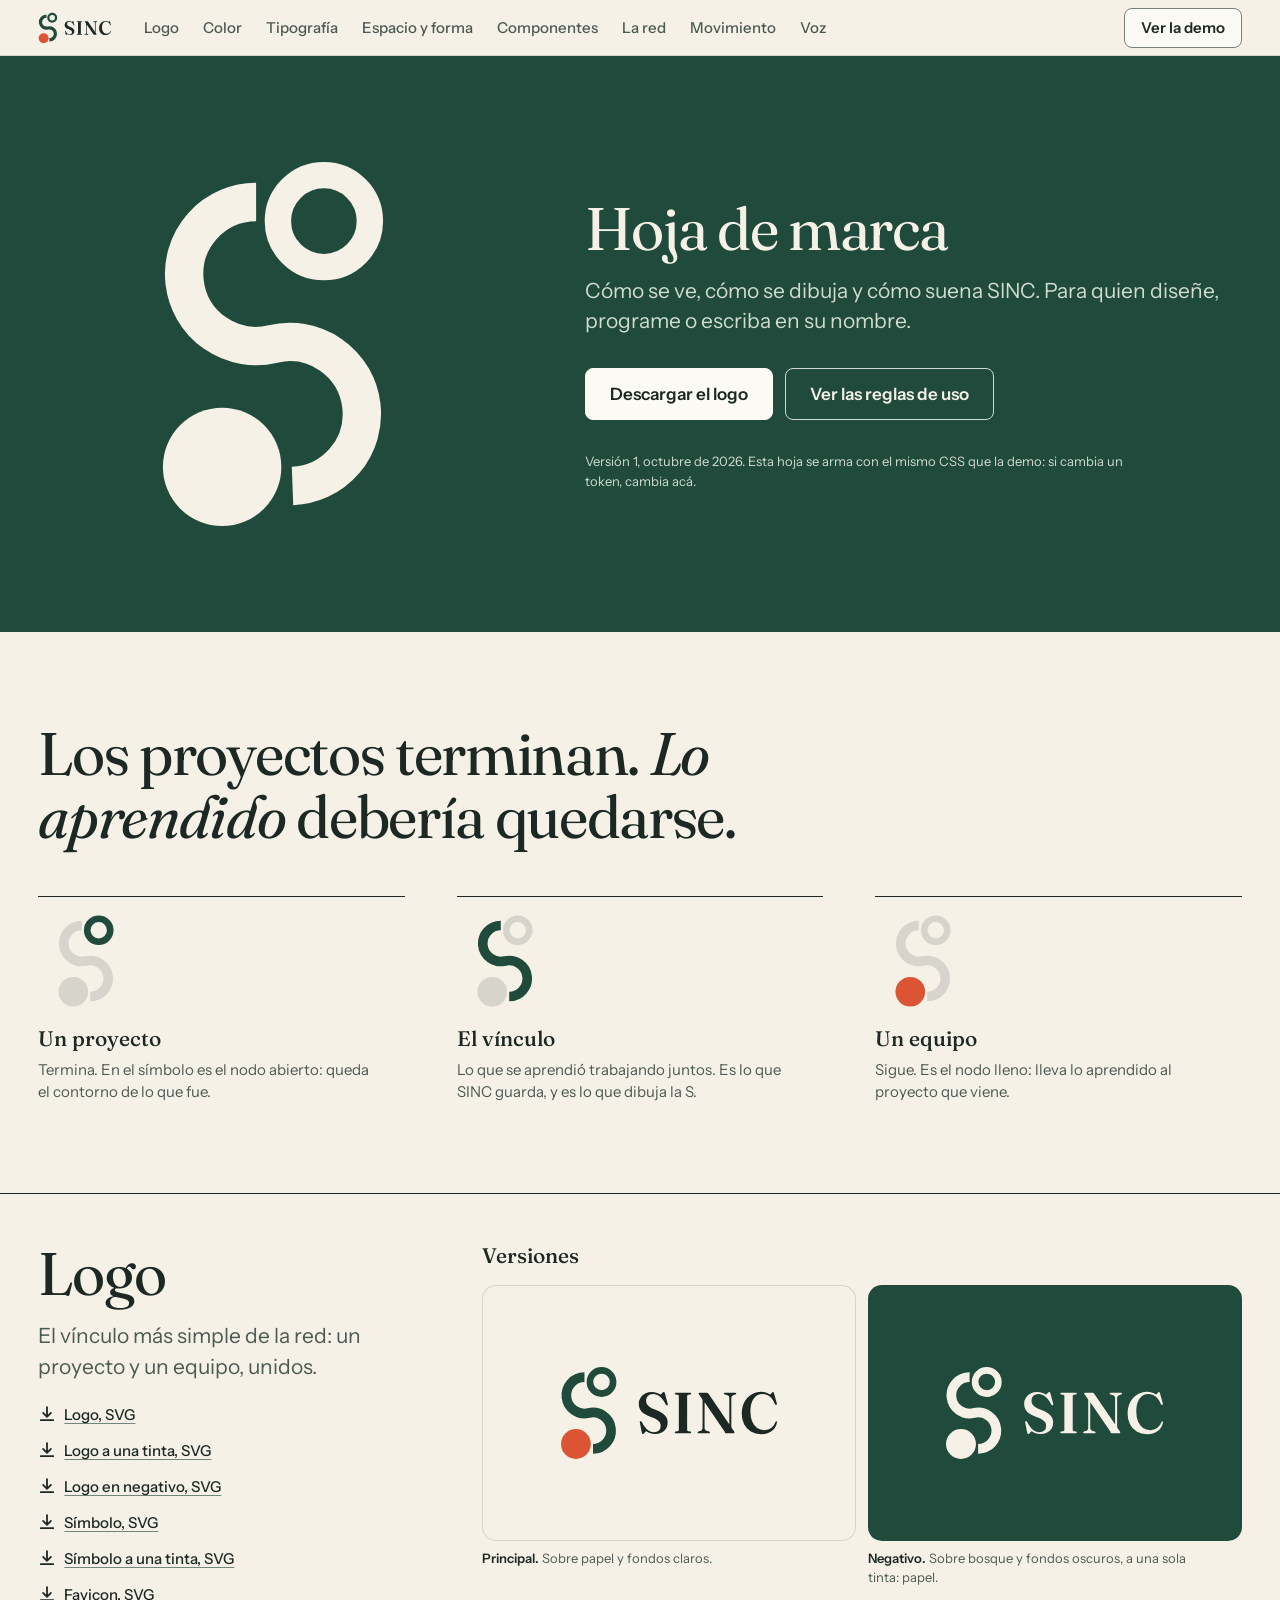
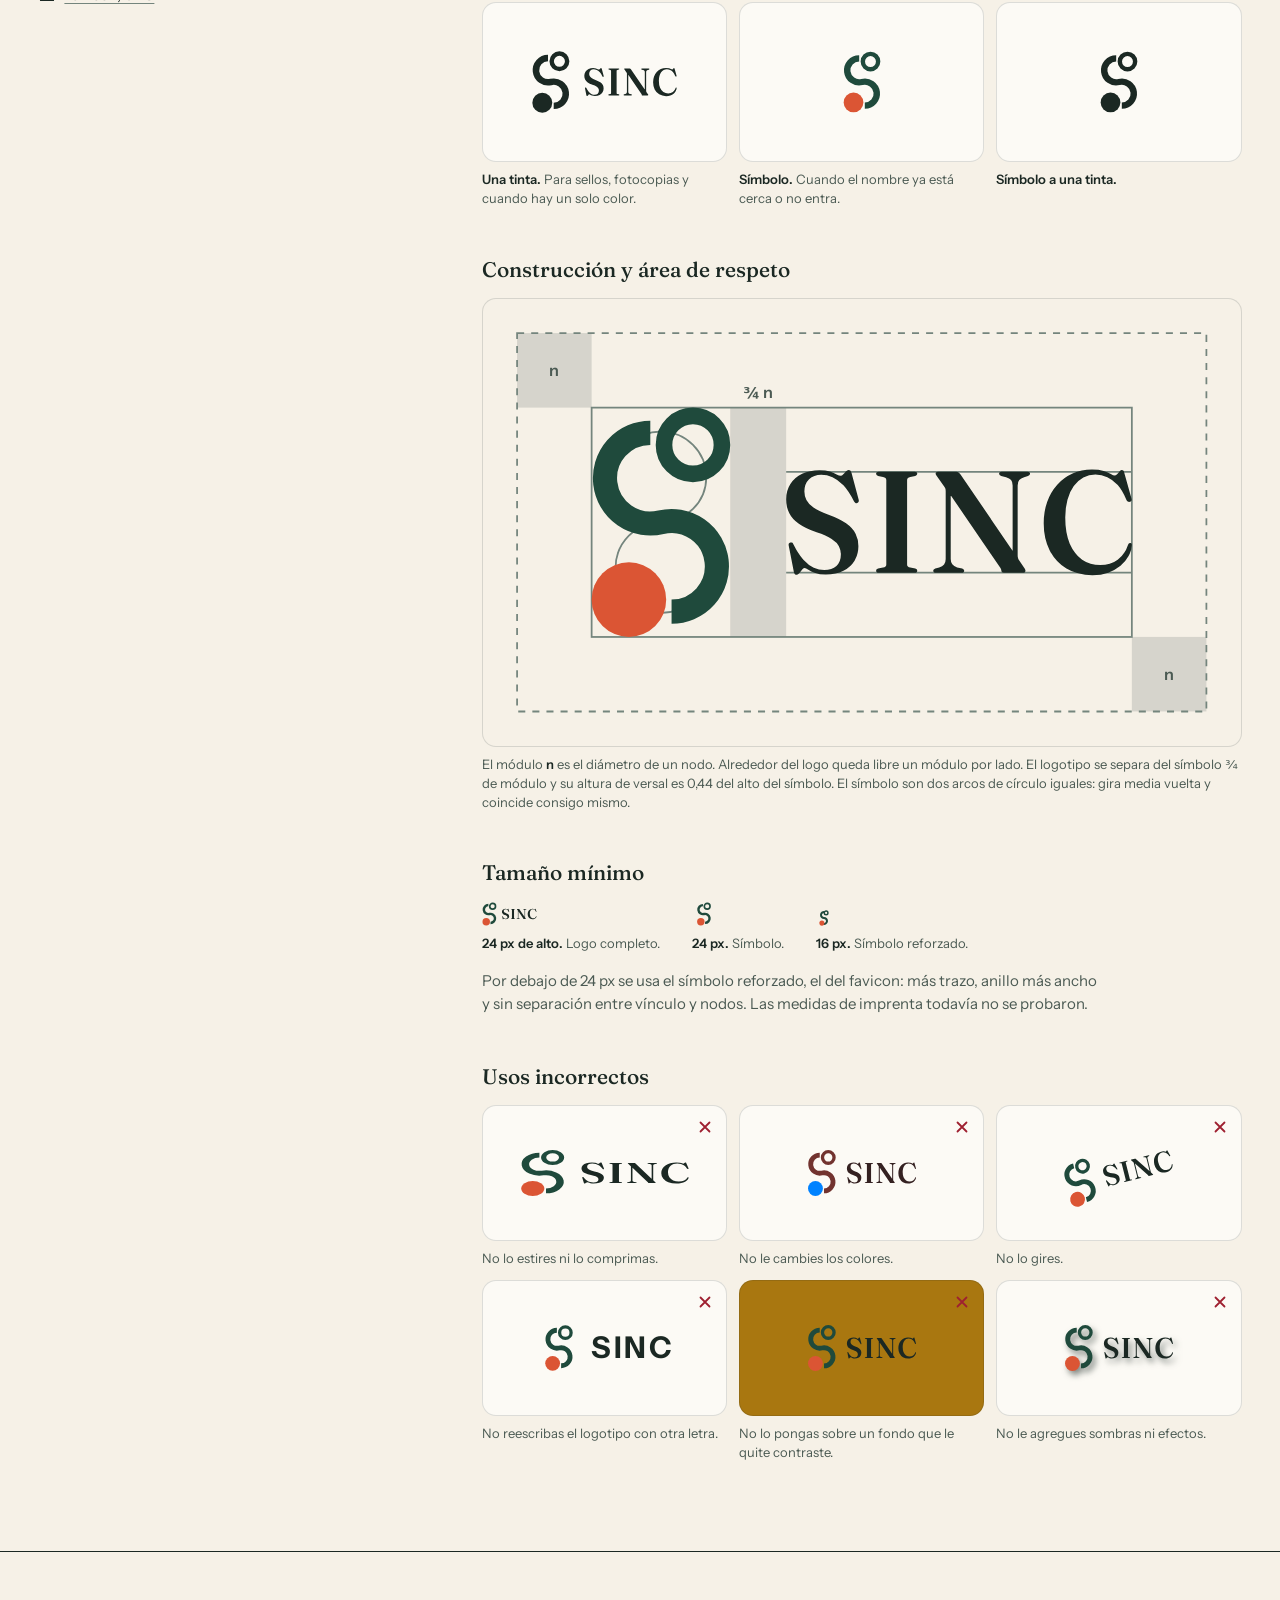
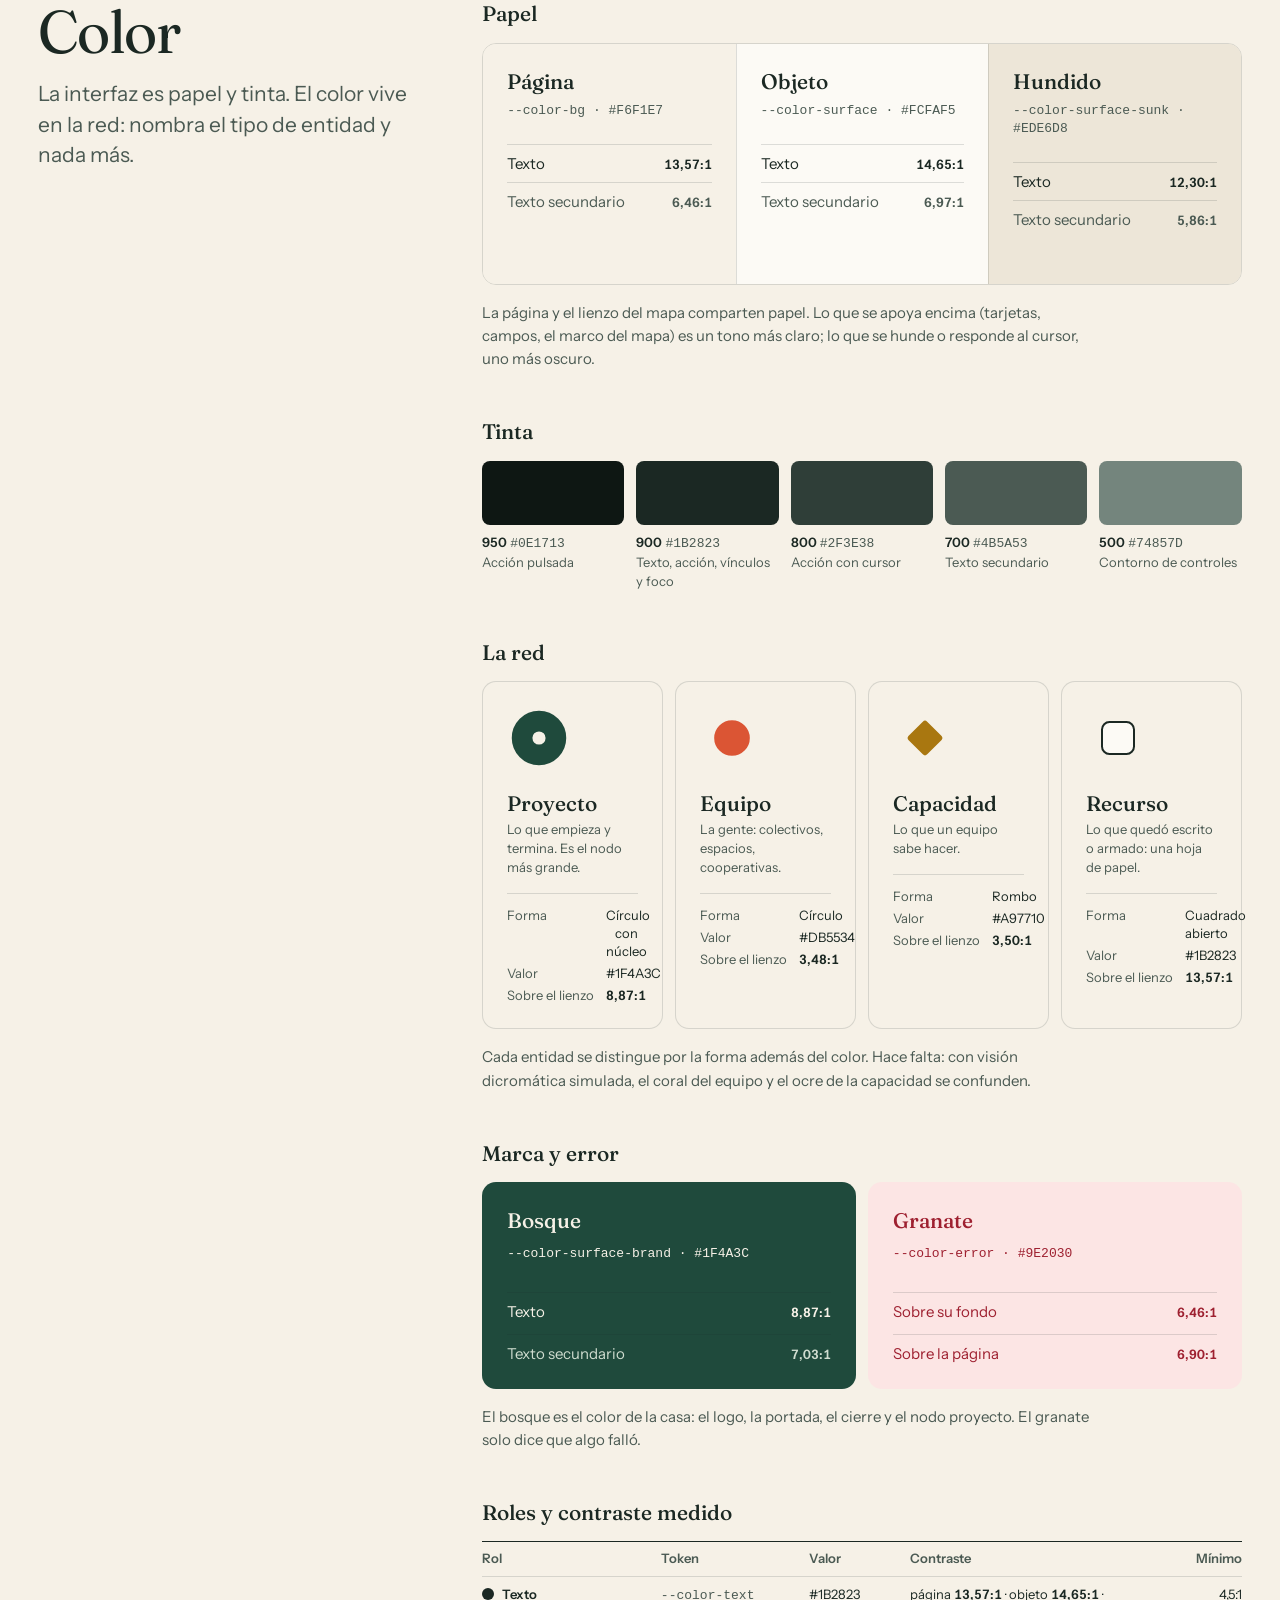
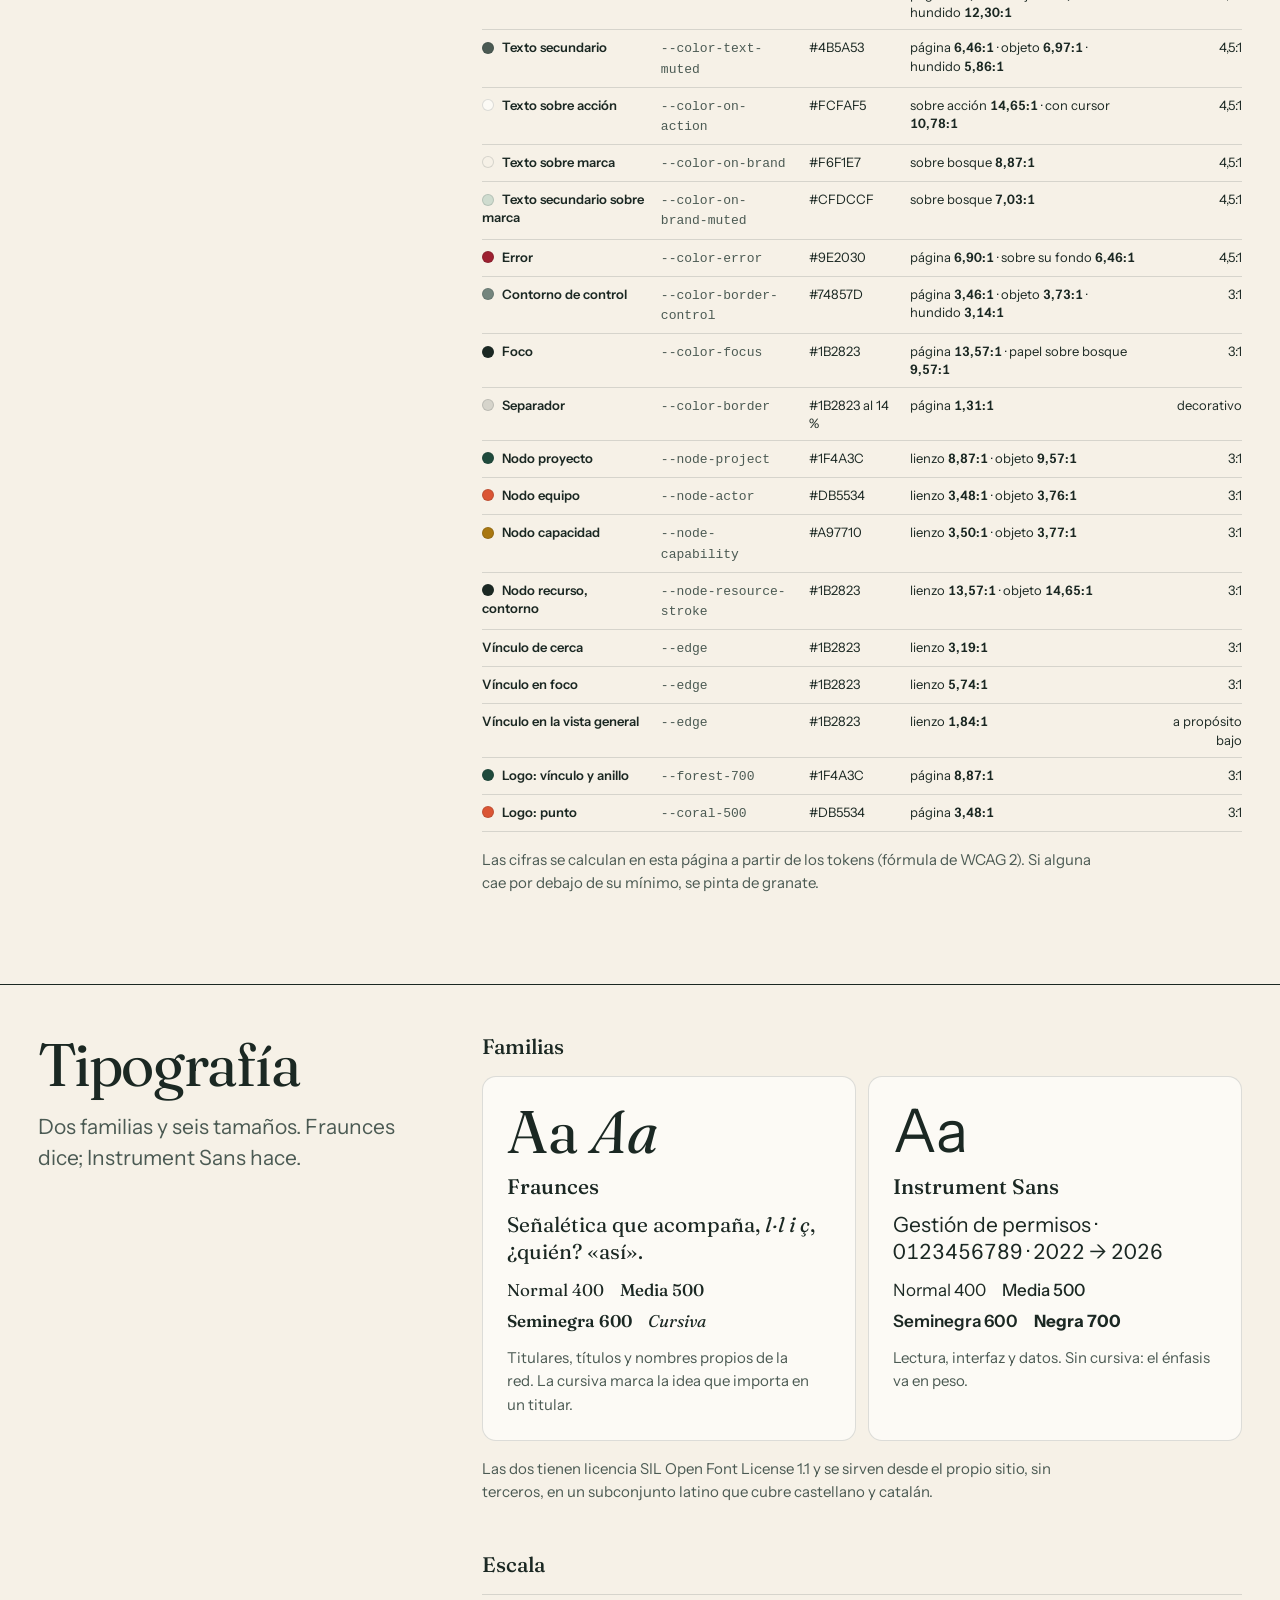
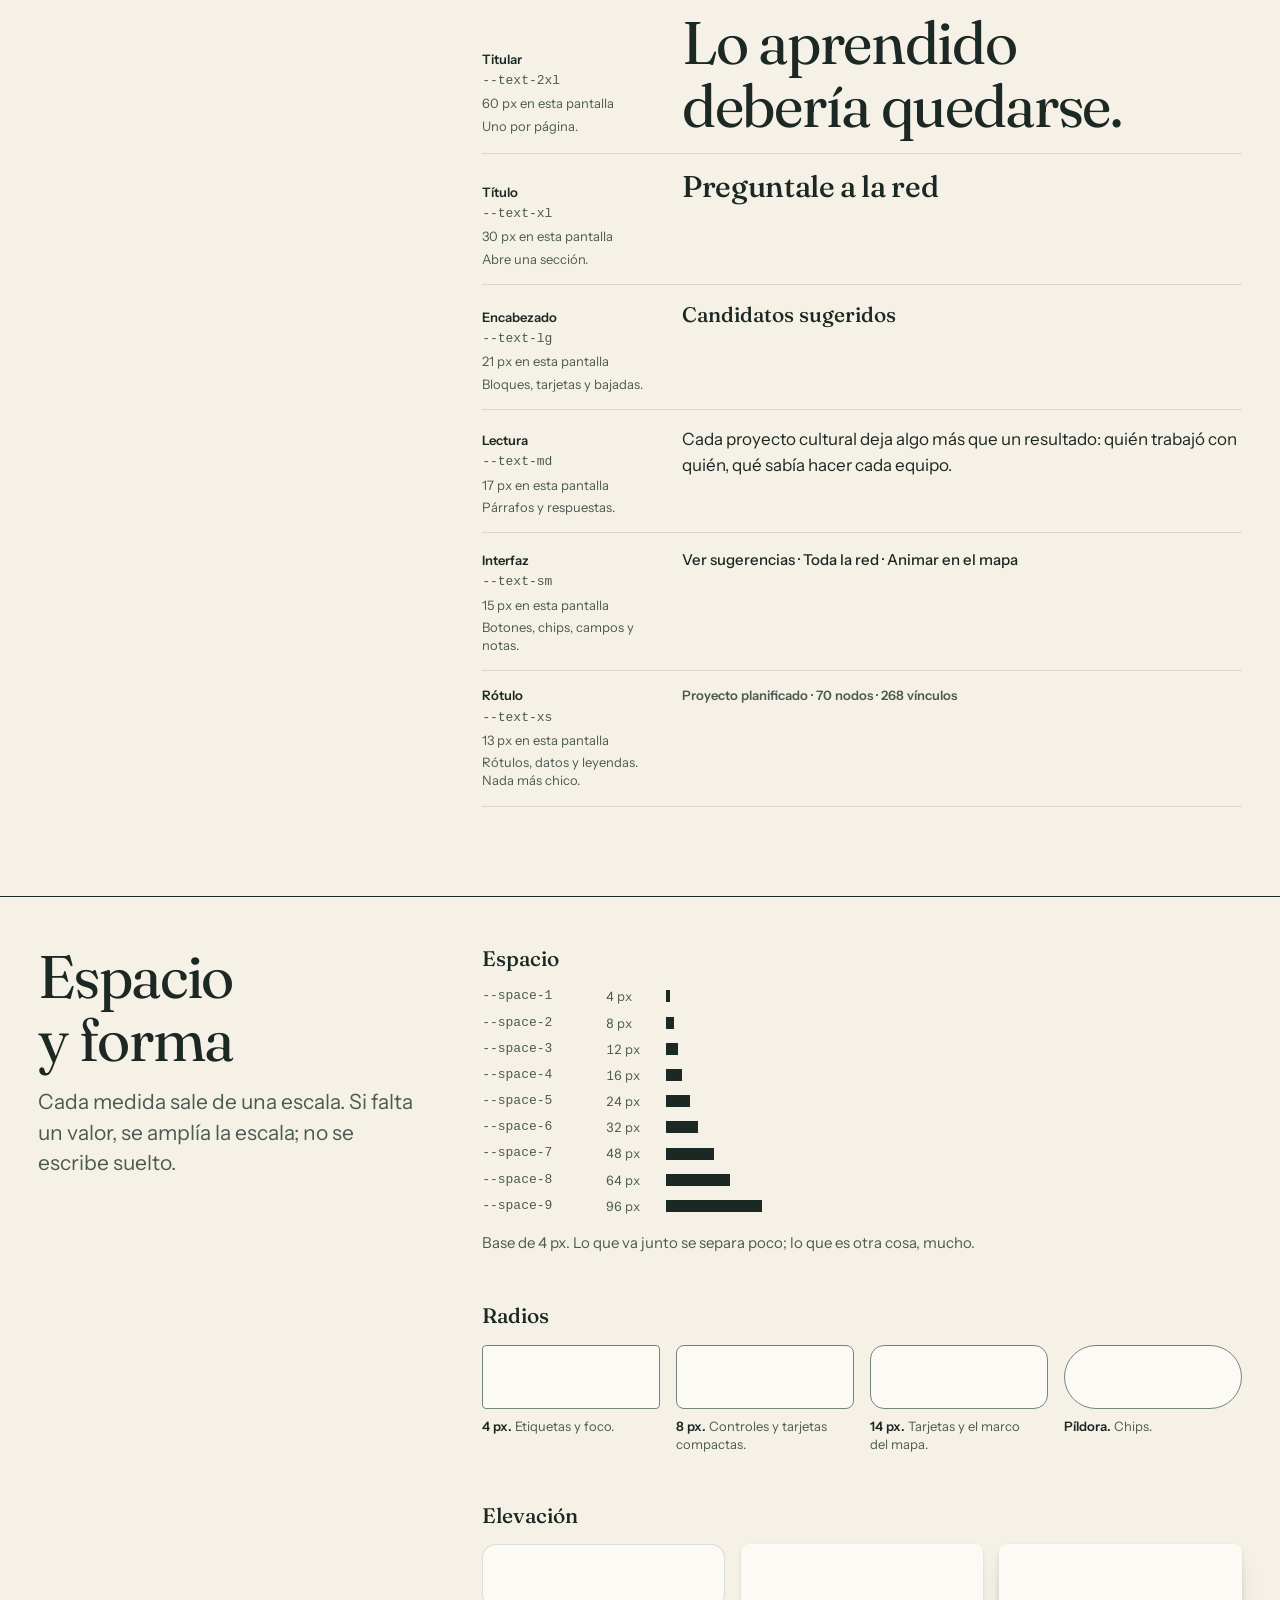
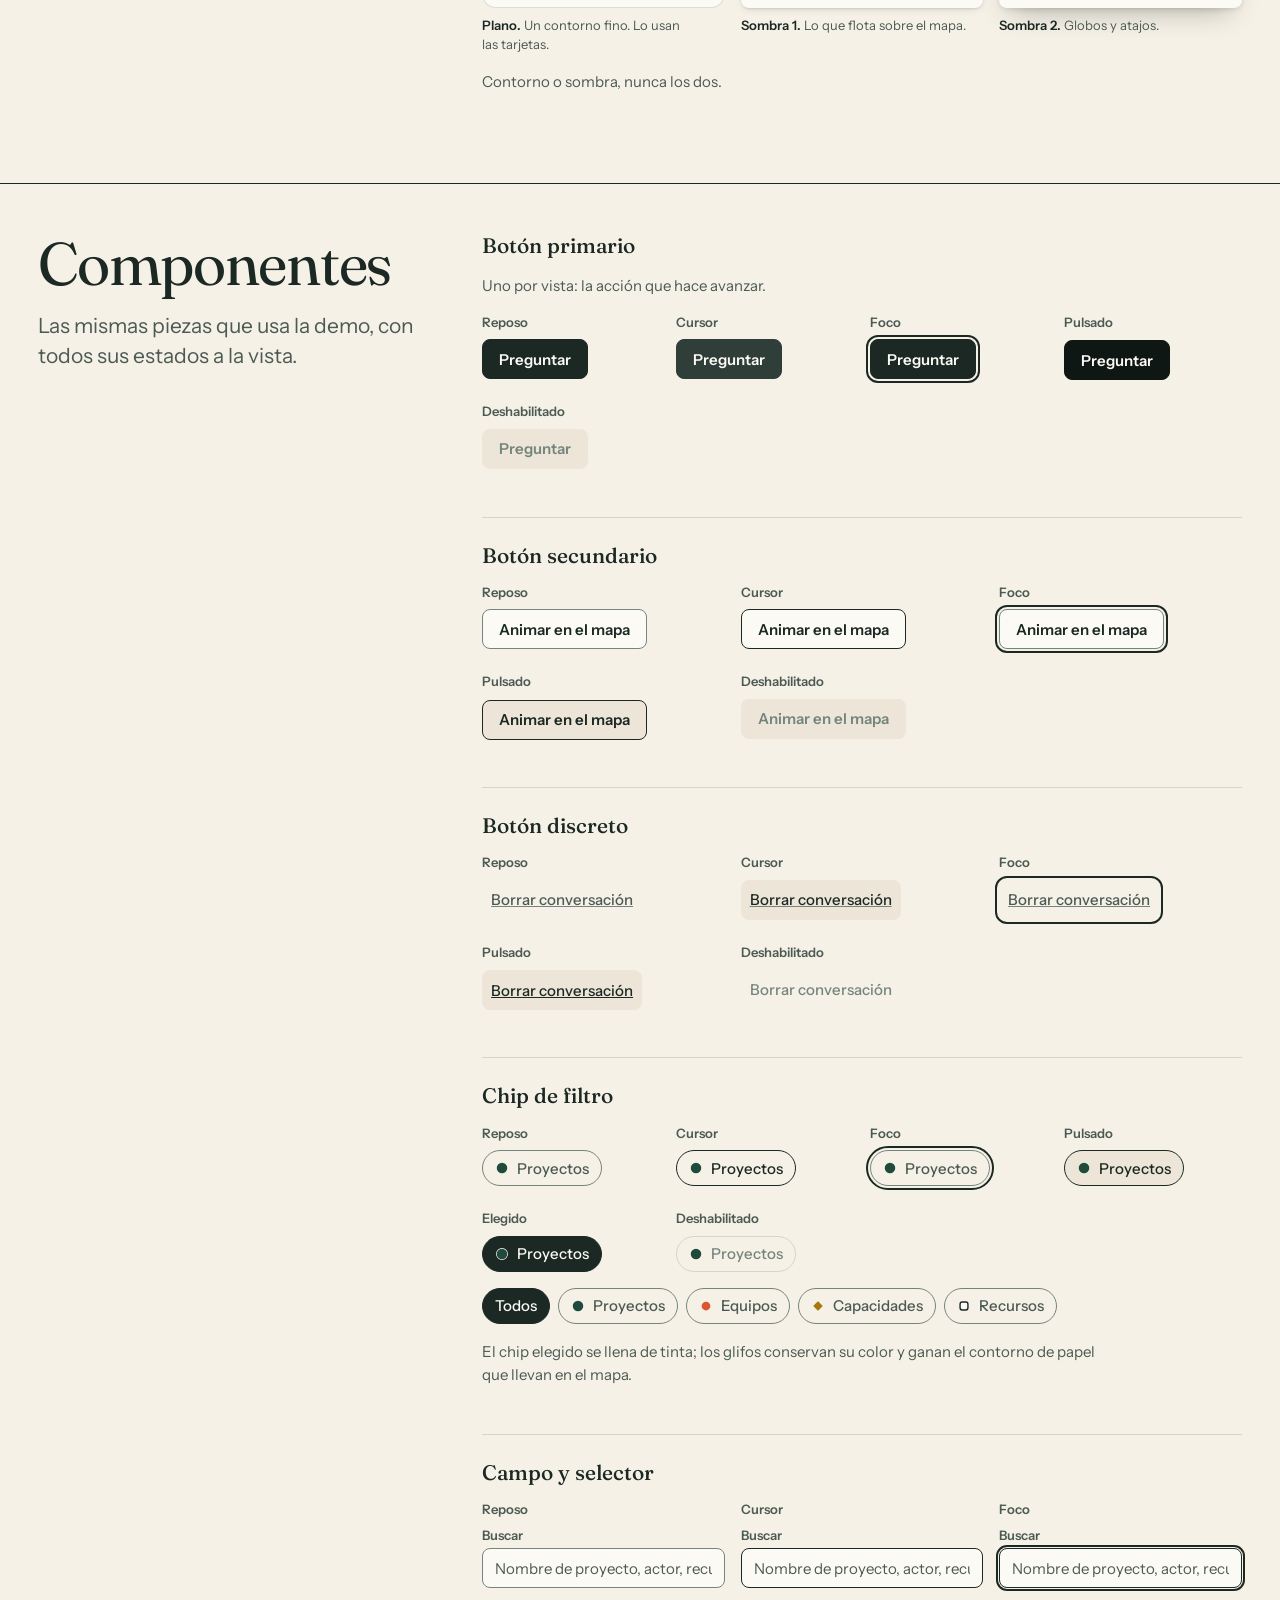
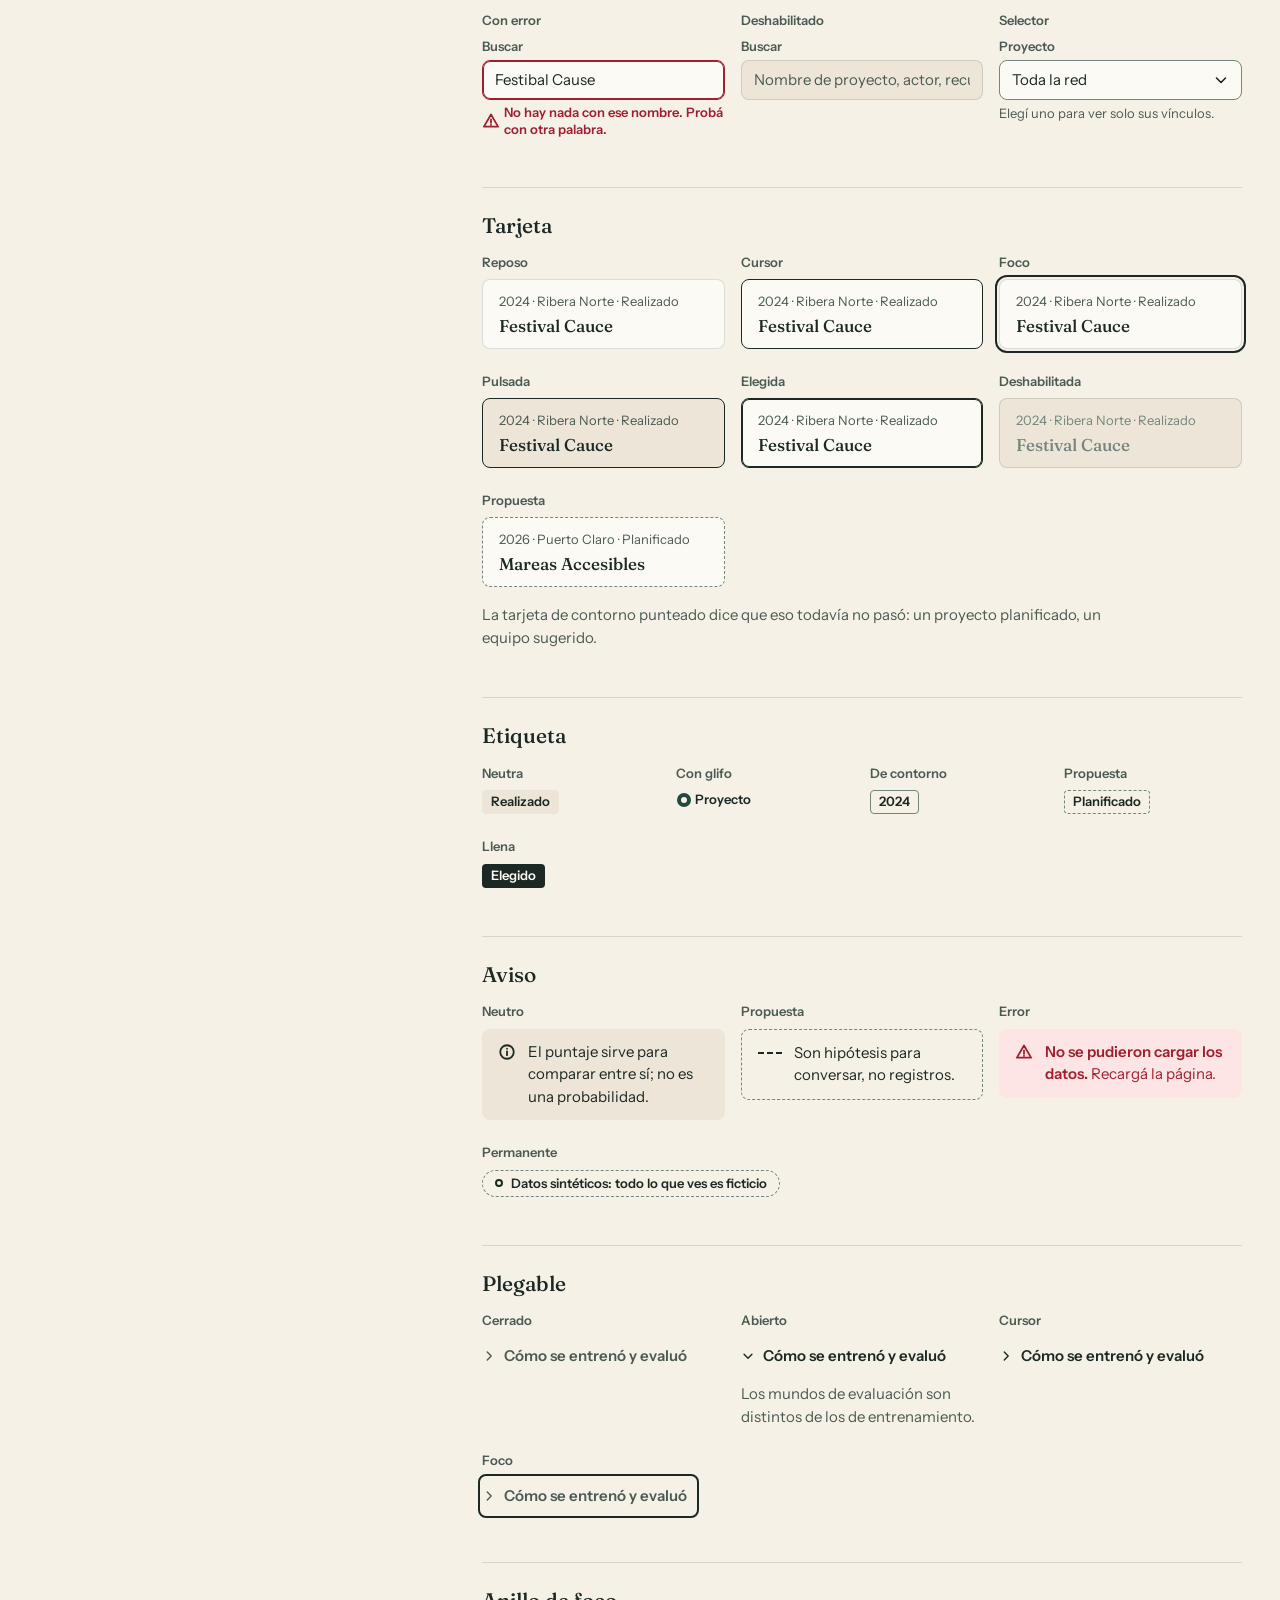
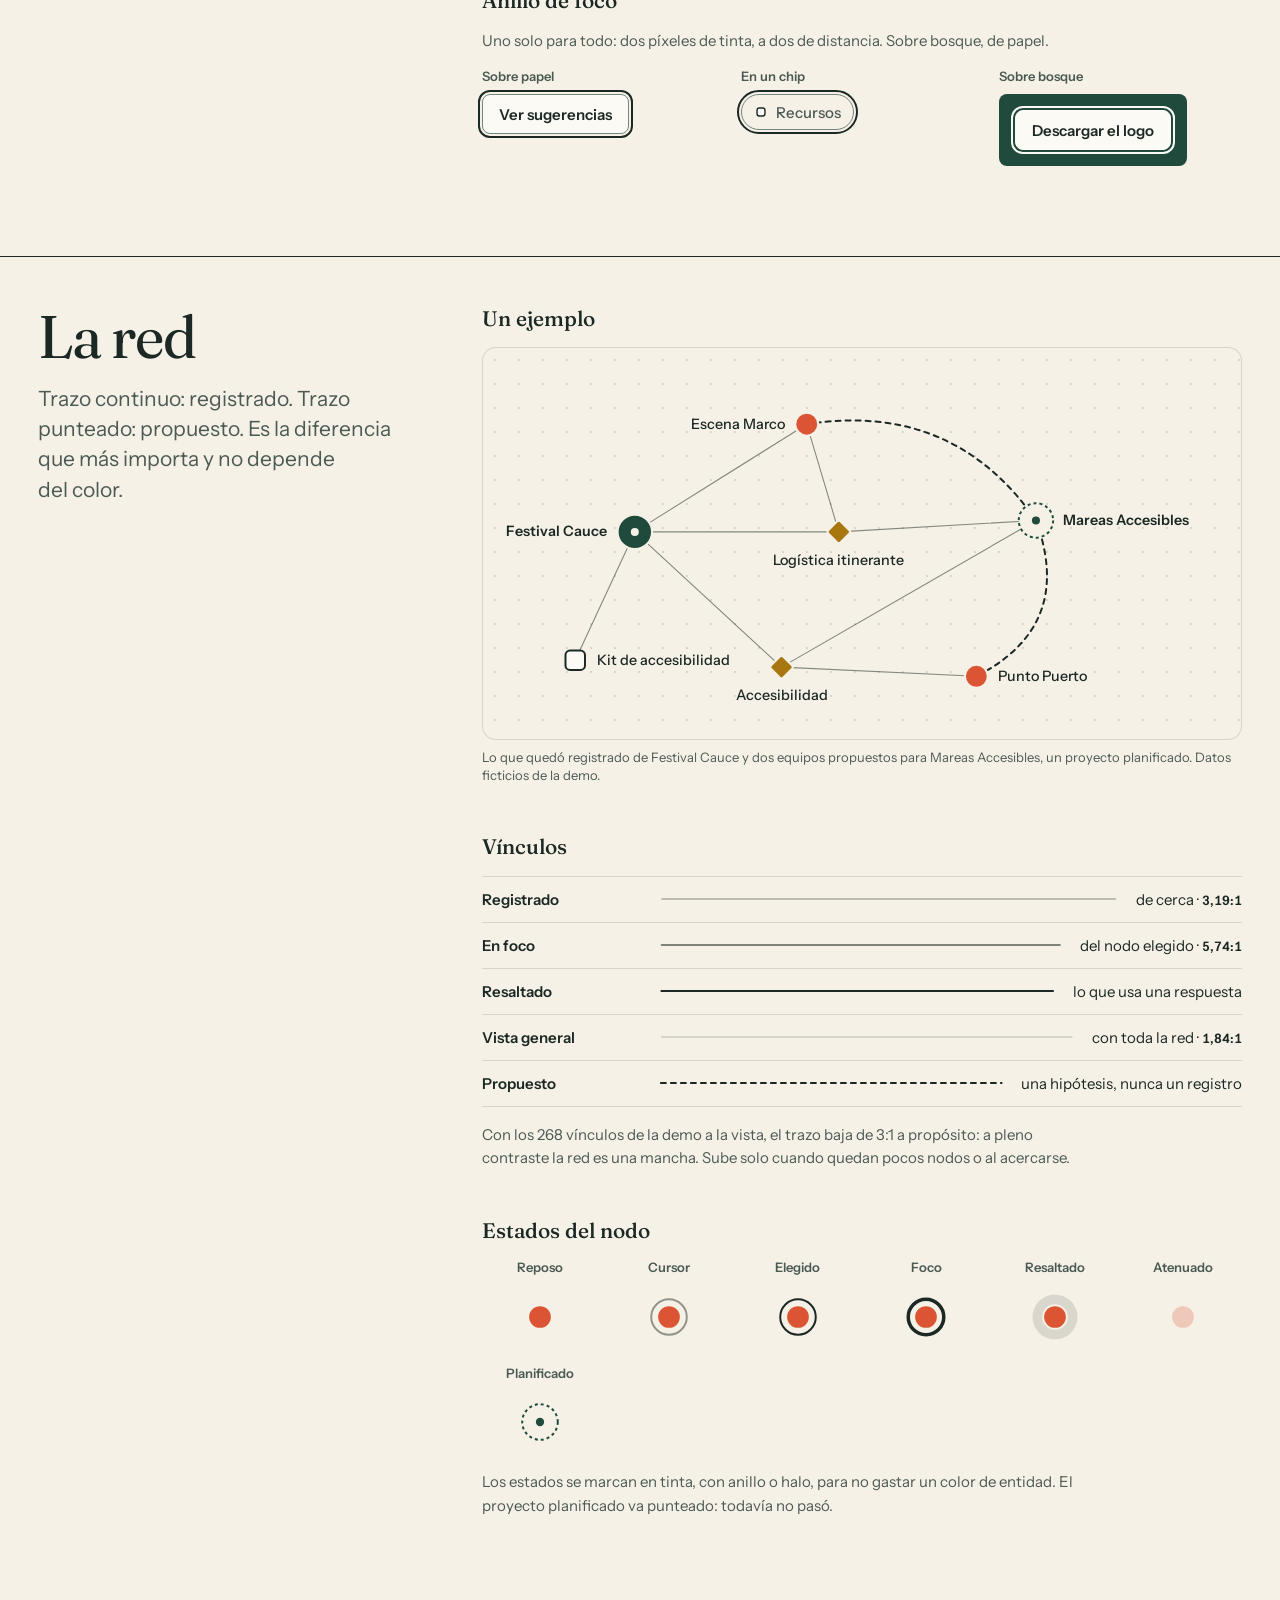
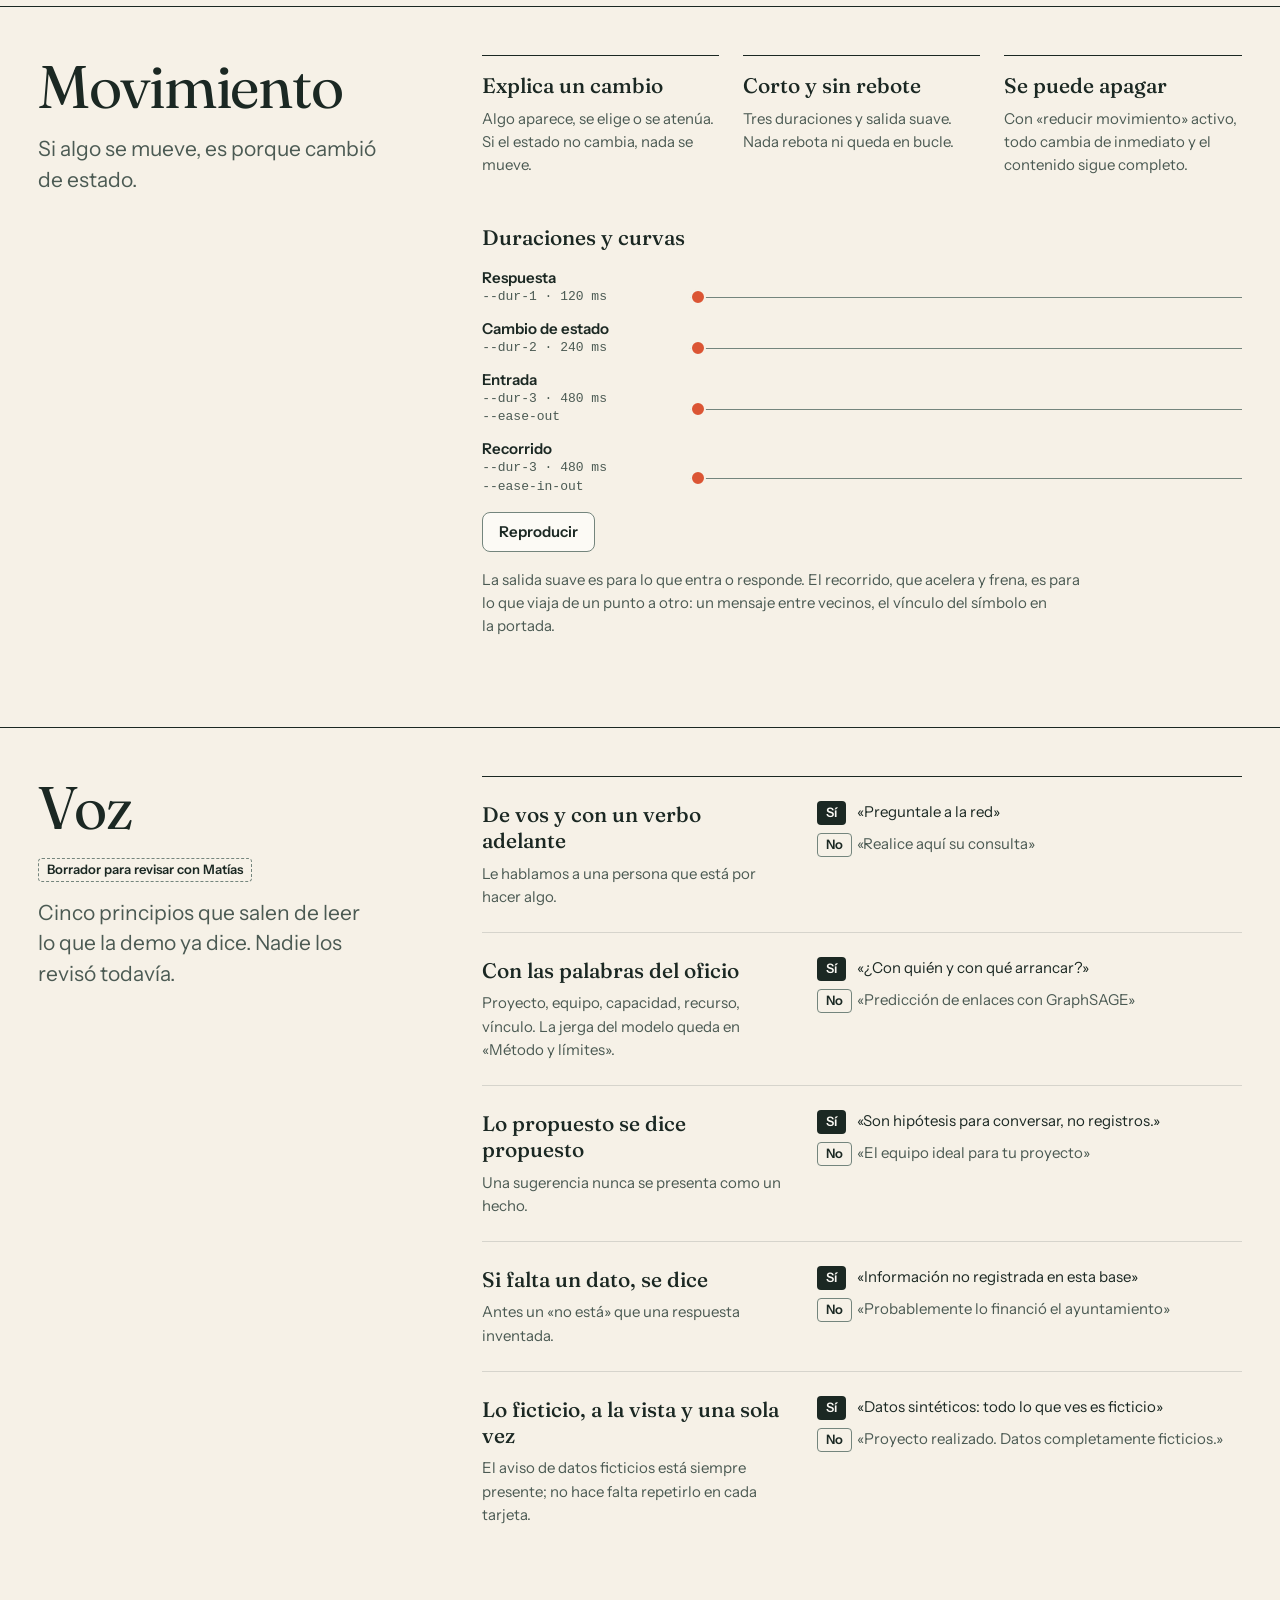
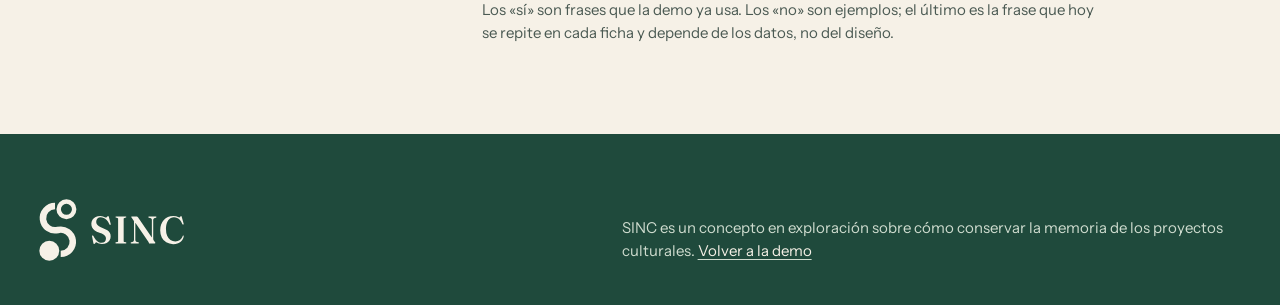
==== marca.html @ 4535f880 "Add SINC brand system, self-hosted fonts and brand sheet Introduce sistema.css (tokens, base, compon" ====
<!doctype html>
<html lang="es-AR">
  <head>
    <meta charset="utf-8" />
    <meta name="viewport" content="width=device-width, initial-scale=1" />
    <meta name="theme-color" content="#f6f1e7" />
    <meta name="robots" content="noindex" />
    <meta name="description" content="Hoja de marca de SINC: logo, color, tipografía, componentes y lenguaje de la red." />
    <title>SINC — Hoja de marca</title>
    <link rel="icon" href="assets/favicon.svg" type="image/svg+xml" />
    <link rel="icon" href="assets/favicon-32.png" sizes="32x32" type="image/png" />
    <link rel="apple-touch-icon" href="assets/apple-touch-icon.png" />
    <link rel="preload" href="assets/fonts/instrument-sans-latin-var.woff2" as="font" type="font/woff2" crossorigin />
    <link rel="preload" href="assets/fonts/fraunces-latin-var.woff2" as="font" type="font/woff2" crossorigin />
    <link rel="stylesheet" href="sistema.css?v=20261006-marca1" />
    <link rel="stylesheet" href="marca.css?v=20261006-marca1" />
  </head>
  <body>
    <a class="skip-link" href="#contenido">Saltar al contenido</a>

    <header class="topbar">
      <a class="brand" href="index.html" aria-label="SINC, ir a la demo">
        <svg class="logo" viewBox="9.24 0.24 109.25 47.53" aria-hidden="true" focusable="false"><path class="logo-link" d="M21.89 6.25A9 9 0 1 0 24 24A9 9 0 1 1 26.11 41.75" fill="none" stroke-width="4.8"/><circle class="logo-ring" cx="30.36" cy="8.64" r="5.75" fill="none" stroke-width="3.3"/><circle class="logo-dot" cx="17.64" cy="39.36" r="7.4"/><path class="logo-word" d="M56.72 34.39Q55.47 34.39 54.62 34.07Q53.77 33.74 53.26 33.42Q52.76 33.09 52.53 33.09Q52.33 33.09 52.13 33.29Q51.94 33.5 51.74 33.77Q51.54 34.03 51.34 34.23Q51.14 34.43 50.94 34.43Q50.74 34.43 50.6 34.3Q50.45 34.17 50.4 33.92L49.36 28.59Q49.32 28.38 49.4 28.24Q49.48 28.09 49.67 28.04Q49.87 27.96 50.02 28.04Q50.18 28.12 50.29 28.35Q51.27 30.32 52.28 31.44Q53.3 32.56 54.34 33.02Q55.37 33.49 56.43 33.49Q57.95 33.49 58.84 32.67Q59.72 31.86 59.72 30.41Q59.72 29.49 59.33 28.74Q58.94 27.99 57.89 27.31Q56.85 26.63 54.9 25.99Q52.7 25.23 51.38 24.29Q50.05 23.36 49.46 22.15Q48.86 20.95 48.86 19.42Q48.86 17.7 49.7 16.4Q50.54 15.1 52.03 14.38Q53.53 13.65 55.47 13.65Q56.73 13.65 57.56 13.93Q58.38 14.21 58.88 14.5Q59.38 14.79 59.68 14.79Q59.94 14.79 60.2 14.49Q60.45 14.2 60.71 13.9Q60.97 13.6 61.26 13.6Q61.46 13.6 61.59 13.73Q61.73 13.86 61.83 14.18L63.26 19.52Q63.32 19.76 63.24 19.94Q63.17 20.11 62.97 20.18Q62.79 20.25 62.62 20.17Q62.46 20.08 62.34 19.88Q61.3 17.83 60.23 16.67Q59.15 15.51 58.06 15.04Q56.96 14.56 55.82 14.56Q54.33 14.56 53.41 15.46Q52.48 16.36 52.48 17.89Q52.48 18.81 52.88 19.59Q53.27 20.37 54.28 21.07Q55.29 21.77 57.15 22.45Q59.42 23.27 60.75 24.21Q62.07 25.14 62.64 26.28Q63.22 27.41 63.2 28.82Q63.2 30.37 62.44 31.63Q61.67 32.9 60.23 33.64Q58.78 34.39 56.72 34.39ZM72.87 32.38Q72.87 32.63 73.03 32.78Q73.19 32.93 73.5 33L74.49 33.19Q74.89 33.3 74.89 33.62Q74.89 33.8 74.77 33.91Q74.65 34.02 74.38 34.02H67.24Q66.96 34.02 66.84 33.91Q66.71 33.8 66.71 33.62Q66.71 33.3 67.11 33.19L68.09 33Q68.42 32.93 68.58 32.78Q68.74 32.63 68.74 32.38V15.62Q68.74 15.37 68.58 15.22Q68.42 15.07 68.09 15L67.11 14.81Q66.71 14.7 66.71 14.38Q66.71 14.2 66.84 14.09Q66.96 13.98 67.24 13.98H74.38Q74.65 13.98 74.77 14.09Q74.89 14.2 74.89 14.38Q74.89 14.7 74.49 14.81L73.5 15Q73.19 15.07 73.03 15.22Q72.87 15.37 72.87 15.62ZM84.21 33.62Q84.21 33.8 84.08 33.91Q83.95 34.02 83.69 34.02H78.58Q78.33 34.02 78.19 33.91Q78.05 33.8 78.05 33.62Q78.05 33.33 78.47 33.17L79.24 32.96Q79.89 32.73 80.21 32.37Q80.53 32.01 80.53 31.3V17.83Q80.53 17.49 80.46 17.29Q80.39 17.09 80.09 16.72L78.83 14.9Q78.67 14.68 78.6 14.56Q78.53 14.43 78.53 14.31Q78.53 14.16 78.65 14.07Q78.77 13.98 78.97 13.98H82.63Q82.9 13.98 83.08 14.1Q83.26 14.21 83.48 14.51L94.28 30.35L93.82 31.43V16.7Q93.82 15.99 93.51 15.62Q93.19 15.26 92.53 15.04L91.55 14.83Q91.13 14.66 91.13 14.38Q91.13 14.2 91.26 14.09Q91.39 13.98 91.66 13.98H96.76Q97.03 13.98 97.16 14.09Q97.28 14.2 97.28 14.38Q97.28 14.67 96.87 14.83L96.1 15.04Q95.45 15.24 95.14 15.61Q94.82 15.97 94.82 16.7V30.55Q94.82 30.87 94.89 31.11Q94.95 31.35 95.1 31.56L96.04 32.93Q96.25 33.23 96.31 33.37Q96.37 33.52 96.37 33.64Q96.37 33.82 96.25 33.92Q96.13 34.02 95.88 34.02H92.05Q91.58 34.02 91.58 33.63Q91.58 33.47 91.52 33.31Q91.46 33.14 91.2 32.8L80.54 17.2L81.53 16.69V31.31Q81.53 32 81.84 32.36Q82.15 32.73 82.8 32.96L83.81 33.17Q84.21 33.33 84.21 33.62ZM117.49 28.49Q117.42 29.64 116.84 30.72Q116.26 31.8 115.24 32.65Q114.21 33.5 112.8 34Q111.39 34.5 109.66 34.5Q106.67 34.5 104.5 33.19Q102.34 31.88 101.16 29.56Q99.99 27.23 99.99 24.2Q99.99 21.87 100.69 19.92Q101.39 17.98 102.68 16.55Q103.97 15.11 105.72 14.33Q107.47 13.54 109.56 13.54Q110.98 13.54 111.89 13.83Q112.81 14.13 113.32 14.43Q113.83 14.73 114.04 14.73Q114.31 14.73 114.56 14.45Q114.8 14.17 115.04 13.9Q115.29 13.63 115.51 13.63Q115.67 13.63 115.79 13.73Q115.9 13.84 115.97 14.1L117.43 19.34Q117.5 19.56 117.41 19.74Q117.32 19.91 117.09 19.95Q116.87 19.99 116.69 19.9Q116.52 19.81 116.42 19.56Q115.64 17.72 114.69 16.62Q113.74 15.53 112.62 15.04Q111.51 14.54 110.25 14.54Q108.95 14.54 107.86 15.13Q106.77 15.72 105.96 16.82Q105.15 17.93 104.71 19.51Q104.27 21.08 104.27 23.07Q104.27 26.15 105.16 28.25Q106.06 30.35 107.62 31.43Q109.19 32.5 111.22 32.5Q113.25 32.5 114.68 31.43Q116.12 30.37 116.74 28.44Q116.84 28.24 116.96 28.16Q117.07 28.08 117.22 28.11Q117.36 28.12 117.42 28.22Q117.49 28.32 117.49 28.49Z"/></svg>
      </a>
      <nav class="topnav" aria-label="Secciones de la hoja de marca">
        <a href="#logo">Logo</a>
        <a href="#color">Color</a>
        <a href="#tipografia">Tipografía</a>
        <a href="#forma">Espacio y forma</a>
        <a href="#componentes">Componentes</a>
        <a href="#red">La red</a>
        <a href="#movimiento">Movimiento</a>
        <a href="#voz">Voz</a>
      </nav>
      <a class="button button-outline" href="index.html">Ver la demo</a>
    </header>

    <main id="contenido">
      <section class="cover on-brand" aria-labelledby="titulo">
        <div class="shell cover-grid">
          <div class="cover-mark"><svg class="logo cover-symbol" viewBox="0 0 48 48" aria-hidden="true" focusable="false"><path class="logo-link" pathLength="1" d="M21.89 6.25A9 9 0 1 0 24 24A9 9 0 1 1 26.11 41.75" fill="none" stroke-width="4.8"/><circle class="logo-ring" cx="30.36" cy="8.64" r="5.75" fill="none" stroke-width="3.3"/><circle class="logo-dot" cx="17.64" cy="39.36" r="7.4"/></svg></div>
          <div class="cover-copy">
            <h1 class="t-display" id="titulo">Hoja de marca</h1>
            <p class="lede">Cómo se ve, cómo se dibuja y cómo suena SINC. Para quien diseñe, programe o escriba en su nombre.</p>
            <div class="cover-actions">
              <a class="button button-primary button-lg" href="assets/logo/sinc-logo.svg" download>Descargar el logo</a>
              <a class="button button-outline button-lg" href="#logo">Ver las reglas de uso</a>
            </div>
            <p class="cover-meta">Versión 1, octubre de 2026. Esta hoja se arma con el mismo CSS que la demo: si cambia un token, cambia acá.</p>
          </div>
        </div>
      </section>

      <section class="idea shell" aria-labelledby="idea">
        <h2 class="t-display" id="idea">Los proyectos terminan. <em>Lo aprendido</em> debería quedarse.</h2>
        <ol class="anatomy">
          <li><svg class="logo" viewBox="0 0 48 48" aria-hidden="true" focusable="false"><path class="logo-link ghost" pathLength="1" d="M21.89 6.25A9 9 0 1 0 24 24A9 9 0 1 1 26.11 41.75" fill="none" stroke-width="4.8"/><circle class="logo-ring" cx="30.36" cy="8.64" r="5.75" fill="none" stroke-width="3.3"/><circle class="logo-dot ghost" cx="17.64" cy="39.36" r="7.4"/></svg><h3 class="t-heading">Un proyecto</h3><p>Termina. En el símbolo es el nodo abierto: queda el contorno de lo que fue.</p></li>
          <li><svg class="logo" viewBox="0 0 48 48" aria-hidden="true" focusable="false"><path class="logo-link" pathLength="1" d="M21.89 6.25A9 9 0 1 0 24 24A9 9 0 1 1 26.11 41.75" fill="none" stroke-width="4.8"/><circle class="logo-ring ghost" cx="30.36" cy="8.64" r="5.75" fill="none" stroke-width="3.3"/><circle class="logo-dot ghost" cx="17.64" cy="39.36" r="7.4"/></svg><h3 class="t-heading">El vínculo</h3><p>Lo que se aprendió trabajando juntos. Es lo que SINC guarda, y es lo que dibuja la S.</p></li>
          <li><svg class="logo" viewBox="0 0 48 48" aria-hidden="true" focusable="false"><path class="logo-link ghost" pathLength="1" d="M21.89 6.25A9 9 0 1 0 24 24A9 9 0 1 1 26.11 41.75" fill="none" stroke-width="4.8"/><circle class="logo-ring ghost" cx="30.36" cy="8.64" r="5.75" fill="none" stroke-width="3.3"/><circle class="logo-dot" cx="17.64" cy="39.36" r="7.4"/></svg><h3 class="t-heading">Un equipo</h3><p>Sigue. Es el nodo lleno: lleva lo aprendido al proyecto que viene.</p></li>
        </ol>
      </section>
      <section class="sheet-section shell" id="logo" aria-labelledby="logo-titulo">
        <header class="sheet-head">
          <h2 class="t-display" id="logo-titulo">Logo</h2>
          <p class="lede">El vínculo más simple de la red: un proyecto y un equipo, unidos.</p>
          <ul class="link-list" aria-label="Archivos del logo">
            <li><a href="assets/logo/sinc-logo.svg" download><span class="icon icon-download" aria-hidden="true"></span>Logo, SVG</a></li>
            <li><a href="assets/logo/sinc-logo-una-tinta.svg" download><span class="icon icon-download" aria-hidden="true"></span>Logo a una tinta, SVG</a></li>
            <li><a href="assets/logo/sinc-logo-negativo.svg" download><span class="icon icon-download" aria-hidden="true"></span>Logo en negativo, SVG</a></li>
            <li><a href="assets/logo/sinc-simbolo.svg" download><span class="icon icon-download" aria-hidden="true"></span>Símbolo, SVG</a></li>
            <li><a href="assets/logo/sinc-simbolo-una-tinta.svg" download><span class="icon icon-download" aria-hidden="true"></span>Símbolo a una tinta, SVG</a></li>
            <li><a href="assets/favicon.svg" download><span class="icon icon-download" aria-hidden="true"></span>Favicon, SVG</a></li>
          </ul>
        </header>
        <div class="sheet-body">
          <div class="piece">
            <h3>Versiones</h3>
            <div class="grid grid--wide">
              <figure class="fig"><div class="tile tile--paper tile--tall" style="--logo-height: var(--space-9)"><img class="logo-file" src="assets/logo/sinc-logo.svg" alt="Logo de SINC: símbolo en bosque y coral, logotipo en tinta" /></div><figcaption><strong>Principal.</strong> Sobre papel y fondos claros.</figcaption></figure>
              <figure class="fig"><div class="tile tile--brand on-brand tile--tall" style="--logo-height: var(--space-9)"><img class="logo-file" src="assets/logo/sinc-logo-negativo.svg" alt="Logo de SINC en negativo, todo en papel" /></div><figcaption><strong>Negativo.</strong> Sobre bosque y fondos oscuros, a una sola tinta: papel.</figcaption></figure>
            </div>
            <div class="grid">
              <figure class="fig"><div class="tile"><img class="logo-file" src="assets/logo/sinc-logo-una-tinta.svg" alt="Logo de SINC a una tinta" /></div><figcaption><strong>Una tinta.</strong> Para sellos, fotocopias y cuando hay un solo color.</figcaption></figure>
              <figure class="fig"><div class="tile"><img class="logo-file" src="assets/logo/sinc-simbolo.svg" alt="Símbolo de SINC" /></div><figcaption><strong>Símbolo.</strong> Cuando el nombre ya está cerca o no entra.</figcaption></figure>
              <figure class="fig"><div class="tile"><img class="logo-file" src="assets/logo/sinc-simbolo-una-tinta.svg" alt="Símbolo de SINC a una tinta" /></div><figcaption><strong>Símbolo a una tinta.</strong></figcaption></figure>
            </div>
          </div>

          <div class="piece">
            <h3>Construcción y área de respeto</h3>
            <figure class="fig"><div class="tile tile--paper"><svg class="construction" viewBox="-6.56 -15.56 140.85 79.13" role="img" aria-label="Construcción del logo: el módulo n es el diámetro de un nodo; el área de respeto mide un módulo por lado" focusable="false"><rect class="module" x="-4.56" y="-13.56" width="14.8" height="14.8"/><rect class="module" x="117.49" y="46.76" width="14.8" height="14.8"/><rect class="module" x="37.76" y="1.24" width="11.10" height="45.53"/><rect class="guide guide--area" x="-4.56" y="-13.56" width="136.85" height="75.13"/><rect class="guide" x="10.24" y="1.24" width="107.25" height="45.53"/><circle class="guide" cx="24" cy="15" r="9"/><circle class="guide" cx="24" cy="33" r="9"/><path class="guide" d="M48.86 13.98H117.49M48.86 34.02H117.49"/><g class="logo"><path class="logo-link" d="M21.89 6.25A9 9 0 1 0 24 24A9 9 0 1 1 26.11 41.75" fill="none" stroke-width="4.8"/><circle class="logo-ring" cx="30.36" cy="8.64" r="5.75" fill="none" stroke-width="3.3"/><circle class="logo-dot" cx="17.64" cy="39.36" r="7.4"/><path class="logo-word" d="M56.72 34.39Q55.47 34.39 54.62 34.07Q53.77 33.74 53.26 33.42Q52.76 33.09 52.53 33.09Q52.33 33.09 52.13 33.29Q51.94 33.5 51.74 33.77Q51.54 34.03 51.34 34.23Q51.14 34.43 50.94 34.43Q50.74 34.43 50.6 34.3Q50.45 34.17 50.4 33.92L49.36 28.59Q49.32 28.38 49.4 28.24Q49.48 28.09 49.67 28.04Q49.87 27.96 50.02 28.04Q50.18 28.12 50.29 28.35Q51.27 30.32 52.28 31.44Q53.3 32.56 54.34 33.02Q55.37 33.49 56.43 33.49Q57.95 33.49 58.84 32.67Q59.72 31.86 59.72 30.41Q59.72 29.49 59.33 28.74Q58.94 27.99 57.89 27.31Q56.85 26.63 54.9 25.99Q52.7 25.23 51.38 24.29Q50.05 23.36 49.46 22.15Q48.86 20.95 48.86 19.42Q48.86 17.7 49.7 16.4Q50.54 15.1 52.03 14.38Q53.53 13.65 55.47 13.65Q56.73 13.65 57.56 13.93Q58.38 14.21 58.88 14.5Q59.38 14.79 59.68 14.79Q59.94 14.79 60.2 14.49Q60.45 14.2 60.71 13.9Q60.97 13.6 61.26 13.6Q61.46 13.6 61.59 13.73Q61.73 13.86 61.83 14.18L63.26 19.52Q63.32 19.76 63.24 19.94Q63.17 20.11 62.97 20.18Q62.79 20.25 62.62 20.17Q62.46 20.08 62.34 19.88Q61.3 17.83 60.23 16.67Q59.15 15.51 58.06 15.04Q56.96 14.56 55.82 14.56Q54.33 14.56 53.41 15.46Q52.48 16.36 52.48 17.89Q52.48 18.81 52.88 19.59Q53.27 20.37 54.28 21.07Q55.29 21.77 57.15 22.45Q59.42 23.27 60.75 24.21Q62.07 25.14 62.64 26.28Q63.22 27.41 63.2 28.82Q63.2 30.37 62.44 31.63Q61.67 32.9 60.23 33.64Q58.78 34.39 56.72 34.39ZM72.87 32.38Q72.87 32.63 73.03 32.78Q73.19 32.93 73.5 33L74.49 33.19Q74.89 33.3 74.89 33.62Q74.89 33.8 74.77 33.91Q74.65 34.02 74.38 34.02H67.24Q66.96 34.02 66.84 33.91Q66.71 33.8 66.71 33.62Q66.71 33.3 67.11 33.19L68.09 33Q68.42 32.93 68.58 32.78Q68.74 32.63 68.74 32.38V15.62Q68.74 15.37 68.58 15.22Q68.42 15.07 68.09 15L67.11 14.81Q66.71 14.7 66.71 14.38Q66.71 14.2 66.84 14.09Q66.96 13.98 67.24 13.98H74.38Q74.65 13.98 74.77 14.09Q74.89 14.2 74.89 14.38Q74.89 14.7 74.49 14.81L73.5 15Q73.19 15.07 73.03 15.22Q72.87 15.37 72.87 15.62ZM84.21 33.62Q84.21 33.8 84.08 33.91Q83.95 34.02 83.69 34.02H78.58Q78.33 34.02 78.19 33.91Q78.05 33.8 78.05 33.62Q78.05 33.33 78.47 33.17L79.24 32.96Q79.89 32.73 80.21 32.37Q80.53 32.01 80.53 31.3V17.83Q80.53 17.49 80.46 17.29Q80.39 17.09 80.09 16.72L78.83 14.9Q78.67 14.68 78.6 14.56Q78.53 14.43 78.53 14.31Q78.53 14.16 78.65 14.07Q78.77 13.98 78.97 13.98H82.63Q82.9 13.98 83.08 14.1Q83.26 14.21 83.48 14.51L94.28 30.35L93.82 31.43V16.7Q93.82 15.99 93.51 15.62Q93.19 15.26 92.53 15.04L91.55 14.83Q91.13 14.66 91.13 14.38Q91.13 14.2 91.26 14.09Q91.39 13.98 91.66 13.98H96.76Q97.03 13.98 97.16 14.09Q97.28 14.2 97.28 14.38Q97.28 14.67 96.87 14.83L96.1 15.04Q95.45 15.24 95.14 15.61Q94.82 15.97 94.82 16.7V30.55Q94.82 30.87 94.89 31.11Q94.95 31.35 95.1 31.56L96.04 32.93Q96.25 33.23 96.31 33.37Q96.37 33.52 96.37 33.64Q96.37 33.82 96.25 33.92Q96.13 34.02 95.88 34.02H92.05Q91.58 34.02 91.58 33.63Q91.58 33.47 91.52 33.31Q91.46 33.14 91.2 32.8L80.54 17.2L81.53 16.69V31.31Q81.53 32 81.84 32.36Q82.15 32.73 82.8 32.96L83.81 33.17Q84.21 33.33 84.21 33.62ZM117.49 28.49Q117.42 29.64 116.84 30.72Q116.26 31.8 115.24 32.65Q114.21 33.5 112.8 34Q111.39 34.5 109.66 34.5Q106.67 34.5 104.5 33.19Q102.34 31.88 101.16 29.56Q99.99 27.23 99.99 24.2Q99.99 21.87 100.69 19.92Q101.39 17.98 102.68 16.55Q103.97 15.11 105.72 14.33Q107.47 13.54 109.56 13.54Q110.98 13.54 111.89 13.83Q112.81 14.13 113.32 14.43Q113.83 14.73 114.04 14.73Q114.31 14.73 114.56 14.45Q114.8 14.17 115.04 13.9Q115.29 13.63 115.51 13.63Q115.67 13.63 115.79 13.73Q115.9 13.84 115.97 14.1L117.43 19.34Q117.5 19.56 117.41 19.74Q117.32 19.91 117.09 19.95Q116.87 19.99 116.69 19.9Q116.52 19.81 116.42 19.56Q115.64 17.72 114.69 16.62Q113.74 15.53 112.62 15.04Q111.51 14.54 110.25 14.54Q108.95 14.54 107.86 15.13Q106.77 15.72 105.96 16.82Q105.15 17.93 104.71 19.51Q104.27 21.08 104.27 23.07Q104.27 26.15 105.16 28.25Q106.06 30.35 107.62 31.43Q109.19 32.5 111.22 32.5Q113.25 32.5 114.68 31.43Q116.12 30.37 116.74 28.44Q116.84 28.24 116.96 28.16Q117.07 28.08 117.22 28.11Q117.36 28.12 117.42 28.22Q117.49 28.32 117.49 28.49Z"/></g><text x="2.84" y="-5.06" text-anchor="middle">n</text><text x="124.89" y="55.26" text-anchor="middle">n</text><text x="43.31" y="-0.76" text-anchor="middle">¾ n</text></svg></div>
              <figcaption>El módulo <strong>n</strong> es el diámetro de un nodo. Alrededor del logo queda libre un módulo por lado. El logotipo se separa del símbolo ¾ de módulo y su altura de versal es 0,44 del alto del símbolo. El símbolo son dos arcos de círculo iguales: gira media vuelta y coincide consigo mismo.</figcaption></figure>
          </div>

          <div class="piece">
            <h3>Tamaño mínimo</h3>
            <div class="minimum">
              <figure class="fig"><img src="assets/logo/sinc-logo.svg" alt="Logo a 24 píxeles de alto" height="24" width="55" /><figcaption><strong>24 px de alto.</strong> Logo completo.</figcaption></figure>
              <figure class="fig"><img src="assets/logo/sinc-simbolo.svg" alt="Símbolo a 24 píxeles" height="24" width="24" /><figcaption><strong>24 px.</strong> Símbolo.</figcaption></figure>
              <figure class="fig"><img src="assets/favicon.svg" alt="Símbolo reforzado a 16 píxeles" height="16" width="16" /><figcaption><strong>16 px.</strong> Símbolo reforzado.</figcaption></figure>
            </div>
            <p class="note">Por debajo de 24 px se usa el símbolo reforzado, el del favicon: más trazo, anillo más ancho y sin separación entre vínculo y nodos. Las medidas de imprenta todavía no se probaron.</p>
          </div>

          <div class="piece misuse">
            <h3>Usos incorrectos</h3>
            <div class="grid grid--thirds">
              <figure class="fig"><div class="tile"><img class="is-stretched" src="assets/logo/sinc-logo.svg" alt="" /></div><figcaption>No lo estires ni lo comprimas.</figcaption></figure>
              <figure class="fig"><div class="tile"><img class="is-recolored" src="assets/logo/sinc-logo.svg" alt="" /></div><figcaption>No le cambies los colores.</figcaption></figure>
              <figure class="fig"><div class="tile"><img class="is-rotated" src="assets/logo/sinc-logo.svg" alt="" /></div><figcaption>No lo gires.</figcaption></figure>
              <figure class="fig"><div class="tile"><span class="retyped"><img src="assets/logo/sinc-simbolo.svg" alt="" />SINC</span></div><figcaption>No reescribas el logotipo con otra letra.</figcaption></figure>
              <figure class="fig"><div class="tile is-lowcontrast"><img src="assets/logo/sinc-logo.svg" alt="" /></div><figcaption>No lo pongas sobre un fondo que le quite contraste.</figcaption></figure>
              <figure class="fig"><div class="tile"><img class="is-effect" src="assets/logo/sinc-logo.svg" alt="" /></div><figcaption>No le agregues sombras ni efectos.</figcaption></figure>
            </div>
          </div>
        </div>
      </section>
      <section class="sheet-section shell" id="color" aria-labelledby="color-titulo">
        <header class="sheet-head">
          <h2 class="t-display" id="color-titulo">Color</h2>
          <p class="lede">La interfaz es papel y tinta. El color vive en la red: nombra el tipo de entidad y nada más.</p>
        </header>
        <div class="sheet-body">
          <div class="piece">
            <h3>Papel</h3>
            <div class="surfaces">
              <div class="surface surface--page"><h4>Página</h4><code class="token">--color-bg · <span data-hex="--paper-100">#F6F1E7</span></code>
                <p class="sample-line">Texto <span class="cr" data-cr="--color-text/--color-bg" data-min="4.5">13,57:1</span></p><p class="sample-line muted">Texto secundario <span class="cr" data-cr="--color-text-muted/--color-bg" data-min="4.5">6,46:1</span></p></div>
              <div class="surface surface--object"><h4>Objeto</h4><code class="token">--color-surface · <span data-hex="--paper-50">#FCFAF5</span></code>
                <p class="sample-line">Texto <span class="cr" data-cr="--color-text/--color-surface" data-min="4.5">14,65:1</span></p><p class="sample-line muted">Texto secundario <span class="cr" data-cr="--color-text-muted/--color-surface" data-min="4.5">6,97:1</span></p></div>
              <div class="surface surface--sunk"><h4>Hundido</h4><code class="token">--color-surface-sunk · <span data-hex="--paper-200">#EDE6D8</span></code>
                <p class="sample-line">Texto <span class="cr" data-cr="--color-text/--color-surface-sunk" data-min="4.5">12,30:1</span></p><p class="sample-line muted">Texto secundario <span class="cr" data-cr="--color-text-muted/--color-surface-sunk" data-min="4.5">5,86:1</span></p></div>
            </div>
            <p class="note">La página y el lienzo del mapa comparten papel. Lo que se apoya encima (tarjetas, campos, el marco del mapa) es un tono más claro; lo que se hunde o responde al cursor, uno más oscuro.</p>
          </div>

          <div class="piece">
            <h3>Tinta</h3>
            <div class="inks">
              <figure class="fig ink"><div class="ink-swatch" style="background: var(--ink-950)"></div><figcaption><strong>950</strong> <code class="token"><span data-hex="--ink-950">#0E1713</span></code><br />Acción pulsada</figcaption></figure>
              <figure class="fig ink"><div class="ink-swatch" style="background: var(--ink-900)"></div><figcaption><strong>900</strong> <code class="token"><span data-hex="--ink-900">#1B2823</span></code><br />Texto, acción, vínculos y foco</figcaption></figure>
              <figure class="fig ink"><div class="ink-swatch" style="background: var(--ink-800)"></div><figcaption><strong>800</strong> <code class="token"><span data-hex="--ink-800">#2F3E38</span></code><br />Acción con cursor</figcaption></figure>
              <figure class="fig ink"><div class="ink-swatch" style="background: var(--ink-700)"></div><figcaption><strong>700</strong> <code class="token"><span data-hex="--ink-700">#4B5A53</span></code><br />Texto secundario</figcaption></figure>
              <figure class="fig ink"><div class="ink-swatch" style="background: var(--ink-500)"></div><figcaption><strong>500</strong> <code class="token"><span data-hex="--ink-500">#74857D</span></code><br />Contorno de controles</figcaption></figure>
            </div>
          </div>

          <div class="piece">
            <h3>La red</h3>
            <div class="entities">
              <article class="entity"><svg class="gv gv--static" viewBox="-17 -17 34 34" aria-hidden="true" focusable="false"><g class="graph-node type-project" transform="translate(0 0)"><g class="node-glyph"><circle class="node-halo" r="24"/><circle class="node-ring" r="20"/><circle class="node-shape" r="15"/><circle class="node-core" r="3.5"/></g></g></svg><h4>Proyecto</h4><p>Lo que empieza y termina. Es el nodo más grande.</p><dl><dt>Forma</dt><dd>Círculo con núcleo</dd><dt>Valor</dt><dd><span data-hex="--node-project">#1F4A3C</span></dd><dt>Sobre el lienzo</dt><dd><span class="cr" data-cr="--node-project/--color-bg" data-min="3">8,87:1</span></dd></dl></article>
              <article class="entity"><svg class="gv gv--static" viewBox="-17 -17 34 34" aria-hidden="true" focusable="false"><g class="graph-node type-actor" transform="translate(0 0)"><g class="node-glyph"><circle class="node-halo" r="19"/><circle class="node-ring" r="15"/><circle class="node-shape" r="10"/></g></g></svg><h4>Equipo</h4><p>La gente: colectivos, espacios, cooperativas.</p><dl><dt>Forma</dt><dd>Círculo</dd><dt>Valor</dt><dd><span data-hex="--node-actor">#DB5534</span></dd><dt>Sobre el lienzo</dt><dd><span class="cr" data-cr="--node-actor/--color-bg" data-min="3">3,48:1</span></dd></dl></article>
              <article class="entity"><svg class="gv gv--static" viewBox="-17 -17 34 34" aria-hidden="true" focusable="false"><g class="graph-node type-capability" transform="translate(0 0)"><g class="node-glyph"><circle class="node-halo" r="19"/><circle class="node-ring" r="15"/><rect class="node-shape" x="-7.5" y="-7.5" width="15" height="15" rx="2" transform="rotate(45)"/></g></g></svg><h4>Capacidad</h4><p>Lo que un equipo sabe hacer.</p><dl><dt>Forma</dt><dd>Rombo</dd><dt>Valor</dt><dd><span data-hex="--node-capability">#A97710</span></dd><dt>Sobre el lienzo</dt><dd><span class="cr" data-cr="--node-capability/--color-bg" data-min="3">3,50:1</span></dd></dl></article>
              <article class="entity"><svg class="gv gv--static" viewBox="-17 -17 34 34" aria-hidden="true" focusable="false"><g class="graph-node type-resource" transform="translate(0 0)"><g class="node-glyph"><circle class="node-halo" r="19"/><circle class="node-ring" r="15"/><rect class="node-shape" x="-8.5" y="-8.5" width="17" height="17" rx="4"/></g></g></svg><h4>Recurso</h4><p>Lo que quedó escrito o armado: una hoja de papel.</p><dl><dt>Forma</dt><dd>Cuadrado abierto</dd><dt>Valor</dt><dd><span data-hex="--node-resource-stroke">#1B2823</span></dd><dt>Sobre el lienzo</dt><dd><span class="cr" data-cr="--node-resource-stroke/--color-bg" data-min="3">13,57:1</span></dd></dl></article>
            </div>
            <p class="note">Cada entidad se distingue por la forma además del color. Hace falta: con visión dicromática simulada, el coral del equipo y el ocre de la capacidad se confunden.</p>
          </div>

          <div class="piece">
            <h3>Marca y error</h3>
            <div class="pair">
              <div class="tile tile--brand on-brand"><h4 class="t-heading">Bosque</h4><code class="token">--color-surface-brand · <span data-hex="--forest-700">#1F4A3C</span></code>
                <p class="sample-line">Texto <span class="cr" data-cr="--color-on-brand/--color-surface-brand" data-min="4.5">8,87:1</span></p><p class="sample-line muted">Texto secundario <span class="cr" data-cr="--color-on-brand-muted/--color-surface-brand" data-min="4.5">7,03:1</span></p></div>
              <div class="tile tile--error"><h4 class="t-heading">Granate</h4><code class="token">--color-error · <span data-hex="--red-700">#9E2030</span></code>
                <p class="sample-line">Sobre su fondo <span class="cr" data-cr="--color-error/--color-error-surface" data-min="4.5">6,46:1</span></p><p class="sample-line">Sobre la página <span class="cr" data-cr="--color-error/--color-bg" data-min="4.5">6,90:1</span></p></div>
            </div>
            <p class="note">El bosque es el color de la casa: el logo, la portada, el cierre y el nodo proyecto. El granate solo dice que algo falló.</p>
          </div>

          <div class="piece">
            <h3>Roles y contraste medido</h3>
            <div class="table-scroll" role="region" aria-label="Roles de color y contraste medido" tabindex="0">
              <table class="roles">
                <thead><tr><th scope="col">Rol</th><th scope="col">Token</th><th scope="col">Valor</th><th scope="col">Contraste</th><th scope="col">Mínimo</th></tr></thead>
                <tbody><tr><th scope="row"><span class="dot" style="background: var(--color-text)"></span>Texto</th><td><code class="token">--color-text</code></td><td><span data-hex="--color-text">#1B2823</span></td><td>página <span class="cr" data-cr="--color-text/--color-bg" data-min="4.5">13,57:1</span> · objeto <span class="cr" data-cr="--color-text/--color-surface" data-min="4.5">14,65:1</span> · hundido <span class="cr" data-cr="--color-text/--color-surface-sunk" data-min="4.5">12,30:1</span></td><td>4,5:1</td></tr><tr><th scope="row"><span class="dot" style="background: var(--color-text-muted)"></span>Texto secundario</th><td><code class="token">--color-text-muted</code></td><td><span data-hex="--color-text-muted">#4B5A53</span></td><td>página <span class="cr" data-cr="--color-text-muted/--color-bg" data-min="4.5">6,46:1</span> · objeto <span class="cr" data-cr="--color-text-muted/--color-surface" data-min="4.5">6,97:1</span> · hundido <span class="cr" data-cr="--color-text-muted/--color-surface-sunk" data-min="4.5">5,86:1</span></td><td>4,5:1</td></tr><tr><th scope="row"><span class="dot" style="background: var(--color-on-action)"></span>Texto sobre acción</th><td><code class="token">--color-on-action</code></td><td><span data-hex="--color-on-action">#FCFAF5</span></td><td>sobre acción <span class="cr" data-cr="--color-on-action/--color-action" data-min="4.5">14,65:1</span> · con cursor <span class="cr" data-cr="--color-on-action/--color-action-hover" data-min="4.5">10,78:1</span></td><td>4,5:1</td></tr><tr><th scope="row"><span class="dot" style="background: var(--color-on-brand)"></span>Texto sobre marca</th><td><code class="token">--color-on-brand</code></td><td><span data-hex="--color-on-brand">#F6F1E7</span></td><td>sobre bosque <span class="cr" data-cr="--color-on-brand/--color-surface-brand" data-min="4.5">8,87:1</span></td><td>4,5:1</td></tr><tr><th scope="row"><span class="dot" style="background: var(--color-on-brand-muted)"></span>Texto secundario sobre marca</th><td><code class="token">--color-on-brand-muted</code></td><td><span data-hex="--color-on-brand-muted">#CFDCCF</span></td><td>sobre bosque <span class="cr" data-cr="--color-on-brand-muted/--color-surface-brand" data-min="4.5">7,03:1</span></td><td>4,5:1</td></tr><tr><th scope="row"><span class="dot" style="background: var(--color-error)"></span>Error</th><td><code class="token">--color-error</code></td><td><span data-hex="--color-error">#9E2030</span></td><td>página <span class="cr" data-cr="--color-error/--color-bg" data-min="4.5">6,90:1</span> · sobre su fondo <span class="cr" data-cr="--color-error/--color-error-surface" data-min="4.5">6,46:1</span></td><td>4,5:1</td></tr><tr><th scope="row"><span class="dot" style="background: var(--color-border-control)"></span>Contorno de control</th><td><code class="token">--color-border-control</code></td><td><span data-hex="--color-border-control">#74857D</span></td><td>página <span class="cr" data-cr="--color-border-control/--color-bg" data-min="3">3,46:1</span> · objeto <span class="cr" data-cr="--color-border-control/--color-surface" data-min="3">3,73:1</span> · hundido <span class="cr" data-cr="--color-border-control/--color-surface-sunk" data-min="3">3,14:1</span></td><td>3:1</td></tr><tr><th scope="row"><span class="dot" style="background: var(--color-focus)"></span>Foco</th><td><code class="token">--color-focus</code></td><td><span data-hex="--color-focus">#1B2823</span></td><td>página <span class="cr" data-cr="--color-focus/--color-bg" data-min="3">13,57:1</span> · papel sobre bosque <span class="cr" data-cr="--paper-50/--color-surface-brand" data-min="3">9,57:1</span></td><td>3:1</td></tr><tr><th scope="row"><span class="dot" style="background: var(--color-border)"></span>Separador</th><td><code class="token">--color-border</code></td><td><span data-hex="--color-border">rgb(27 40 35 / 0.14)</span></td><td>página <span class="cr" data-cr="--color-border/--color-bg">1,31:1</span></td><td>decorativo</td></tr><tr><th scope="row"><span class="dot" style="background: var(--node-project)"></span>Nodo proyecto</th><td><code class="token">--node-project</code></td><td><span data-hex="--node-project">#1F4A3C</span></td><td>lienzo <span class="cr" data-cr="--node-project/--color-bg" data-min="3">8,87:1</span> · objeto <span class="cr" data-cr="--node-project/--color-surface" data-min="3">9,57:1</span></td><td>3:1</td></tr><tr><th scope="row"><span class="dot" style="background: var(--node-actor)"></span>Nodo equipo</th><td><code class="token">--node-actor</code></td><td><span data-hex="--node-actor">#DB5534</span></td><td>lienzo <span class="cr" data-cr="--node-actor/--color-bg" data-min="3">3,48:1</span> · objeto <span class="cr" data-cr="--node-actor/--color-surface" data-min="3">3,76:1</span></td><td>3:1</td></tr><tr><th scope="row"><span class="dot" style="background: var(--node-capability)"></span>Nodo capacidad</th><td><code class="token">--node-capability</code></td><td><span data-hex="--node-capability">#A97710</span></td><td>lienzo <span class="cr" data-cr="--node-capability/--color-bg" data-min="3">3,50:1</span> · objeto <span class="cr" data-cr="--node-capability/--color-surface" data-min="3">3,77:1</span></td><td>3:1</td></tr><tr><th scope="row"><span class="dot" style="background: var(--node-resource-stroke)"></span>Nodo recurso, contorno</th><td><code class="token">--node-resource-stroke</code></td><td><span data-hex="--node-resource-stroke">#1B2823</span></td><td>lienzo <span class="cr" data-cr="--node-resource-stroke/--color-bg" data-min="3">13,57:1</span> · objeto <span class="cr" data-cr="--node-resource-stroke/--color-surface" data-min="3">14,65:1</span></td><td>3:1</td></tr><tr><th scope="row">Vínculo de cerca</th><td><code class="token">--edge</code></td><td><span data-hex="--edge">#1B2823</span></td><td>lienzo <span class="cr" data-cr="--edge*--edge-near/--color-bg" data-min="3">3,19:1</span></td><td>3:1</td></tr><tr><th scope="row">Vínculo en foco</th><td><code class="token">--edge</code></td><td><span data-hex="--edge">#1B2823</span></td><td>lienzo <span class="cr" data-cr="--edge*--edge-focus/--color-bg" data-min="3">5,74:1</span></td><td>3:1</td></tr><tr><th scope="row">Vínculo en la vista general</th><td><code class="token">--edge</code></td><td><span data-hex="--edge">#1B2823</span></td><td>lienzo <span class="cr" data-cr="--edge*--edge-rest/--color-bg">1,84:1</span></td><td>a propósito bajo</td></tr><tr><th scope="row"><span class="dot" style="background: var(--forest-700)"></span>Logo: vínculo y anillo</th><td><code class="token">--forest-700</code></td><td><span data-hex="--forest-700">#1F4A3C</span></td><td>página <span class="cr" data-cr="--forest-700/--color-bg" data-min="3">8,87:1</span></td><td>3:1</td></tr><tr><th scope="row"><span class="dot" style="background: var(--coral-500)"></span>Logo: punto</th><td><code class="token">--coral-500</code></td><td><span data-hex="--coral-500">#DB5534</span></td><td>página <span class="cr" data-cr="--coral-500/--color-bg" data-min="3">3,48:1</span></td><td>3:1</td></tr></tbody>
              </table>
            </div>
            <p class="note">Las cifras se calculan en esta página a partir de los tokens (fórmula de WCAG 2). Si alguna cae por debajo de su mínimo, se pinta de granate.</p>
          </div>
        </div>
      </section>
      <section class="sheet-section shell" id="tipografia" aria-labelledby="tipografia-titulo">
        <header class="sheet-head">
          <h2 class="t-display" id="tipografia-titulo">Tipografía</h2>
          <p class="lede">Dos familias y seis tamaños. Fraunces dice; Instrument Sans hace.</p>
        </header>
        <div class="sheet-body">
          <div class="piece">
            <h3>Familias</h3>
            <div class="specimens">
              <div class="specimen specimen--serif">
                <p class="specimen-aa" aria-hidden="true">Aa <em>Aa</em></p>
                <h4 class="t-heading">Fraunces</h4>
                <p class="specimen-line">Señalética que acompaña, <em>l·l i ç</em>, ¿quién? «así».</p>
                <p class="specimen-weights"><span class="w400">Normal 400</span><span class="w500">Media 500</span><span class="w600">Seminegra 600</span><em class="w400">Cursiva</em></p>
                <p class="note">Titulares, títulos y nombres propios de la red. La cursiva marca la idea que importa en un titular.</p>
              </div>
              <div class="specimen specimen--sans">
                <p class="specimen-aa" aria-hidden="true">Aa</p>
                <h4 class="t-heading">Instrument Sans</h4>
                <p class="specimen-line numeric">Gestión de permisos · 0123456789 · 2022 → 2026</p>
                <p class="specimen-weights"><span class="w400">Normal 400</span><span class="w500">Media 500</span><span class="w600">Seminegra 600</span><span class="w700">Negra 700</span></p>
                <p class="note">Lectura, interfaz y datos. Sin cursiva: el énfasis va en peso.</p>
              </div>
            </div>
            <p class="note">Las dos tienen licencia SIL Open Font License 1.1 y se sirven desde el propio sitio, sin terceros, en un subconjunto latino que cubre castellano y catalán.</p>
          </div>

          <div class="piece">
            <h3>Escala</h3>
            <div class="scale">
              <div class="scale-row"><div class="scale-meta"><strong>Titular</strong><code class="token">--text-2xl</code><span data-px>36 a 60 px</span><span>Uno por página.</span></div><p class="scale-sample t-display">Lo aprendido debería quedarse.</p></div>
              <div class="scale-row"><div class="scale-meta"><strong>Título</strong><code class="token">--text-xl</code><span data-px>24 a 30 px</span><span>Abre una sección.</span></div><p class="scale-sample t-title">Preguntale a la red</p></div>
              <div class="scale-row"><div class="scale-meta"><strong>Encabezado</strong><code class="token">--text-lg</code><span data-px>21 px</span><span>Bloques, tarjetas y bajadas.</span></div><p class="scale-sample t-heading">Candidatos sugeridos</p></div>
              <div class="scale-row"><div class="scale-meta"><strong>Lectura</strong><code class="token">--text-md</code><span data-px>17 px</span><span>Párrafos y respuestas.</span></div><p class="scale-sample t-body">Cada proyecto cultural deja algo más que un resultado: quién trabajó con quién, qué sabía hacer cada equipo.</p></div>
              <div class="scale-row"><div class="scale-meta"><strong>Interfaz</strong><code class="token">--text-sm</code><span data-px>15 px</span><span>Botones, chips, campos y notas.</span></div><p class="scale-sample t-ui">Ver sugerencias · Toda la red · Animar en el mapa</p></div>
              <div class="scale-row"><div class="scale-meta"><strong>Rótulo</strong><code class="token">--text-xs</code><span data-px>13 px</span><span>Rótulos, datos y leyendas. Nada más chico.</span></div><p class="scale-sample t-label">Proyecto planificado · 70 nodos · 268 vínculos</p></div>
            </div>
          </div>
        </div>
      </section>
      <section class="sheet-section shell" id="forma" aria-labelledby="forma-titulo">
        <header class="sheet-head">
          <h2 class="t-display" id="forma-titulo">Espacio y forma</h2>
          <p class="lede">Cada medida sale de una escala. Si falta un valor, se amplía la escala; no se escribe suelto.</p>
        </header>
        <div class="sheet-body">
          <div class="piece">
            <h3>Espacio</h3>
            <div class="spaces"><div class="space-row"><code class="token">--space-1</code><span>4 px</span><span class="space-bar" style="width: var(--space-1)"></span></div><div class="space-row"><code class="token">--space-2</code><span>8 px</span><span class="space-bar" style="width: var(--space-2)"></span></div><div class="space-row"><code class="token">--space-3</code><span>12 px</span><span class="space-bar" style="width: var(--space-3)"></span></div><div class="space-row"><code class="token">--space-4</code><span>16 px</span><span class="space-bar" style="width: var(--space-4)"></span></div><div class="space-row"><code class="token">--space-5</code><span>24 px</span><span class="space-bar" style="width: var(--space-5)"></span></div><div class="space-row"><code class="token">--space-6</code><span>32 px</span><span class="space-bar" style="width: var(--space-6)"></span></div><div class="space-row"><code class="token">--space-7</code><span>48 px</span><span class="space-bar" style="width: var(--space-7)"></span></div><div class="space-row"><code class="token">--space-8</code><span>64 px</span><span class="space-bar" style="width: var(--space-8)"></span></div><div class="space-row"><code class="token">--space-9</code><span>96 px</span><span class="space-bar" style="width: var(--space-9)"></span></div></div>
            <p class="note">Base de 4 px. Lo que va junto se separa poco; lo que es otra cosa, mucho.</p>
          </div>
          <div class="piece">
            <h3>Radios</h3>
            <div class="shapes">
              <figure class="fig"><div class="shape" style="border-radius: var(--radius-1)"></div><figcaption><strong>4 px.</strong> Etiquetas y foco.</figcaption></figure>
              <figure class="fig"><div class="shape" style="border-radius: var(--radius-2)"></div><figcaption><strong>8 px.</strong> Controles y tarjetas compactas.</figcaption></figure>
              <figure class="fig"><div class="shape" style="border-radius: var(--radius-3)"></div><figcaption><strong>14 px.</strong> Tarjetas y el marco del mapa.</figcaption></figure>
              <figure class="fig"><div class="shape" style="border-radius: var(--radius-pill)"></div><figcaption><strong>Píldora.</strong> Chips.</figcaption></figure>
            </div>
          </div>
          <div class="piece">
            <h3>Elevación</h3>
            <div class="shapes">
              <figure class="fig"><div class="shape shape--flat"></div><figcaption><strong>Plano.</strong> Un contorno fino. Lo usan las tarjetas.</figcaption></figure>
              <figure class="fig"><div class="shape shape--shadow" style="box-shadow: var(--shadow-1)"></div><figcaption><strong>Sombra 1.</strong> Lo que flota sobre el mapa.</figcaption></figure>
              <figure class="fig"><div class="shape shape--shadow" style="box-shadow: var(--shadow-2)"></div><figcaption><strong>Sombra 2.</strong> Globos y atajos.</figcaption></figure>
            </div>
            <p class="note">Contorno o sombra, nunca los dos.</p>
          </div>
        </div>
      </section>
      <section class="sheet-section shell" id="componentes" aria-labelledby="componentes-titulo">
        <header class="sheet-head">
          <h2 class="t-display" id="componentes-titulo">Componentes</h2>
          <p class="lede">Las mismas piezas que usa la demo, con todos sus estados a la vista.</p>
        </header>
        <div class="sheet-body">
          <div class="component">
            <h3>Botón primario</h3>
            <p>Uno por vista: la acción que hace avanzar.</p>
            <div class="states" role="group" aria-label="Botón primario"><div class="state"><span class="state-name">Reposo</span><button type="button" class="button button-primary">Preguntar</button></div><div class="state"><span class="state-name">Cursor</span><button type="button" class="button button-primary" data-demo="hover" tabindex="-1">Preguntar</button></div><div class="state"><span class="state-name">Foco</span><button type="button" class="button button-primary" data-demo="focus" tabindex="-1">Preguntar</button></div><div class="state"><span class="state-name">Pulsado</span><button type="button" class="button button-primary" data-demo="pressed" tabindex="-1">Preguntar</button></div><div class="state"><span class="state-name">Deshabilitado</span><button type="button" class="button button-primary" disabled>Preguntar</button></div></div>
          </div>
          <div class="component">
            <h3>Botón secundario</h3>
            <div class="states states--wide" role="group" aria-label="Botón secundario"><div class="state"><span class="state-name">Reposo</span><button type="button" class="button button-outline">Animar en el mapa</button></div><div class="state"><span class="state-name">Cursor</span><button type="button" class="button button-outline" data-demo="hover" tabindex="-1">Animar en el mapa</button></div><div class="state"><span class="state-name">Foco</span><button type="button" class="button button-outline" data-demo="focus" tabindex="-1">Animar en el mapa</button></div><div class="state"><span class="state-name">Pulsado</span><button type="button" class="button button-outline" data-demo="pressed" tabindex="-1">Animar en el mapa</button></div><div class="state"><span class="state-name">Deshabilitado</span><button type="button" class="button button-outline" disabled>Animar en el mapa</button></div></div>
          </div>
          <div class="component">
            <h3>Botón discreto</h3>
            <div class="states states--wide" role="group" aria-label="Botón discreto"><div class="state"><span class="state-name">Reposo</span><button type="button" class="button-quiet">Borrar conversación</button></div><div class="state"><span class="state-name">Cursor</span><button type="button" class="button-quiet" data-demo="hover" tabindex="-1">Borrar conversación</button></div><div class="state"><span class="state-name">Foco</span><button type="button" class="button-quiet" data-demo="focus" tabindex="-1">Borrar conversación</button></div><div class="state"><span class="state-name">Pulsado</span><button type="button" class="button-quiet" data-demo="pressed" tabindex="-1">Borrar conversación</button></div><div class="state"><span class="state-name">Deshabilitado</span><button type="button" class="button-quiet" disabled>Borrar conversación</button></div></div>
          </div>
          <div class="component">
            <h3>Chip de filtro</h3>
            <div class="states" role="group" aria-label="Chip de filtro"><div class="state"><span class="state-name">Reposo</span><button type="button" class="chip"><svg viewBox="0 0 16 16" aria-hidden="true"><circle class="g-project" cx="8" cy="8" r="6" /></svg>Proyectos</button></div><div class="state"><span class="state-name">Cursor</span><button type="button" class="chip" data-demo="hover" tabindex="-1"><svg viewBox="0 0 16 16" aria-hidden="true"><circle class="g-project" cx="8" cy="8" r="6" /></svg>Proyectos</button></div><div class="state"><span class="state-name">Foco</span><button type="button" class="chip" data-demo="focus" tabindex="-1"><svg viewBox="0 0 16 16" aria-hidden="true"><circle class="g-project" cx="8" cy="8" r="6" /></svg>Proyectos</button></div><div class="state"><span class="state-name">Pulsado</span><button type="button" class="chip" data-demo="pressed" tabindex="-1"><svg viewBox="0 0 16 16" aria-hidden="true"><circle class="g-project" cx="8" cy="8" r="6" /></svg>Proyectos</button></div><div class="state"><span class="state-name">Elegido</span><button type="button" class="chip" aria-pressed="true" tabindex="-1"><svg viewBox="0 0 16 16" aria-hidden="true"><circle class="g-project" cx="8" cy="8" r="6" /></svg>Proyectos</button></div><div class="state"><span class="state-name">Deshabilitado</span><button type="button" class="chip" disabled><svg viewBox="0 0 16 16" aria-hidden="true"><circle class="g-project" cx="8" cy="8" r="6" /></svg>Proyectos</button></div></div>
            <div class="cluster" id="demo-chips" role="group" aria-label="Probá el filtro"><button type="button" class="chip" aria-pressed="true">Todos</button><button type="button" class="chip" aria-pressed="false"><svg viewBox="0 0 16 16" aria-hidden="true"><circle class="g-project" cx="8" cy="8" r="6" /></svg>Proyectos</button><button type="button" class="chip" aria-pressed="false"><svg viewBox="0 0 16 16" aria-hidden="true"><circle class="g-actor" cx="8" cy="8" r="5" /></svg>Equipos</button><button type="button" class="chip" aria-pressed="false"><svg viewBox="0 0 16 16" aria-hidden="true"><rect class="g-capability" x="4" y="4" width="8" height="8" rx="1" transform="rotate(45 8 8)" /></svg>Capacidades</button><button type="button" class="chip" aria-pressed="false"><svg viewBox="0 0 16 16" aria-hidden="true"><rect class="g-resource" x="3.5" y="3.5" width="9" height="9" rx="2.5" /></svg>Recursos</button></div>
            <p>El chip elegido se llena de tinta; los glifos conservan su color y ganan el contorno de papel que llevan en el mapa.</p>
          </div>
          <div class="component">
            <h3>Campo y selector</h3>
            <div class="states states--wide" role="group" aria-label="Campo y selector"><div class="state"><span class="state-name">Reposo</span><div class="field"><label for="demo-campo-1">Buscar</label><input id="demo-campo-1" type="text" placeholder="Nombre de proyecto, actor, recurso…" autocomplete="off" /></div></div><div class="state"><span class="state-name">Cursor</span><div class="field"><label for="demo-campo-2">Buscar</label><input id="demo-campo-2" type="text" placeholder="Nombre de proyecto, actor, recurso…" autocomplete="off" data-demo="hover" tabindex="-1" /></div></div><div class="state"><span class="state-name">Foco</span><div class="field"><label for="demo-campo-3">Buscar</label><input id="demo-campo-3" type="text" placeholder="Nombre de proyecto, actor, recurso…" autocomplete="off" data-demo="focus" tabindex="-1" /></div></div><div class="state"><span class="state-name">Con error</span><div class="field"><label for="demo-campo-4">Buscar</label><input id="demo-campo-4" type="text" placeholder="Nombre de proyecto, actor, recurso…" autocomplete="off" aria-invalid="true" value="Festibal Cause" aria-describedby="demo-campo-4-nota" /><p class="field-error" id="demo-campo-4-nota"><span class="icon icon-alert" aria-hidden="true"></span>No hay nada con ese nombre. Probá con otra palabra.</p></div></div><div class="state"><span class="state-name">Deshabilitado</span><div class="field"><label for="demo-campo-5">Buscar</label><input id="demo-campo-5" type="text" placeholder="Nombre de proyecto, actor, recurso…" autocomplete="off" disabled /></div></div><div class="state"><span class="state-name">Selector</span><div class="field"><label for="demo-campo-6">Proyecto</label><select id="demo-campo-6" aria-describedby="demo-campo-6-nota"><option>Toda la red</option><option>Festival Cauce</option><option>Mareas Accesibles</option></select><p class="field-help" id="demo-campo-6-nota">Elegí uno para ver solo sus vínculos.</p></div></div></div>
          </div>
          <div class="component">
            <h3>Tarjeta</h3>
            <div class="states states--wide" role="group" aria-label="Tarjeta"><div class="state"><span class="state-name">Reposo</span><button type="button" class="card card--compact card--action"><span class="card-meta">2024 · Ribera Norte · Realizado</span><strong class="card-title">Festival Cauce</strong></button></div><div class="state"><span class="state-name">Cursor</span><button type="button" class="card card--compact card--action" data-demo="hover" tabindex="-1"><span class="card-meta">2024 · Ribera Norte · Realizado</span><strong class="card-title">Festival Cauce</strong></button></div><div class="state"><span class="state-name">Foco</span><button type="button" class="card card--compact card--action" data-demo="focus" tabindex="-1"><span class="card-meta">2024 · Ribera Norte · Realizado</span><strong class="card-title">Festival Cauce</strong></button></div><div class="state"><span class="state-name">Pulsada</span><button type="button" class="card card--compact card--action" data-demo="pressed" tabindex="-1"><span class="card-meta">2024 · Ribera Norte · Realizado</span><strong class="card-title">Festival Cauce</strong></button></div><div class="state"><span class="state-name">Elegida</span><button type="button" class="card card--compact card--action" aria-pressed="true" tabindex="-1"><span class="card-meta">2024 · Ribera Norte · Realizado</span><strong class="card-title">Festival Cauce</strong></button></div><div class="state"><span class="state-name">Deshabilitada</span><button type="button" class="card card--compact card--action" disabled><span class="card-meta">2024 · Ribera Norte · Realizado</span><strong class="card-title">Festival Cauce</strong></button></div><div class="state"><span class="state-name">Propuesta</span><button type="button" class="card card--compact card--action card--proposed" tabindex="-1"><span class="card-meta">2026 · Puerto Claro · Planificado</span><strong class="card-title">Mareas Accesibles</strong></button></div></div>
            <p>La tarjeta de contorno punteado dice que eso todavía no pasó: un proyecto planificado, un equipo sugerido.</p>
          </div>
          <div class="component">
            <h3>Etiqueta</h3>
            <div class="states" role="group" aria-label="Etiqueta"><div class="state"><span class="state-name">Neutra</span><span class="tag">Realizado</span></div><div class="state"><span class="state-name">Con glifo</span><span class="tag tag--plain has-glyph" data-type="project">Proyecto</span></div><div class="state"><span class="state-name">De contorno</span><span class="tag tag--outline">2024</span></div><div class="state"><span class="state-name">Propuesta</span><span class="tag tag--proposed">Planificado</span></div><div class="state"><span class="state-name">Llena</span><span class="tag tag--solid">Elegido</span></div></div>
          </div>
          <div class="component">
            <h3>Aviso</h3>
            <div class="states states--wide" role="group" aria-label="Aviso"><div class="state"><span class="state-name">Neutro</span><p class="notice"><span class="icon icon-info" aria-hidden="true"></span><span>El puntaje sirve para comparar entre sí; no es una probabilidad.</span></p></div><div class="state"><span class="state-name">Propuesta</span><p class="notice notice--proposed"><span class="swatch swatch-suggested" aria-hidden="true"></span><span>Son hipótesis para conversar, no registros.</span></p></div><div class="state"><span class="state-name">Error</span><p class="notice notice--error" role="note"><span class="icon icon-alert" aria-hidden="true"></span><span><strong>No se pudieron cargar los datos.</strong> Recargá la página.</span></p></div><div class="state"><span class="state-name">Permanente</span><p class="notice notice--inline"><span class="synthetic-dot" aria-hidden="true"></span>Datos sintéticos: todo lo que ves es ficticio</p></div></div>
          </div>
          <div class="component">
            <h3>Plegable</h3>
            <div class="states states--wide" role="group" aria-label="Plegable"><div class="state"><span class="state-name">Cerrado</span><details class="disclosure"><summary>Cómo se entrenó y evaluó</summary><p class="note">Los mundos de evaluación son distintos de los de entrenamiento.</p></details></div><div class="state"><span class="state-name">Abierto</span><details class="disclosure" open><summary>Cómo se entrenó y evaluó</summary><p class="note">Los mundos de evaluación son distintos de los de entrenamiento.</p></details></div><div class="state"><span class="state-name">Cursor</span><details class="disclosure"><summary data-demo="hover" tabindex="-1">Cómo se entrenó y evaluó</summary><p class="note">Los mundos de evaluación son distintos de los de entrenamiento.</p></details></div><div class="state"><span class="state-name">Foco</span><details class="disclosure"><summary data-demo="focus" tabindex="-1">Cómo se entrenó y evaluó</summary><p class="note">Los mundos de evaluación son distintos de los de entrenamiento.</p></details></div></div>
          </div>
          <div class="component">
            <h3>Anillo de foco</h3>
            <p>Uno solo para todo: dos píxeles de tinta, a dos de distancia. Sobre bosque, de papel.</p>
            <div class="states states--wide" role="group" aria-label="Anillo de foco"><div class="state"><span class="state-name">Sobre papel</span><button type="button" class="button button-outline" data-demo="focus" tabindex="-1">Ver sugerencias</button></div><div class="state"><span class="state-name">En un chip</span><button type="button" class="chip" data-demo="focus" tabindex="-1"><svg viewBox="0 0 16 16" aria-hidden="true"><rect class="g-resource" x="3.5" y="3.5" width="9" height="9" rx="2.5" /></svg>Recursos</button></div><div class="state"><span class="state-name">Sobre bosque</span><div class="on-brand focus-demo"><button type="button" class="button button-primary" data-demo="focus" tabindex="-1">Descargar el logo</button></div></div></div>
          </div>
        </div>
      </section>
      <section class="sheet-section shell" id="red" aria-labelledby="red-titulo">
        <header class="sheet-head">
          <h2 class="t-display" id="red-titulo">La red</h2>
          <p class="lede">Trazo continuo: registrado. Trazo punteado: propuesto. Es la diferencia que más importa y no depende del color.</p>
        </header>
        <div class="sheet-body">
          <div class="piece">
            <h3>Un ejemplo</h3>
            <figure class="fig"><div class="tile example"><svg class="gv gv--static" data-lod="near" viewBox="0 0 640 320" role="img" aria-label="Ejemplo: Festival Cauce con sus vínculos registrados y dos equipos propuestos para Mareas Accesibles" focusable="false"><g><line class="graph-edge" x1="272" y1="56" x2="122" y2="150"/><line class="graph-edge" x1="122" y1="150" x2="250" y2="268"/><line class="graph-edge" x1="122" y1="150" x2="300" y2="150"/><line class="graph-edge" x1="122" y1="150" x2="70" y2="262"/><line class="graph-edge" x1="272" y1="56" x2="300" y2="150"/><line class="graph-edge" x1="420" y1="276" x2="250" y2="268"/><line class="graph-edge" x1="472" y1="140" x2="250" y2="268"/><line class="graph-edge" x1="472" y1="140" x2="300" y2="150"/></g><g><path class="graph-suggestion" d="M472 140Q400 36 272 56"/><path class="graph-suggestion" d="M472 140Q506 232 420 276"/></g><g><g class="graph-node type-project show-label" transform="translate(122 150)"><g class="node-glyph"><circle class="node-halo" r="24"/><circle class="node-ring" r="20"/><circle class="node-shape" r="15"/><circle class="node-core" r="3.5"/></g><text class="node-label" text-anchor="end" x="-24" y="-6">Festival Cauce</text></g><g class="graph-node type-resource show-label" transform="translate(70 262)"><g class="node-glyph"><circle class="node-halo" r="19"/><circle class="node-ring" r="15"/><rect class="node-shape" x="-8.5" y="-8.5" width="17" height="17" rx="4"/></g><text class="node-label" text-anchor="start" x="19" y="-6">Kit de accesibilidad</text></g><g class="graph-node type-actor show-label" transform="translate(272 56)"><g class="node-glyph"><circle class="node-halo" r="19"/><circle class="node-ring" r="15"/><circle class="node-shape" r="10"/></g><text class="node-label" text-anchor="end" x="-19" y="-6">Escena Marco</text></g><g class="graph-node type-capability show-label" transform="translate(300 150)"><g class="node-glyph"><circle class="node-halo" r="19"/><circle class="node-ring" r="15"/><rect class="node-shape" x="-7.5" y="-7.5" width="15" height="15" rx="2" transform="rotate(45)"/></g><text class="node-label" text-anchor="middle" x="0" y="19">Logística itinerante</text></g><g class="graph-node type-capability show-label" transform="translate(250 268)"><g class="node-glyph"><circle class="node-halo" r="19"/><circle class="node-ring" r="15"/><rect class="node-shape" x="-7.5" y="-7.5" width="15" height="15" rx="2" transform="rotate(45)"/></g><text class="node-label" text-anchor="middle" x="0" y="19">Accesibilidad</text></g><g class="graph-node type-actor show-label" transform="translate(420 276)"><g class="node-glyph"><circle class="node-halo" r="19"/><circle class="node-ring" r="15"/><circle class="node-shape" r="10"/></g><text class="node-label" text-anchor="start" x="19" y="-6">Punto Puerto</text></g><g class="graph-node type-project is-planned show-label" transform="translate(472 140)"><g class="node-glyph"><circle class="node-halo" r="24"/><circle class="node-ring" r="20"/><circle class="node-shape" r="15"/><circle class="node-core" r="3.5"/></g><text class="node-label" text-anchor="start" x="24" y="-6">Mareas Accesibles</text></g></g></svg></div>
              <figcaption>Lo que quedó registrado de Festival Cauce y dos equipos propuestos para Mareas Accesibles, un proyecto planificado. Datos ficticios de la demo.</figcaption></figure>
          </div>
          <div class="piece">
            <h3>Vínculos</h3>
            <div class="lines">
              <div class="line-row"><strong>Registrado</strong><svg class="gv gv--static" data-lod="near" viewBox="0 0 240 12" preserveAspectRatio="none" aria-hidden="true" focusable="false"><line class="graph-edge " x1="2" y1="6" x2="238" y2="6"/></svg><span>de cerca · <span class="cr" data-cr="--edge*--edge-near/--color-bg" data-min="3">3,19:1</span></span></div>
              <div class="line-row"><strong>En foco</strong><svg class="gv gv--static" viewBox="0 0 240 12" preserveAspectRatio="none" aria-hidden="true" focusable="false"><line class="graph-edge is-focus" x1="2" y1="6" x2="238" y2="6"/></svg><span>del nodo elegido · <span class="cr" data-cr="--edge*--edge-focus/--color-bg" data-min="3">5,74:1</span></span></div>
              <div class="line-row"><strong>Resaltado</strong><svg class="gv gv--static" viewBox="0 0 240 12" preserveAspectRatio="none" aria-hidden="true" focusable="false"><line class="graph-edge is-highlight" x1="2" y1="6" x2="238" y2="6"/></svg><span>lo que usa una respuesta</span></div>
              <div class="line-row"><strong>Vista general</strong><svg class="gv gv--static" viewBox="0 0 240 12" preserveAspectRatio="none" aria-hidden="true" focusable="false"><line class="graph-edge " x1="2" y1="6" x2="238" y2="6"/></svg><span>con toda la red · <span class="cr" data-cr="--edge*--edge-rest/--color-bg">1,84:1</span></span></div>
              <div class="line-row"><strong>Propuesto</strong><svg class="gv gv--static" viewBox="0 0 240 12" preserveAspectRatio="none" aria-hidden="true" focusable="false"><path class="graph-suggestion" d="M2 6H238"/></svg><span>una hipótesis, nunca un registro</span></div>
            </div>
            <p class="note">Con los 268 vínculos de la demo a la vista, el trazo baja de 3:1 a propósito: a pleno contraste la red es una mancha. Sube solo cuando quedan pocos nodos o al acercarse.</p>
          </div>
          <div class="piece">
            <h3>Estados del nodo</h3>
            <div class="node-states" role="group" aria-label="Estados del nodo"><div class="state"><span class="state-name">Reposo</span><svg class="gv gv--static" viewBox="-27 -27 54 54" aria-hidden="true" focusable="false"><g class="graph-node type-actor" transform="translate(0 0)"><g class="node-glyph"><circle class="node-halo" r="19"/><circle class="node-ring" r="15"/><circle class="node-shape" r="10"/></g></g></svg></div><div class="state"><span class="state-name">Cursor</span><svg class="gv gv--static" viewBox="-27 -27 54 54" aria-hidden="true" focusable="false"><g class="graph-node type-actor is-hover" transform="translate(0 0)"><g class="node-glyph"><circle class="node-halo" r="19"/><circle class="node-ring" r="15"/><circle class="node-shape" r="10"/></g></g></svg></div><div class="state"><span class="state-name">Elegido</span><svg class="gv gv--static" viewBox="-27 -27 54 54" aria-hidden="true" focusable="false"><g class="graph-node type-actor is-selected" transform="translate(0 0)"><g class="node-glyph"><circle class="node-halo" r="19"/><circle class="node-ring" r="15"/><circle class="node-shape" r="10"/></g></g></svg></div><div class="state"><span class="state-name">Foco</span><svg class="gv gv--static" viewBox="-27 -27 54 54" aria-hidden="true" focusable="false"><g class="graph-node type-actor" transform="translate(0 0)" data-demo="focus"><g class="node-glyph"><circle class="node-halo" r="19"/><circle class="node-ring" r="15"/><circle class="node-shape" r="10"/></g></g></svg></div><div class="state"><span class="state-name">Resaltado</span><svg class="gv gv--static" viewBox="-27 -27 54 54" aria-hidden="true" focusable="false"><g class="graph-node type-actor is-highlight" transform="translate(0 0)"><g class="node-glyph"><circle class="node-halo" r="19"/><circle class="node-ring" r="15"/><circle class="node-shape" r="10"/></g></g></svg></div><div class="state"><span class="state-name">Atenuado</span><svg class="gv gv--static" viewBox="-27 -27 54 54" aria-hidden="true" focusable="false"><g class="graph-node type-actor is-dim" transform="translate(0 0)"><g class="node-glyph"><circle class="node-halo" r="19"/><circle class="node-ring" r="15"/><circle class="node-shape" r="10"/></g></g></svg></div><div class="state"><span class="state-name">Planificado</span><svg class="gv gv--static" viewBox="-27 -27 54 54" aria-hidden="true" focusable="false"><g class="graph-node type-project is-planned" transform="translate(0 0)"><g class="node-glyph"><circle class="node-halo" r="24"/><circle class="node-ring" r="20"/><circle class="node-shape" r="15"/><circle class="node-core" r="3.5"/></g></g></svg></div></div>
            <p class="note">Los estados se marcan en tinta, con anillo o halo, para no gastar un color de entidad. El proyecto planificado va punteado: todavía no pasó.</p>
          </div>
        </div>
      </section>
      <section class="sheet-section shell" id="movimiento" aria-labelledby="movimiento-titulo">
        <header class="sheet-head">
          <h2 class="t-display" id="movimiento-titulo">Movimiento</h2>
          <p class="lede">Si algo se mueve, es porque cambió de estado.</p>
        </header>
        <div class="sheet-body">
          <ol class="principles">
            <li><h3>Explica un cambio</h3><p>Algo aparece, se elige o se atenúa. Si el estado no cambia, nada se mueve.</p></li>
            <li><h3>Corto y sin rebote</h3><p>Tres duraciones y salida suave. Nada rebota ni queda en bucle.</p></li>
            <li><h3>Se puede apagar</h3><p>Con «reducir movimiento» activo, todo cambia de inmediato y el contenido sigue completo.</p></li>
          </ol>
          <div class="piece">
            <h3>Duraciones y curvas</h3>
            <div class="tracks" id="demo-tracks">
              <div class="track-row"><div><strong>Respuesta</strong><code class="token">--dur-1 · 120 ms</code></div><div class="track track--1"><i></i></div></div>
              <div class="track-row"><div><strong>Cambio de estado</strong><code class="token">--dur-2 · 240 ms</code></div><div class="track track--2"><i></i></div></div>
              <div class="track-row"><div><strong>Entrada</strong><code class="token">--dur-3 · 480 ms</code><code class="token">--ease-out</code></div><div class="track track--3"><i></i></div></div>
              <div class="track-row"><div><strong>Recorrido</strong><code class="token">--dur-3 · 480 ms</code><code class="token">--ease-in-out</code></div><div class="track track--in-out"><i></i></div></div>
            </div>
            <p><button type="button" class="button button-outline" id="demo-tracks-play" aria-controls="demo-tracks">Reproducir</button></p>
            <p class="note">La salida suave es para lo que entra o responde. El recorrido, que acelera y frena, es para lo que viaja de un punto a otro: un mensaje entre vecinos, el vínculo del símbolo en la portada.</p>
          </div>
        </div>
      </section>
      <section class="sheet-section shell" id="voz" aria-labelledby="voz-titulo">
        <header class="sheet-head">
          <h2 class="t-display" id="voz-titulo">Voz</h2>
          <p><span class="tag tag--proposed">Borrador para revisar con Matías</span></p>
          <p class="lede">Cinco principios que salen de leer lo que la demo ya dice. Nadie los revisó todavía.</p>
        </header>
        <div class="sheet-body">
          <ol class="voice">
            <li><div><h3>De vos y con un verbo adelante</h3><p>Le hablamos a una persona que está por hacer algo.</p></div><div class="say"><p><span class="tag tag--solid">Sí</span><q>Preguntale a la red</q></p><p class="is-no"><span class="tag tag--outline">No</span><q>Realice aquí su consulta</q></p></div></li>
            <li><div><h3>Con las palabras del oficio</h3><p>Proyecto, equipo, capacidad, recurso, vínculo. La jerga del modelo queda en «Método y límites».</p></div><div class="say"><p><span class="tag tag--solid">Sí</span><q>¿Con quién y con qué arrancar?</q></p><p class="is-no"><span class="tag tag--outline">No</span><q>Predicción de enlaces con GraphSAGE</q></p></div></li>
            <li><div><h3>Lo propuesto se dice propuesto</h3><p>Una sugerencia nunca se presenta como un hecho.</p></div><div class="say"><p><span class="tag tag--solid">Sí</span><q>Son hipótesis para conversar, no registros.</q></p><p class="is-no"><span class="tag tag--outline">No</span><q>El equipo ideal para tu proyecto</q></p></div></li>
            <li><div><h3>Si falta un dato, se dice</h3><p>Antes un «no está» que una respuesta inventada.</p></div><div class="say"><p><span class="tag tag--solid">Sí</span><q>Información no registrada en esta base</q></p><p class="is-no"><span class="tag tag--outline">No</span><q>Probablemente lo financió el ayuntamiento</q></p></div></li>
            <li><div><h3>Lo ficticio, a la vista y una sola vez</h3><p>El aviso de datos ficticios está siempre presente; no hace falta repetirlo en cada tarjeta.</p></div><div class="say"><p><span class="tag tag--solid">Sí</span><q>Datos sintéticos: todo lo que ves es ficticio</q></p><p class="is-no"><span class="tag tag--outline">No</span><q>Proyecto realizado. Datos completamente ficticios.</q></p></div></li>
          </ol>
          <p class="note">Los «sí» son frases que la demo ya usa. Los «no» son ejemplos; el último es la frase que hoy se repite en cada ficha y depende de los datos, no del diseño.</p>
        </div>
      </section>
    </main>

    <footer class="closing on-brand">
      <div class="shell closing-grid">
        <div>
          <svg class="logo" viewBox="9.24 0.24 109.25 47.53" aria-hidden="true" focusable="false"><path class="logo-link" d="M21.89 6.25A9 9 0 1 0 24 24A9 9 0 1 1 26.11 41.75" fill="none" stroke-width="4.8"/><circle class="logo-ring" cx="30.36" cy="8.64" r="5.75" fill="none" stroke-width="3.3"/><circle class="logo-dot" cx="17.64" cy="39.36" r="7.4"/><path class="logo-word" d="M56.72 34.39Q55.47 34.39 54.62 34.07Q53.77 33.74 53.26 33.42Q52.76 33.09 52.53 33.09Q52.33 33.09 52.13 33.29Q51.94 33.5 51.74 33.77Q51.54 34.03 51.34 34.23Q51.14 34.43 50.94 34.43Q50.74 34.43 50.6 34.3Q50.45 34.17 50.4 33.92L49.36 28.59Q49.32 28.38 49.4 28.24Q49.48 28.09 49.67 28.04Q49.87 27.96 50.02 28.04Q50.18 28.12 50.29 28.35Q51.27 30.32 52.28 31.44Q53.3 32.56 54.34 33.02Q55.37 33.49 56.43 33.49Q57.95 33.49 58.84 32.67Q59.72 31.86 59.72 30.41Q59.72 29.49 59.33 28.74Q58.94 27.99 57.89 27.31Q56.85 26.63 54.9 25.99Q52.7 25.23 51.38 24.29Q50.05 23.36 49.46 22.15Q48.86 20.95 48.86 19.42Q48.86 17.7 49.7 16.4Q50.54 15.1 52.03 14.38Q53.53 13.65 55.47 13.65Q56.73 13.65 57.56 13.93Q58.38 14.21 58.88 14.5Q59.38 14.79 59.68 14.79Q59.94 14.79 60.2 14.49Q60.45 14.2 60.71 13.9Q60.97 13.6 61.26 13.6Q61.46 13.6 61.59 13.73Q61.73 13.86 61.83 14.18L63.26 19.52Q63.32 19.76 63.24 19.94Q63.17 20.11 62.97 20.18Q62.79 20.25 62.62 20.17Q62.46 20.08 62.34 19.88Q61.3 17.83 60.23 16.67Q59.15 15.51 58.06 15.04Q56.96 14.56 55.82 14.56Q54.33 14.56 53.41 15.46Q52.48 16.36 52.48 17.89Q52.48 18.81 52.88 19.59Q53.27 20.37 54.28 21.07Q55.29 21.77 57.15 22.45Q59.42 23.27 60.75 24.21Q62.07 25.14 62.64 26.28Q63.22 27.41 63.2 28.82Q63.2 30.37 62.44 31.63Q61.67 32.9 60.23 33.64Q58.78 34.39 56.72 34.39ZM72.87 32.38Q72.87 32.63 73.03 32.78Q73.19 32.93 73.5 33L74.49 33.19Q74.89 33.3 74.89 33.62Q74.89 33.8 74.77 33.91Q74.65 34.02 74.38 34.02H67.24Q66.96 34.02 66.84 33.91Q66.71 33.8 66.71 33.62Q66.71 33.3 67.11 33.19L68.09 33Q68.42 32.93 68.58 32.78Q68.74 32.63 68.74 32.38V15.62Q68.74 15.37 68.58 15.22Q68.42 15.07 68.09 15L67.11 14.81Q66.71 14.7 66.71 14.38Q66.71 14.2 66.84 14.09Q66.96 13.98 67.24 13.98H74.38Q74.65 13.98 74.77 14.09Q74.89 14.2 74.89 14.38Q74.89 14.7 74.49 14.81L73.5 15Q73.19 15.07 73.03 15.22Q72.87 15.37 72.87 15.62ZM84.21 33.62Q84.21 33.8 84.08 33.91Q83.95 34.02 83.69 34.02H78.58Q78.33 34.02 78.19 33.91Q78.05 33.8 78.05 33.62Q78.05 33.33 78.47 33.17L79.24 32.96Q79.89 32.73 80.21 32.37Q80.53 32.01 80.53 31.3V17.83Q80.53 17.49 80.46 17.29Q80.39 17.09 80.09 16.72L78.83 14.9Q78.67 14.68 78.6 14.56Q78.53 14.43 78.53 14.31Q78.53 14.16 78.65 14.07Q78.77 13.98 78.97 13.98H82.63Q82.9 13.98 83.08 14.1Q83.26 14.21 83.48 14.51L94.28 30.35L93.82 31.43V16.7Q93.82 15.99 93.51 15.62Q93.19 15.26 92.53 15.04L91.55 14.83Q91.13 14.66 91.13 14.38Q91.13 14.2 91.26 14.09Q91.39 13.98 91.66 13.98H96.76Q97.03 13.98 97.16 14.09Q97.28 14.2 97.28 14.38Q97.28 14.67 96.87 14.83L96.1 15.04Q95.45 15.24 95.14 15.61Q94.82 15.97 94.82 16.7V30.55Q94.82 30.87 94.89 31.11Q94.95 31.35 95.1 31.56L96.04 32.93Q96.25 33.23 96.31 33.37Q96.37 33.52 96.37 33.64Q96.37 33.82 96.25 33.92Q96.13 34.02 95.88 34.02H92.05Q91.58 34.02 91.58 33.63Q91.58 33.47 91.52 33.31Q91.46 33.14 91.2 32.8L80.54 17.2L81.53 16.69V31.31Q81.53 32 81.84 32.36Q82.15 32.73 82.8 32.96L83.81 33.17Q84.21 33.33 84.21 33.62ZM117.49 28.49Q117.42 29.64 116.84 30.72Q116.26 31.8 115.24 32.65Q114.21 33.5 112.8 34Q111.39 34.5 109.66 34.5Q106.67 34.5 104.5 33.19Q102.34 31.88 101.16 29.56Q99.99 27.23 99.99 24.2Q99.99 21.87 100.69 19.92Q101.39 17.98 102.68 16.55Q103.97 15.11 105.72 14.33Q107.47 13.54 109.56 13.54Q110.98 13.54 111.89 13.83Q112.81 14.13 113.32 14.43Q113.83 14.73 114.04 14.73Q114.31 14.73 114.56 14.45Q114.8 14.17 115.04 13.9Q115.29 13.63 115.51 13.63Q115.67 13.63 115.79 13.73Q115.9 13.84 115.97 14.1L117.43 19.34Q117.5 19.56 117.41 19.74Q117.32 19.91 117.09 19.95Q116.87 19.99 116.69 19.9Q116.52 19.81 116.42 19.56Q115.64 17.72 114.69 16.62Q113.74 15.53 112.62 15.04Q111.51 14.54 110.25 14.54Q108.95 14.54 107.86 15.13Q106.77 15.72 105.96 16.82Q105.15 17.93 104.71 19.51Q104.27 21.08 104.27 23.07Q104.27 26.15 105.16 28.25Q106.06 30.35 107.62 31.43Q109.19 32.5 111.22 32.5Q113.25 32.5 114.68 31.43Q116.12 30.37 116.74 28.44Q116.84 28.24 116.96 28.16Q117.07 28.08 117.22 28.11Q117.36 28.12 117.42 28.22Q117.49 28.32 117.49 28.49Z"/></svg>
        </div>
        <p>SINC es un concepto en exploración sobre cómo conservar la memoria de los proyectos culturales. <a href="index.html">Volver a la demo</a></p>
      </div>
    </footer>

    <script type="module">
      // La hoja se mide a sí misma: contraste, valores y tamaños salen de los tokens ya aplicados.
      const probe = document.createElement('span');
      probe.hidden = true; document.body.append(probe);
      const rootStyle = getComputedStyle(document.documentElement);
      const color = token => {
        probe.style.color = `var(${token})`;
        const [r, g, b, a = 1] = getComputedStyle(probe).color.match(/[\d.]+/g).map(Number);
        return { r, g, b, a };
      };
      const lin = v => { v /= 255; return v <= 0.04045 ? v / 12.92 : ((v + 0.055) / 1.055) ** 2.4; };
      const lum = c => 0.2126 * lin(c.r) + 0.7152 * lin(c.g) + 0.0722 * lin(c.b);
      const over = (fg, bg) => ({ r: fg.r * fg.a + bg.r * (1 - fg.a), g: fg.g * fg.a + bg.g * (1 - fg.a), b: fg.b * fg.a + bg.b * (1 - fg.a), a: 1 });
      const es = n => n.toFixed(2).replace('.', ',');
      for (const el of document.querySelectorAll('[data-cr]')) {
        const [fgSpec, bgToken] = el.dataset.cr.split('/');
        const [fgToken, alphaToken] = fgSpec.split('*');
        const bg = color(bgToken);
        let fg = color(fgToken);
        if (alphaToken) fg.a *= Number(rootStyle.getPropertyValue(alphaToken));
        if (fg.a < 1) fg = over(fg, bg);
        const [hi, lo] = [lum(fg), lum(bg)].sort((a, b) => b - a);
        const ratio = (hi + 0.05) / (lo + 0.05);
        el.textContent = `${es(ratio)}:1`;
        if (el.dataset.min) el.dataset.pass = String(ratio >= Number(el.dataset.min));
      }
      const hex = c => '#' + [c.r, c.g, c.b].map(v => Math.round(v).toString(16).padStart(2, '0')).join('').toUpperCase();
      for (const el of document.querySelectorAll('[data-hex]')) {
        const c = color(el.dataset.hex);
        el.textContent = c.a < 1 ? `${hex(c)} al ${Math.round(c.a * 100)} %` : hex(c);
      }
      const sizes = () => {
        for (const el of document.querySelectorAll('[data-px]')) {
          const sample = el.closest('.scale-row')?.querySelector('.scale-sample');
          if (sample) el.textContent = `${Math.round(parseFloat(getComputedStyle(sample).fontSize))} px en esta pantalla`;
        }
      };
      sizes(); addEventListener('resize', sizes);

      // Filtro de prueba: un solo chip elegido por vez.
      const chips = document.getElementById('demo-chips');
      chips?.addEventListener('click', event => {
        const chip = event.target.closest('.chip'); if (!chip) return;
        for (const other of chips.querySelectorAll('.chip')) other.setAttribute('aria-pressed', String(other === chip));
      });

      // Duraciones: cada pulsación manda los puntos al otro extremo.
      const tracks = document.getElementById('demo-tracks');
      document.getElementById('demo-tracks-play')?.addEventListener('click', () => tracks.classList.toggle('is-playing'));

      // Barra superior: sombra al desplazar y sección activa.
      if ('IntersectionObserver' in window) {
        const topbar = document.querySelector('.topbar');
        const sentinel = document.createElement('div');
        sentinel.setAttribute('aria-hidden', 'true');
        sentinel.style.cssText = 'position:absolute;top:0;left:0;width:1px;height:1px;pointer-events:none';
        document.body.prepend(sentinel);
        new IntersectionObserver(([entry]) => topbar.classList.toggle('is-scrolled', !entry.isIntersecting)).observe(sentinel);
        const links = new Map();
        for (const link of document.querySelectorAll('.topnav a[href^="#"]')) {
          const section = document.getElementById(link.getAttribute('href').slice(1));
          if (section) links.set(section, link);
        }
        const visible = new Set();
        const observer = new IntersectionObserver(entries => {
          for (const entry of entries) entry.isIntersecting ? visible.add(entry.target) : visible.delete(entry.target);
          let current = null;
          for (const section of links.keys()) if (visible.has(section)) current = section;
          for (const [section, link] of links) section === current ? link.setAttribute('aria-current', 'true') : link.removeAttribute('aria-current');
        }, { rootMargin: '-35% 0px -55% 0px' });
        links.forEach((_, section) => observer.observe(section));
      }
    </script>
  </body>
</html>
---- sistema.css ----
/* ==========================================================================
   SINC · sistema de marca
   Una sola fuente para la demo (index.html) y la hoja de marca (marca.html).

   Tres reglas sostienen todo lo demás:
   1. La interfaz es papel y tinta. El color vive en la red: nombra entidades.
   2. Trazo continuo = registrado. Trazo punteado = propuesto.
   3. Cada medida sale de una escala. Si falta un valor, se amplía la escala.

   Orden: fuentes · primitivos · roles · base · tipografía · logo · iconos y
   glifos · componentes · red (grafo) · movimiento.
   ========================================================================== */

/* ---------- fuentes (SIL Open Font License 1.1, ver assets/fonts) ---------- */
@font-face {
  font-family: 'Fraunces';
  src: url('assets/fonts/fraunces-latin-var.woff2') format('woff2');
  font-weight: 400 600; font-style: normal; font-display: swap;
}
@font-face {
  font-family: 'Fraunces';
  src: url('assets/fonts/fraunces-italic-latin-var.woff2') format('woff2');
  font-weight: 400 600; font-style: italic; font-display: swap;
}
@font-face {
  font-family: 'Instrument Sans';
  src: url('assets/fonts/instrument-sans-latin-var.woff2') format('woff2');
  font-weight: 400 700; font-style: normal; font-display: swap;
}

:root {
  /* ---------- primitivos: los únicos valores de color escritos a mano ---------- */
  --paper-50: #fcfaf5;
  --paper-100: #f6f1e7;
  --paper-200: #ede6d8;
  --ink-950: #0e1713;
  --ink-900: #1b2823;
  --ink-800: #2f3e38;
  --ink-700: #4b5a53;
  --ink-500: #74857d;
  --ink-a14: rgb(27 40 35 / 0.14);
  --forest-700: #1f4a3c;
  --forest-200: #cfdccf;
  --coral-500: #db5534;
  --ochre-600: #a97710;
  --red-700: #9e2030;
  --red-100: #fce5e4;

  /* ---------- roles: superficies ---------- */
  --color-bg: var(--paper-100);              /* página y lienzo del mapa */
  --color-surface: var(--paper-50);          /* tarjetas, campos, objetos sobre la página */
  --color-surface-sunk: var(--paper-200);    /* bloques hundidos, respuesta al cursor */
  --color-surface-brand: var(--forest-700);  /* portada, cierre e imagen para compartir */

  /* ---------- roles: tinta ---------- */
  --color-text: var(--ink-900);
  --color-text-muted: var(--ink-700);
  --color-text-disabled: var(--ink-500);
  --color-on-brand: var(--paper-100);
  --color-on-brand-muted: var(--forest-200);
  --color-rule: var(--ink-900);              /* regla que abre una sección */
  --color-border: var(--ink-a14);            /* separadores y contorno de tarjetas */
  --color-border-control: var(--ink-500);    /* contorno de controles, 3:1 o más */

  /* ---------- roles: acción, foco y error ---------- */
  --color-action: var(--ink-900);
  --color-action-hover: var(--ink-800);
  --color-action-pressed: var(--ink-950);
  --color-on-action: var(--paper-50);
  --color-focus: var(--ink-900);
  --color-error: var(--red-700);
  --color-error-surface: var(--red-100);

  /* ---------- roles: la red. El color nombra el tipo de entidad y nada más ---------- */
  --node-project: var(--forest-700);
  --node-actor: var(--coral-500);
  --node-capability: var(--ochre-600);
  --node-resource: var(--paper-50);
  --node-resource-stroke: var(--ink-900);
  --node-outline: var(--color-bg);           /* separa el nodo de los vínculos que llegan */
  --edge: var(--ink-900);
  --edge-rest: 0.3;                          /* opacidad del vínculo en la vista general */
  --edge-near: 0.52;                         /* con pocos nodos o de cerca: 3:1 */
  --edge-focus: 0.72;
  --edge-width: 1.1px;
  --edge-width-focus: 1.4px;
  --edge-width-highlight: 1.8px;
  --edge-width-proposed: 2px;
  --node-outline-width: 2px;
  --node-ring-width: 2px;
  --node-ring-width-focus: 3.5px;
  --node-dim: 0.26;

  /* ---------- trazo: continuo es registrado, punteado es propuesto ---------- */
  --stroke-recorded: solid;
  --stroke-proposed: dashed;
  --dash-proposed: 5 5;

  /* ---------- tipografía: dos familias, seis tamaños ---------- */
  --font-serif: 'Fraunces', 'Iowan Old Style', 'Palatino Linotype', Georgia, serif;
  --font-sans: 'Instrument Sans', ui-sans-serif, system-ui, -apple-system, 'Segoe UI', Roboto, sans-serif;
  --font-mono: ui-monospace, 'SF Mono', 'Cascadia Mono', Menlo, Consolas, monospace;
  --text-xs: 0.8125rem;                                   /* 13 · rótulos y datos */
  --text-sm: 0.9375rem;                                   /* 15 · interfaz */
  --text-md: 1.0625rem;                                   /* 17 · lectura */
  --text-lg: 1.3125rem;                                   /* 21 · encabezado y bajada */
  --text-xl: clamp(1.5rem, 1.25rem + 1vw, 1.875rem);      /* 24 a 30 · título de sección */
  --text-2xl: clamp(2.25rem, 1.35rem + 3.6vw, 3.75rem);   /* 36 a 60 · titular */
  --type-display: 400 var(--text-2xl) / 1.05 var(--font-serif);
  --type-title: 500 var(--text-xl) / 1.15 var(--font-serif);
  --type-heading: 500 var(--text-lg) / 1.25 var(--font-serif);
  --type-body: 400 var(--text-md) / 1.55 var(--font-sans);
  --type-ui: 500 var(--text-sm) / 1.4 var(--font-sans);
  --type-label: 600 var(--text-xs) / 1.35 var(--font-sans);
  --tracking-display: -0.022em;
  --tracking-title: -0.012em;
  --measure: 62ch;

  /* ---------- espacio: base de 4 px ---------- */
  --space-1: 0.25rem;
  --space-2: 0.5rem;
  --space-3: 0.75rem;
  --space-4: 1rem;
  --space-5: 1.5rem;
  --space-6: 2rem;
  --space-7: 3rem;
  --space-8: 4rem;
  --space-9: 6rem;

  /* ---------- forma ---------- */
  --radius-1: 4px;      /* etiquetas, foco */
  --radius-2: 8px;      /* controles y tarjetas compactas */
  --radius-3: 14px;     /* tarjetas y el marco del mapa */
  --radius-pill: 999px; /* chips y controles redondos */
  --border-thin: 1px;
  --border-thick: 2px;
  --focus-width: 2px;
  --focus-offset: 2px;

  /* ---------- tamaños de control ---------- */
  --size-control: 2.5rem;
  --size-control-lg: 3.25rem;
  --size-control-sm: 2rem;
  --size-chip: 2.25rem;
  --size-icon: 1.125rem;
  --size-glyph: 0.875rem;
  --size-topbar: 3.5rem;
  --shell-max: 97.5rem;
  --shell-pad: clamp(var(--space-4), 3vw, var(--space-7));

  /* ---------- elevación: borde o sombra, nunca los dos ---------- */
  --shadow-1: 0 1px 2px rgb(27 40 35 / 0.1), 0 3px 8px -3px rgb(27 40 35 / 0.18);
  --shadow-2: 0 2px 6px -2px rgb(27 40 35 / 0.2), 0 14px 28px -12px rgb(27 40 35 / 0.34);

  /* ---------- movimiento ---------- */
  --dur-1: 120ms;   /* respuesta: cursor, pulsación */
  --dur-2: 240ms;   /* cambio de estado: abrir, seleccionar, atenuar */
  --dur-3: 480ms;   /* entrada de contenido nuevo */
  --ease-out: cubic-bezier(0.2, 0.7, 0.2, 1);
  --ease-in-out: cubic-bezier(0.6, 0, 0.2, 1);

  /* ---------- capas ---------- */
  --z-map: 5;
  --z-sticky: 30;
  --z-overlay: 40;
  --z-skip: 50;

  /* ---------- iconos: un solo trazo de 1.6 sobre una retícula de 16 ---------- */
  --icon-chevron: url("data:image/svg+xml,%3Csvg xmlns='http://www.w3.org/2000/svg' viewBox='0 0 16 16' fill='none' stroke='%23000' stroke-width='1.6' stroke-linecap='round' stroke-linejoin='round'%3E%3Cpath d='M6 3.5 10.5 8 6 12.5'/%3E%3C/svg%3E");
  --icon-download: url("data:image/svg+xml,%3Csvg xmlns='http://www.w3.org/2000/svg' viewBox='0 0 16 16' fill='none' stroke='%23000' stroke-width='1.6' stroke-linecap='round' stroke-linejoin='round'%3E%3Cpath d='M8 2v8.5M4.5 7 8 10.5 11.5 7M2.5 13.5h11'/%3E%3C/svg%3E");
  --icon-reset: url("data:image/svg+xml,%3Csvg xmlns='http://www.w3.org/2000/svg' viewBox='0 0 16 16' fill='none' stroke='%23000' stroke-width='1.6' stroke-linecap='round' stroke-linejoin='round'%3E%3Cpath d='M3.2 8a4.8 4.8 0 1 0 1.5-3.5M3 2.6v2.6h2.6'/%3E%3C/svg%3E");
  --icon-info: url("data:image/svg+xml,%3Csvg xmlns='http://www.w3.org/2000/svg' viewBox='0 0 16 16' fill='none' stroke='%23000' stroke-width='1.6' stroke-linecap='round' stroke-linejoin='round'%3E%3Ccircle cx='8' cy='8' r='6'/%3E%3Cpath d='M8 7.4v3.4M8 5.1v.1'/%3E%3C/svg%3E");
  --icon-alert: url("data:image/svg+xml,%3Csvg xmlns='http://www.w3.org/2000/svg' viewBox='0 0 16 16' fill='none' stroke='%23000' stroke-width='1.6' stroke-linecap='round' stroke-linejoin='round'%3E%3Cpath d='M8 2.2 14.3 13H1.7zM8 6.6v3M8 11.3v.1'/%3E%3C/svg%3E");
  --icon-arrow: url("data:image/svg+xml,%3Csvg xmlns='http://www.w3.org/2000/svg' viewBox='0 0 16 16' fill='none' stroke='%23000' stroke-width='1.6' stroke-linecap='round' stroke-linejoin='round'%3E%3Cpath d='M2.5 8h11M9.5 4l4 4-4 4'/%3E%3C/svg%3E");
  --icon-close: url("data:image/svg+xml,%3Csvg xmlns='http://www.w3.org/2000/svg' viewBox='0 0 16 16' fill='none' stroke='%23000' stroke-width='1.6' stroke-linecap='round' stroke-linejoin='round'%3E%3Cpath d='M4 4l8 8M12 4l-8 8'/%3E%3C/svg%3E");
  /* El selector nativo no admite máscara: su flecha lleva la tinta escrita en el propio dibujo. */
  --icon-select: url("data:image/svg+xml,%3Csvg xmlns='http://www.w3.org/2000/svg' viewBox='0 0 16 16' fill='none' stroke='%231b2823' stroke-width='1.6' stroke-linecap='round' stroke-linejoin='round'%3E%3Cpath d='M3.5 6 8 10.5 12.5 6'/%3E%3C/svg%3E");

  color-scheme: light;
  accent-color: var(--color-action);
  caret-color: var(--color-action);
  scrollbar-color: var(--ink-500) transparent;
  font-synthesis: none;
}

/* En pantallas táctiles y angostas los controles crecen hasta 44 px. */
@media (pointer: coarse), (max-width: 720px) {
  :root { --size-control: 2.75rem; --size-control-sm: 2.75rem; --size-chip: 2.75rem; }
}

/* ---------- base ---------- */
*, *::before, *::after { box-sizing: border-box; }
html {
  scroll-behavior: smooth; scroll-padding-top: calc(var(--size-topbar) + var(--space-4));
  -webkit-text-size-adjust: 100%; text-size-adjust: 100%;
}
body {
  margin: 0; background: var(--color-bg); color: var(--color-text);
  font: var(--type-body); -webkit-font-smoothing: antialiased; text-rendering: optimizeLegibility;
  overflow-x: clip;
}
h1, h2, h3, h4, p, ul, ol, dl, dd, figure { margin: 0; }
ul, ol { padding: 0; list-style: none; }
button, input, select, textarea { font: inherit; color: inherit; }
button { cursor: pointer; }
a { color: inherit; text-decoration-thickness: var(--border-thin); text-underline-offset: 0.2em; text-decoration-color: var(--color-border-control); }
a:is(:hover, [data-demo='hover']) { text-decoration-color: currentColor; }
svg { overflow: visible; }
[hidden] { display: none !important; }
::selection { background: var(--ink-900); color: var(--paper-50); }

/* Anillo de foco: uno solo para todo el sistema. Tinta sobre papel, papel sobre bosque. */
:focus-visible, [data-demo='focus'] {
  outline: var(--focus-width) solid var(--color-focus); outline-offset: var(--focus-offset); border-radius: var(--radius-1);
}
.on-brand { --color-focus: var(--paper-50); --color-border-control: var(--forest-200); background: var(--color-surface-brand); color: var(--color-on-brand); }
.on-brand .button-primary { --button-bg: var(--paper-50); --button-fg: var(--ink-900); --button-border: var(--paper-50); }
.on-brand .button-primary:is(:hover, [data-demo='hover']) { --button-bg: var(--paper-200); --button-border: var(--paper-200); }
.on-brand .button-outline { --button-bg: transparent; --button-fg: var(--color-on-brand); }
.on-brand .button-outline:is(:hover, [data-demo='hover']) { --button-border: var(--paper-50); }
.on-brand .lede, .on-brand .muted { color: var(--color-on-brand-muted); }
.on-brand ::selection { background: var(--paper-50); color: var(--ink-900); }

.shell { width: 100%; max-width: var(--shell-max); margin-inline: auto; padding-inline: var(--shell-pad); }
.cluster { display: flex; flex-wrap: wrap; align-items: center; gap: var(--space-2); }
.skip-link {
  position: absolute; left: var(--space-3); top: calc(-1 * var(--space-9)); z-index: var(--z-skip);
  padding: var(--space-3) var(--space-4); background: var(--color-action); color: var(--color-on-action);
  border-radius: var(--radius-2); font: var(--type-ui); text-decoration: none;
}
.skip-link:focus { top: var(--space-3); }
.visually-hidden { position: absolute; width: 1px; height: 1px; overflow: hidden; clip-path: inset(50%); white-space: nowrap; }

/* ---------- tipografía: seis voces, una por tamaño ---------- */
.t-display { font: var(--type-display); letter-spacing: var(--tracking-display); text-wrap: balance; }
.t-title { font: var(--type-title); letter-spacing: var(--tracking-title); text-wrap: balance; }
.t-heading { font: var(--type-heading); }
.t-body { font: var(--type-body); }
.t-ui { font: var(--type-ui); }
.t-label, .label, .eyebrow { font: var(--type-label); color: var(--color-text-muted); }
.t-display em, .t-title em { font-style: italic; }
.lede { font: 400 var(--text-lg) / 1.45 var(--font-sans); color: var(--color-text-muted); max-width: var(--measure); text-wrap: pretty; }
.prose { max-width: var(--measure); text-wrap: pretty; }
.muted { color: var(--color-text-muted); }
.numeric { font-variant-numeric: tabular-nums; }
code, .code { font: 500 var(--text-xs) / 1.4 var(--font-mono); }
.placeholder, .empty-state, [data-empty]:empty::before { color: var(--color-text-muted); font: 400 var(--text-sm) / 1.5 var(--font-sans); }
[data-empty]:empty::before { content: attr(data-empty); display: block; }

/* ---------- logo ---------- */
.logo { display: block; height: var(--logo-height, var(--space-6)); width: auto; flex: none; --logo-link: var(--forest-700); --logo-dot: var(--coral-500); --logo-word: var(--ink-900); }
.logo-link, .logo-ring { fill: none; stroke: var(--logo-link); }
.logo-dot { fill: var(--logo-dot); }
.logo-word { fill: var(--logo-word); }
.logo--ink { --logo-link: var(--ink-900); --logo-dot: var(--ink-900); }
.logo--negative, .on-brand .logo { --logo-link: var(--paper-100); --logo-dot: var(--paper-100); --logo-word: var(--paper-100); }

/* ---------- iconos y glifos ---------- */
.icon {
  display: inline-block; flex: none; width: var(--size-icon); height: var(--size-icon); background: currentColor;
  -webkit-mask: var(--icon) center / contain no-repeat; mask: var(--icon) center / contain no-repeat;
}
.icon-chevron { --icon: var(--icon-chevron); }
.icon-download { --icon: var(--icon-download); }
.icon-reset { --icon: var(--icon-reset); }
.icon-info { --icon: var(--icon-info); }
.icon-alert { --icon: var(--icon-alert); }
.icon-arrow { --icon: var(--icon-arrow); }
.icon-close { --icon: var(--icon-close); }

/* Glifos de entidad para texto corrido: las mismas formas y colores que el mapa. */
/* Se usan como <span class="glyph glyph-project"> o desde un atributo: <… class="has-glyph" data-type="project">. */
.glyph, .has-glyph[data-type]::before { content: ''; display: inline-block; flex: none; width: var(--size-glyph); height: var(--size-glyph); }
.glyph-project, .has-glyph[data-type='project']::before { border: 0.34em solid var(--node-project); border-radius: 50%; background: var(--node-outline); }
.glyph-actor, .has-glyph[data-type='actor']::before { border-radius: 50%; background: var(--node-actor); scale: 0.8; }
.glyph-capability, .has-glyph[data-type='capability']::before { border-radius: 13%; background: var(--node-capability); rotate: 45deg; scale: 0.72; }
.glyph-resource, .has-glyph[data-type='resource']::before { border: var(--border-thick) solid var(--node-resource-stroke); border-radius: 24%; background: var(--node-resource); scale: 0.88; }
/* Los mismos glifos dibujados en SVG (chips, motivo de la portada). */
.g-project, .m-project { fill: var(--node-project); }
.g-actor, .m-actor { fill: var(--node-actor); }
.g-capability, .m-capability { fill: var(--node-capability); }
.g-resource, .m-resource { fill: var(--node-resource); stroke: var(--node-resource-stroke); stroke-width: 1.6; }

/* Muestras de trazo para leyendas. */
.swatch { display: inline-block; flex: none; width: var(--space-5); height: 0; border-top: var(--border-thick) var(--stroke-recorded) var(--edge); vertical-align: middle; }
.swatch-suggested { border-top-style: var(--stroke-proposed); }
.message-dot { display: inline-block; flex: none; width: var(--space-2); height: var(--space-2); border-radius: 50%; background: var(--edge); }

/* ==========================================================================
   Componentes
   Estados: reposo, cursor (:hover), foco (:focus-visible), pulsado (:active)
   y deshabilitado (:disabled). El atributo data-demo="hover|focus|pressed"
   los fija para mostrarlos en la hoja de marca; la página no lo usa.
   ========================================================================== */

/* ---------- botón: primario, secundario y discreto ---------- */
.button, .button-quiet {
  --button-bg: transparent; --button-fg: var(--color-text); --button-border: transparent;
  display: inline-flex; align-items: center; justify-content: center; gap: var(--space-2);
  min-height: var(--size-control); padding: 0 var(--space-4);
  background: var(--button-bg); color: var(--button-fg);
  border: var(--border-thin) solid var(--button-border); border-radius: var(--radius-2);
  font: var(--type-ui); font-weight: 600; text-decoration: none; white-space: nowrap; cursor: pointer;
  transition: background-color var(--dur-1) var(--ease-out), border-color var(--dur-1) var(--ease-out), color var(--dur-1) var(--ease-out), translate var(--dur-1) var(--ease-out);
}
.button-primary { --button-bg: var(--color-action); --button-fg: var(--color-on-action); --button-border: var(--color-action); }
.button-primary:is(:hover, [data-demo='hover']) { --button-bg: var(--color-action-hover); --button-border: var(--color-action-hover); }
.button-primary:is(:active, [data-demo='pressed']) { --button-bg: var(--color-action-pressed); --button-border: var(--color-action-pressed); }
.button-outline { --button-bg: var(--color-surface); --button-border: var(--color-border-control); }
.button-outline:is(:hover, [data-demo='hover']) { --button-border: var(--color-text); }
.button-outline:is(:active, [data-demo='pressed']) { --button-bg: var(--color-surface-sunk); --button-border: var(--color-text); }
.button-quiet { padding-inline: var(--space-2); --button-fg: var(--color-text-muted); font-weight: 500; text-decoration: underline; text-decoration-color: var(--color-border-control); }
.button-quiet:is(:hover, [data-demo='hover']) { --button-bg: var(--color-surface-sunk); --button-fg: var(--color-text); }
.button-quiet:is(:active, [data-demo='pressed']) { --button-bg: var(--color-surface-sunk); --button-fg: var(--color-text); text-decoration-color: currentColor; }
:is(.button, .button-quiet):is(:active, [data-demo='pressed']) { translate: 0 1px; }
.button-lg { min-height: var(--size-control-lg); padding-inline: var(--space-5); font-size: var(--text-md); }
:is(.button, .button-quiet):is(:disabled, [aria-disabled='true']) {
  --button-bg: var(--color-surface-sunk); --button-fg: var(--color-text-disabled); --button-border: transparent;
  cursor: not-allowed; translate: none; text-decoration: none;
}
.button-quiet:is(:disabled, [aria-disabled='true']) { --button-bg: transparent; }
.button:is(.is-loading, [aria-busy='true']) { cursor: progress; }

/* Botón de icono: controles del mapa y acciones sin texto. */
.icon-button {
  display: inline-grid; place-items: center; min-width: var(--size-chip); height: var(--size-chip); padding: 0 var(--space-2);
  background: transparent; color: var(--color-text); border: 0; border-radius: var(--radius-2);
  font: var(--type-ui); cursor: pointer; transition: background-color var(--dur-1) var(--ease-out);
}
.icon-button svg { width: var(--size-icon); height: var(--size-icon); fill: none; stroke: currentColor; stroke-width: 1.6; stroke-linecap: round; stroke-linejoin: round; }
.icon-button:is(:hover, [data-demo='hover']) { background: var(--color-surface-sunk); }
.icon-button:is(:active, [data-demo='pressed']) { background: var(--color-border); }
.icon-button:disabled { color: var(--color-text-disabled); background: transparent; cursor: not-allowed; }

/* ---------- chip de filtro ---------- */
.chip {
  display: inline-flex; align-items: center; gap: var(--space-2);
  min-height: var(--size-chip); padding: var(--space-1) var(--space-3);
  background: transparent; color: var(--color-text-muted);
  border: var(--border-thin) solid var(--color-border-control); border-radius: var(--radius-pill);
  font: var(--type-ui); text-align: left; cursor: pointer;
  transition: background-color var(--dur-1) var(--ease-out), border-color var(--dur-1) var(--ease-out), color var(--dur-1) var(--ease-out);
}
.chip svg { width: var(--size-glyph); height: var(--size-glyph); flex: none; }
.chip:is(:hover, [data-demo='hover']) { border-color: var(--color-text); color: var(--color-text); }
.chip:is(:active, [data-demo='pressed']) { background: var(--color-surface-sunk); border-color: var(--color-text); color: var(--color-text); }
.chip[aria-pressed='true'] { background: var(--color-action); border-color: var(--color-action); color: var(--color-on-action); }
.chip[aria-pressed='true']:is(:hover, [data-demo='hover']) { background: var(--color-action-hover); border-color: var(--color-action-hover); }
/* Sobre el chip elegido los glifos conservan su color y ganan el contorno de papel que llevan en el mapa. */
.chip[aria-pressed='true'] :is(.g-project, .g-actor, .g-capability) { stroke: var(--paper-50); stroke-width: 1.6; paint-order: stroke; }
.chip[aria-pressed='true'] .g-resource { stroke: var(--paper-50); fill: transparent; }
.chip:is(:disabled, [aria-disabled='true']) { background: transparent; border-color: var(--color-border); color: var(--color-text-disabled); cursor: not-allowed; }
/* Chip chico: enlaces a la evidencia dentro de una tarjeta o una respuesta. */
.chip--small { min-height: var(--size-control-sm); color: var(--color-text); font-size: var(--text-xs); font-weight: 600; text-decoration: none; }
/* Pregunta de ejemplo: un chip que puede ocupar dos líneas. */
.chip--prompt { padding-block: var(--space-2); border-radius: var(--radius-3); color: var(--color-text); line-height: 1.3; }

/* ---------- campo y selector ---------- */
.field { display: grid; gap: var(--space-1); min-width: 0; align-content: start; }
.field > label, .field-label { font: var(--type-label); color: var(--color-text-muted); }
.input, input[type='search'], input[type='text'], select, textarea {
  width: 100%; min-height: var(--size-control); padding: var(--space-2) var(--space-3);
  background: var(--color-surface); color: var(--color-text);
  border: var(--border-thin) solid var(--color-border-control); border-radius: var(--radius-2);
  font: 400 var(--text-sm) / 1.4 var(--font-sans);
  transition: border-color var(--dur-1) var(--ease-out), background-color var(--dur-1) var(--ease-out);
}
select {
  appearance: none; padding-right: var(--space-6); text-overflow: ellipsis; cursor: pointer;
  background-image: var(--icon-select); background-repeat: no-repeat; background-position: right var(--space-3) center; background-size: var(--space-4);
}
textarea { resize: vertical; min-height: calc(var(--size-control) * 1.6); line-height: 1.45; }
input::placeholder, textarea::placeholder { color: var(--color-text-muted); opacity: 1; }
input[type='search']::-webkit-search-cancel-button { cursor: pointer; }
:is(.input, input, select, textarea):is(:hover, [data-demo='hover']) { border-color: var(--color-text); }
:is(.input, input, select, textarea):is(:focus-visible, [data-demo='focus']) { border-color: var(--color-text); outline-offset: 1px; border-radius: var(--radius-2); }
:is(.input, input, select, textarea)[aria-invalid='true'] { border-color: var(--color-error); box-shadow: inset 0 0 0 var(--border-thin) var(--color-error); }
:is(.input, input, select, textarea):disabled { background-color: var(--color-surface-sunk); border-color: var(--color-border); color: var(--color-text-disabled); cursor: not-allowed; }
.field-help { font: 400 var(--text-xs) / 1.45 var(--font-sans); color: var(--color-text-muted); text-wrap: pretty; }
.field-error { display: flex; gap: var(--space-1); align-items: center; font: var(--type-label); color: var(--color-error); }
/* En pantallas táctiles el texto de los campos sube a 17 px: iOS no hace zoom al enfocar. */
@media (pointer: coarse), (max-width: 720px) {
  .input, input[type='search'], input[type='text'], select, textarea { font-size: var(--text-md); }
}

/* ---------- tarjeta ---------- */
.card {
  display: grid; gap: var(--space-2); align-content: start; min-width: 0;
  padding: var(--space-5); background: var(--color-surface); color: var(--color-text);
  border: var(--border-thin) var(--stroke-recorded) var(--color-border); border-radius: var(--radius-3);
}
.card--compact { gap: var(--space-1); padding: var(--space-3) var(--space-4); border-radius: var(--radius-2); }
.card--proposed { border-style: var(--stroke-proposed); border-color: var(--color-border-control); }
.card-title { font: var(--type-heading); }
.card--compact .card-title { font-size: var(--text-md); }
.card-meta { font: 400 var(--text-xs) / 1.4 var(--font-sans); color: var(--color-text-muted); }
/* Tarjeta que es un botón o un enlace. */
.card--action {
  width: 100%; text-align: left; text-decoration: none; cursor: pointer;
  transition: border-color var(--dur-1) var(--ease-out), background-color var(--dur-1) var(--ease-out);
}
.card--action:is(:hover, [data-demo='hover']) { border-color: var(--color-text); }
.card--action:is(:active, [data-demo='pressed']) { background: var(--color-surface-sunk); border-color: var(--color-text); }
.card--action:is([aria-pressed='true'], [aria-current='true'], .is-active) { border-style: solid; border-color: var(--color-text); box-shadow: inset 0 0 0 var(--border-thin) var(--color-text); }
.card--action:is(:disabled, [aria-disabled='true']) { background: var(--color-surface-sunk); border-color: var(--color-border); color: var(--color-text-disabled); cursor: not-allowed; }
.card--action:is(:disabled, [aria-disabled='true']) .card-meta { color: inherit; }

/* ---------- etiqueta ---------- */
.tag {
  display: inline-flex; align-items: center; gap: var(--space-1); min-height: var(--space-5); padding: 0 var(--space-2);
  background: var(--color-surface-sunk); color: var(--color-text); border: var(--border-thin) solid transparent; border-radius: var(--radius-1);
  font: var(--type-label); white-space: nowrap;
}
.tag--outline { background: transparent; border-color: var(--color-border-control); }
.tag--proposed { background: transparent; border-style: var(--stroke-proposed); border-color: var(--color-border-control); }
.tag--solid { background: var(--color-action); color: var(--color-on-action); }
.tag--plain { min-height: 0; padding: 0; background: none; }

/* ---------- aviso ---------- */
.notice {
  display: grid; grid-template-columns: auto minmax(0, 1fr); gap: var(--space-1) var(--space-3); align-items: start;
  padding: var(--space-3) var(--space-4); background: var(--color-surface-sunk); color: var(--color-text);
  border-radius: var(--radius-2); font: 400 var(--text-sm) / 1.5 var(--font-sans);
}
.notice > .icon { margin-top: 0.15em; }
.notice > .swatch { margin-top: 0.7em; }
.notice > :not(.icon):not(.swatch) { grid-column: 2; }
.notice strong { font-weight: 600; }
.notice--proposed { background: transparent; border: var(--border-thin) var(--stroke-proposed) var(--color-border-control); }
.notice--error { background: var(--color-error-surface); color: var(--color-error); }
/* Aviso permanente y compacto: el de datos ficticios. */
.notice--inline {
  display: inline-flex; align-items: center; gap: var(--space-2); padding: var(--space-1) var(--space-3);
  background: transparent; border: var(--border-thin) var(--stroke-proposed) var(--color-border-control); border-radius: var(--radius-pill);
  font: var(--type-label); white-space: nowrap;
}

/* ---------- línea de estado ---------- */
.status { min-height: 1.4em; font: 400 var(--text-xs) / 1.4 var(--font-sans); color: var(--color-text-muted); }
.status:empty { min-height: 0; }
.status.is-error, .count.is-error, [role='alert'] { color: var(--color-error); font-weight: 600; }

/* ---------- plegable ---------- */
.disclosure > summary {
  display: inline-flex; align-items: center; gap: var(--space-2); min-height: var(--size-chip); padding: 0 var(--space-2) 0 0;
  font: var(--type-ui); font-weight: 600; color: var(--color-text-muted); cursor: pointer; list-style: none; border-radius: var(--radius-1);
  transition: color var(--dur-1) var(--ease-out);
}
.disclosure > summary::-webkit-details-marker { display: none; }
.disclosure > summary::before {
  content: ''; flex: none; width: var(--size-glyph); height: var(--size-glyph); background: currentColor;
  -webkit-mask: var(--icon-chevron) center / contain no-repeat; mask: var(--icon-chevron) center / contain no-repeat;
  transition: rotate var(--dur-2) var(--ease-out);
}
.disclosure[open] > summary::before { rotate: 90deg; }
.disclosure > summary:is(:hover, [data-demo='hover']), .disclosure[open] > summary { color: var(--color-text); }
.disclosure > summary:is(:active, [data-demo='pressed']) { color: var(--color-action-pressed); }
.disclosure[aria-disabled='true'] > summary { color: var(--color-text-disabled); cursor: not-allowed; pointer-events: none; }
.disclosure > :not(summary) { margin-top: var(--space-2); }
/* Donde el navegador lo permite, el contenido se despliega en vez de aparecer de golpe. */
@supports (interpolate-size: allow-keywords) {
  .disclosure { interpolate-size: allow-keywords; }
  .disclosure::details-content { block-size: 0; overflow: clip; transition: block-size var(--dur-2) var(--ease-out), content-visibility var(--dur-2) allow-discrete; }
  .disclosure[open]::details-content { block-size: auto; }
}

/* ---------- barra superior ---------- */
.topbar {
  position: sticky; top: 0; z-index: var(--z-sticky);
  display: flex; align-items: center; gap: clamp(var(--space-3), 3vw, var(--space-6));
  min-height: var(--size-topbar); padding-inline: var(--shell-pad);
  background: var(--color-bg); border-bottom: var(--border-thin) solid var(--color-border);
  transition: box-shadow var(--dur-2) var(--ease-out), border-color var(--dur-2) var(--ease-out);
}
.topbar.is-scrolled { border-bottom-color: transparent; box-shadow: var(--shadow-1); }
.brand { display: inline-flex; align-items: center; min-height: var(--size-control); text-decoration: none; --logo-height: var(--space-6); }
.topbar > .button { flex: none; }
.topnav { display: flex; gap: clamp(var(--space-3), 2vw, var(--space-5)); min-width: 0; margin-right: auto; overflow-x: auto; scrollbar-width: none; }
.topnav::-webkit-scrollbar { display: none; }
.topnav a {
  display: inline-flex; align-items: center; min-height: var(--size-control);
  font: var(--type-ui); color: var(--color-text-muted); text-decoration: none; white-space: nowrap;
  box-shadow: inset 0 calc(-1 * var(--border-thick)) 0 transparent;
  transition: color var(--dur-1) var(--ease-out), box-shadow var(--dur-1) var(--ease-out);
}
.topnav a:is(:hover, [data-demo='hover']), .topnav a[aria-current='true'] { color: var(--color-text); box-shadow: inset 0 calc(-1 * var(--border-thick)) 0 var(--color-rule); }
.topnav a:focus-visible { outline-offset: calc(-1 * var(--focus-width)); }
.synthetic-dot { flex: none; width: var(--space-2); height: var(--space-2); border: var(--border-thick) solid currentColor; border-radius: 50%; }
@media (max-width: 720px) {
  .topbar { flex-wrap: wrap; gap: 0 var(--space-3); padding-block: var(--space-1) 0; }
  .brand { --logo-height: calc(var(--space-5) + var(--space-1)); }
  .topnav { order: 3; flex-basis: 100%; margin: 0; justify-content: space-between; gap: var(--space-4); }
}

/* ---------- regla de sección: una línea de tinta abre cada bloque ---------- */
.rule { border: 0; border-top: var(--border-thin) solid var(--color-rule); margin: 0; }
.section-rule { padding-top: var(--space-5); border-top: var(--border-thin) solid var(--color-rule); }

/* ---------- cifra con rótulo ---------- */
.stat { display: grid; gap: var(--space-1); align-content: start; }
.stat-value { font: var(--type-title); font-variant-numeric: tabular-nums; }
.stat-label { display: inline-flex; align-items: center; gap: var(--space-2); font: 400 var(--text-sm) / 1.35 var(--font-sans); color: var(--color-text-muted); }

/* ---------- globo del mapa ---------- */
.graph-tooltip {
  position: absolute; z-index: var(--z-map); display: grid; gap: 1px; max-width: 15rem; padding: var(--space-2) var(--space-3);
  background: var(--ink-900); color: var(--paper-50); border-radius: var(--radius-2); box-shadow: var(--shadow-2);
  font: 400 var(--text-xs) / 1.35 var(--font-sans); pointer-events: none;
}
.graph-tooltip strong { font-weight: 600; font-size: var(--text-sm); }
.graph-tooltip span { color: var(--forest-200); }

/* ==========================================================================
   La red
   Cuatro entidades, cuatro formas y cuatro colores. Los vínculos van en tinta.
   Lo registrado se dibuja en trazo continuo; lo propuesto, punteado.
   ========================================================================== */
.gv { touch-action: pan-y; cursor: grab; user-select: none; -webkit-user-select: none; --ls: 12.5; --ns: 1; --hs: 1; }
.gv.is-dragging { cursor: grabbing; }

.graph-edge {
  stroke: var(--edge); stroke-opacity: var(--edge-rest); stroke-width: var(--edge-width); vector-effect: non-scaling-stroke; stroke-linecap: round;
  transition: stroke-opacity var(--dur-2) var(--ease-out), opacity var(--dur-2) var(--ease-out);
}
.gv[data-lod='near'] .graph-edge { stroke-opacity: var(--edge-near); }
.gv .graph-edge.is-dim { stroke-opacity: 0.07; }
.gv .graph-edge.is-focus { stroke-opacity: var(--edge-focus); stroke-width: var(--edge-width-focus); }
.gv .graph-edge.is-highlight { stroke-opacity: 1; stroke-width: var(--edge-width-highlight); }
/* Si lo resaltado son decenas de vínculos, ya no es un resalte: baja a contexto y deja ver lo propuesto. */
.gv-edges:has(> .graph-edge:nth-child(60 of .is-highlight)) .graph-edge.is-highlight { stroke-opacity: var(--edge-near); stroke-width: var(--edge-width); }
.graph-edge.is-hidden { opacity: 0; }
.graph-suggestion { fill: none; stroke: var(--edge); stroke-width: var(--edge-width-proposed); stroke-dasharray: var(--dash-proposed); stroke-linecap: round; vector-effect: non-scaling-stroke; }
.graph-message { fill: var(--edge); transform-box: fill-box; transform-origin: center; transform: scale(var(--ns)); }

.graph-node { cursor: pointer; outline: none; transition: opacity var(--dur-2) var(--ease-out), visibility 0s; }
.graph-node.is-hidden { opacity: 0; visibility: hidden; pointer-events: none; transition: opacity var(--dur-2) var(--ease-out), visibility 0s var(--dur-2); }
.graph-node.is-dim { opacity: var(--node-dim); }
.node-hit { fill: transparent; transform: scale(var(--hs)); }
.node-glyph { transform: scale(var(--ns)); }
.node-shape { stroke: var(--node-outline); stroke-width: var(--node-outline-width); vector-effect: non-scaling-stroke; }
.type-project .node-shape { fill: var(--node-project); }
.type-actor .node-shape { fill: var(--node-actor); }
.type-capability .node-shape { fill: var(--node-capability); }
.type-resource .node-shape { fill: var(--node-resource); stroke: var(--node-resource-stroke); }
.node-core { fill: var(--node-outline); }
/* Proyecto planificado: todavía no pasó, así que va punteado. La página lo emite desde la fase 2. */
.graph-node.is-planned .node-shape { fill: var(--node-outline); stroke: var(--node-project); stroke-dasharray: 3 3; }
.graph-node.is-planned .node-core { fill: var(--node-project); }

/* Estados del nodo: todos en tinta, para no gastar un color de entidad. */
.node-ring { fill: none; stroke: var(--color-focus); stroke-width: var(--node-ring-width); vector-effect: non-scaling-stroke; opacity: 0; transition: opacity var(--dur-1) var(--ease-out); }
.node-halo { fill: var(--edge); opacity: 0; transform-box: fill-box; transform-origin: center; transition: opacity var(--dur-2) var(--ease-out); }
.is-hover:not(.is-selected) .node-ring { opacity: 0.45; }
.is-selected .node-ring { opacity: 1; }
.is-highlight .node-halo { opacity: 0.13; }
.graph-node:is(:focus-visible, [data-demo='focus']) .node-ring { opacity: 1; stroke-width: var(--node-ring-width-focus); }
.in-layer1 .node-ring { opacity: 0.45; }
.in-layer2 .node-ring { opacity: 1; stroke-width: var(--node-ring-width-focus); }
.is-receiving .node-halo { animation: gv-receive var(--dur-3) var(--ease-out); }
@keyframes gv-receive { from { opacity: 0.4; transform: scale(0.5); } to { opacity: 0; transform: scale(1.9); } }

.node-label {
  font: 500 calc(var(--ls) * 1px) / 1 var(--font-sans); fill: var(--color-text);
  paint-order: stroke; stroke: var(--node-outline); stroke-width: calc(var(--ls) * 0.3px); stroke-linejoin: round;
  dominant-baseline: hanging; opacity: 0; pointer-events: none; transition: opacity var(--dur-1) var(--ease-out);
}
.type-project .node-label { font-weight: 600; }
.show-label .node-label { opacity: 1; }
.gv.has-focus .is-dim:not(.is-hover):not(:focus-visible) .node-label { opacity: 0; }
.edge-label, .comparison-label {
  font: 500 calc(var(--ls) * 0.88px) / 1 var(--font-sans); fill: var(--color-text-muted); dominant-baseline: middle;
  paint-order: stroke; stroke: var(--node-outline); stroke-width: calc(var(--ls) * 0.34px); stroke-linejoin: round; pointer-events: none;
}
.comparison-label { fill: var(--color-text); dominant-baseline: auto; }
.graph-empty { font-family: var(--font-sans); fill: var(--color-text-muted); }

.gv.is-pulsing .graph-node:not(.in-pulse) { opacity: 0.14; }
.gv.is-pulsing .graph-node.in-pulse { opacity: 1; }
.gv.is-pulsing .graph-edge:not(.in-pulse) { stroke-opacity: 0.05; }
.gv.is-pulsing .graph-edge.in-pulse { stroke-opacity: var(--edge-near); stroke-width: var(--edge-width); }
.gv.is-pulsing .edge-label { opacity: 0; }

/* ==========================================================================
   Movimiento
   Tres duraciones y dos curvas. Con «reducir movimiento» todo es inmediato.
   ========================================================================== */
@keyframes rise { from { opacity: 0; transform: translateY(var(--space-2)); } }
@media (prefers-reduced-motion: reduce) {
  html { scroll-behavior: auto; }
  *, *::before, *::after {
    animation-duration: 0.001ms !important; animation-delay: 0s !important; animation-iteration-count: 1 !important;
    transition-duration: 0.001ms !important; transition-delay: 0s !important; scroll-behavior: auto !important;
  }
}
@media (forced-colors: active) {
  .chip[aria-pressed='true'], .card--action[aria-pressed='true'] { outline: 2px solid Highlight; }
  .node-ring { stroke: Highlight; }
  .icon { background: CanvasText; }
}
---- marca.css ----
/* ==========================================================================
   SINC · hoja de marca
   Solo la composición de la hoja. Todo lo que se muestra (color, tipografía,
   componentes, nodos) viene de sistema.css, el mismo archivo que usa la demo.
   ========================================================================== */

/* ---------- portada ---------- */
.cover { padding-block: clamp(var(--space-7), 8vw, var(--space-9)); }
.cover-grid { display: grid; grid-template-columns: minmax(0, 5fr) minmax(0, 7fr); gap: clamp(var(--space-6), 6vw, var(--space-9)); align-items: center; }
.cover-mark { display: grid; justify-items: center; --logo-height: clamp(12rem, 30vw, 24rem); }
.cover .lede { margin-top: var(--space-4); }
.cover-actions { display: flex; flex-wrap: wrap; gap: var(--space-3); margin-top: var(--space-6); }
.cover-meta { margin-top: var(--space-6); max-width: var(--measure); font: 400 var(--text-xs) / 1.5 var(--font-sans); color: var(--color-on-brand-muted); }
/* El único gesto autoral de la hoja: el símbolo se arma como se arma un vínculo. */
.cover-symbol :is(.logo-ring, .logo-dot) { transform-box: fill-box; transform-origin: center; }
.cover-symbol .logo-ring { animation: mark-node var(--dur-2) var(--ease-out) backwards; }
.cover-symbol .logo-link { stroke-dasharray: 1; animation: mark-link var(--dur-3) var(--ease-in-out) var(--dur-2) backwards; }
.cover-symbol .logo-dot { animation: mark-node var(--dur-2) var(--ease-out) calc(var(--dur-2) + var(--dur-3)) backwards; }
@keyframes mark-node { from { opacity: 0; scale: 0.4; } }
@keyframes mark-link { from { stroke-dashoffset: 1; } }

/* ---------- la idea ---------- */
.idea { display: grid; gap: var(--space-7); padding-block: clamp(var(--space-7), 7vw, var(--space-9)); }
.idea h2 { max-width: 22ch; }
.anatomy { display: grid; grid-template-columns: repeat(3, minmax(0, 1fr)); gap: var(--space-5) clamp(var(--space-5), 4vw, var(--space-8)); }
.anatomy li { display: grid; gap: var(--space-2); align-content: start; padding-top: var(--space-4); border-top: var(--border-thin) solid var(--color-rule); }
.anatomy svg { width: var(--space-9); height: var(--space-9); margin-bottom: var(--space-2); }
.anatomy p { max-width: 34ch; font: 400 var(--text-sm) / 1.5 var(--font-sans); color: var(--color-text-muted); }
.anatomy .ghost { --logo-link: var(--color-border); --logo-dot: var(--color-border); }
.anatomy .ghost.logo-link, .anatomy .ghost.logo-ring { stroke: var(--color-border); }
.anatomy .ghost.logo-dot { fill: var(--color-border); }

/* ---------- secciones: nombre y regla a la izquierda, piezas a la derecha ---------- */
.sheet-section {
  display: grid; grid-template-columns: minmax(0, 4fr) minmax(0, 8fr); gap: var(--space-6) clamp(var(--space-6), 5vw, var(--space-9));
  padding-block: var(--space-7) clamp(var(--space-7), 7vw, var(--space-9)); border-top: var(--border-thin) solid var(--color-rule);
}
.sheet-head { align-self: start; display: grid; gap: var(--space-4); }
.sheet-head .lede { font-size: var(--text-lg); }
.sheet-body { display: grid; gap: var(--space-7); min-width: 0; }
.sheet-body > * { min-width: 0; }
.piece { display: grid; gap: var(--space-4); }
.piece > h3 { font: var(--type-heading); }
.piece > p, .note { max-width: var(--measure); font: 400 var(--text-sm) / 1.55 var(--font-sans); color: var(--color-text-muted); text-wrap: pretty; }
.note strong, .piece > p strong { font-weight: 600; color: var(--color-text); }
.link-list { display: grid; gap: var(--space-1); font: var(--type-ui); }
.link-list a { display: inline-flex; align-items: center; gap: var(--space-2); min-height: var(--size-control-sm); }

.grid { display: grid; gap: var(--space-3); grid-template-columns: repeat(auto-fit, minmax(min(100%, var(--grid-min, 13rem)), 1fr)); }
.grid--wide { --grid-min: 18rem; }
.grid--narrow { --grid-min: 9.5rem; }
.grid--thirds { grid-template-columns: repeat(3, minmax(0, 1fr)); }
.fig { display: grid; gap: var(--space-2); margin: 0; min-width: 0; align-content: start; }
.fig figcaption { font: 400 var(--text-xs) / 1.45 var(--font-sans); color: var(--color-text-muted); text-wrap: pretty; }
.fig figcaption strong { font-weight: 600; color: var(--color-text); }
.tile {
  position: relative; display: grid; place-items: center; gap: var(--space-3); min-height: 10rem; padding: var(--space-5);
  background: var(--color-surface); border: var(--border-thin) solid var(--color-border); border-radius: var(--radius-3); overflow: hidden;
}
.tile--paper { background: var(--color-bg); }
.tile--brand { background: var(--color-surface-brand); border-color: transparent; }
.tile--tall { min-height: 16rem; }
.tile img, .tile > svg { max-width: 100%; height: auto; }
.tile .logo, .tile img.logo-file { height: var(--logo-height, var(--space-8)); width: auto; }

/* ---------- logo ---------- */
.construction { width: 100%; height: auto; }
.construction .guide { fill: none; stroke: var(--color-border-control); stroke-width: 0.35; }
.construction .guide--area { stroke-dasharray: 1.4 1.4; }
.construction .module { fill: var(--color-border); stroke: none; }
.construction text { font: 600 3.2px / 1 var(--font-sans); fill: var(--color-text-muted); }
.minimum { display: flex; flex-wrap: wrap; align-items: flex-end; gap: var(--space-5) var(--space-6); }
.minimum .fig { justify-items: start; }
.minimum img { display: block; }
.misuse .tile { min-height: 8.5rem; }
.misuse .tile::after {
  content: ''; position: absolute; top: var(--space-3); right: var(--space-3); width: var(--size-icon); height: var(--size-icon); background: var(--color-error);
  -webkit-mask: var(--icon-close) center / contain no-repeat; mask: var(--icon-close) center / contain no-repeat;
}
.misuse img { height: var(--space-7); width: auto; }
.misuse .is-stretched { transform: scaleX(1.55); }
.misuse .is-rotated { rotate: -14deg; }
.misuse .is-recolored { filter: hue-rotate(205deg) saturate(1.6); }
.misuse .is-effect { filter: drop-shadow(3px 4px 3px rgb(27 40 35 / 0.55)); }
.misuse .is-lowcontrast { background: var(--node-capability); }
.misuse .retyped { display: inline-flex; align-items: center; gap: var(--space-2); font: 700 var(--text-xl) / 1 var(--font-sans); letter-spacing: 0.08em; }
.misuse .retyped img { height: var(--space-7); }

/* ---------- color ---------- */
.surfaces { display: grid; grid-template-columns: repeat(3, minmax(0, 1fr)); border: var(--border-thin) solid var(--color-border); border-radius: var(--radius-3); overflow: hidden; }
.surface { display: grid; gap: var(--space-2); align-content: start; min-height: 15rem; padding: var(--space-5); }
.surface + .surface { border-left: var(--border-thin) solid var(--color-border); }
.surface--page { background: var(--color-bg); }
.surface--object { background: var(--color-surface); }
.surface--sunk { background: var(--color-surface-sunk); }
.surface h4, .entity h4 { font: var(--type-heading); }
.sample-line { display: flex; flex-wrap: wrap; align-items: baseline; justify-content: space-between; gap: var(--space-1) var(--space-3); padding-top: var(--space-2); border-top: var(--border-thin) solid var(--color-border); font: 400 var(--text-sm) / 1.4 var(--font-sans); }
.sample-line:first-of-type { margin-top: var(--space-4); }
.token { font: 500 var(--text-xs) / 1.4 var(--font-mono); color: var(--color-text-muted); overflow-wrap: anywhere; }
.on-brand .token, .tile--error .token { color: inherit; }
.cr { font: 600 var(--text-xs) / 1.4 var(--font-sans); font-variant-numeric: tabular-nums; white-space: nowrap; }
.cr[data-pass='false'] { color: var(--color-error); }
.inks { display: grid; grid-template-columns: repeat(5, minmax(0, 1fr)); gap: var(--space-3); }
.ink-swatch { height: var(--space-8); border-radius: var(--radius-2); }
.entities { display: grid; grid-template-columns: repeat(4, minmax(0, 1fr)); gap: var(--space-3); }
.entity { display: grid; gap: var(--space-1); align-content: start; padding: var(--space-5); background: var(--color-bg); border: var(--border-thin) solid var(--color-border); border-radius: var(--radius-3); }
.entity > svg { width: var(--space-8); height: var(--space-8); margin-bottom: var(--space-4); }
.entity p { font: 400 var(--text-xs) / 1.45 var(--font-sans); color: var(--color-text-muted); }
.entity dl, .spec { display: grid; grid-template-columns: auto minmax(0, 1fr); gap: var(--space-1) var(--space-3); margin-top: var(--space-3); padding-top: var(--space-3); border-top: var(--border-thin) solid var(--color-border); font: 400 var(--text-xs) / 1.4 var(--font-sans); }
.entity dt, .spec dt { color: var(--color-text-muted); }
.entity dd, .spec dd { text-align: right; }
.pair { display: grid; grid-template-columns: repeat(2, minmax(0, 1fr)); gap: var(--space-3); }
.pair .tile { place-items: start; align-content: end; min-height: 12rem; }
.pair .tile--error { background: var(--color-error-surface); color: var(--color-error); border-color: transparent; }
.pair .tile > * { width: 100%; }

.table-scroll { overflow-x: auto; border-top: var(--border-thin) solid var(--color-rule); }
.roles { width: 100%; min-width: 40rem; border-collapse: collapse; font: 400 var(--text-xs) / 1.4 var(--font-sans); }
.roles th, .roles td { padding: var(--space-2) var(--space-4) var(--space-2) 0; text-align: left; vertical-align: baseline; border-bottom: var(--border-thin) solid var(--color-border); }
.roles thead th { font: var(--type-label); color: var(--color-text-muted); }
.roles tbody th { font-weight: 600; }
.roles td:last-child, .roles th:last-child { padding-right: 0; text-align: right; }
.roles .dot { display: inline-block; width: var(--space-3); height: var(--space-3); margin-right: var(--space-2); border-radius: 50%; border: var(--border-thin) solid var(--color-border); vertical-align: -0.1em; }

/* ---------- tipografía ---------- */
.specimens { display: grid; grid-template-columns: repeat(2, minmax(0, 1fr)); gap: var(--space-3); }
.specimen { display: grid; gap: var(--space-3); align-content: start; padding: var(--space-5); background: var(--color-surface); border: var(--border-thin) solid var(--color-border); border-radius: var(--radius-3); }
.specimen-aa { font-size: var(--text-2xl); line-height: 1; }
.specimen--serif .specimen-aa, .specimen--serif .specimen-line { font-family: var(--font-serif); }
.specimen--sans .specimen-aa, .specimen--sans .specimen-line { font-family: var(--font-sans); }
.specimen-line { font-size: var(--text-lg); line-height: 1.3; overflow-wrap: anywhere; }
.specimen-weights { display: flex; flex-wrap: wrap; gap: var(--space-1) var(--space-4); font-size: var(--text-md); }
.specimen--serif .specimen-weights { font-family: var(--font-serif); }
.w400 { font-weight: 400; } .w500 { font-weight: 500; } .w600 { font-weight: 600; } .w700 { font-weight: 700; }
.scale { display: grid; border-bottom: var(--border-thin) solid var(--color-border); }
.scale-row { display: grid; grid-template-columns: minmax(0, 11rem) minmax(0, 1fr); gap: var(--space-2) var(--space-5); align-items: baseline; padding-block: var(--space-4); border-top: var(--border-thin) solid var(--color-border); }
.scale-meta { display: grid; gap: var(--space-1); font: 400 var(--text-xs) / 1.4 var(--font-sans); color: var(--color-text-muted); }
.scale-meta strong { font: var(--type-label); color: var(--color-text); }
.scale-sample { min-width: 0; overflow-wrap: anywhere; }

/* ---------- espacio y forma ---------- */
.spaces { display: grid; gap: var(--space-2); }
.space-row { display: grid; grid-template-columns: minmax(0, 7rem) var(--space-7) minmax(0, 1fr); align-items: center; gap: var(--space-3); font: 400 var(--text-xs) / 1.4 var(--font-sans); color: var(--color-text-muted); font-variant-numeric: tabular-nums; }
.space-bar { height: var(--space-3); background: var(--color-text); }
.shapes { display: grid; grid-template-columns: repeat(auto-fit, minmax(7rem, 1fr)); gap: var(--space-4); }
.shape { height: var(--space-8); background: var(--color-surface); border: var(--border-thin) solid var(--color-border-control); }
.shape--flat { border: var(--border-thin) solid var(--color-border); border-radius: var(--radius-3); }
.shape--shadow { border: 0; border-radius: var(--radius-2); }

/* ---------- componentes ---------- */
.states { display: grid; grid-template-columns: repeat(auto-fit, minmax(min(100%, var(--state-min, 9rem)), 1fr)); gap: var(--space-5) var(--space-4); align-items: start; }
.states--wide { --state-min: 13rem; }
.state { display: grid; gap: var(--space-2); justify-items: start; align-content: start; min-width: 0; }
.state > :not(.state-name) { max-width: 100%; }
.state-name { font: var(--type-label); color: var(--color-text-muted); }
.state .field, .state .card, .state .notice:not(.notice--inline), .state .disclosure { width: 100%; }
.component { display: grid; gap: var(--space-4); padding-top: var(--space-5); border-top: var(--border-thin) solid var(--color-border); }
.component:first-of-type { padding-top: 0; border-top: 0; }
.component > h3 { font: var(--type-heading); }
.component > p { max-width: var(--measure); font: 400 var(--text-sm) / 1.55 var(--font-sans); color: var(--color-text-muted); }
.on-brand.focus-demo { display: grid; place-items: center; min-height: var(--space-8); padding: var(--space-4); border-radius: var(--radius-2); }

/* ---------- la red ---------- */
.gv--static { cursor: default; touch-action: auto; }
.gv--static .graph-node { cursor: default; }
.lines { display: grid; gap: 0; }
.line-row { display: grid; grid-template-columns: minmax(0, 10rem) minmax(0, 1fr) auto; gap: var(--space-4); align-items: center; padding-block: var(--space-3); border-top: var(--border-thin) solid var(--color-border); font: 400 var(--text-sm) / 1.4 var(--font-sans); }
.line-row:last-child { border-bottom: var(--border-thin) solid var(--color-border); }
.line-row svg { width: 100%; height: var(--space-3); }
.line-row strong { font-weight: 600; }
.node-states { display: grid; grid-template-columns: repeat(auto-fit, minmax(6.5rem, 1fr)); gap: var(--space-4) var(--space-3); }
.node-states .state { justify-items: center; text-align: center; }
.node-states svg { width: var(--space-8); height: var(--space-8); }
.example { background: var(--color-bg); background-image: radial-gradient(circle, var(--color-border) 1px, transparent 1.3px); background-size: var(--space-5) var(--space-5); padding: var(--space-3); }
.example svg { width: 100%; height: auto; }

/* ---------- movimiento ---------- */
.tracks { display: grid; gap: var(--space-3); }
.track-row { display: grid; grid-template-columns: minmax(0, 12rem) minmax(0, 1fr); gap: var(--space-4); align-items: center; font: 400 var(--text-sm) / 1.4 var(--font-sans); }
.track-row strong { font-weight: 600; }
.track-row .token { display: block; }
.track { position: relative; height: var(--space-5); border-bottom: var(--border-thin) solid var(--color-border-control); }
.track i { position: absolute; left: 0; bottom: calc(-1 * var(--space-2)); width: var(--space-4); height: var(--space-4); border-radius: 50%; background: var(--node-actor); border: var(--border-thick) solid var(--node-outline); transition: left var(--track-dur) var(--track-ease, var(--ease-out)); }
.tracks.is-playing .track i { left: calc(100% - var(--space-4)); }
.track--1 { --track-dur: var(--dur-1); } .track--2 { --track-dur: var(--dur-2); } .track--3 { --track-dur: var(--dur-3); }
.track--in-out { --track-dur: var(--dur-3); --track-ease: var(--ease-in-out); }
.principles { display: grid; grid-template-columns: repeat(auto-fit, minmax(min(100%, 14rem), 1fr)); gap: var(--space-5); counter-reset: principle; }
.principles li { display: grid; gap: var(--space-2); align-content: start; padding-top: var(--space-4); border-top: var(--border-thin) solid var(--color-rule); }
.principles h3 { font: var(--type-heading); }
.principles p { font: 400 var(--text-sm) / 1.55 var(--font-sans); color: var(--color-text-muted); }

/* ---------- voz ---------- */
.voice { display: grid; gap: 0; }
.voice > li { display: grid; grid-template-columns: minmax(0, 5fr) minmax(0, 7fr); gap: var(--space-3) var(--space-6); padding-block: var(--space-5); border-top: var(--border-thin) solid var(--color-border); }
.voice > li:first-child { border-top-color: var(--color-rule); }
.voice h3 { font: var(--type-heading); }
.voice h3 + p { margin-top: var(--space-2); font: 400 var(--text-sm) / 1.55 var(--font-sans); color: var(--color-text-muted); }
.say { display: grid; gap: var(--space-2); align-content: start; font: 400 var(--text-sm) / 1.5 var(--font-sans); }
.say p { display: grid; grid-template-columns: var(--space-6) minmax(0, 1fr); gap: var(--space-2); align-items: baseline; }
.say .tag { justify-self: start; }
.say q { quotes: '«' '»'; }
.say .is-no q { color: var(--color-text-muted); }

/* ---------- cierre ---------- */
.closing { padding-block: var(--space-8); }
.closing-grid { display: flex; flex-wrap: wrap; align-items: flex-end; justify-content: space-between; gap: var(--space-6); }
.closing .logo { --logo-height: var(--space-8); }
.closing p { max-width: var(--measure); font: 400 var(--text-sm) / 1.55 var(--font-sans); color: var(--color-on-brand-muted); }
.closing a { color: var(--color-on-brand); }

/* ---------- adaptación ---------- */
@media (min-width: 1080px) {
  .sheet-head { position: sticky; top: calc(var(--size-topbar) + var(--space-5)); }
}
@media (max-width: 1079px) {
  /* Ocho secciones no entran junto al logo: la navegación baja a su propio renglón. */
  .topbar { flex-wrap: wrap; gap: 0 var(--space-3); padding-block: var(--space-1) 0; }
  .topbar > .button { margin-left: auto; }
  .topnav { order: 3; flex-basis: 100%; margin: 0; gap: var(--space-4); }
  .sheet-section { grid-template-columns: minmax(0, 1fr); }
  .entities { grid-template-columns: repeat(2, minmax(0, 1fr)); }
}
@media (max-width: 720px) {
  .cover-grid { grid-template-columns: minmax(0, 1fr); }
  .cover-mark { --logo-height: 9rem; justify-items: start; }
  .anatomy { grid-template-columns: minmax(0, 1fr); }
  .anatomy svg { width: var(--space-8); height: var(--space-8); }
  .surfaces { grid-template-columns: minmax(0, 1fr); }
  .surface { min-height: 0; }
  .surface + .surface { border-left: 0; border-top: var(--border-thin) solid var(--color-border); }
  .inks { grid-template-columns: repeat(2, minmax(0, 1fr)); }
  .specimens, .pair { grid-template-columns: minmax(0, 1fr); }
  .scale-row { grid-template-columns: minmax(0, 1fr); }
  .voice > li { grid-template-columns: minmax(0, 1fr); }
  .line-row { grid-template-columns: minmax(0, 1fr) auto; }
  .line-row svg { grid-column: 1 / -1; grid-row: 2; }
  .track-row { grid-template-columns: minmax(0, 1fr); gap: var(--space-2); }
  .grid--thirds { grid-template-columns: repeat(2, minmax(0, 1fr)); }
}
@media (max-width: 420px) {
  .entities { grid-template-columns: minmax(0, 1fr); }
  .space-row { grid-template-columns: minmax(0, 6rem) minmax(0, 1fr); }
  .space-row span:nth-child(2) { display: none; }
}
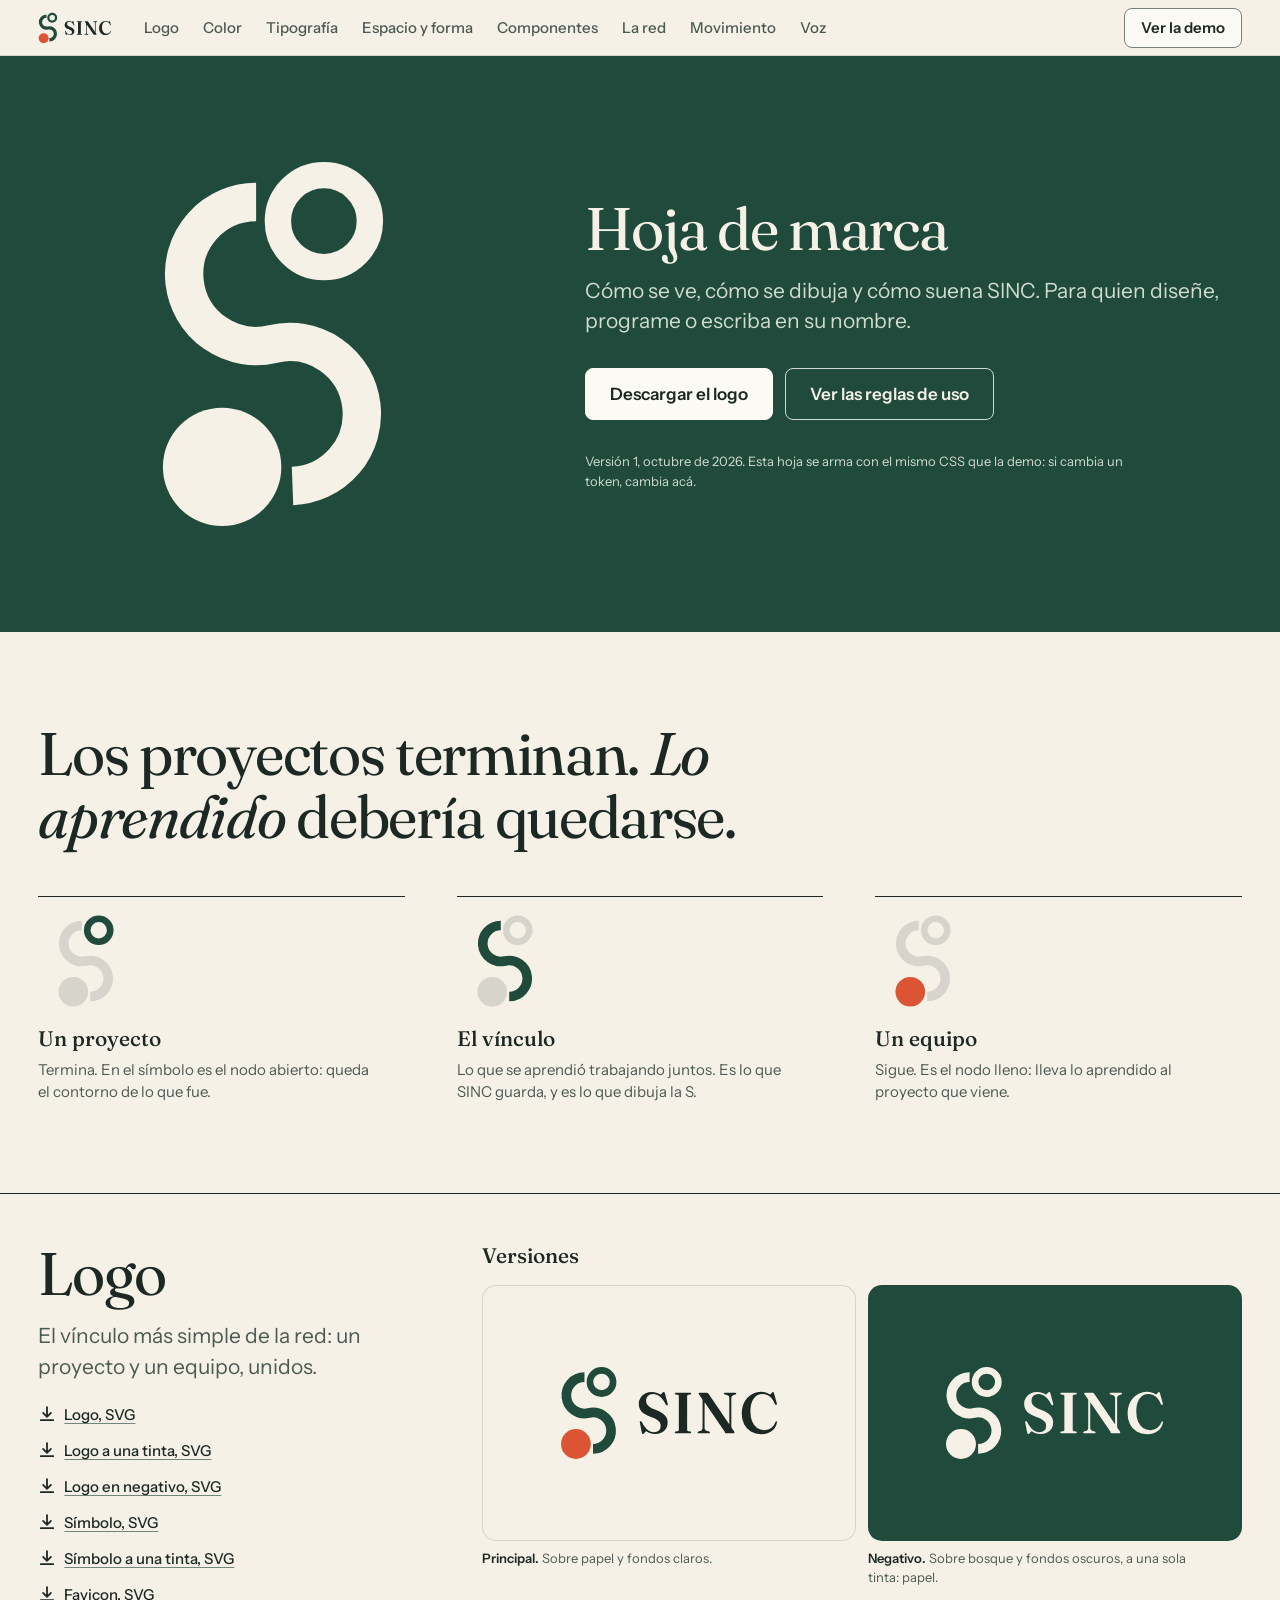
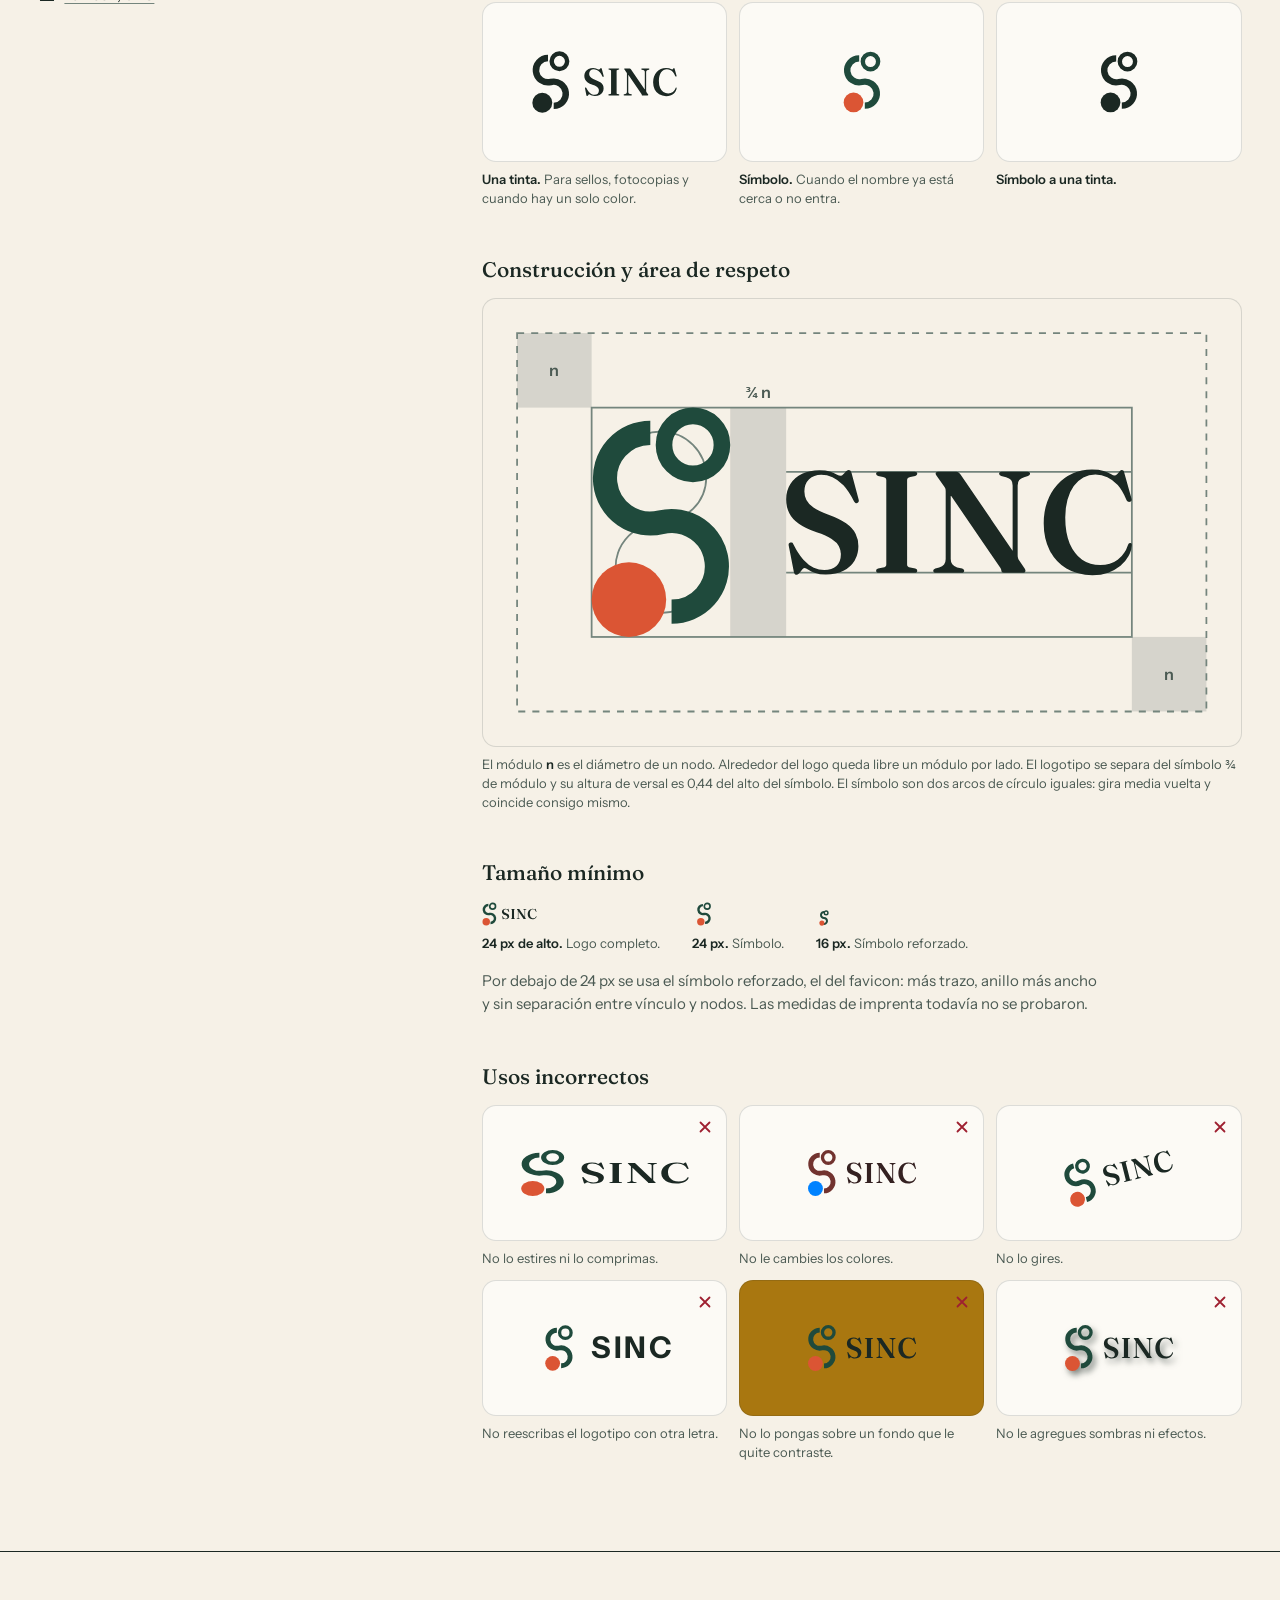
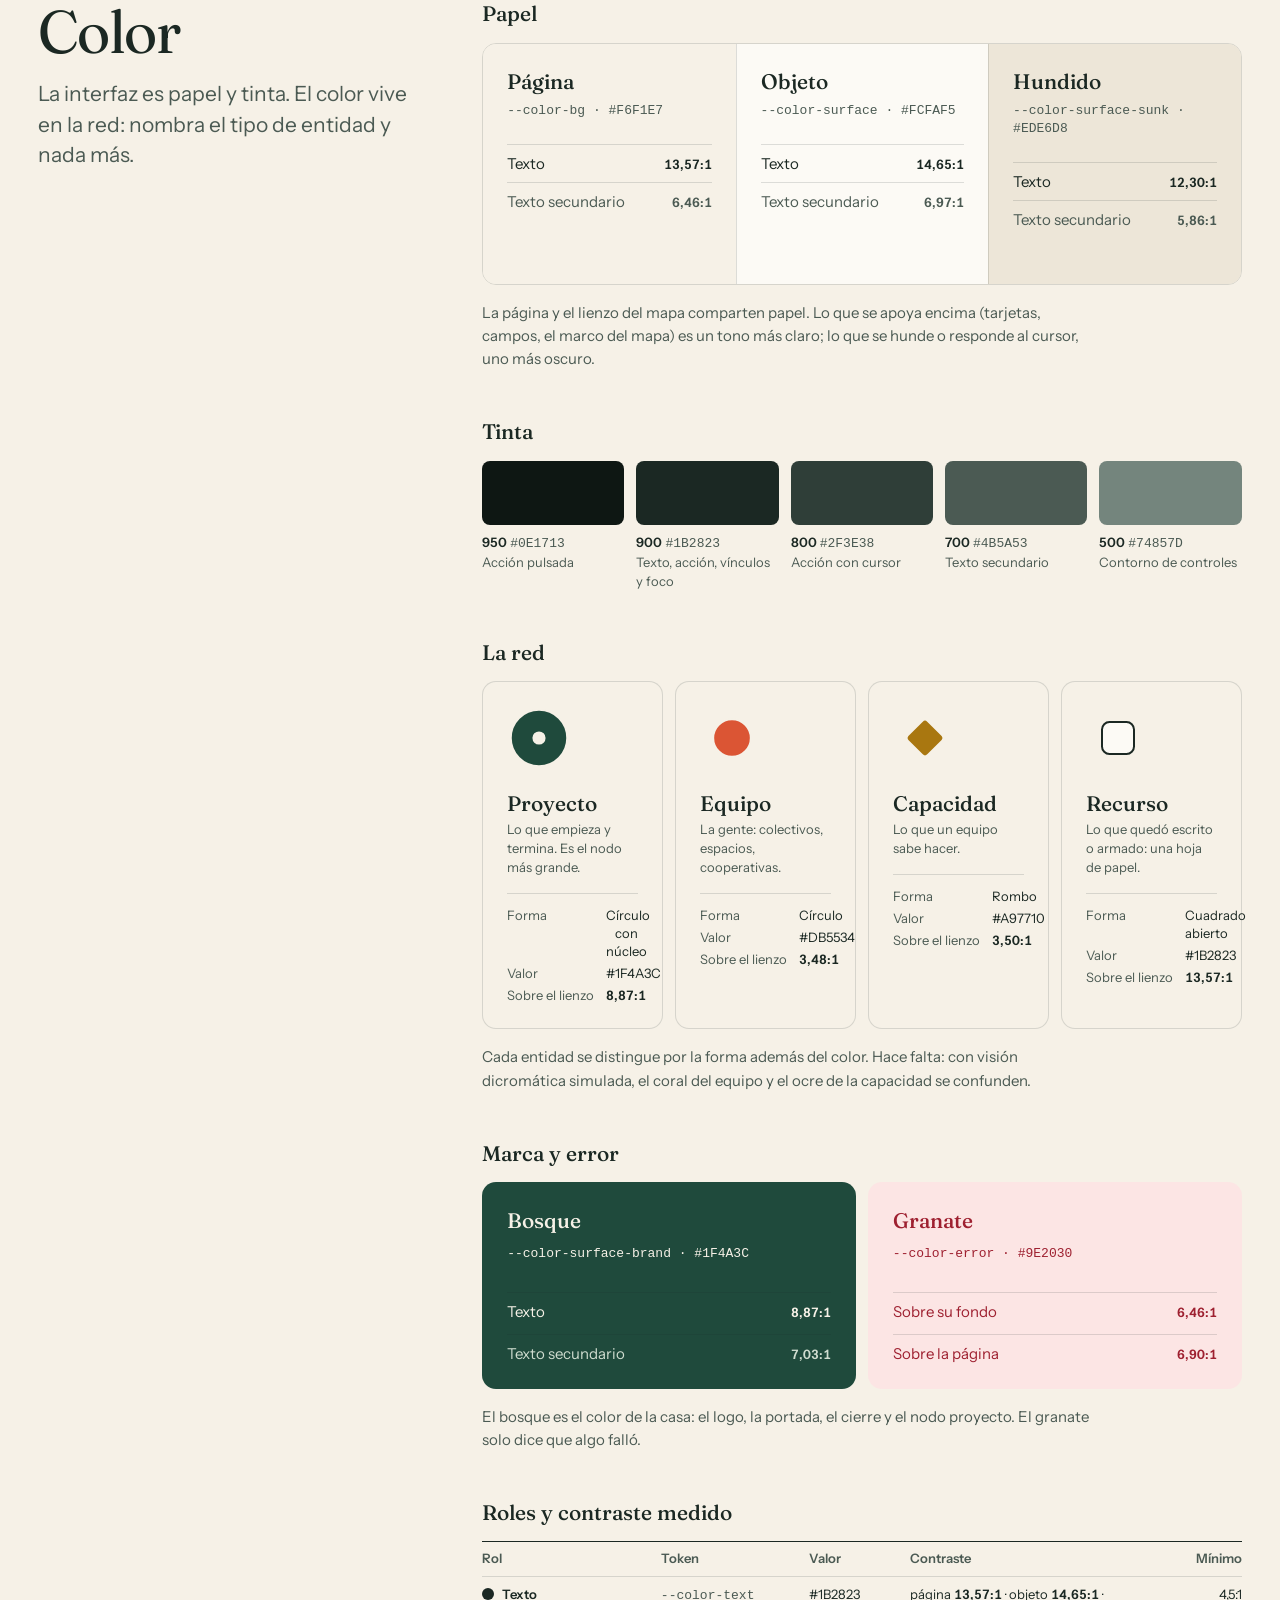
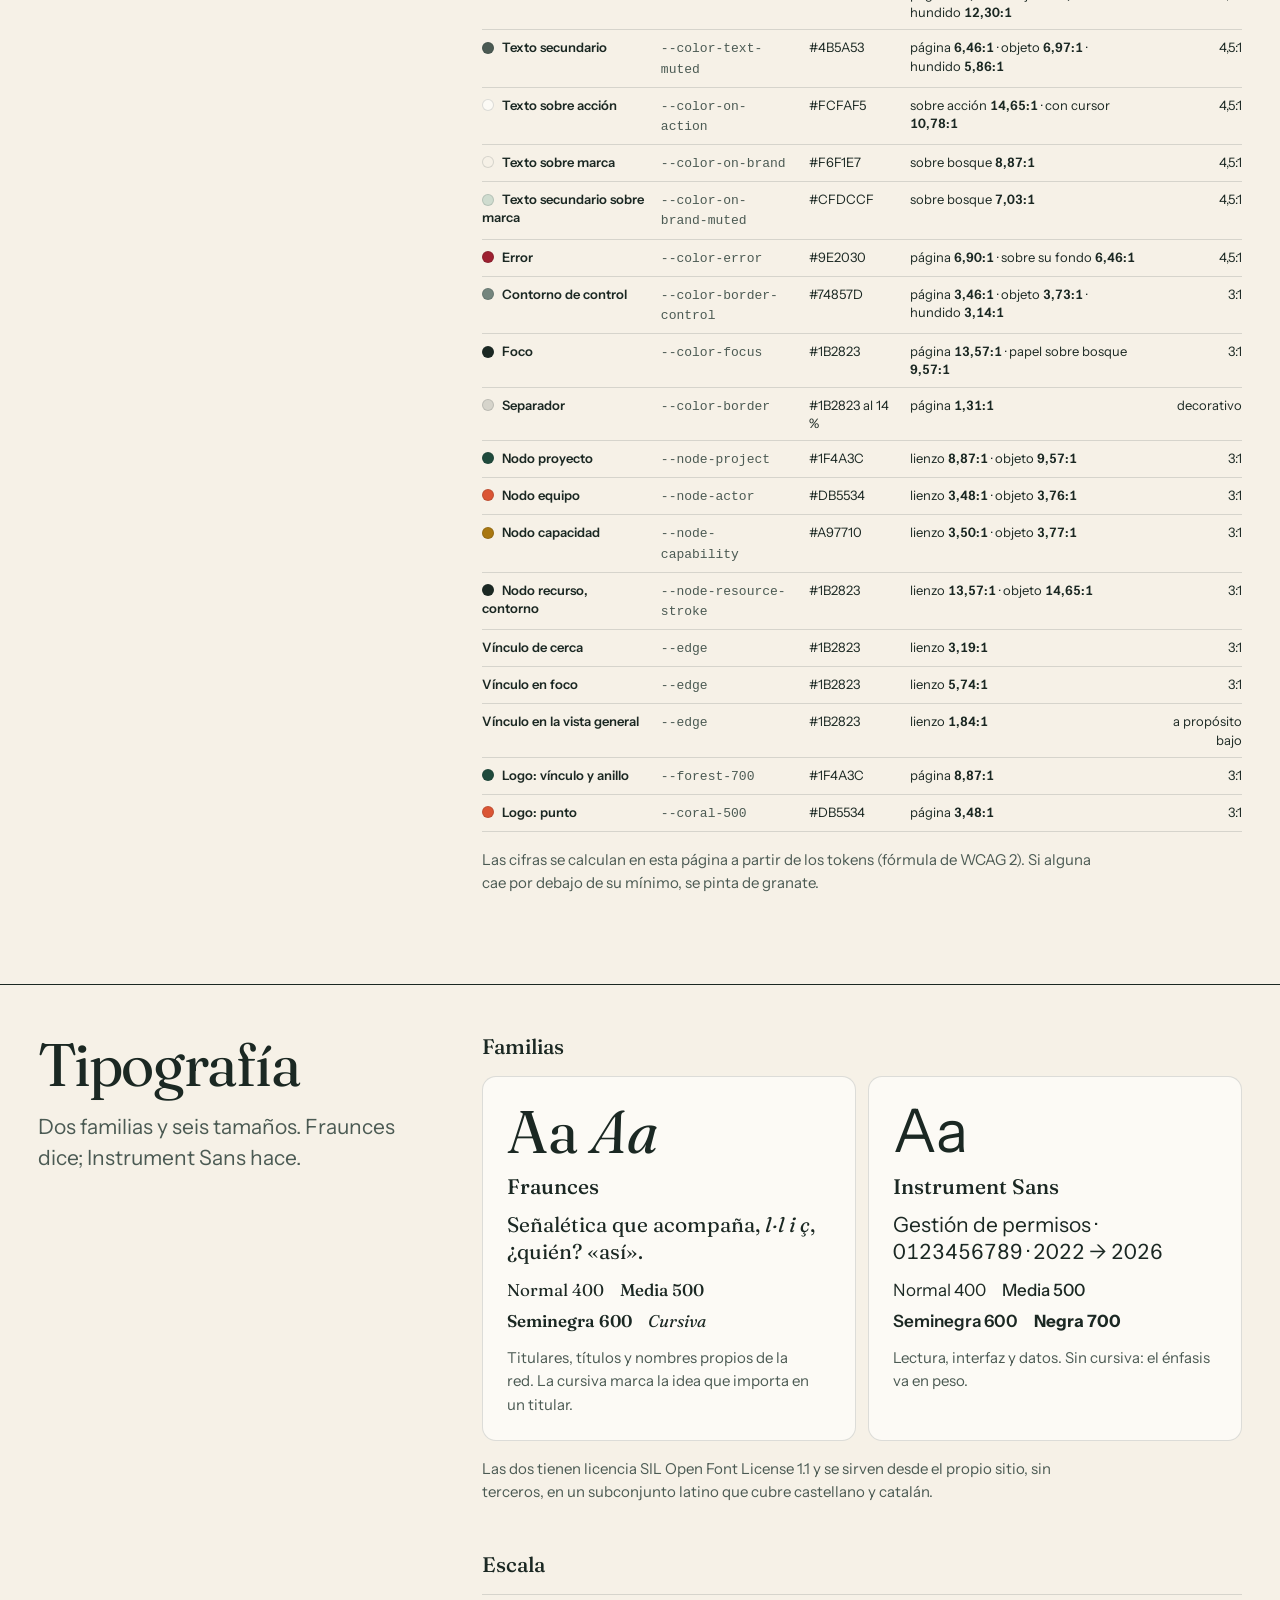
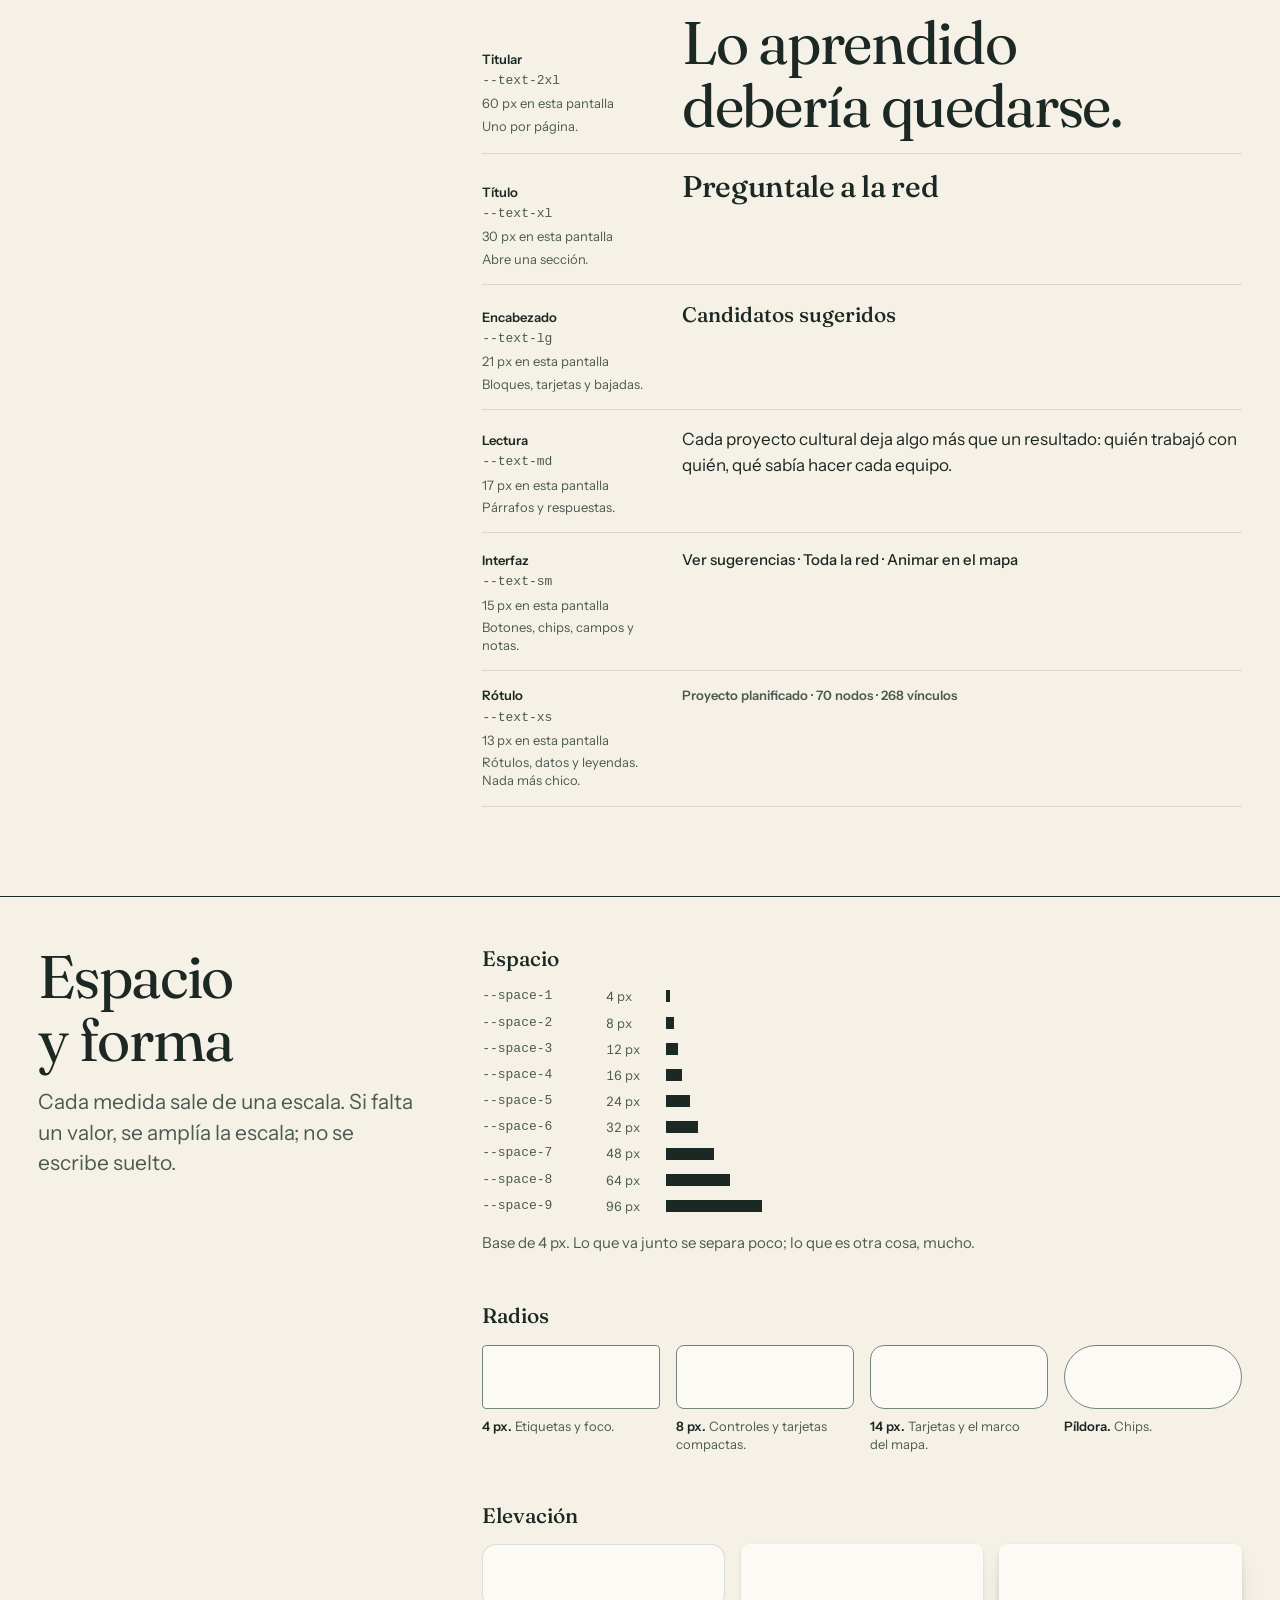
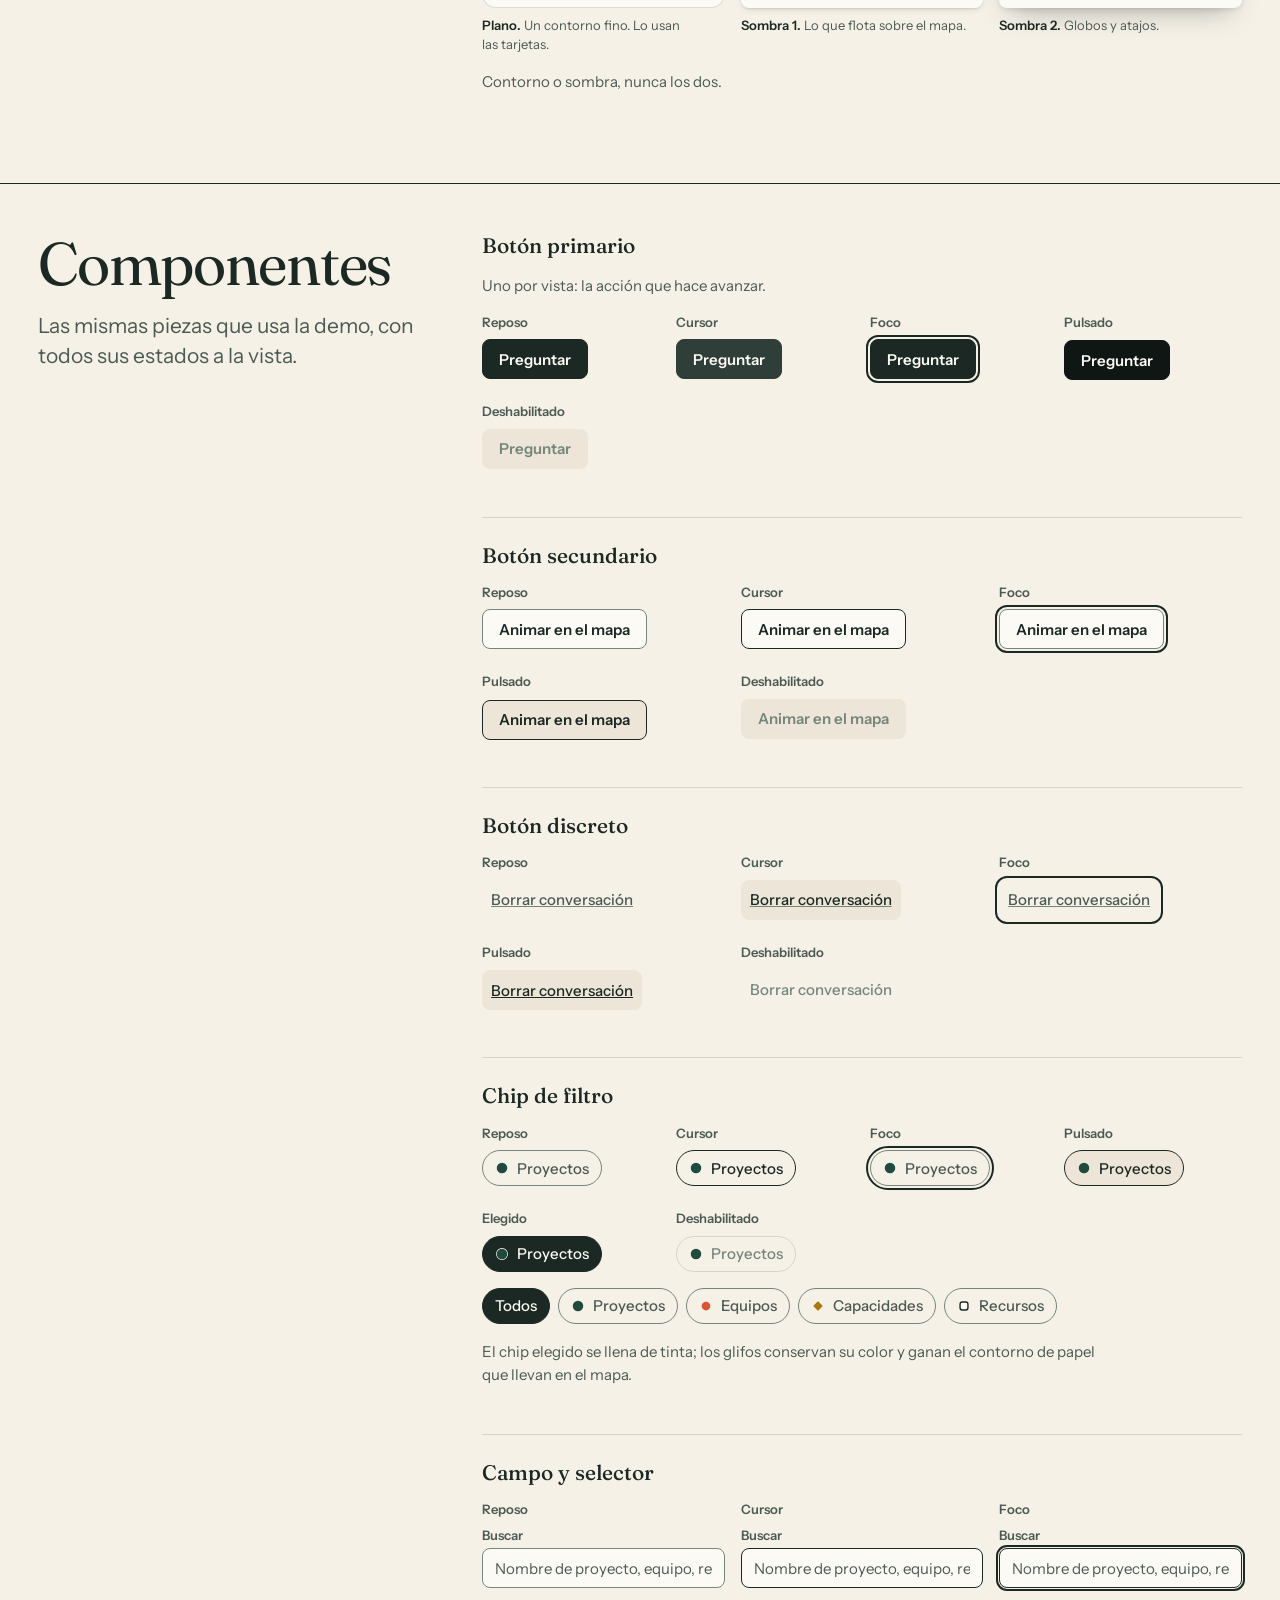
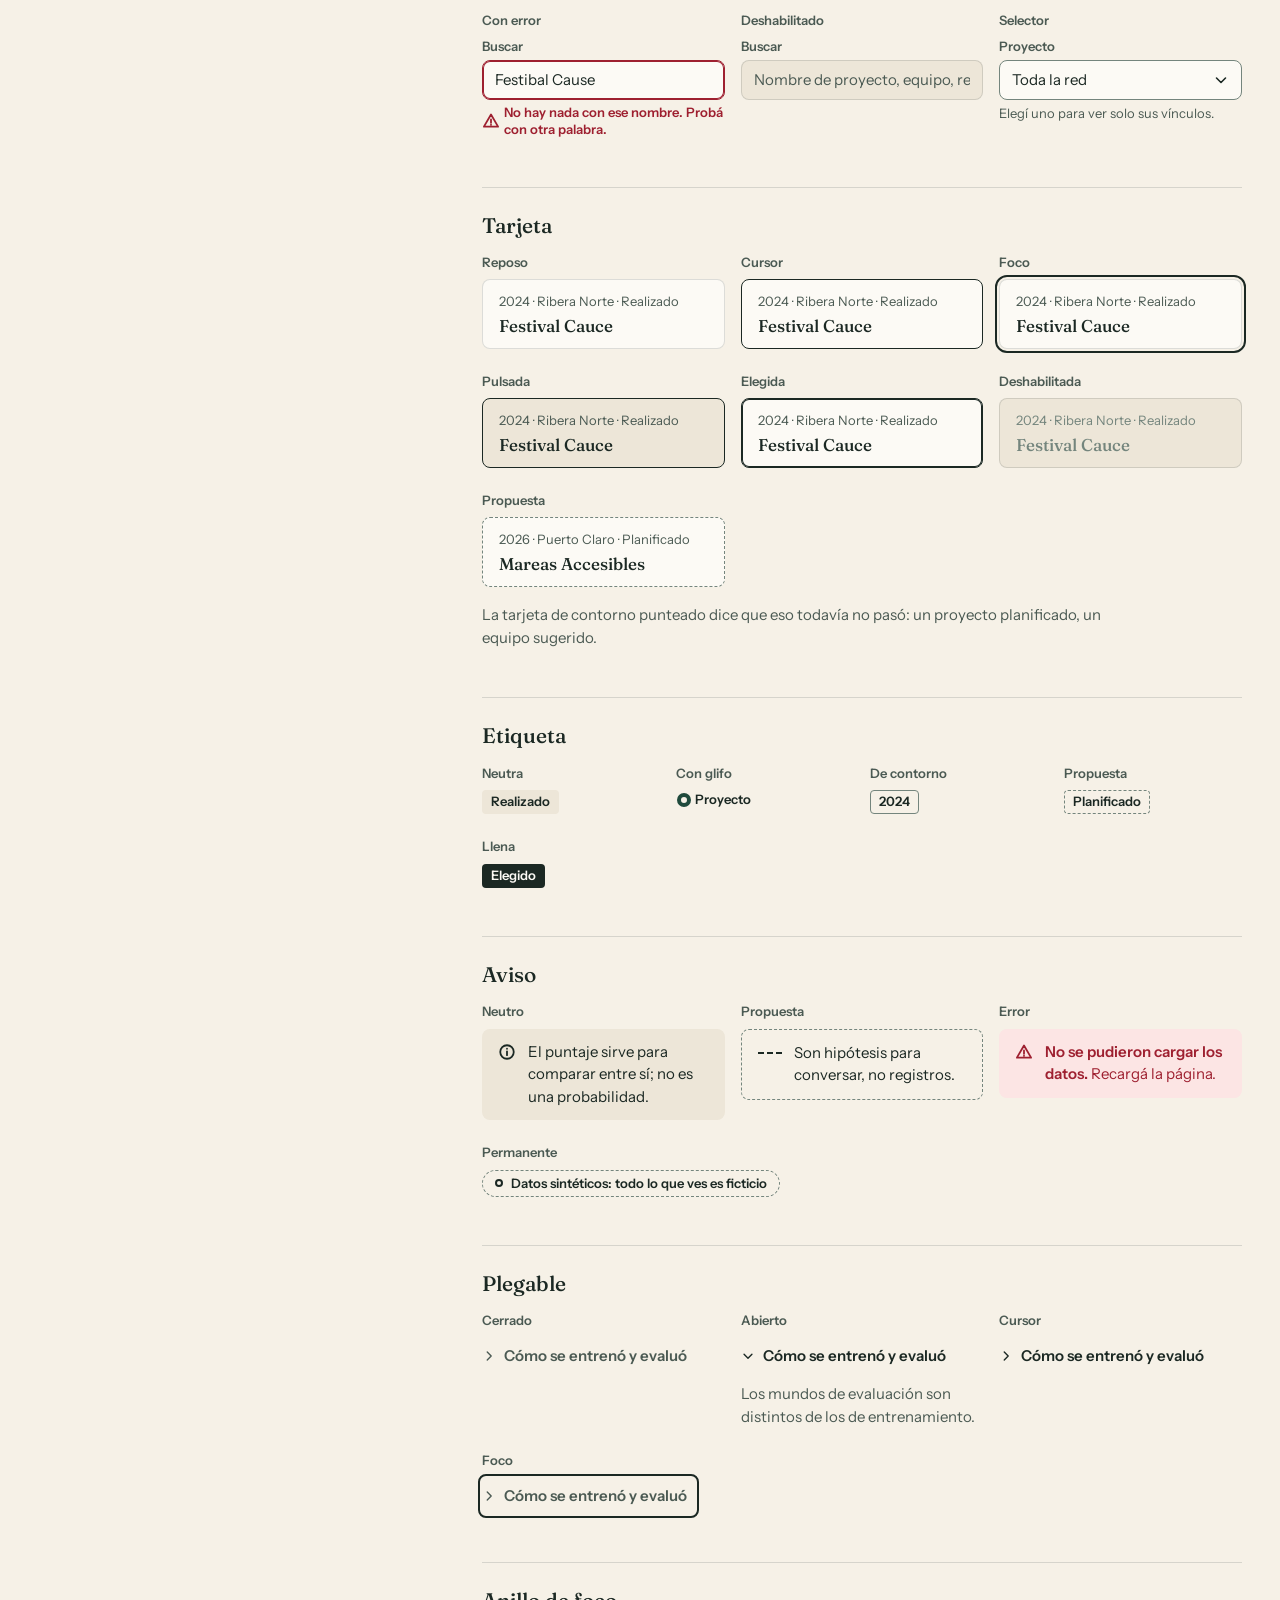
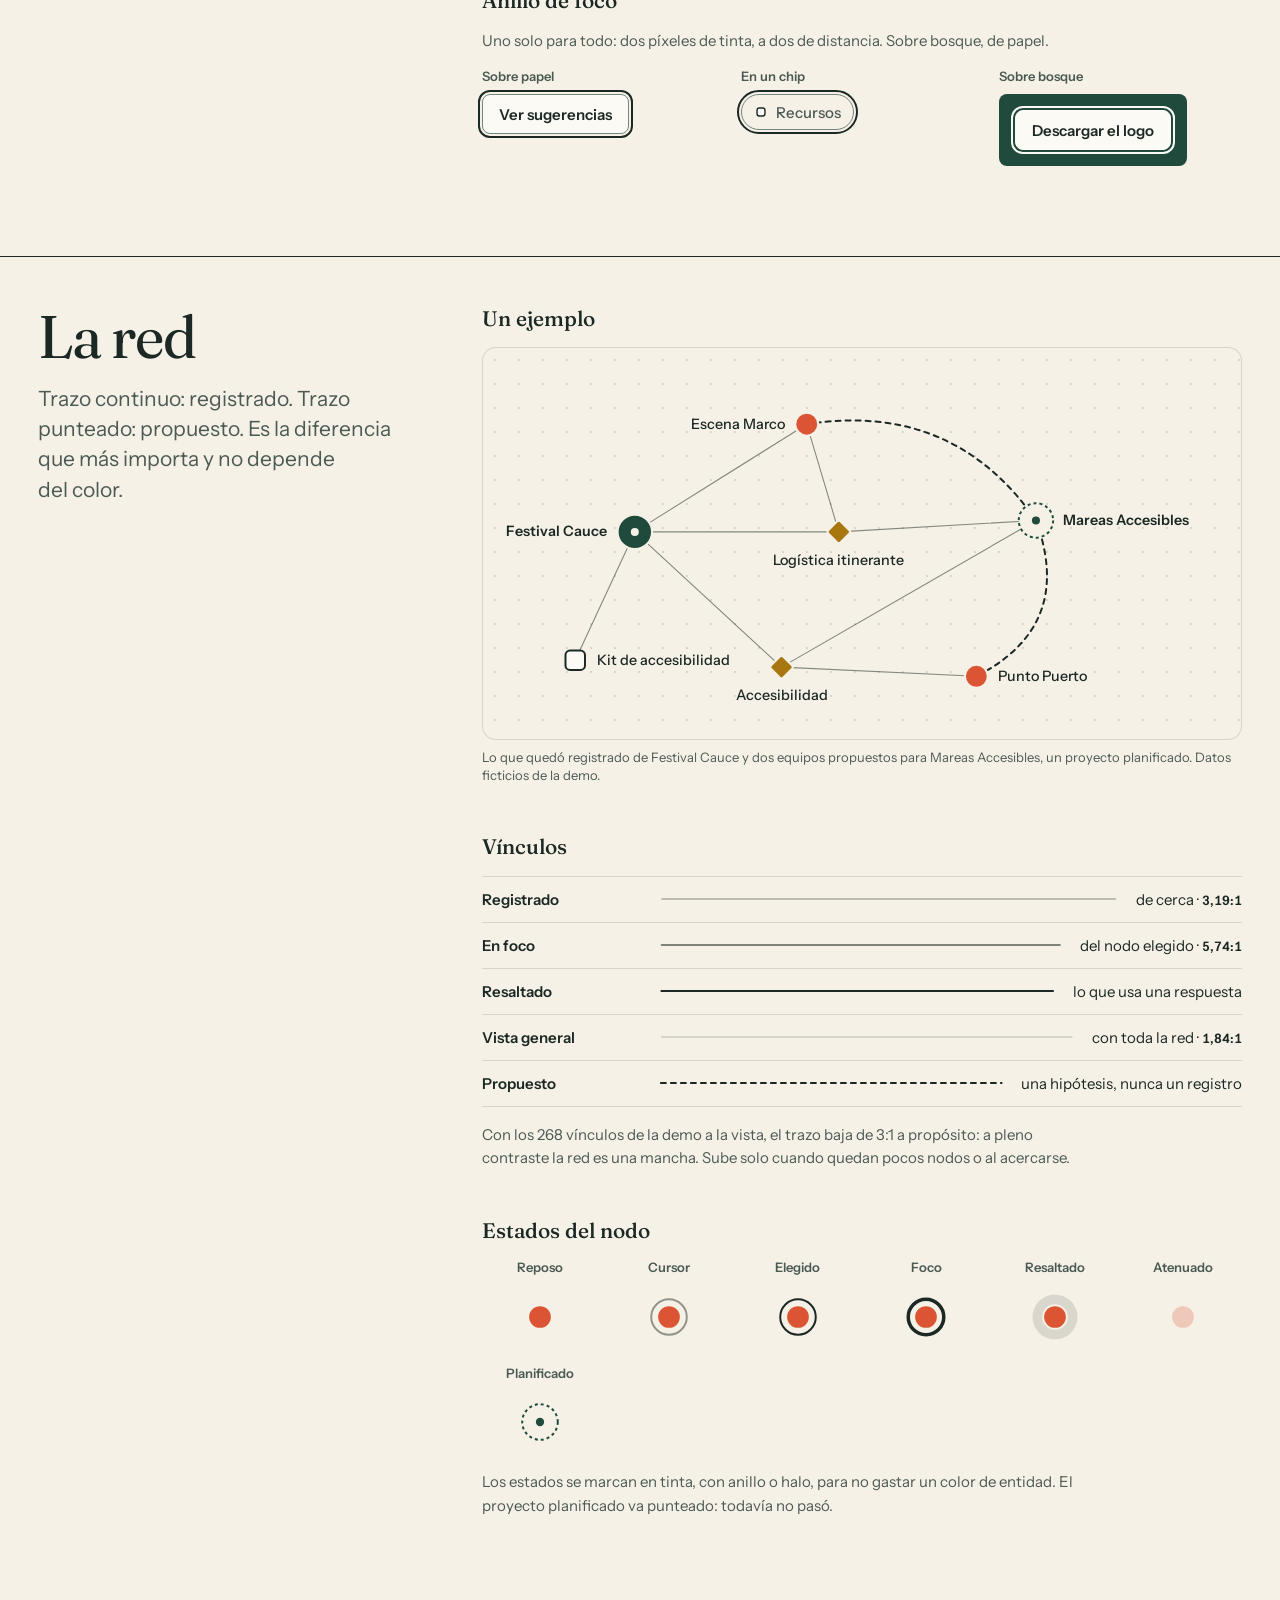
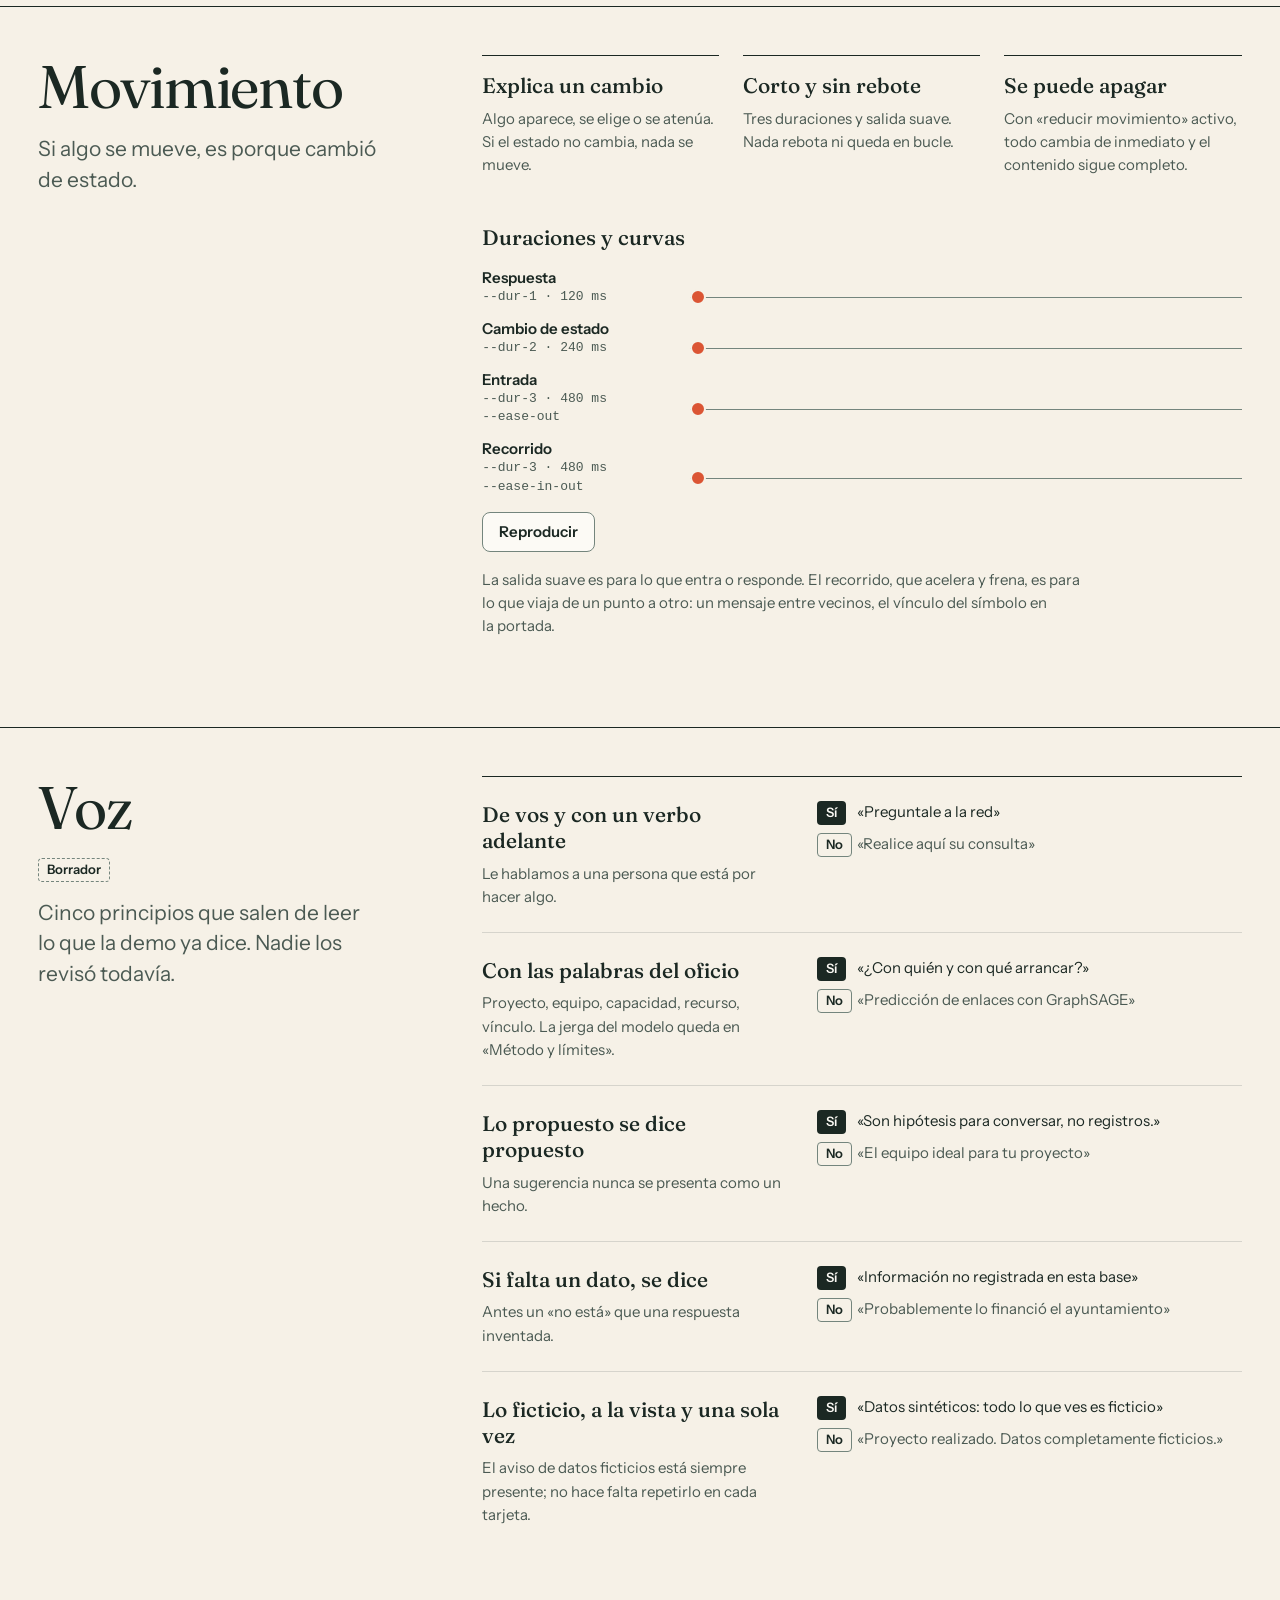
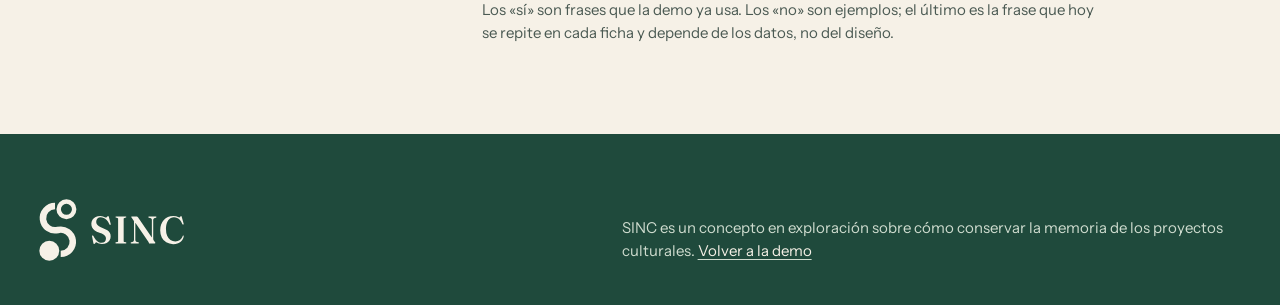
==== commit 3ab66fa5: "Restructure the demo as a guided case with a docked map The page now opens with a single call to act" ====
--- a/marca.html
+++ b/marca.html
@@ -12,7 +12,7 @@
     <link rel="apple-touch-icon" href="assets/apple-touch-icon.png" />
     <link rel="preload" href="assets/fonts/instrument-sans-latin-var.woff2" as="font" type="font/woff2" crossorigin />
     <link rel="preload" href="assets/fonts/fraunces-latin-var.woff2" as="font" type="font/woff2" crossorigin />
-    <link rel="stylesheet" href="sistema.css?v=20261006-marca1" />
+    <link rel="stylesheet" href="sistema.css?v=20261007-caso1" />
     <link rel="stylesheet" href="marca.css?v=20261006-marca1" />
   </head>
   <body>
@@ -277,7 +277,7 @@
           </div>
           <div class="component">
             <h3>Campo y selector</h3>
-            <div class="states states--wide" role="group" aria-label="Campo y selector"><div class="state"><span class="state-name">Reposo</span><div class="field"><label for="demo-campo-1">Buscar</label><input id="demo-campo-1" type="text" placeholder="Nombre de proyecto, actor, recurso…" autocomplete="off" /></div></div><div class="state"><span class="state-name">Cursor</span><div class="field"><label for="demo-campo-2">Buscar</label><input id="demo-campo-2" type="text" placeholder="Nombre de proyecto, actor, recurso…" autocomplete="off" data-demo="hover" tabindex="-1" /></div></div><div class="state"><span class="state-name">Foco</span><div class="field"><label for="demo-campo-3">Buscar</label><input id="demo-campo-3" type="text" placeholder="Nombre de proyecto, actor, recurso…" autocomplete="off" data-demo="focus" tabindex="-1" /></div></div><div class="state"><span class="state-name">Con error</span><div class="field"><label for="demo-campo-4">Buscar</label><input id="demo-campo-4" type="text" placeholder="Nombre de proyecto, actor, recurso…" autocomplete="off" aria-invalid="true" value="Festibal Cause" aria-describedby="demo-campo-4-nota" /><p class="field-error" id="demo-campo-4-nota"><span class="icon icon-alert" aria-hidden="true"></span>No hay nada con ese nombre. Probá con otra palabra.</p></div></div><div class="state"><span class="state-name">Deshabilitado</span><div class="field"><label for="demo-campo-5">Buscar</label><input id="demo-campo-5" type="text" placeholder="Nombre de proyecto, actor, recurso…" autocomplete="off" disabled /></div></div><div class="state"><span class="state-name">Selector</span><div class="field"><label for="demo-campo-6">Proyecto</label><select id="demo-campo-6" aria-describedby="demo-campo-6-nota"><option>Toda la red</option><option>Festival Cauce</option><option>Mareas Accesibles</option></select><p class="field-help" id="demo-campo-6-nota">Elegí uno para ver solo sus vínculos.</p></div></div></div>
+            <div class="states states--wide" role="group" aria-label="Campo y selector"><div class="state"><span class="state-name">Reposo</span><div class="field"><label for="demo-campo-1">Buscar</label><input id="demo-campo-1" type="text" placeholder="Nombre de proyecto, equipo, recurso…" autocomplete="off" /></div></div><div class="state"><span class="state-name">Cursor</span><div class="field"><label for="demo-campo-2">Buscar</label><input id="demo-campo-2" type="text" placeholder="Nombre de proyecto, equipo, recurso…" autocomplete="off" data-demo="hover" tabindex="-1" /></div></div><div class="state"><span class="state-name">Foco</span><div class="field"><label for="demo-campo-3">Buscar</label><input id="demo-campo-3" type="text" placeholder="Nombre de proyecto, equipo, recurso…" autocomplete="off" data-demo="focus" tabindex="-1" /></div></div><div class="state"><span class="state-name">Con error</span><div class="field"><label for="demo-campo-4">Buscar</label><input id="demo-campo-4" type="text" placeholder="Nombre de proyecto, equipo, recurso…" autocomplete="off" aria-invalid="true" value="Festibal Cause" aria-describedby="demo-campo-4-nota" /><p class="field-error" id="demo-campo-4-nota"><span class="icon icon-alert" aria-hidden="true"></span>No hay nada con ese nombre. Probá con otra palabra.</p></div></div><div class="state"><span class="state-name">Deshabilitado</span><div class="field"><label for="demo-campo-5">Buscar</label><input id="demo-campo-5" type="text" placeholder="Nombre de proyecto, equipo, recurso…" autocomplete="off" disabled /></div></div><div class="state"><span class="state-name">Selector</span><div class="field"><label for="demo-campo-6">Proyecto</label><select id="demo-campo-6" aria-describedby="demo-campo-6-nota"><option>Toda la red</option><option>Festival Cauce</option><option>Mareas Accesibles</option></select><p class="field-help" id="demo-campo-6-nota">Elegí uno para ver solo sus vínculos.</p></div></div></div>
           </div>
           <div class="component">
             <h3>Tarjeta</h3>
@@ -359,7 +359,7 @@
       <section class="sheet-section shell" id="voz" aria-labelledby="voz-titulo">
         <header class="sheet-head">
           <h2 class="t-display" id="voz-titulo">Voz</h2>
-          <p><span class="tag tag--proposed">Borrador para revisar con Matías</span></p>
+          <p><span class="tag tag--proposed">Borrador</span></p>
           <p class="lede">Cinco principios que salen de leer lo que la demo ya dice. Nadie los revisó todavía.</p>
         </header>
         <div class="sheet-body">
--- a/sistema.css
+++ b/sistema.css
@@ -26,6 +26,40 @@
   font-family: 'Instrument Sans';
   src: url('assets/fonts/instrument-sans-latin-var.woff2') format('woff2');
   font-weight: 400 700; font-style: normal; font-display: swap;
+}
+/* Fuentes de reserva con las métricas ajustadas a las del sistema: mientras cargan las tipografías
+   el texto ocupa casi el mismo lugar y la página no salta. Los valores salen de medir cada familia contra
+   su reserva (Times New Roman y Arial, o sus equivalentes libres) en los tamaños que usa el sistema.
+   Fraunces se angosta en tamaños grandes, por eso el titular tiene su propia reserva. */
+@font-face {
+  font-family: 'Fraunces Fallback'; font-style: normal;
+  src: local('Times New Roman'), local('TimesNewRomanPSMT'), local('Liberation Serif'), local('Tinos');
+  size-adjust: 117%; ascent-override: 83.6%; descent-override: 21.8%; line-gap-override: 0%;
+}
+@font-face {
+  font-family: 'Fraunces Fallback'; font-style: italic;
+  src: local('Times New Roman Italic'), local('TimesNewRomanPS-ItalicMT'), local('Liberation Serif Italic'), local('Tinos Italic');
+  size-adjust: 110.5%; ascent-override: 88.5%; descent-override: 23.1%; line-gap-override: 0%;
+}
+@font-face {
+  font-family: 'Fraunces Display Fallback'; font-style: normal;
+  src: local('Times New Roman'), local('TimesNewRomanPSMT'), local('Liberation Serif'), local('Tinos');
+  size-adjust: 112%; ascent-override: 87.3%; descent-override: 22.8%; line-gap-override: 0%;
+}
+@font-face {
+  font-family: 'Fraunces Display Fallback'; font-style: italic;
+  src: local('Times New Roman Italic'), local('TimesNewRomanPS-ItalicMT'), local('Liberation Serif Italic'), local('Tinos Italic');
+  size-adjust: 104.5%; ascent-override: 93.6%; descent-override: 24.4%; line-gap-override: 0%;
+}
+@font-face {
+  font-family: 'Instrument Sans Fallback'; font-weight: 400;
+  src: local('Arial'), local('ArialMT'), local('Liberation Sans'), local('Arimo');
+  size-adjust: 101%; ascent-override: 96%; descent-override: 24.8%; line-gap-override: 0%;
+}
+@font-face {
+  font-family: 'Instrument Sans Fallback'; font-weight: 700;
+  src: local('Arial Bold'), local('Arial-BoldMT'), local('Liberation Sans Bold'), local('Arimo Bold');
+  size-adjust: 97.3%; ascent-override: 99.7%; descent-override: 25.7%; line-gap-override: 0%;
 }
 
 :root {
@@ -97,8 +131,9 @@
   --dash-proposed: 5 5;
 
   /* ---------- tipografía: dos familias, seis tamaños ---------- */
-  --font-serif: 'Fraunces', 'Iowan Old Style', 'Palatino Linotype', Georgia, serif;
-  --font-sans: 'Instrument Sans', ui-sans-serif, system-ui, -apple-system, 'Segoe UI', Roboto, sans-serif;
+  --font-serif: 'Fraunces', 'Fraunces Fallback', 'Iowan Old Style', 'Palatino Linotype', Georgia, serif;
+  --font-display: 'Fraunces', 'Fraunces Display Fallback', 'Iowan Old Style', 'Palatino Linotype', Georgia, serif;  /* solo el titular */
+  --font-sans: 'Instrument Sans', 'Instrument Sans Fallback', ui-sans-serif, system-ui, -apple-system, 'Segoe UI', Roboto, sans-serif;
   --font-mono: ui-monospace, 'SF Mono', 'Cascadia Mono', Menlo, Consolas, monospace;
   --text-xs: 0.8125rem;                                   /* 13 · rótulos y datos */
   --text-sm: 0.9375rem;                                   /* 15 · interfaz */
@@ -106,7 +141,7 @@
   --text-lg: 1.3125rem;                                   /* 21 · encabezado y bajada */
   --text-xl: clamp(1.5rem, 1.25rem + 1vw, 1.875rem);      /* 24 a 30 · título de sección */
   --text-2xl: clamp(2.25rem, 1.35rem + 3.6vw, 3.75rem);   /* 36 a 60 · titular */
-  --type-display: 400 var(--text-2xl) / 1.05 var(--font-serif);
+  --type-display: 400 var(--text-2xl) / 1.05 var(--font-display);
   --type-title: 500 var(--text-xl) / 1.15 var(--font-serif);
   --type-heading: 500 var(--text-lg) / 1.25 var(--font-serif);
   --type-body: 400 var(--text-md) / 1.55 var(--font-sans);
@@ -145,6 +180,7 @@
   --size-icon: 1.125rem;
   --size-glyph: 0.875rem;
   --size-topbar: 3.5rem;
+  --size-topbar-narrow: 3rem;                              /* barra de una fila en pantallas angostas */
   --shell-max: 97.5rem;
   --shell-pad: clamp(var(--space-4), 3vw, var(--space-7));
 
@@ -161,6 +197,7 @@
 
   /* ---------- capas ---------- */
   --z-map: 5;
+  --z-dock: 20;                                            /* el mapa acoplado: sobre el contenido, bajo la barra */
   --z-sticky: 30;
   --z-overlay: 40;
   --z-skip: 50;
@@ -199,7 +236,7 @@
   font: var(--type-body); -webkit-font-smoothing: antialiased; text-rendering: optimizeLegibility;
   overflow-x: clip;
 }
-h1, h2, h3, h4, p, ul, ol, dl, dd, figure { margin: 0; }
+h1, h2, h3, h4, h5, h6, p, ul, ol, dl, dd, figure { margin: 0; }
 ul, ol { padding: 0; list-style: none; }
 button, input, select, textarea { font: inherit; color: inherit; }
 button { cursor: pointer; }
@@ -267,6 +304,7 @@
 .icon-alert { --icon: var(--icon-alert); }
 .icon-arrow { --icon: var(--icon-arrow); }
 .icon-close { --icon: var(--icon-close); }
+.icon--down { rotate: 90deg; }
 
 /* Glifos de entidad para texto corrido: las mismas formas y colores que el mapa. */
 /* Se usan como <span class="glyph glyph-project"> o desde un atributo: <… class="has-glyph" data-type="project">. */
@@ -275,6 +313,8 @@
 .glyph-actor, .has-glyph[data-type='actor']::before { border-radius: 50%; background: var(--node-actor); scale: 0.8; }
 .glyph-capability, .has-glyph[data-type='capability']::before { border-radius: 13%; background: var(--node-capability); rotate: 45deg; scale: 0.72; }
 .glyph-resource, .has-glyph[data-type='resource']::before { border: var(--border-thick) solid var(--node-resource-stroke); border-radius: 24%; background: var(--node-resource); scale: 0.88; }
+/* Proyecto planificado: el mismo anillo, punteado. */
+.glyph-planned { border: var(--border-thick) var(--stroke-proposed) var(--node-project); border-radius: 50%; background: var(--node-outline); }
 /* Los mismos glifos dibujados en SVG (chips, motivo de la portada). */
 .g-project, .m-project { fill: var(--node-project); }
 .g-actor, .m-actor { fill: var(--node-actor); }
@@ -321,6 +361,14 @@
 .button-quiet:is(:disabled, [aria-disabled='true']) { --button-bg: transparent; }
 .button:is(.is-loading, [aria-busy='true']) { cursor: progress; }
 
+/* Enlace de texto que lleva a otra parte de la página. */
+.text-link {
+  display: inline-flex; align-items: center; gap: var(--space-2); min-height: var(--size-control-sm);
+  font: var(--type-ui); font-weight: 600; color: var(--color-text);
+}
+.text-link .icon { width: var(--size-glyph); height: var(--size-glyph); transition: translate var(--dur-1) var(--ease-out); }
+.text-link:is(:hover, [data-demo='hover']) .icon { translate: var(--space-1) 0; }
+
 /* Botón de icono: controles del mapa y acciones sin texto. */
 .icon-button {
   display: inline-grid; place-items: center; min-width: var(--size-chip); height: var(--size-chip); padding: 0 var(--space-2);
@@ -457,11 +505,25 @@
 .disclosure > summary:is(:active, [data-demo='pressed']) { color: var(--color-action-pressed); }
 .disclosure[aria-disabled='true'] > summary { color: var(--color-text-disabled); cursor: not-allowed; pointer-events: none; }
 .disclosure > :not(summary) { margin-top: var(--space-2); }
+/* Plegable de sección: guarda un bloque entero (el laboratorio del modelo) bajo un título. */
+.disclosure--section { border-block: var(--border-thin) solid var(--color-rule); }
+.disclosure--section > summary {
+  display: grid; grid-template-columns: minmax(0, 1fr) auto; align-items: center; column-gap: var(--space-4);
+  width: 100%; min-height: var(--size-control-lg); padding: var(--space-4) 0; color: var(--color-text);
+}
+.disclosure--section > summary::before { grid-column: 2; grid-row: 1 / span 2; width: var(--size-icon); height: var(--size-icon); rotate: 90deg; }
+.disclosure--section[open] > summary::before { rotate: -90deg; }
+.disclosure--section > summary > * { grid-column: 1; }
+.disclosure--section > summary > :first-child { font: var(--type-title); letter-spacing: var(--tracking-title); }
+.disclosure--section > summary > :nth-child(2) { margin-top: var(--space-1); font: 400 var(--text-sm) / 1.4 var(--font-sans); color: var(--color-text-muted); }
+.disclosure--section > :not(summary) { margin-top: var(--space-2); padding-bottom: var(--space-6); }
 /* Donde el navegador lo permite, el contenido se despliega en vez de aparecer de golpe. */
 @supports (interpolate-size: allow-keywords) {
   .disclosure { interpolate-size: allow-keywords; }
   .disclosure::details-content { block-size: 0; overflow: clip; transition: block-size var(--dur-2) var(--ease-out), content-visibility var(--dur-2) allow-discrete; }
   .disclosure[open]::details-content { block-size: auto; }
+  /* Cuando un enlace abre el plegable para llegar a algo de adentro, no hay transición. */
+  .disclosure.is-instant::details-content { transition: none; }
 }
 
 /* ---------- barra superior ---------- */
@@ -490,6 +552,17 @@
   .topbar { flex-wrap: wrap; gap: 0 var(--space-3); padding-block: var(--space-1) 0; }
   .brand { --logo-height: calc(var(--space-5) + var(--space-1)); }
   .topnav { order: 3; flex-basis: 100%; margin: 0; justify-content: space-between; gap: var(--space-4); }
+}
+/* Barra partida: en pantallas angostas queda fija una sola fila (marca y aviso) y la navegación
+   va debajo, en un segundo <nav class="topnav topnav--below">, sin fijar. Deja más alto para el contenido. */
+.note-short, .topnav--below { display: none; }
+@media (max-width: 720px) {
+  .topbar--split { flex-wrap: nowrap; min-height: var(--size-topbar-narrow); gap: var(--space-3); padding-block: 0; }
+  .topbar--split .topnav { display: none; }
+  .topbar--split .notice--inline { margin-left: auto; }
+  .topbar--split .note-long { display: none; }
+  .topbar--split .note-short { display: inline; }
+  .topnav--below { display: flex; padding-inline: var(--shell-pad); border-bottom: var(--border-thin) solid var(--color-border); }
 }
 
 /* ---------- regla de sección: una línea de tinta abre cada bloque ---------- */
@@ -543,7 +616,7 @@
 .type-capability .node-shape { fill: var(--node-capability); }
 .type-resource .node-shape { fill: var(--node-resource); stroke: var(--node-resource-stroke); }
 .node-core { fill: var(--node-outline); }
-/* Proyecto planificado: todavía no pasó, así que va punteado. La página lo emite desde la fase 2. */
+/* Proyecto planificado: todavía no pasó, así que va punteado. graph-view.js lo marca con is-planned. */
 .graph-node.is-planned .node-shape { fill: var(--node-outline); stroke: var(--node-project); stroke-dasharray: 3 3; }
 .graph-node.is-planned .node-core { fill: var(--node-project); }
 
@@ -553,6 +626,8 @@
 .is-hover:not(.is-selected) .node-ring { opacity: 0.45; }
 .is-selected .node-ring { opacity: 1; }
 .is-highlight .node-halo { opacity: 0.13; }
+/* Si todo lo que se ve está resaltado, el halo ya no distingue nada: se apaga. */
+.gv-nodes:not(:has(> .graph-node:not(.is-hidden):not(.is-highlight))) .node-halo { opacity: 0; }
 .graph-node:is(:focus-visible, [data-demo='focus']) .node-ring { opacity: 1; stroke-width: var(--node-ring-width-focus); }
 .in-layer1 .node-ring { opacity: 0.45; }
 .in-layer2 .node-ring { opacity: 1; stroke-width: var(--node-ring-width-focus); }
@@ -564,6 +639,7 @@
   paint-order: stroke; stroke: var(--node-outline); stroke-width: calc(var(--ls) * 0.3px); stroke-linejoin: round;
   dominant-baseline: hanging; opacity: 0; pointer-events: none; transition: opacity var(--dur-1) var(--ease-out);
 }
+.node-label tspan { dominant-baseline: hanging; }
 .type-project .node-label { font-weight: 600; }
 .show-label .node-label { opacity: 1; }
 .gv.has-focus .is-dim:not(.is-hover):not(:focus-visible) .node-label { opacity: 0; }
@@ -572,7 +648,8 @@
   paint-order: stroke; stroke: var(--node-outline); stroke-width: calc(var(--ls) * 0.34px); stroke-linejoin: round; pointer-events: none;
 }
 .comparison-label { fill: var(--color-text); dominant-baseline: auto; }
-.graph-empty { font-family: var(--font-sans); fill: var(--color-text-muted); }
+.graph-empty { display: none; font-family: var(--font-sans); fill: var(--color-text-muted); }
+.gv.is-empty .graph-empty { display: block; }
 
 .gv.is-pulsing .graph-node:not(.in-pulse) { opacity: 0.14; }
 .gv.is-pulsing .graph-node.in-pulse { opacity: 1; }
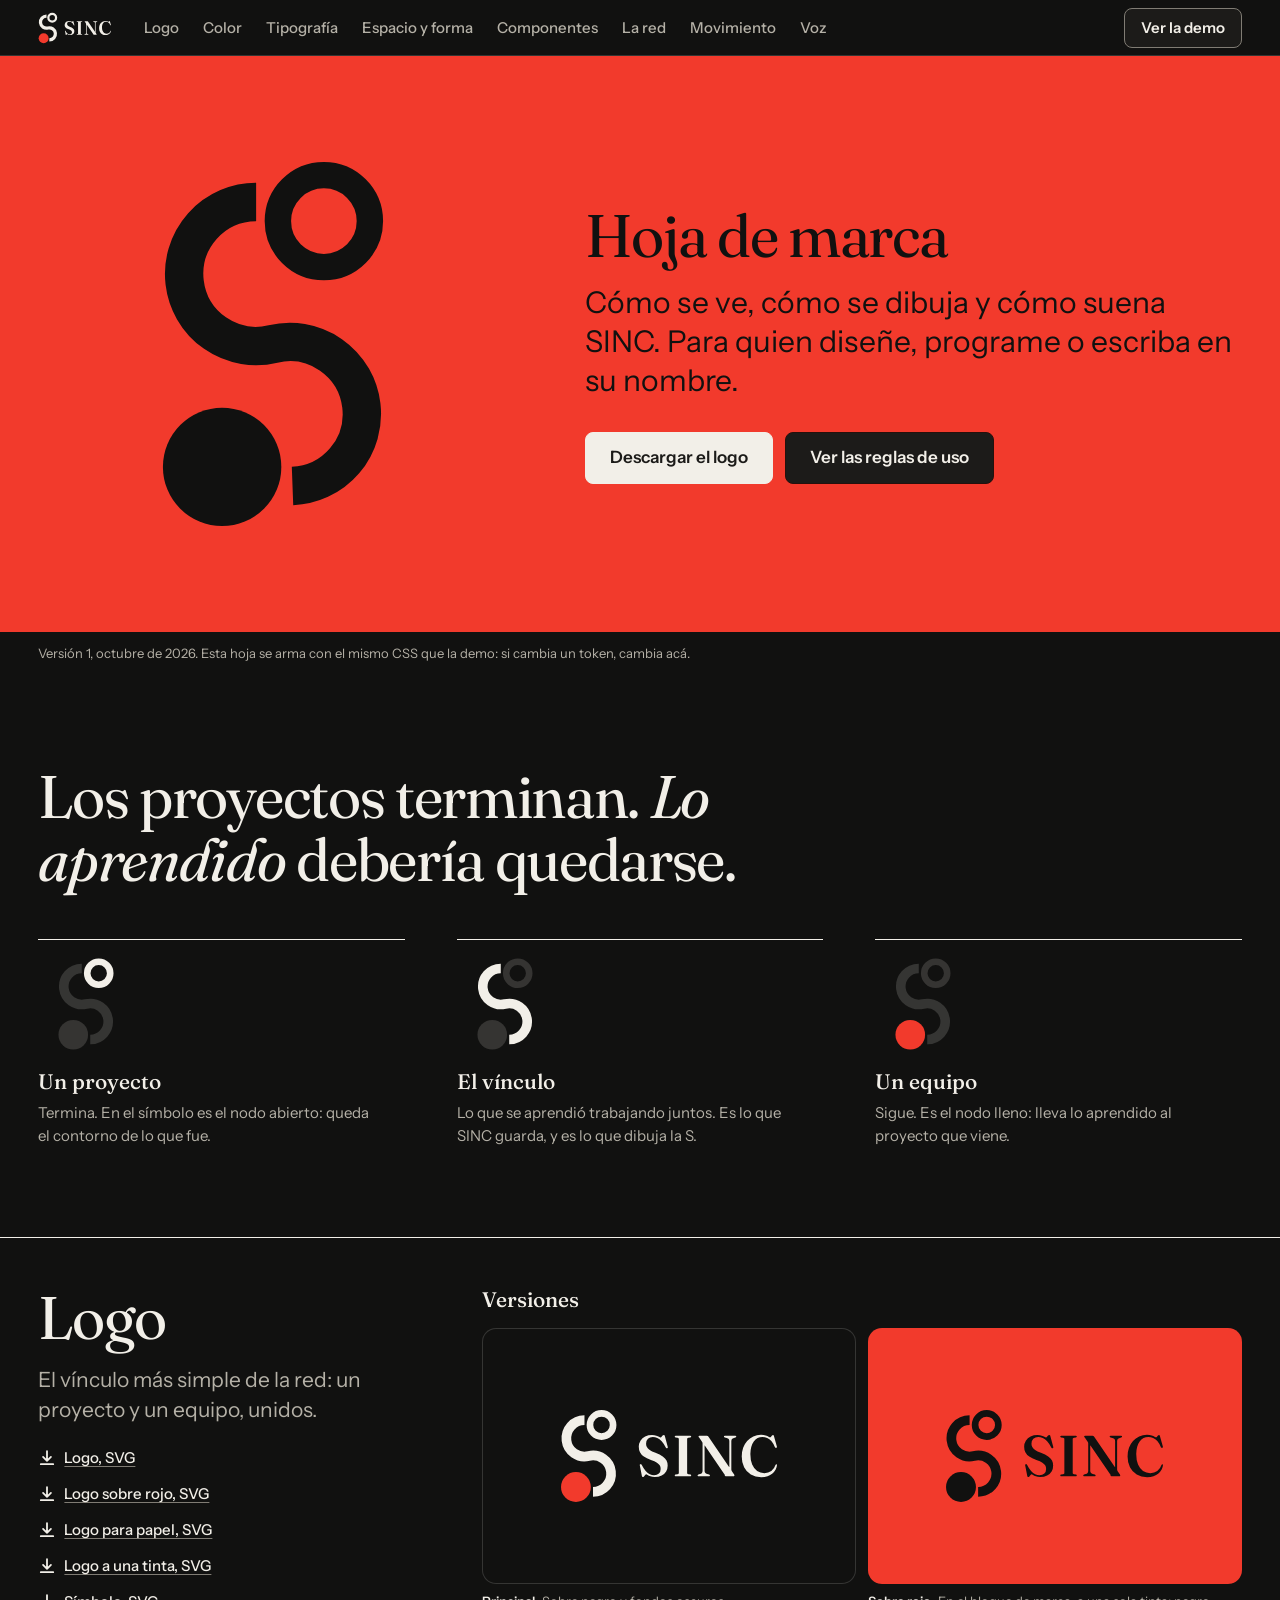
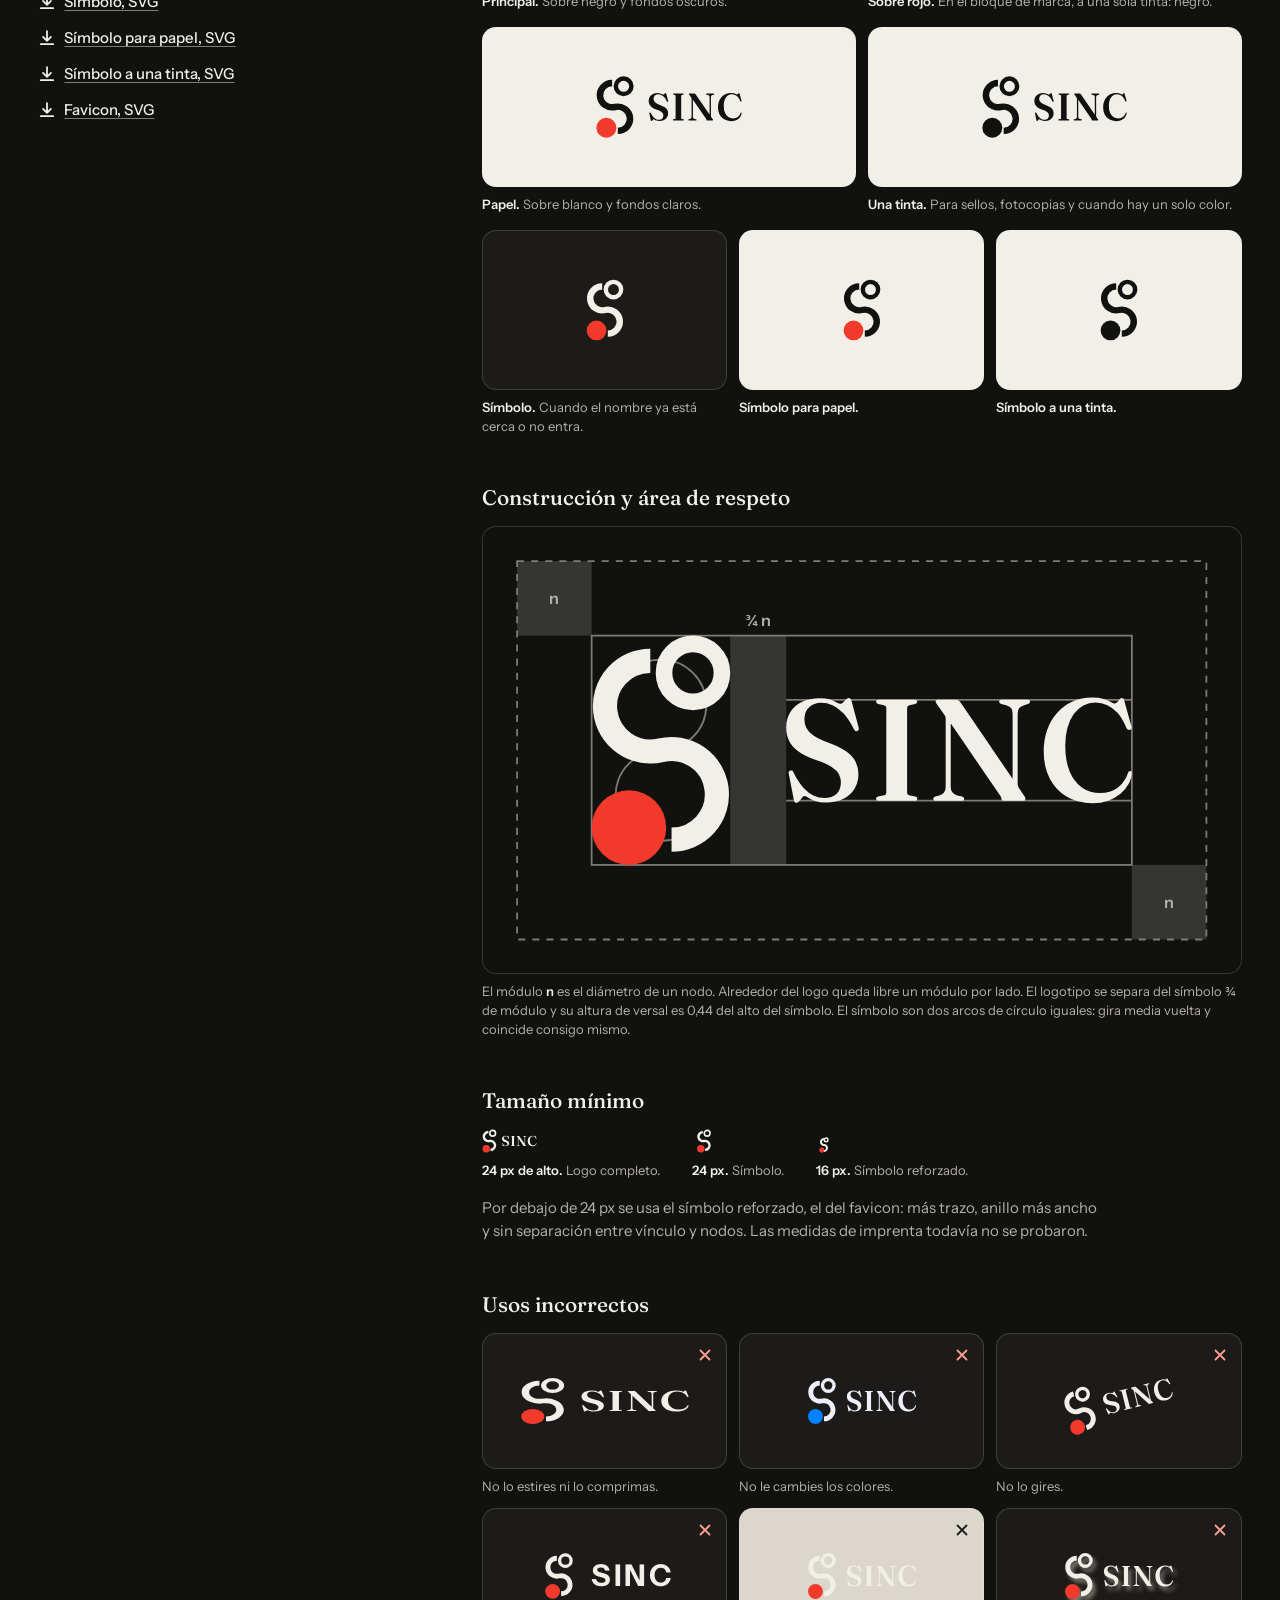
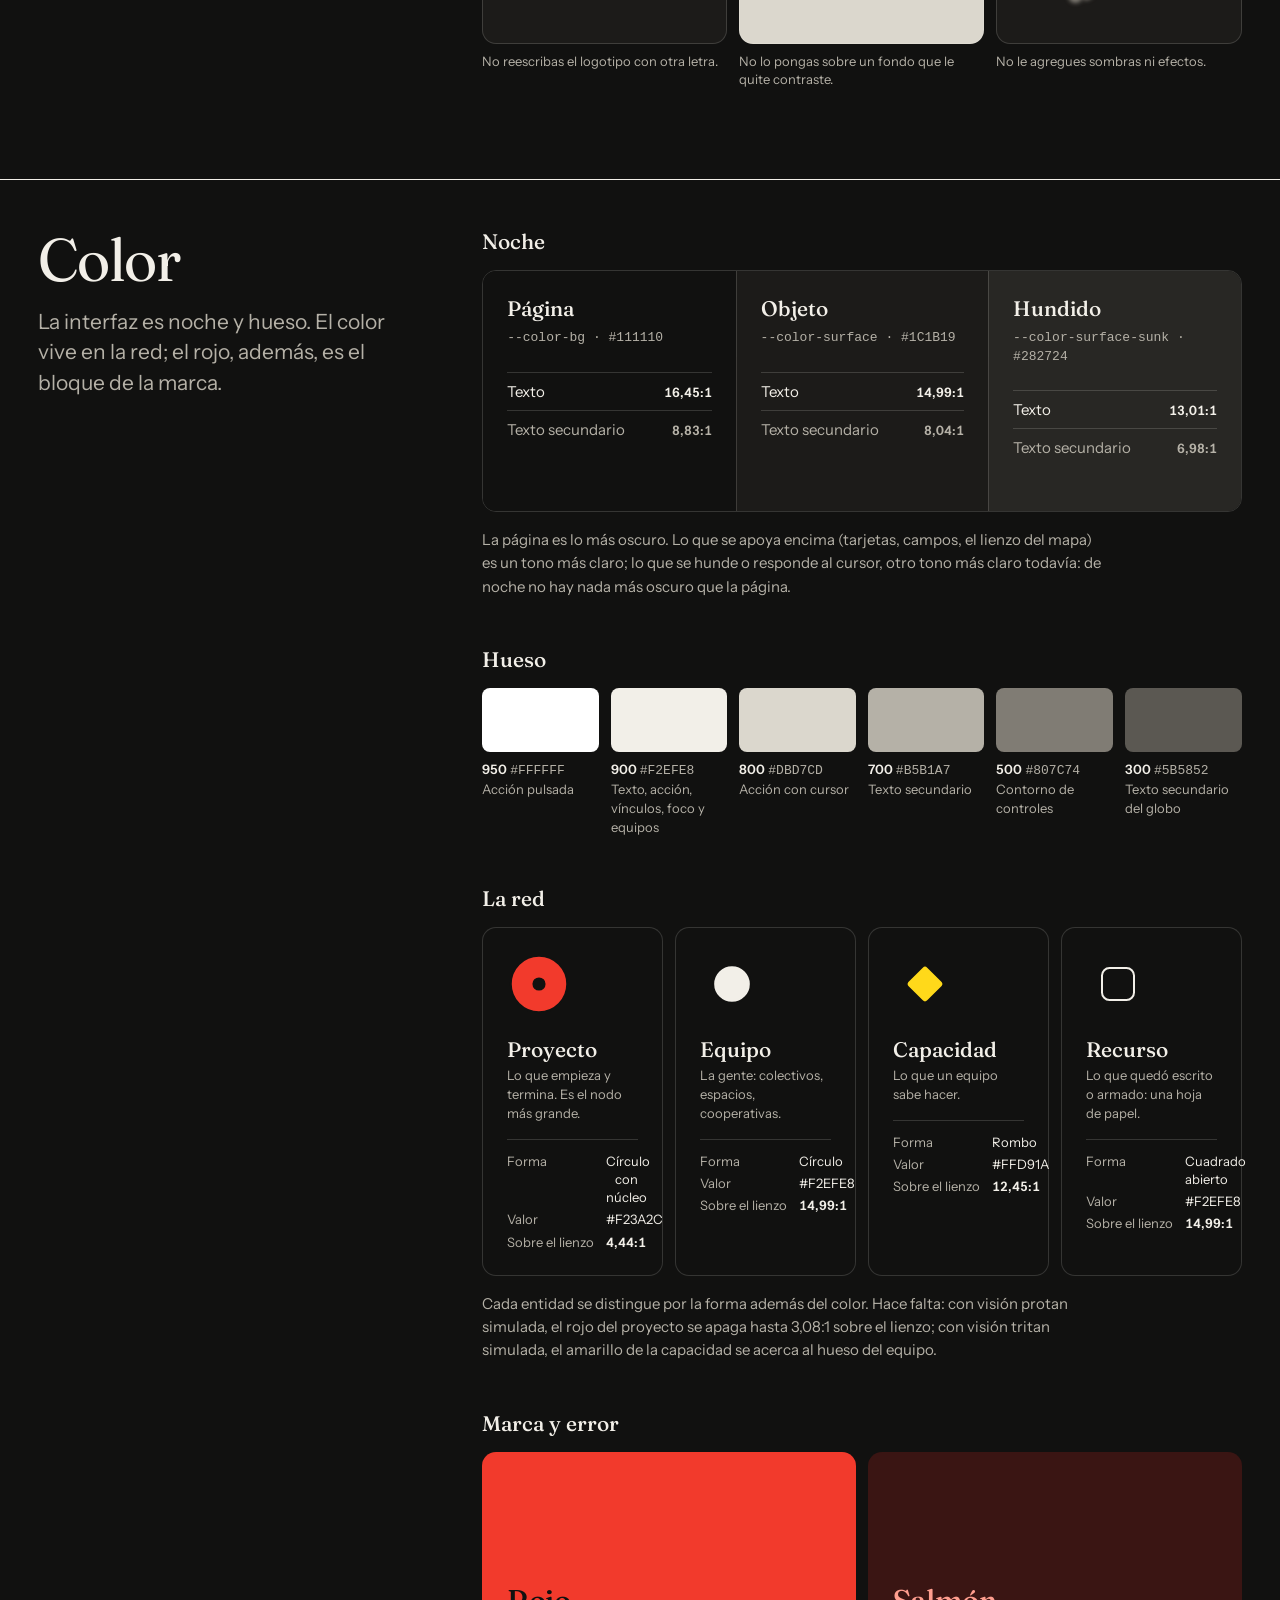
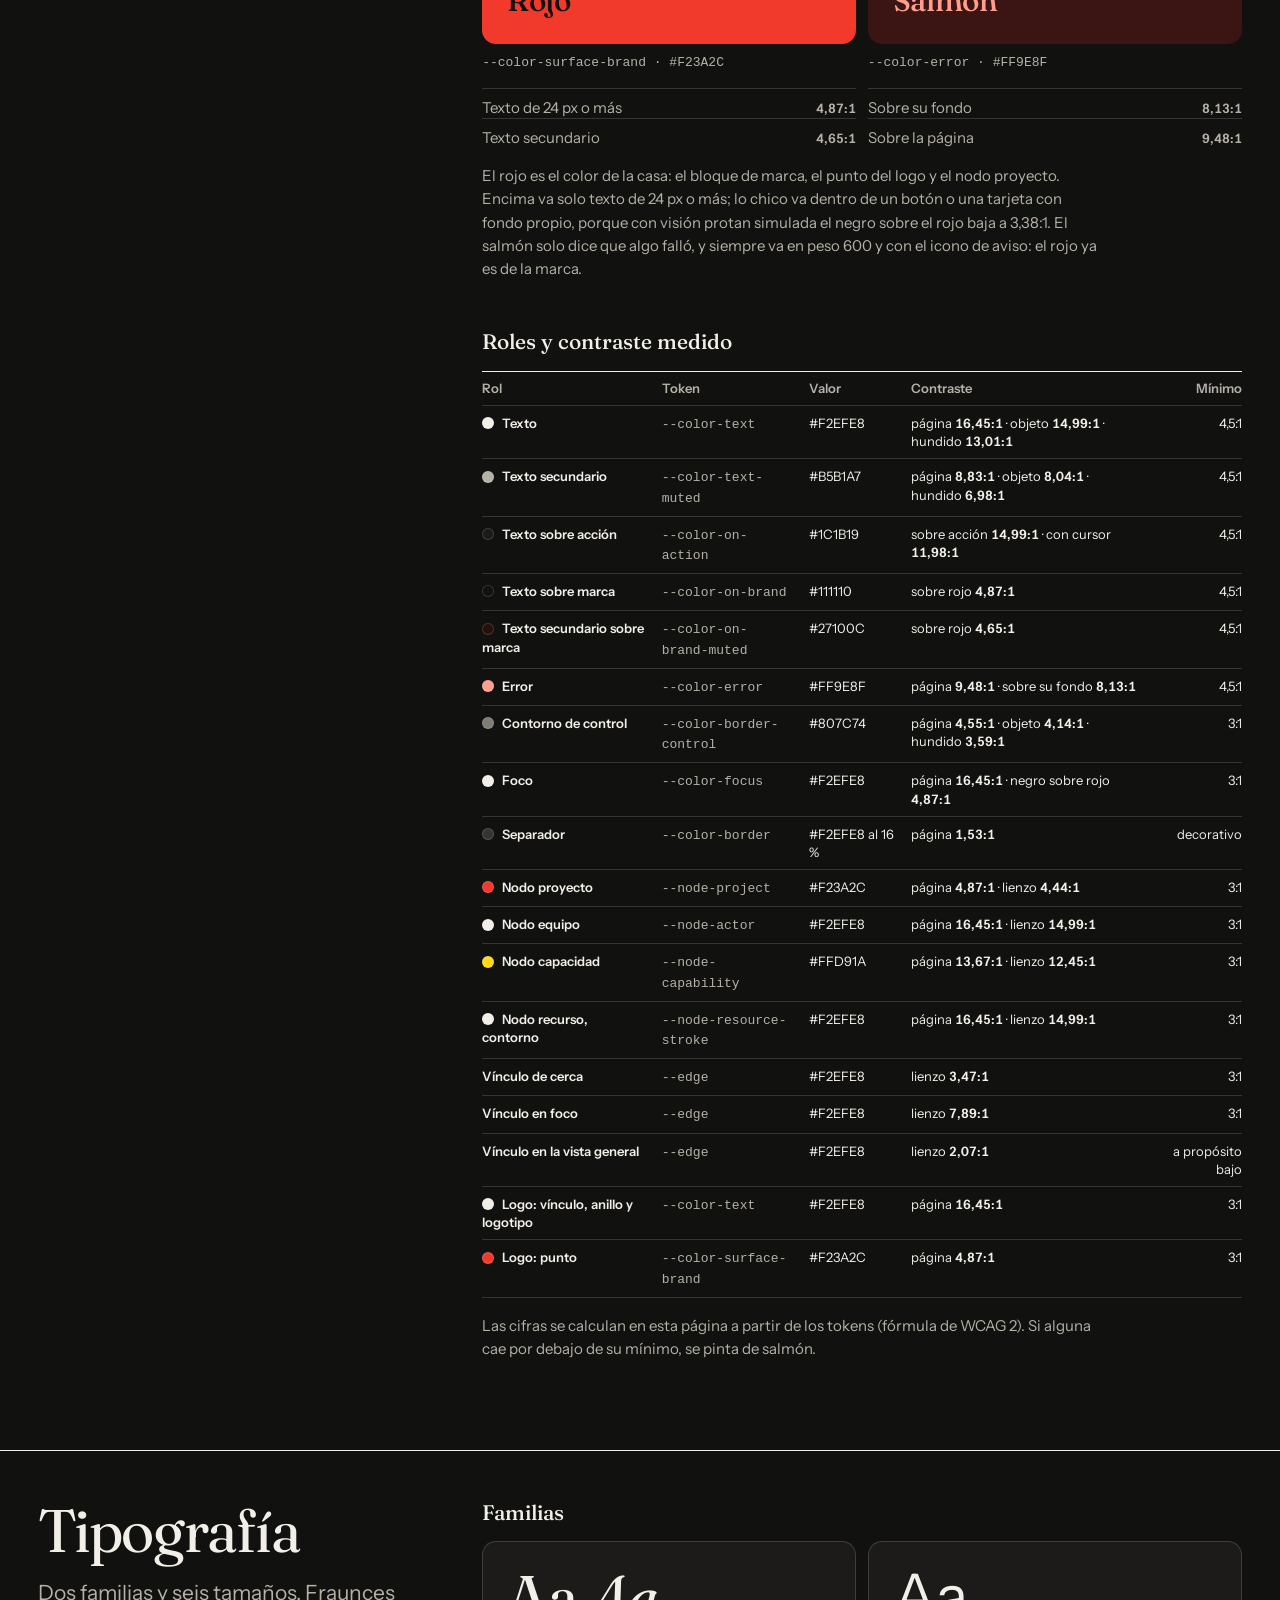
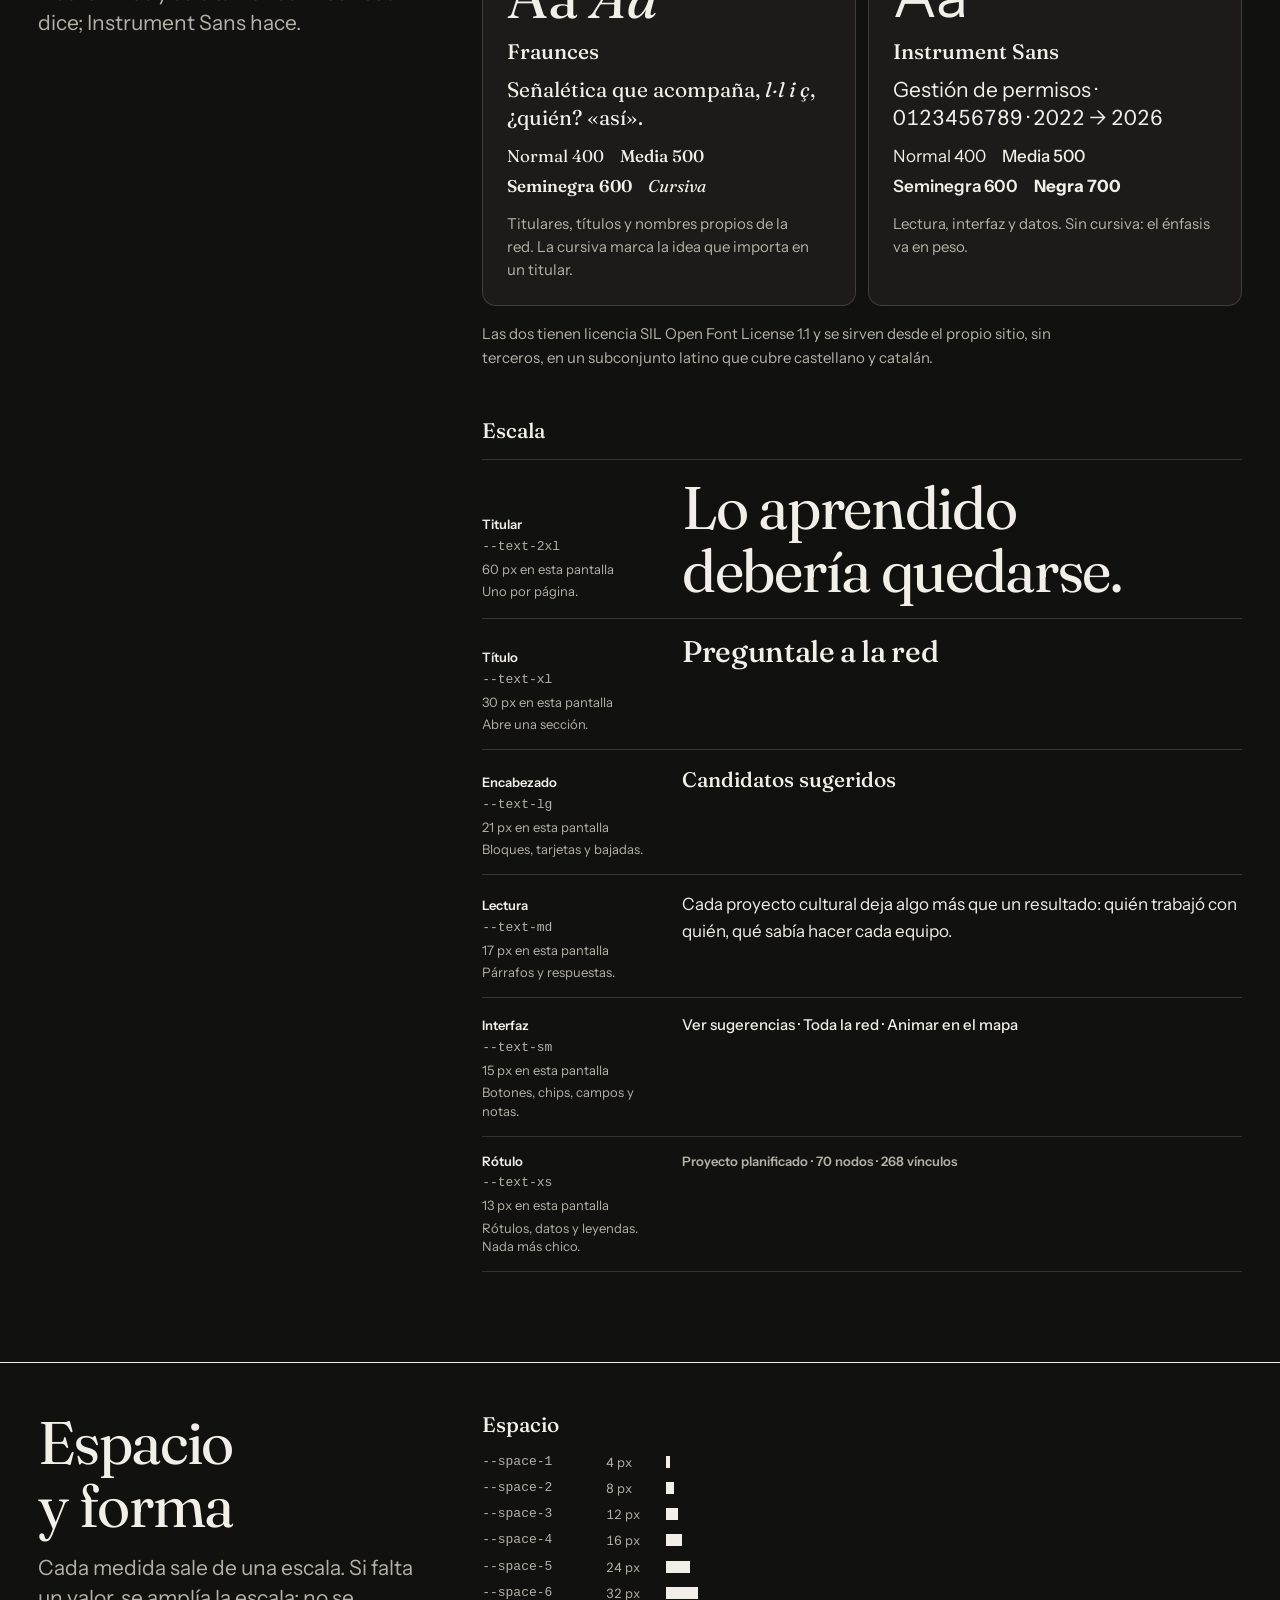
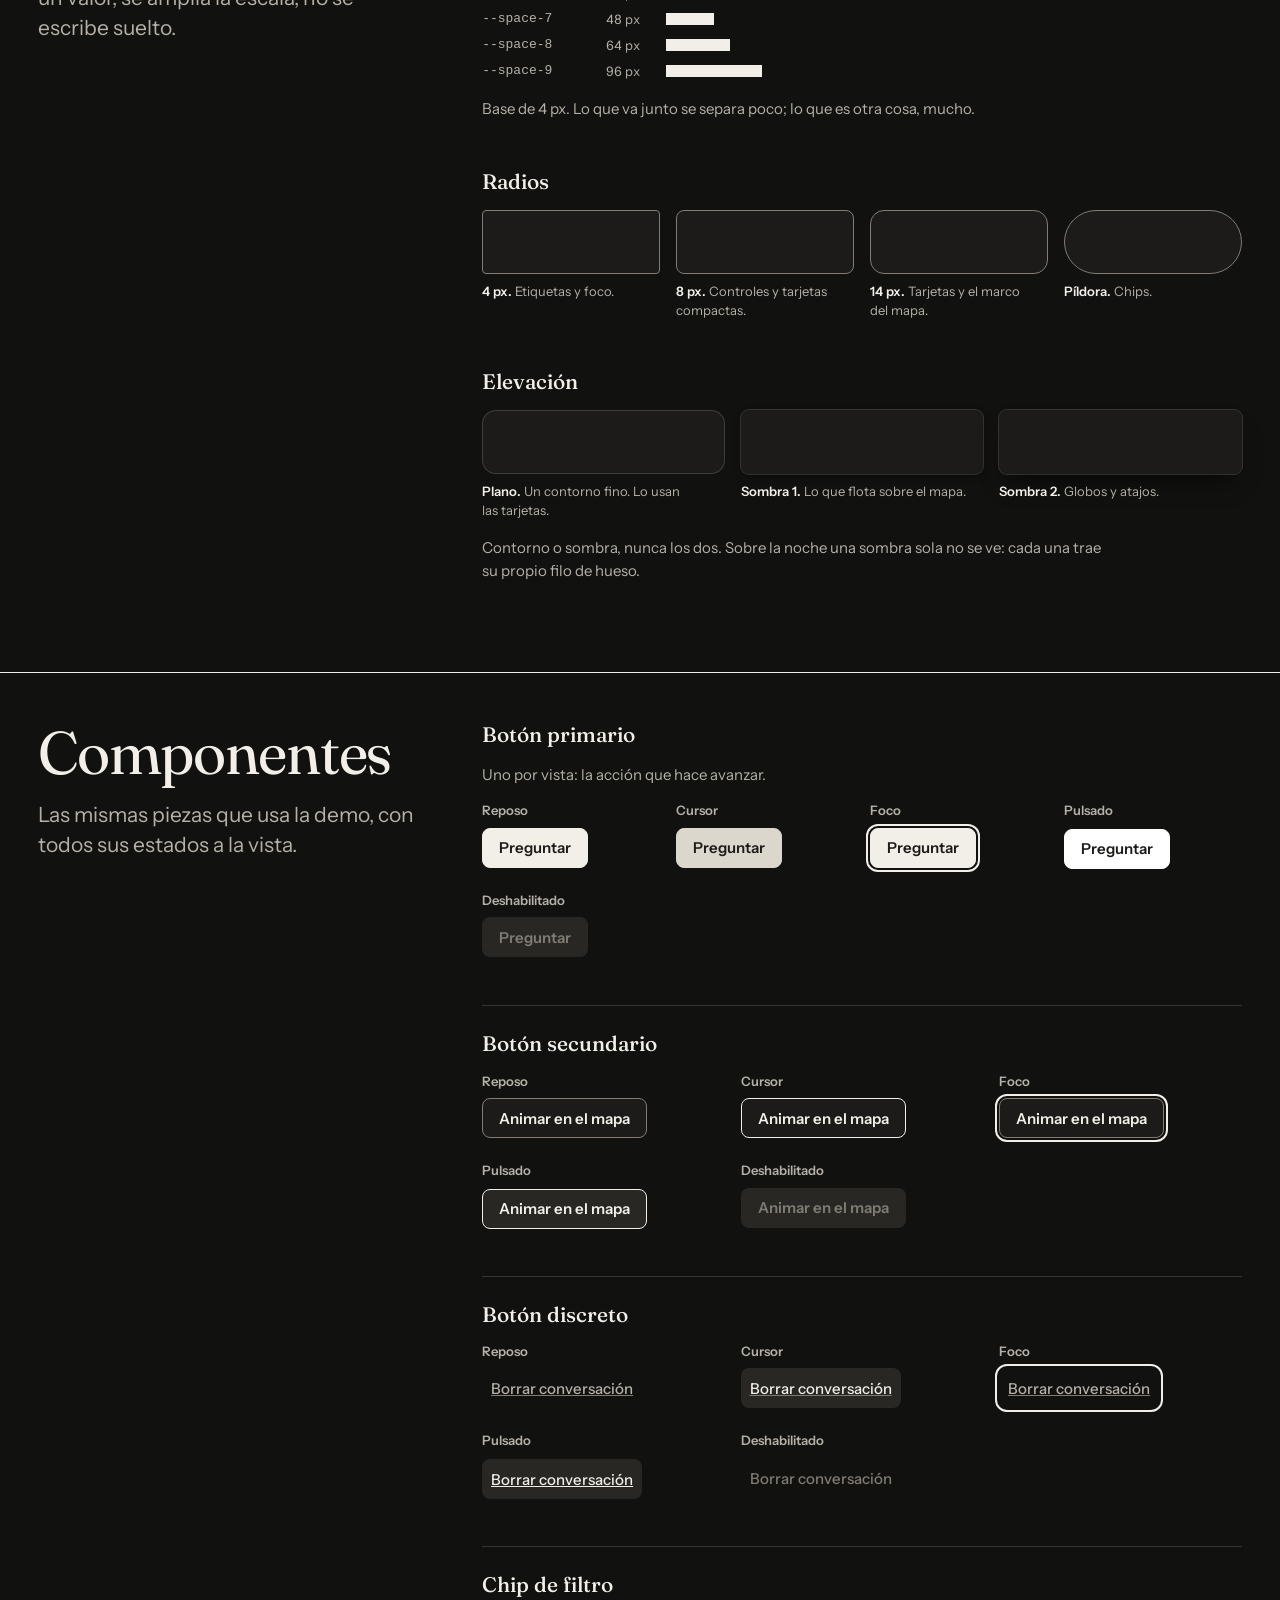
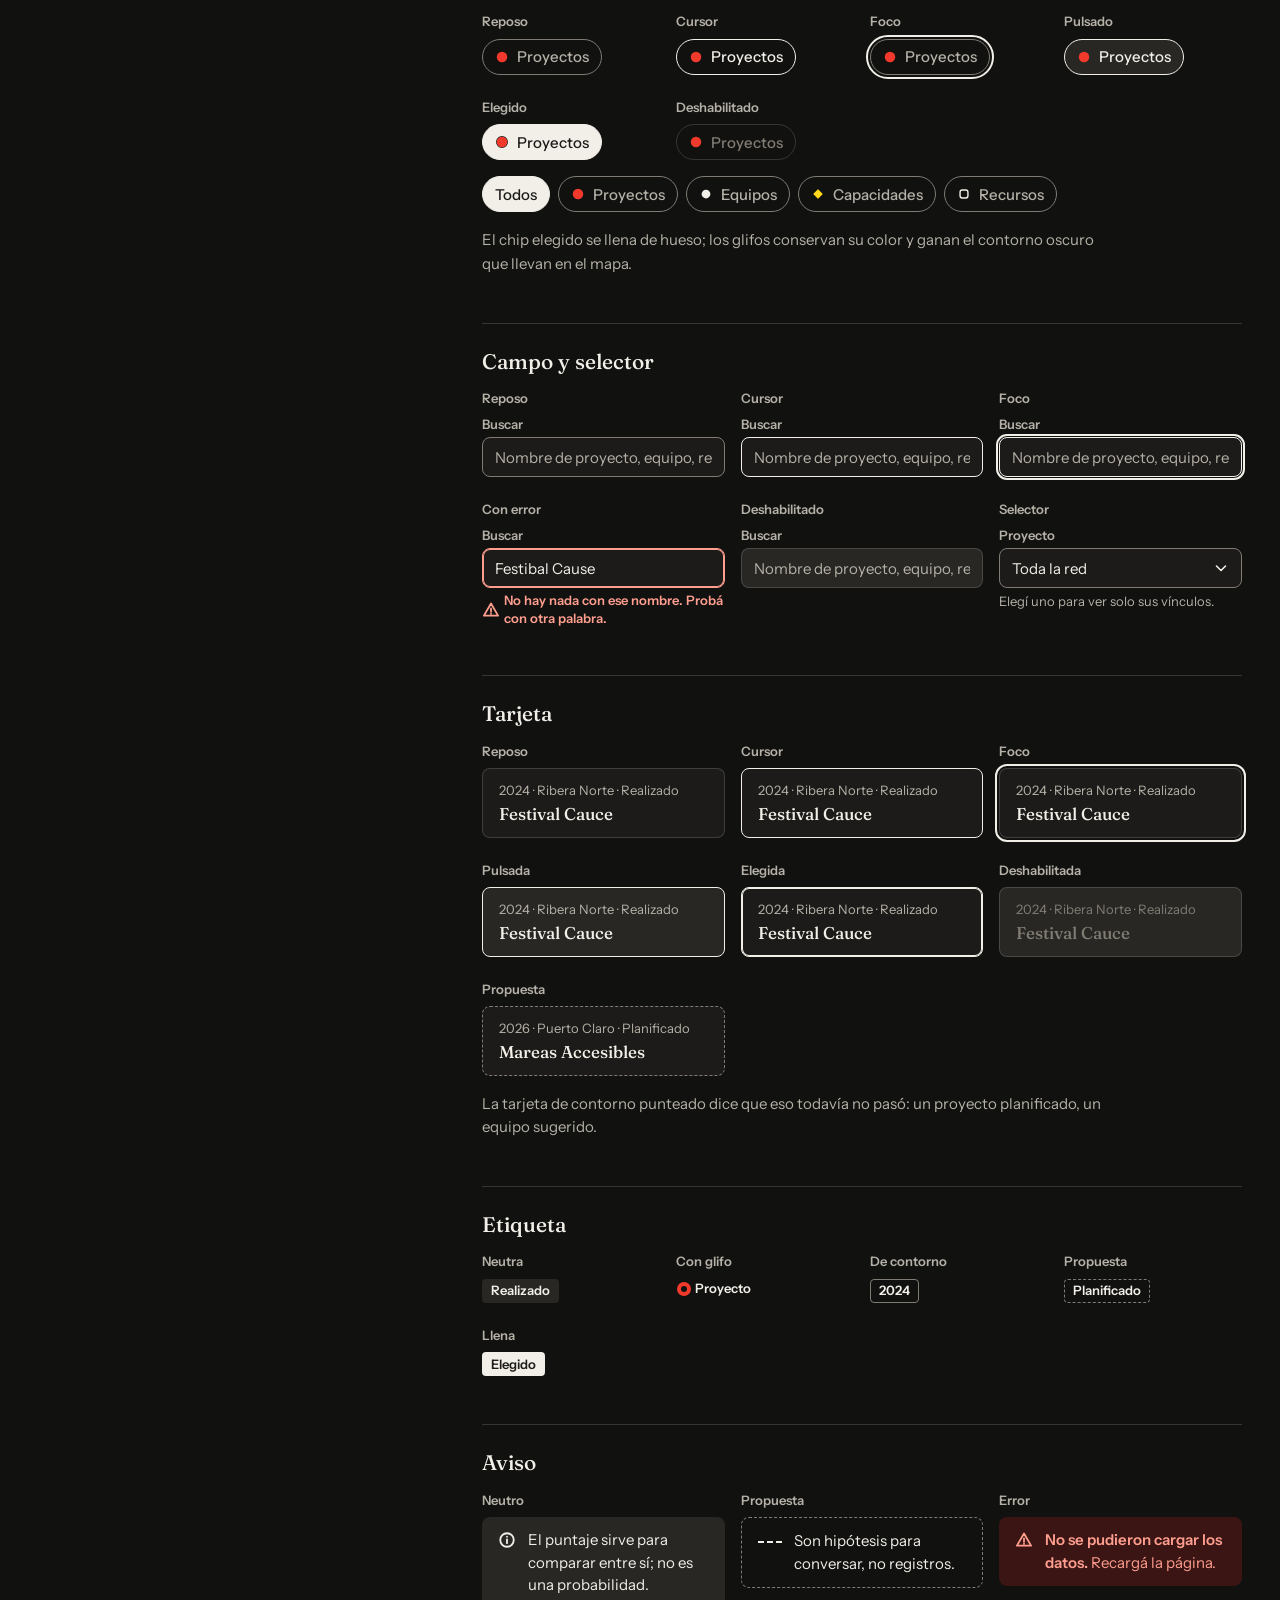
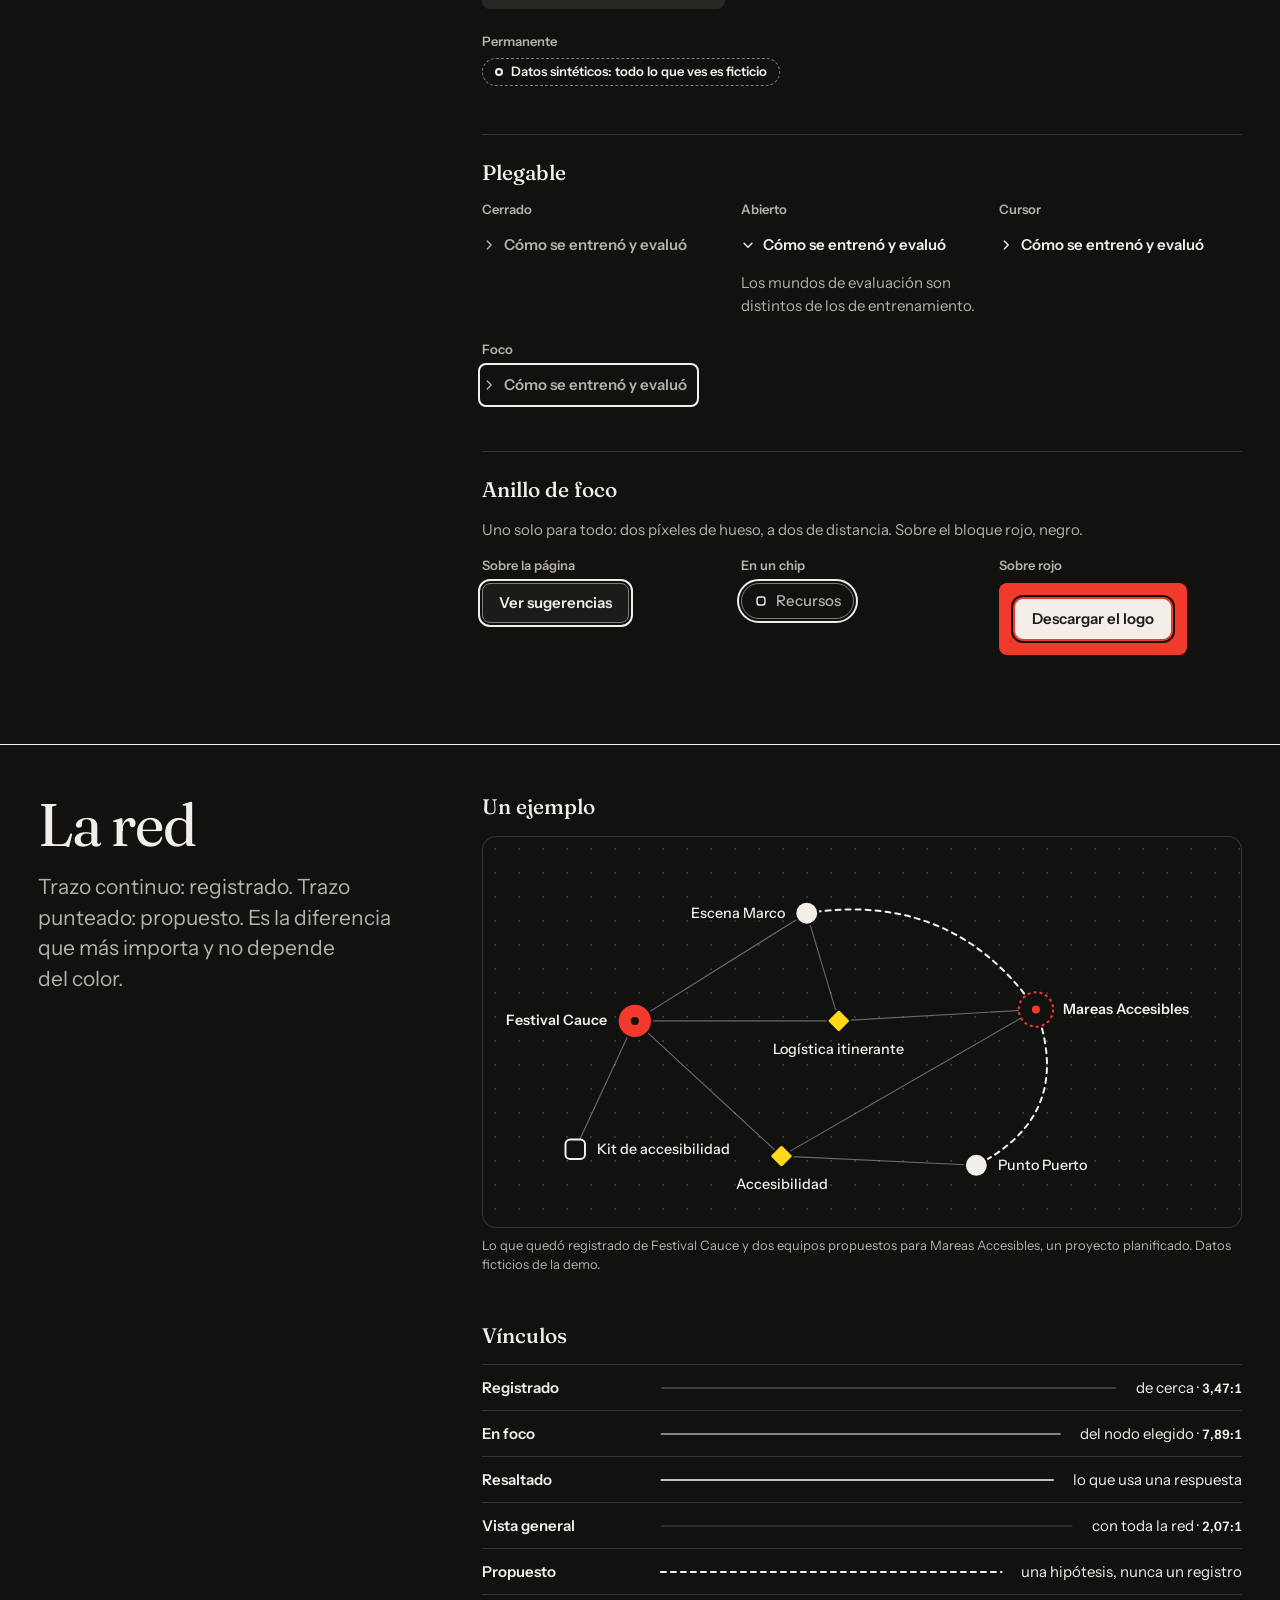
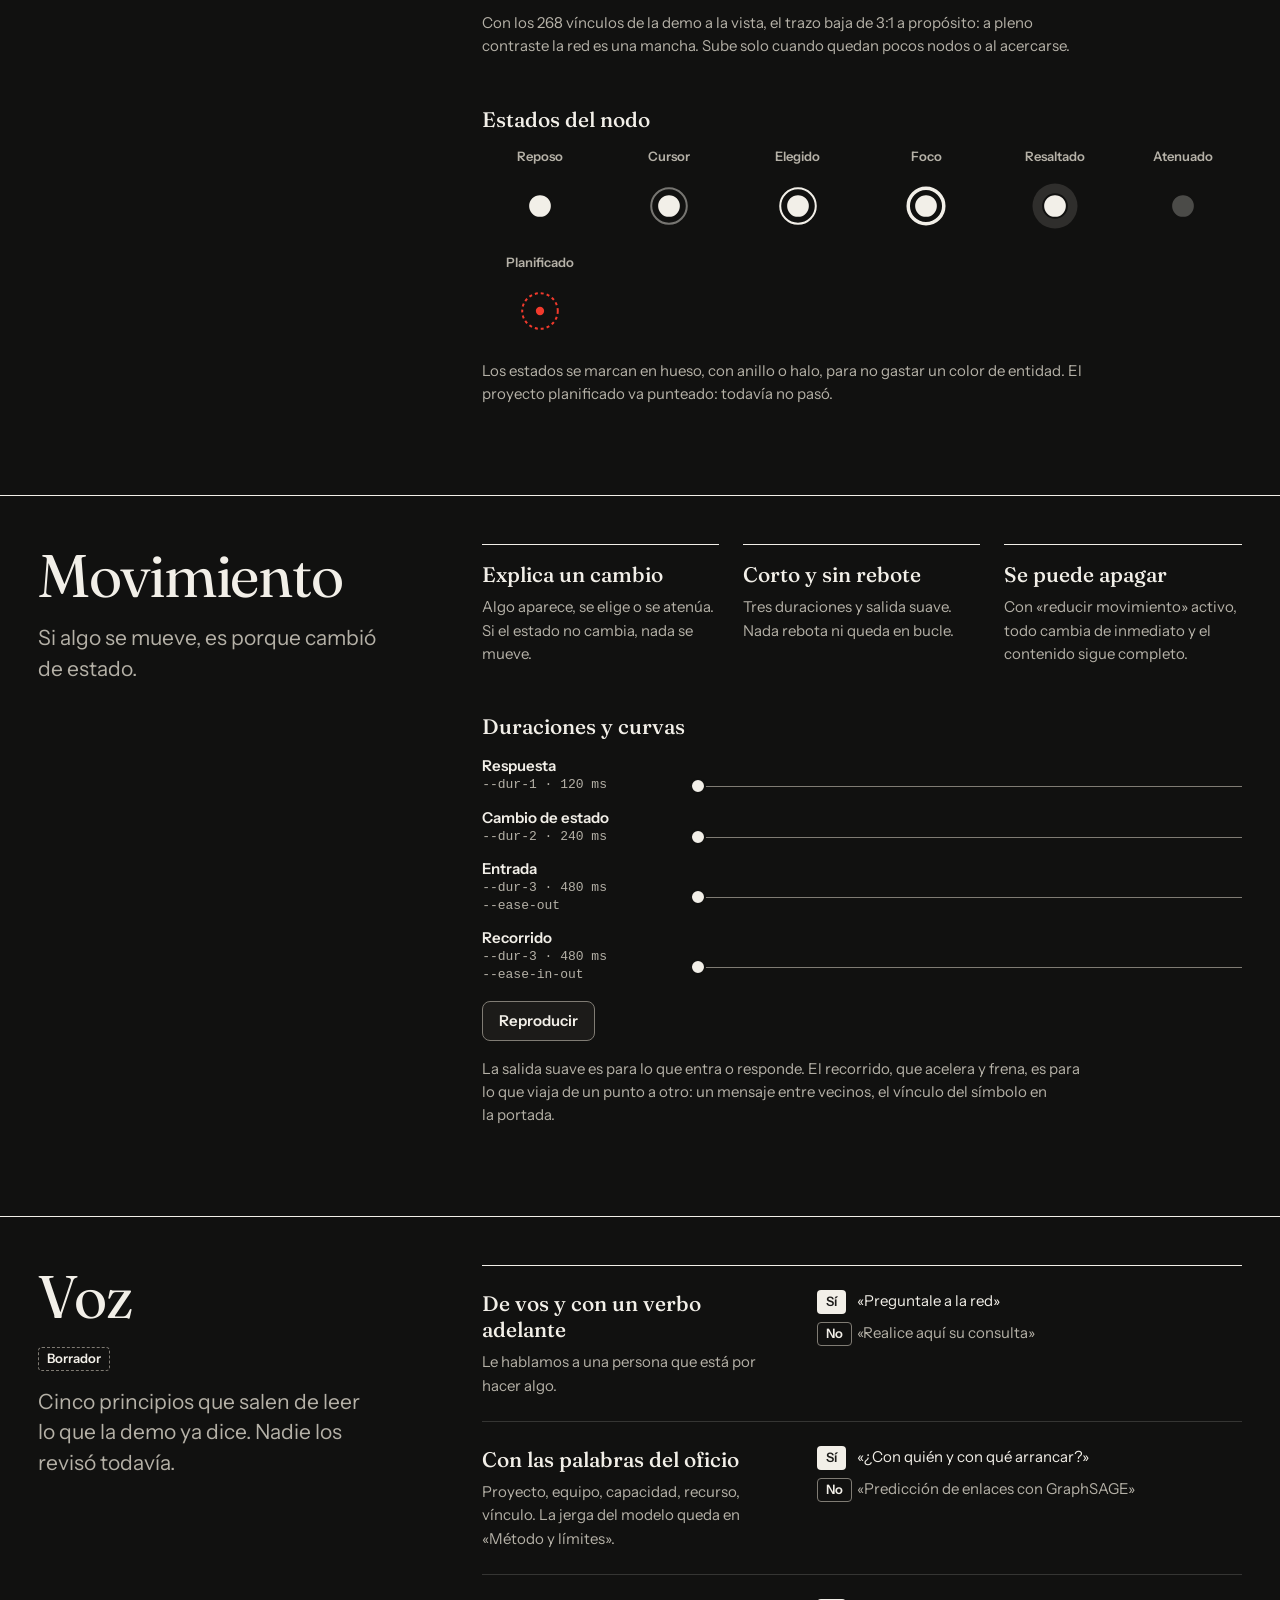
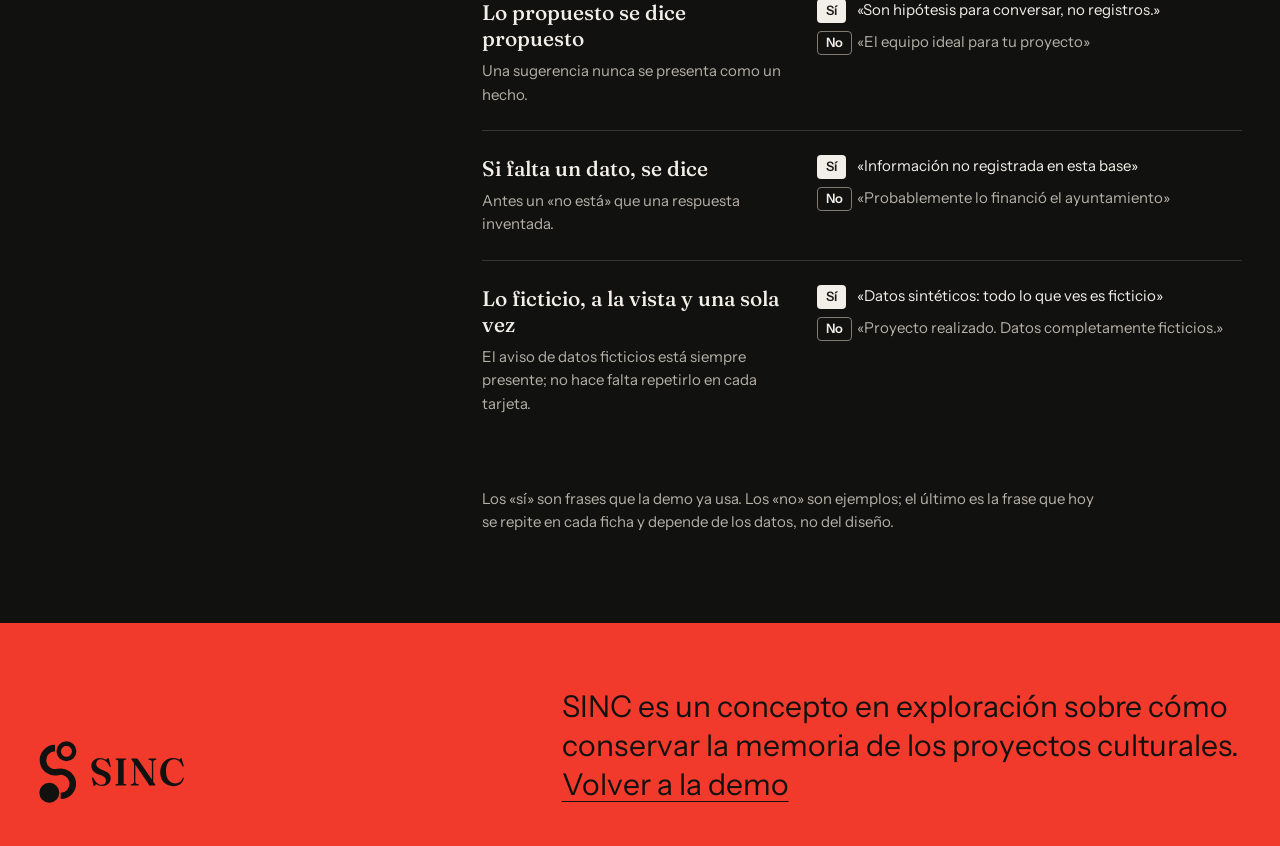
==== commit 5fe2681f: "Apply the Noche palette (black, red, yellow) across brand and demo Dark background with red brand su" ====
--- a/marca.html
+++ b/marca.html
@@ -3,17 +3,18 @@
   <head>
     <meta charset="utf-8" />
     <meta name="viewport" content="width=device-width, initial-scale=1" />
-    <meta name="theme-color" content="#f6f1e7" />
+    <meta name="theme-color" content="#111110" />
+    <meta name="color-scheme" content="dark" />
     <meta name="robots" content="noindex" />
     <meta name="description" content="Hoja de marca de SINC: logo, color, tipografía, componentes y lenguaje de la red." />
     <title>SINC — Hoja de marca</title>
-    <link rel="icon" href="assets/favicon.svg" type="image/svg+xml" />
-    <link rel="icon" href="assets/favicon-32.png" sizes="32x32" type="image/png" />
-    <link rel="apple-touch-icon" href="assets/apple-touch-icon.png" />
+    <link rel="icon" href="assets/favicon.svg?v=20261007-noche1" type="image/svg+xml" />
+    <link rel="icon" href="assets/favicon-32.png?v=20261007-noche1" sizes="32x32" type="image/png" />
+    <link rel="apple-touch-icon" href="assets/apple-touch-icon.png?v=20261007-noche1" />
     <link rel="preload" href="assets/fonts/instrument-sans-latin-var.woff2" as="font" type="font/woff2" crossorigin />
     <link rel="preload" href="assets/fonts/fraunces-latin-var.woff2" as="font" type="font/woff2" crossorigin />
-    <link rel="stylesheet" href="sistema.css?v=20261007-caso1" />
-    <link rel="stylesheet" href="marca.css?v=20261006-marca1" />
+    <link rel="stylesheet" href="sistema.css?v=20261007-noche1" />
+    <link rel="stylesheet" href="marca.css?v=20261007-noche1" />
   </head>
   <body>
     <a class="skip-link" href="#contenido">Saltar al contenido</a>
@@ -46,10 +47,10 @@
               <a class="button button-primary button-lg" href="assets/logo/sinc-logo.svg" download>Descargar el logo</a>
               <a class="button button-outline button-lg" href="#logo">Ver las reglas de uso</a>
             </div>
-            <p class="cover-meta">Versión 1, octubre de 2026. Esta hoja se arma con el mismo CSS que la demo: si cambia un token, cambia acá.</p>
-          </div>
-        </div>
-      </section>
+          </div>
+        </div>
+      </section>
+      <p class="cover-meta shell">Versión 1, octubre de 2026. Esta hoja se arma con el mismo CSS que la demo: si cambia un token, cambia acá.</p>
 
       <section class="idea shell" aria-labelledby="idea">
         <h2 class="t-display" id="idea">Los proyectos terminan. <em>Lo aprendido</em> debería quedarse.</h2>
@@ -65,9 +66,11 @@
           <p class="lede">El vínculo más simple de la red: un proyecto y un equipo, unidos.</p>
           <ul class="link-list" aria-label="Archivos del logo">
             <li><a href="assets/logo/sinc-logo.svg" download><span class="icon icon-download" aria-hidden="true"></span>Logo, SVG</a></li>
+            <li><a href="assets/logo/sinc-logo-negativo.svg" download><span class="icon icon-download" aria-hidden="true"></span>Logo sobre rojo, SVG</a></li>
+            <li><a href="assets/logo/sinc-logo-papel.svg" download><span class="icon icon-download" aria-hidden="true"></span>Logo para papel, SVG</a></li>
             <li><a href="assets/logo/sinc-logo-una-tinta.svg" download><span class="icon icon-download" aria-hidden="true"></span>Logo a una tinta, SVG</a></li>
-            <li><a href="assets/logo/sinc-logo-negativo.svg" download><span class="icon icon-download" aria-hidden="true"></span>Logo en negativo, SVG</a></li>
             <li><a href="assets/logo/sinc-simbolo.svg" download><span class="icon icon-download" aria-hidden="true"></span>Símbolo, SVG</a></li>
+            <li><a href="assets/logo/sinc-simbolo-papel.svg" download><span class="icon icon-download" aria-hidden="true"></span>Símbolo para papel, SVG</a></li>
             <li><a href="assets/logo/sinc-simbolo-una-tinta.svg" download><span class="icon icon-download" aria-hidden="true"></span>Símbolo a una tinta, SVG</a></li>
             <li><a href="assets/favicon.svg" download><span class="icon icon-download" aria-hidden="true"></span>Favicon, SVG</a></li>
           </ul>
@@ -76,19 +79,23 @@
           <div class="piece">
             <h3>Versiones</h3>
             <div class="grid grid--wide">
-              <figure class="fig"><div class="tile tile--paper tile--tall" style="--logo-height: var(--space-9)"><img class="logo-file" src="assets/logo/sinc-logo.svg" alt="Logo de SINC: símbolo en bosque y coral, logotipo en tinta" /></div><figcaption><strong>Principal.</strong> Sobre papel y fondos claros.</figcaption></figure>
-              <figure class="fig"><div class="tile tile--brand on-brand tile--tall" style="--logo-height: var(--space-9)"><img class="logo-file" src="assets/logo/sinc-logo-negativo.svg" alt="Logo de SINC en negativo, todo en papel" /></div><figcaption><strong>Negativo.</strong> Sobre bosque y fondos oscuros, a una sola tinta: papel.</figcaption></figure>
+              <figure class="fig"><div class="tile tile--page tile--night tile--tall" style="--logo-height: var(--space-9)"><img class="logo-file" src="assets/logo/sinc-logo.svg" alt="Logo de SINC: símbolo en hueso con el punto rojo, logotipo en hueso" /></div><figcaption><strong>Principal.</strong> Sobre negro y fondos oscuros.</figcaption></figure>
+              <figure class="fig"><div class="tile tile--brand on-brand tile--tall" style="--logo-height: var(--space-9)"><img class="logo-file" src="assets/logo/sinc-logo-negativo.svg" alt="Logo de SINC sobre rojo, todo en negro" /></div><figcaption><strong>Sobre rojo.</strong> En el bloque de marca, a una sola tinta: negro.</figcaption></figure>
+            </div>
+            <div class="grid grid--wide">
+              <figure class="fig"><div class="tile tile--light"><img class="logo-file" src="assets/logo/sinc-logo-papel.svg" alt="Logo de SINC para papel: símbolo en negro con el punto rojo, logotipo en negro" /></div><figcaption><strong>Papel.</strong> Sobre blanco y fondos claros.</figcaption></figure>
+              <figure class="fig"><div class="tile tile--light"><img class="logo-file" src="assets/logo/sinc-logo-una-tinta.svg" alt="Logo de SINC a una tinta, todo en negro" /></div><figcaption><strong>Una tinta.</strong> Para sellos, fotocopias y cuando hay un solo color.</figcaption></figure>
             </div>
             <div class="grid">
-              <figure class="fig"><div class="tile"><img class="logo-file" src="assets/logo/sinc-logo-una-tinta.svg" alt="Logo de SINC a una tinta" /></div><figcaption><strong>Una tinta.</strong> Para sellos, fotocopias y cuando hay un solo color.</figcaption></figure>
-              <figure class="fig"><div class="tile"><img class="logo-file" src="assets/logo/sinc-simbolo.svg" alt="Símbolo de SINC" /></div><figcaption><strong>Símbolo.</strong> Cuando el nombre ya está cerca o no entra.</figcaption></figure>
-              <figure class="fig"><div class="tile"><img class="logo-file" src="assets/logo/sinc-simbolo-una-tinta.svg" alt="Símbolo de SINC a una tinta" /></div><figcaption><strong>Símbolo a una tinta.</strong></figcaption></figure>
+              <figure class="fig"><div class="tile tile--night"><img class="logo-file" src="assets/logo/sinc-simbolo.svg" alt="Símbolo de SINC" /></div><figcaption><strong>Símbolo.</strong> Cuando el nombre ya está cerca o no entra.</figcaption></figure>
+              <figure class="fig"><div class="tile tile--light"><img class="logo-file" src="assets/logo/sinc-simbolo-papel.svg" alt="Símbolo de SINC para papel" /></div><figcaption><strong>Símbolo para papel.</strong></figcaption></figure>
+              <figure class="fig"><div class="tile tile--light"><img class="logo-file" src="assets/logo/sinc-simbolo-una-tinta.svg" alt="Símbolo de SINC a una tinta" /></div><figcaption><strong>Símbolo a una tinta.</strong></figcaption></figure>
             </div>
           </div>
 
           <div class="piece">
             <h3>Construcción y área de respeto</h3>
-            <figure class="fig"><div class="tile tile--paper"><svg class="construction" viewBox="-6.56 -15.56 140.85 79.13" role="img" aria-label="Construcción del logo: el módulo n es el diámetro de un nodo; el área de respeto mide un módulo por lado" focusable="false"><rect class="module" x="-4.56" y="-13.56" width="14.8" height="14.8"/><rect class="module" x="117.49" y="46.76" width="14.8" height="14.8"/><rect class="module" x="37.76" y="1.24" width="11.10" height="45.53"/><rect class="guide guide--area" x="-4.56" y="-13.56" width="136.85" height="75.13"/><rect class="guide" x="10.24" y="1.24" width="107.25" height="45.53"/><circle class="guide" cx="24" cy="15" r="9"/><circle class="guide" cx="24" cy="33" r="9"/><path class="guide" d="M48.86 13.98H117.49M48.86 34.02H117.49"/><g class="logo"><path class="logo-link" d="M21.89 6.25A9 9 0 1 0 24 24A9 9 0 1 1 26.11 41.75" fill="none" stroke-width="4.8"/><circle class="logo-ring" cx="30.36" cy="8.64" r="5.75" fill="none" stroke-width="3.3"/><circle class="logo-dot" cx="17.64" cy="39.36" r="7.4"/><path class="logo-word" d="M56.72 34.39Q55.47 34.39 54.62 34.07Q53.77 33.74 53.26 33.42Q52.76 33.09 52.53 33.09Q52.33 33.09 52.13 33.29Q51.94 33.5 51.74 33.77Q51.54 34.03 51.34 34.23Q51.14 34.43 50.94 34.43Q50.74 34.43 50.6 34.3Q50.45 34.17 50.4 33.92L49.36 28.59Q49.32 28.38 49.4 28.24Q49.48 28.09 49.67 28.04Q49.87 27.96 50.02 28.04Q50.18 28.12 50.29 28.35Q51.27 30.32 52.28 31.44Q53.3 32.56 54.34 33.02Q55.37 33.49 56.43 33.49Q57.95 33.49 58.84 32.67Q59.72 31.86 59.72 30.41Q59.72 29.49 59.33 28.74Q58.94 27.99 57.89 27.31Q56.85 26.63 54.9 25.99Q52.7 25.23 51.38 24.29Q50.05 23.36 49.46 22.15Q48.86 20.95 48.86 19.42Q48.86 17.7 49.7 16.4Q50.54 15.1 52.03 14.38Q53.53 13.65 55.47 13.65Q56.73 13.65 57.56 13.93Q58.38 14.21 58.88 14.5Q59.38 14.79 59.68 14.79Q59.94 14.79 60.2 14.49Q60.45 14.2 60.71 13.9Q60.97 13.6 61.26 13.6Q61.46 13.6 61.59 13.73Q61.73 13.86 61.83 14.18L63.26 19.52Q63.32 19.76 63.24 19.94Q63.17 20.11 62.97 20.18Q62.79 20.25 62.62 20.17Q62.46 20.08 62.34 19.88Q61.3 17.83 60.23 16.67Q59.15 15.51 58.06 15.04Q56.96 14.56 55.82 14.56Q54.33 14.56 53.41 15.46Q52.48 16.36 52.48 17.89Q52.48 18.81 52.88 19.59Q53.27 20.37 54.28 21.07Q55.29 21.77 57.15 22.45Q59.42 23.27 60.75 24.21Q62.07 25.14 62.64 26.28Q63.22 27.41 63.2 28.82Q63.2 30.37 62.44 31.63Q61.67 32.9 60.23 33.64Q58.78 34.39 56.72 34.39ZM72.87 32.38Q72.87 32.63 73.03 32.78Q73.19 32.93 73.5 33L74.49 33.19Q74.89 33.3 74.89 33.62Q74.89 33.8 74.77 33.91Q74.65 34.02 74.38 34.02H67.24Q66.96 34.02 66.84 33.91Q66.71 33.8 66.71 33.62Q66.71 33.3 67.11 33.19L68.09 33Q68.42 32.93 68.58 32.78Q68.74 32.63 68.74 32.38V15.62Q68.74 15.37 68.58 15.22Q68.42 15.07 68.09 15L67.11 14.81Q66.71 14.7 66.71 14.38Q66.71 14.2 66.84 14.09Q66.96 13.98 67.24 13.98H74.38Q74.65 13.98 74.77 14.09Q74.89 14.2 74.89 14.38Q74.89 14.7 74.49 14.81L73.5 15Q73.19 15.07 73.03 15.22Q72.87 15.37 72.87 15.62ZM84.21 33.62Q84.21 33.8 84.08 33.91Q83.95 34.02 83.69 34.02H78.58Q78.33 34.02 78.19 33.91Q78.05 33.8 78.05 33.62Q78.05 33.33 78.47 33.17L79.24 32.96Q79.89 32.73 80.21 32.37Q80.53 32.01 80.53 31.3V17.83Q80.53 17.49 80.46 17.29Q80.39 17.09 80.09 16.72L78.83 14.9Q78.67 14.68 78.6 14.56Q78.53 14.43 78.53 14.31Q78.53 14.16 78.65 14.07Q78.77 13.98 78.97 13.98H82.63Q82.9 13.98 83.08 14.1Q83.26 14.21 83.48 14.51L94.28 30.35L93.82 31.43V16.7Q93.82 15.99 93.51 15.62Q93.19 15.26 92.53 15.04L91.55 14.83Q91.13 14.66 91.13 14.38Q91.13 14.2 91.26 14.09Q91.39 13.98 91.66 13.98H96.76Q97.03 13.98 97.16 14.09Q97.28 14.2 97.28 14.38Q97.28 14.67 96.87 14.83L96.1 15.04Q95.45 15.24 95.14 15.61Q94.82 15.97 94.82 16.7V30.55Q94.82 30.87 94.89 31.11Q94.95 31.35 95.1 31.56L96.04 32.93Q96.25 33.23 96.31 33.37Q96.37 33.52 96.37 33.64Q96.37 33.82 96.25 33.92Q96.13 34.02 95.88 34.02H92.05Q91.58 34.02 91.58 33.63Q91.58 33.47 91.52 33.31Q91.46 33.14 91.2 32.8L80.54 17.2L81.53 16.69V31.31Q81.53 32 81.84 32.36Q82.15 32.73 82.8 32.96L83.81 33.17Q84.21 33.33 84.21 33.62ZM117.49 28.49Q117.42 29.64 116.84 30.72Q116.26 31.8 115.24 32.65Q114.21 33.5 112.8 34Q111.39 34.5 109.66 34.5Q106.67 34.5 104.5 33.19Q102.34 31.88 101.16 29.56Q99.99 27.23 99.99 24.2Q99.99 21.87 100.69 19.92Q101.39 17.98 102.68 16.55Q103.97 15.11 105.72 14.33Q107.47 13.54 109.56 13.54Q110.98 13.54 111.89 13.83Q112.81 14.13 113.32 14.43Q113.83 14.73 114.04 14.73Q114.31 14.73 114.56 14.45Q114.8 14.17 115.04 13.9Q115.29 13.63 115.51 13.63Q115.67 13.63 115.79 13.73Q115.9 13.84 115.97 14.1L117.43 19.34Q117.5 19.56 117.41 19.74Q117.32 19.91 117.09 19.95Q116.87 19.99 116.69 19.9Q116.52 19.81 116.42 19.56Q115.64 17.72 114.69 16.62Q113.74 15.53 112.62 15.04Q111.51 14.54 110.25 14.54Q108.95 14.54 107.86 15.13Q106.77 15.72 105.96 16.82Q105.15 17.93 104.71 19.51Q104.27 21.08 104.27 23.07Q104.27 26.15 105.16 28.25Q106.06 30.35 107.62 31.43Q109.19 32.5 111.22 32.5Q113.25 32.5 114.68 31.43Q116.12 30.37 116.74 28.44Q116.84 28.24 116.96 28.16Q117.07 28.08 117.22 28.11Q117.36 28.12 117.42 28.22Q117.49 28.32 117.49 28.49Z"/></g><text x="2.84" y="-5.06" text-anchor="middle">n</text><text x="124.89" y="55.26" text-anchor="middle">n</text><text x="43.31" y="-0.76" text-anchor="middle">¾ n</text></svg></div>
+            <figure class="fig"><div class="tile tile--page"><svg class="construction" viewBox="-6.56 -15.56 140.85 79.13" role="img" aria-label="Construcción del logo: el módulo n es el diámetro de un nodo; el área de respeto mide un módulo por lado" focusable="false"><rect class="module" x="-4.56" y="-13.56" width="14.8" height="14.8"/><rect class="module" x="117.49" y="46.76" width="14.8" height="14.8"/><rect class="module" x="37.76" y="1.24" width="11.10" height="45.53"/><rect class="guide guide--area" x="-4.56" y="-13.56" width="136.85" height="75.13"/><rect class="guide" x="10.24" y="1.24" width="107.25" height="45.53"/><circle class="guide" cx="24" cy="15" r="9"/><circle class="guide" cx="24" cy="33" r="9"/><path class="guide" d="M48.86 13.98H117.49M48.86 34.02H117.49"/><g class="logo"><path class="logo-link" d="M21.89 6.25A9 9 0 1 0 24 24A9 9 0 1 1 26.11 41.75" fill="none" stroke-width="4.8"/><circle class="logo-ring" cx="30.36" cy="8.64" r="5.75" fill="none" stroke-width="3.3"/><circle class="logo-dot" cx="17.64" cy="39.36" r="7.4"/><path class="logo-word" d="M56.72 34.39Q55.47 34.39 54.62 34.07Q53.77 33.74 53.26 33.42Q52.76 33.09 52.53 33.09Q52.33 33.09 52.13 33.29Q51.94 33.5 51.74 33.77Q51.54 34.03 51.34 34.23Q51.14 34.43 50.94 34.43Q50.74 34.43 50.6 34.3Q50.45 34.17 50.4 33.92L49.36 28.59Q49.32 28.38 49.4 28.24Q49.48 28.09 49.67 28.04Q49.87 27.96 50.02 28.04Q50.18 28.12 50.29 28.35Q51.27 30.32 52.28 31.44Q53.3 32.56 54.34 33.02Q55.37 33.49 56.43 33.49Q57.95 33.49 58.84 32.67Q59.72 31.86 59.72 30.41Q59.72 29.49 59.33 28.74Q58.94 27.99 57.89 27.31Q56.85 26.63 54.9 25.99Q52.7 25.23 51.38 24.29Q50.05 23.36 49.46 22.15Q48.86 20.95 48.86 19.42Q48.86 17.7 49.7 16.4Q50.54 15.1 52.03 14.38Q53.53 13.65 55.47 13.65Q56.73 13.65 57.56 13.93Q58.38 14.21 58.88 14.5Q59.38 14.79 59.68 14.79Q59.94 14.79 60.2 14.49Q60.45 14.2 60.71 13.9Q60.97 13.6 61.26 13.6Q61.46 13.6 61.59 13.73Q61.73 13.86 61.83 14.18L63.26 19.52Q63.32 19.76 63.24 19.94Q63.17 20.11 62.97 20.18Q62.79 20.25 62.62 20.17Q62.46 20.08 62.34 19.88Q61.3 17.83 60.23 16.67Q59.15 15.51 58.06 15.04Q56.96 14.56 55.82 14.56Q54.33 14.56 53.41 15.46Q52.48 16.36 52.48 17.89Q52.48 18.81 52.88 19.59Q53.27 20.37 54.28 21.07Q55.29 21.77 57.15 22.45Q59.42 23.27 60.75 24.21Q62.07 25.14 62.64 26.28Q63.22 27.41 63.2 28.82Q63.2 30.37 62.44 31.63Q61.67 32.9 60.23 33.64Q58.78 34.39 56.72 34.39ZM72.87 32.38Q72.87 32.63 73.03 32.78Q73.19 32.93 73.5 33L74.49 33.19Q74.89 33.3 74.89 33.62Q74.89 33.8 74.77 33.91Q74.65 34.02 74.38 34.02H67.24Q66.96 34.02 66.84 33.91Q66.71 33.8 66.71 33.62Q66.71 33.3 67.11 33.19L68.09 33Q68.42 32.93 68.58 32.78Q68.74 32.63 68.74 32.38V15.62Q68.74 15.37 68.58 15.22Q68.42 15.07 68.09 15L67.11 14.81Q66.71 14.7 66.71 14.38Q66.71 14.2 66.84 14.09Q66.96 13.98 67.24 13.98H74.38Q74.65 13.98 74.77 14.09Q74.89 14.2 74.89 14.38Q74.89 14.7 74.49 14.81L73.5 15Q73.19 15.07 73.03 15.22Q72.87 15.37 72.87 15.62ZM84.21 33.62Q84.21 33.8 84.08 33.91Q83.95 34.02 83.69 34.02H78.58Q78.33 34.02 78.19 33.91Q78.05 33.8 78.05 33.62Q78.05 33.33 78.47 33.17L79.24 32.96Q79.89 32.73 80.21 32.37Q80.53 32.01 80.53 31.3V17.83Q80.53 17.49 80.46 17.29Q80.39 17.09 80.09 16.72L78.83 14.9Q78.67 14.68 78.6 14.56Q78.53 14.43 78.53 14.31Q78.53 14.16 78.65 14.07Q78.77 13.98 78.97 13.98H82.63Q82.9 13.98 83.08 14.1Q83.26 14.21 83.48 14.51L94.28 30.35L93.82 31.43V16.7Q93.82 15.99 93.51 15.62Q93.19 15.26 92.53 15.04L91.55 14.83Q91.13 14.66 91.13 14.38Q91.13 14.2 91.26 14.09Q91.39 13.98 91.66 13.98H96.76Q97.03 13.98 97.16 14.09Q97.28 14.2 97.28 14.38Q97.28 14.67 96.87 14.83L96.1 15.04Q95.45 15.24 95.14 15.61Q94.82 15.97 94.82 16.7V30.55Q94.82 30.87 94.89 31.11Q94.95 31.35 95.1 31.56L96.04 32.93Q96.25 33.23 96.31 33.37Q96.37 33.52 96.37 33.64Q96.37 33.82 96.25 33.92Q96.13 34.02 95.88 34.02H92.05Q91.58 34.02 91.58 33.63Q91.58 33.47 91.52 33.31Q91.46 33.14 91.2 32.8L80.54 17.2L81.53 16.69V31.31Q81.53 32 81.84 32.36Q82.15 32.73 82.8 32.96L83.81 33.17Q84.21 33.33 84.21 33.62ZM117.49 28.49Q117.42 29.64 116.84 30.72Q116.26 31.8 115.24 32.65Q114.21 33.5 112.8 34Q111.39 34.5 109.66 34.5Q106.67 34.5 104.5 33.19Q102.34 31.88 101.16 29.56Q99.99 27.23 99.99 24.2Q99.99 21.87 100.69 19.92Q101.39 17.98 102.68 16.55Q103.97 15.11 105.72 14.33Q107.47 13.54 109.56 13.54Q110.98 13.54 111.89 13.83Q112.81 14.13 113.32 14.43Q113.83 14.73 114.04 14.73Q114.31 14.73 114.56 14.45Q114.8 14.17 115.04 13.9Q115.29 13.63 115.51 13.63Q115.67 13.63 115.79 13.73Q115.9 13.84 115.97 14.1L117.43 19.34Q117.5 19.56 117.41 19.74Q117.32 19.91 117.09 19.95Q116.87 19.99 116.69 19.9Q116.52 19.81 116.42 19.56Q115.64 17.72 114.69 16.62Q113.74 15.53 112.62 15.04Q111.51 14.54 110.25 14.54Q108.95 14.54 107.86 15.13Q106.77 15.72 105.96 16.82Q105.15 17.93 104.71 19.51Q104.27 21.08 104.27 23.07Q104.27 26.15 105.16 28.25Q106.06 30.35 107.62 31.43Q109.19 32.5 111.22 32.5Q113.25 32.5 114.68 31.43Q116.12 30.37 116.74 28.44Q116.84 28.24 116.96 28.16Q117.07 28.08 117.22 28.11Q117.36 28.12 117.42 28.22Q117.49 28.32 117.49 28.49Z"/></g><text x="2.84" y="-5.06" text-anchor="middle">n</text><text x="124.89" y="55.26" text-anchor="middle">n</text><text x="43.31" y="-0.76" text-anchor="middle">¾ n</text></svg></div>
               <figcaption>El módulo <strong>n</strong> es el diámetro de un nodo. Alrededor del logo queda libre un módulo por lado. El logotipo se separa del símbolo ¾ de módulo y su altura de versal es 0,44 del alto del símbolo. El símbolo son dos arcos de círculo iguales: gira media vuelta y coincide consigo mismo.</figcaption></figure>
           </div>
 
@@ -105,12 +112,12 @@
           <div class="piece misuse">
             <h3>Usos incorrectos</h3>
             <div class="grid grid--thirds">
-              <figure class="fig"><div class="tile"><img class="is-stretched" src="assets/logo/sinc-logo.svg" alt="" /></div><figcaption>No lo estires ni lo comprimas.</figcaption></figure>
-              <figure class="fig"><div class="tile"><img class="is-recolored" src="assets/logo/sinc-logo.svg" alt="" /></div><figcaption>No le cambies los colores.</figcaption></figure>
-              <figure class="fig"><div class="tile"><img class="is-rotated" src="assets/logo/sinc-logo.svg" alt="" /></div><figcaption>No lo gires.</figcaption></figure>
-              <figure class="fig"><div class="tile"><span class="retyped"><img src="assets/logo/sinc-simbolo.svg" alt="" />SINC</span></div><figcaption>No reescribas el logotipo con otra letra.</figcaption></figure>
+              <figure class="fig"><div class="tile tile--night"><img class="is-stretched" src="assets/logo/sinc-logo.svg" alt="" /></div><figcaption>No lo estires ni lo comprimas.</figcaption></figure>
+              <figure class="fig"><div class="tile tile--night"><img class="is-recolored" src="assets/logo/sinc-logo.svg" alt="" /></div><figcaption>No le cambies los colores.</figcaption></figure>
+              <figure class="fig"><div class="tile tile--night"><img class="is-rotated" src="assets/logo/sinc-logo.svg" alt="" /></div><figcaption>No lo gires.</figcaption></figure>
+              <figure class="fig"><div class="tile tile--night"><span class="retyped"><img src="assets/logo/sinc-simbolo.svg" alt="" />SINC</span></div><figcaption>No reescribas el logotipo con otra letra.</figcaption></figure>
               <figure class="fig"><div class="tile is-lowcontrast"><img src="assets/logo/sinc-logo.svg" alt="" /></div><figcaption>No lo pongas sobre un fondo que le quite contraste.</figcaption></figure>
-              <figure class="fig"><div class="tile"><img class="is-effect" src="assets/logo/sinc-logo.svg" alt="" /></div><figcaption>No le agregues sombras ni efectos.</figcaption></figure>
+              <figure class="fig"><div class="tile tile--night"><img class="is-effect" src="assets/logo/sinc-logo.svg" alt="" /></div><figcaption>No le agregues sombras ni efectos.</figcaption></figure>
             </div>
           </div>
         </div>
@@ -118,53 +125,60 @@
       <section class="sheet-section shell" id="color" aria-labelledby="color-titulo">
         <header class="sheet-head">
           <h2 class="t-display" id="color-titulo">Color</h2>
-          <p class="lede">La interfaz es papel y tinta. El color vive en la red: nombra el tipo de entidad y nada más.</p>
-        </header>
-        <div class="sheet-body">
-          <div class="piece">
-            <h3>Papel</h3>
+          <p class="lede">La interfaz es noche y hueso. El color vive en la red; el rojo, además, es el bloque de la marca.</p>
+        </header>
+        <div class="sheet-body">
+          <div class="piece">
+            <h3>Noche</h3>
             <div class="surfaces">
-              <div class="surface surface--page"><h4>Página</h4><code class="token">--color-bg · <span data-hex="--paper-100">#F6F1E7</span></code>
-                <p class="sample-line">Texto <span class="cr" data-cr="--color-text/--color-bg" data-min="4.5">13,57:1</span></p><p class="sample-line muted">Texto secundario <span class="cr" data-cr="--color-text-muted/--color-bg" data-min="4.5">6,46:1</span></p></div>
-              <div class="surface surface--object"><h4>Objeto</h4><code class="token">--color-surface · <span data-hex="--paper-50">#FCFAF5</span></code>
-                <p class="sample-line">Texto <span class="cr" data-cr="--color-text/--color-surface" data-min="4.5">14,65:1</span></p><p class="sample-line muted">Texto secundario <span class="cr" data-cr="--color-text-muted/--color-surface" data-min="4.5">6,97:1</span></p></div>
-              <div class="surface surface--sunk"><h4>Hundido</h4><code class="token">--color-surface-sunk · <span data-hex="--paper-200">#EDE6D8</span></code>
-                <p class="sample-line">Texto <span class="cr" data-cr="--color-text/--color-surface-sunk" data-min="4.5">12,30:1</span></p><p class="sample-line muted">Texto secundario <span class="cr" data-cr="--color-text-muted/--color-surface-sunk" data-min="4.5">5,86:1</span></p></div>
-            </div>
-            <p class="note">La página y el lienzo del mapa comparten papel. Lo que se apoya encima (tarjetas, campos, el marco del mapa) es un tono más claro; lo que se hunde o responde al cursor, uno más oscuro.</p>
-          </div>
-
-          <div class="piece">
-            <h3>Tinta</h3>
+              <div class="surface surface--page"><h4>Página</h4><code class="token">--color-bg · <span data-hex="--color-bg">#111110</span></code>
+                <p class="sample-line">Texto <span class="cr" data-cr="--color-text/--color-bg" data-min="4.5">16,45:1</span></p><p class="sample-line muted">Texto secundario <span class="cr" data-cr="--color-text-muted/--color-bg" data-min="4.5">8,83:1</span></p></div>
+              <div class="surface surface--object"><h4>Objeto</h4><code class="token">--color-surface · <span data-hex="--color-surface">#1C1B19</span></code>
+                <p class="sample-line">Texto <span class="cr" data-cr="--color-text/--color-surface" data-min="4.5">14,99:1</span></p><p class="sample-line muted">Texto secundario <span class="cr" data-cr="--color-text-muted/--color-surface" data-min="4.5">8,04:1</span></p></div>
+              <div class="surface surface--sunk"><h4>Hundido</h4><code class="token">--color-surface-sunk · <span data-hex="--color-surface-sunk">#282724</span></code>
+                <p class="sample-line">Texto <span class="cr" data-cr="--color-text/--color-surface-sunk" data-min="4.5">13,01:1</span></p><p class="sample-line muted">Texto secundario <span class="cr" data-cr="--color-text-muted/--color-surface-sunk" data-min="4.5">6,98:1</span></p></div>
+            </div>
+            <p class="note">La página es lo más oscuro. Lo que se apoya encima (tarjetas, campos, el lienzo del mapa) es un tono más claro; lo que se hunde o responde al cursor, otro tono más claro todavía: de noche no hay nada más oscuro que la página.</p>
+          </div>
+
+          <div class="piece">
+            <h3>Hueso</h3>
             <div class="inks">
-              <figure class="fig ink"><div class="ink-swatch" style="background: var(--ink-950)"></div><figcaption><strong>950</strong> <code class="token"><span data-hex="--ink-950">#0E1713</span></code><br />Acción pulsada</figcaption></figure>
-              <figure class="fig ink"><div class="ink-swatch" style="background: var(--ink-900)"></div><figcaption><strong>900</strong> <code class="token"><span data-hex="--ink-900">#1B2823</span></code><br />Texto, acción, vínculos y foco</figcaption></figure>
-              <figure class="fig ink"><div class="ink-swatch" style="background: var(--ink-800)"></div><figcaption><strong>800</strong> <code class="token"><span data-hex="--ink-800">#2F3E38</span></code><br />Acción con cursor</figcaption></figure>
-              <figure class="fig ink"><div class="ink-swatch" style="background: var(--ink-700)"></div><figcaption><strong>700</strong> <code class="token"><span data-hex="--ink-700">#4B5A53</span></code><br />Texto secundario</figcaption></figure>
-              <figure class="fig ink"><div class="ink-swatch" style="background: var(--ink-500)"></div><figcaption><strong>500</strong> <code class="token"><span data-hex="--ink-500">#74857D</span></code><br />Contorno de controles</figcaption></figure>
+              <figure class="fig ink"><div class="ink-swatch" style="background: var(--ink-950)"></div><figcaption><strong>950</strong> <code class="token"><span data-hex="--ink-950">#FFFFFF</span></code><br />Acción pulsada</figcaption></figure>
+              <figure class="fig ink"><div class="ink-swatch" style="background: var(--ink-900)"></div><figcaption><strong>900</strong> <code class="token"><span data-hex="--ink-900">#F2EFE8</span></code><br />Texto, acción, vínculos, foco y equipos</figcaption></figure>
+              <figure class="fig ink"><div class="ink-swatch" style="background: var(--ink-800)"></div><figcaption><strong>800</strong> <code class="token"><span data-hex="--ink-800">#DBD7CD</span></code><br />Acción con cursor</figcaption></figure>
+              <figure class="fig ink"><div class="ink-swatch" style="background: var(--ink-700)"></div><figcaption><strong>700</strong> <code class="token"><span data-hex="--ink-700">#B5B1A7</span></code><br />Texto secundario</figcaption></figure>
+              <figure class="fig ink"><div class="ink-swatch" style="background: var(--ink-500)"></div><figcaption><strong>500</strong> <code class="token"><span data-hex="--ink-500">#807C74</span></code><br />Contorno de controles</figcaption></figure>
+              <figure class="fig ink"><div class="ink-swatch" style="background: var(--ink-300)"></div><figcaption><strong>300</strong> <code class="token"><span data-hex="--ink-300">#5B5852</span></code><br />Texto secundario del globo</figcaption></figure>
             </div>
           </div>
 
           <div class="piece">
             <h3>La red</h3>
             <div class="entities">
-              <article class="entity"><svg class="gv gv--static" viewBox="-17 -17 34 34" aria-hidden="true" focusable="false"><g class="graph-node type-project" transform="translate(0 0)"><g class="node-glyph"><circle class="node-halo" r="24"/><circle class="node-ring" r="20"/><circle class="node-shape" r="15"/><circle class="node-core" r="3.5"/></g></g></svg><h4>Proyecto</h4><p>Lo que empieza y termina. Es el nodo más grande.</p><dl><dt>Forma</dt><dd>Círculo con núcleo</dd><dt>Valor</dt><dd><span data-hex="--node-project">#1F4A3C</span></dd><dt>Sobre el lienzo</dt><dd><span class="cr" data-cr="--node-project/--color-bg" data-min="3">8,87:1</span></dd></dl></article>
-              <article class="entity"><svg class="gv gv--static" viewBox="-17 -17 34 34" aria-hidden="true" focusable="false"><g class="graph-node type-actor" transform="translate(0 0)"><g class="node-glyph"><circle class="node-halo" r="19"/><circle class="node-ring" r="15"/><circle class="node-shape" r="10"/></g></g></svg><h4>Equipo</h4><p>La gente: colectivos, espacios, cooperativas.</p><dl><dt>Forma</dt><dd>Círculo</dd><dt>Valor</dt><dd><span data-hex="--node-actor">#DB5534</span></dd><dt>Sobre el lienzo</dt><dd><span class="cr" data-cr="--node-actor/--color-bg" data-min="3">3,48:1</span></dd></dl></article>
-              <article class="entity"><svg class="gv gv--static" viewBox="-17 -17 34 34" aria-hidden="true" focusable="false"><g class="graph-node type-capability" transform="translate(0 0)"><g class="node-glyph"><circle class="node-halo" r="19"/><circle class="node-ring" r="15"/><rect class="node-shape" x="-7.5" y="-7.5" width="15" height="15" rx="2" transform="rotate(45)"/></g></g></svg><h4>Capacidad</h4><p>Lo que un equipo sabe hacer.</p><dl><dt>Forma</dt><dd>Rombo</dd><dt>Valor</dt><dd><span data-hex="--node-capability">#A97710</span></dd><dt>Sobre el lienzo</dt><dd><span class="cr" data-cr="--node-capability/--color-bg" data-min="3">3,50:1</span></dd></dl></article>
-              <article class="entity"><svg class="gv gv--static" viewBox="-17 -17 34 34" aria-hidden="true" focusable="false"><g class="graph-node type-resource" transform="translate(0 0)"><g class="node-glyph"><circle class="node-halo" r="19"/><circle class="node-ring" r="15"/><rect class="node-shape" x="-8.5" y="-8.5" width="17" height="17" rx="4"/></g></g></svg><h4>Recurso</h4><p>Lo que quedó escrito o armado: una hoja de papel.</p><dl><dt>Forma</dt><dd>Cuadrado abierto</dd><dt>Valor</dt><dd><span data-hex="--node-resource-stroke">#1B2823</span></dd><dt>Sobre el lienzo</dt><dd><span class="cr" data-cr="--node-resource-stroke/--color-bg" data-min="3">13,57:1</span></dd></dl></article>
-            </div>
-            <p class="note">Cada entidad se distingue por la forma además del color. Hace falta: con visión dicromática simulada, el coral del equipo y el ocre de la capacidad se confunden.</p>
+              <article class="entity"><svg class="gv gv--static" viewBox="-17 -17 34 34" aria-hidden="true" focusable="false"><g class="graph-node type-project" transform="translate(0 0)"><g class="node-glyph"><circle class="node-halo" r="24"/><circle class="node-ring" r="20"/><circle class="node-shape" r="15"/><circle class="node-core" r="3.5"/></g></g></svg><h4>Proyecto</h4><p>Lo que empieza y termina. Es el nodo más grande.</p><dl><dt>Forma</dt><dd>Círculo con núcleo</dd><dt>Valor</dt><dd><span data-hex="--node-project">#F23A2C</span></dd><dt>Sobre el lienzo</dt><dd><span class="cr" data-cr="--node-project/--color-surface" data-min="3">4,44:1</span></dd></dl></article>
+              <article class="entity"><svg class="gv gv--static" viewBox="-17 -17 34 34" aria-hidden="true" focusable="false"><g class="graph-node type-actor" transform="translate(0 0)"><g class="node-glyph"><circle class="node-halo" r="19"/><circle class="node-ring" r="15"/><circle class="node-shape" r="10"/></g></g></svg><h4>Equipo</h4><p>La gente: colectivos, espacios, cooperativas.</p><dl><dt>Forma</dt><dd>Círculo</dd><dt>Valor</dt><dd><span data-hex="--node-actor">#F2EFE8</span></dd><dt>Sobre el lienzo</dt><dd><span class="cr" data-cr="--node-actor/--color-surface" data-min="3">14,99:1</span></dd></dl></article>
+              <article class="entity"><svg class="gv gv--static" viewBox="-17 -17 34 34" aria-hidden="true" focusable="false"><g class="graph-node type-capability" transform="translate(0 0)"><g class="node-glyph"><circle class="node-halo" r="19"/><circle class="node-ring" r="15"/><rect class="node-shape" x="-7.5" y="-7.5" width="15" height="15" rx="2" transform="rotate(45)"/></g></g></svg><h4>Capacidad</h4><p>Lo que un equipo sabe hacer.</p><dl><dt>Forma</dt><dd>Rombo</dd><dt>Valor</dt><dd><span data-hex="--node-capability">#FFD91A</span></dd><dt>Sobre el lienzo</dt><dd><span class="cr" data-cr="--node-capability/--color-surface" data-min="3">12,45:1</span></dd></dl></article>
+              <article class="entity"><svg class="gv gv--static" viewBox="-17 -17 34 34" aria-hidden="true" focusable="false"><g class="graph-node type-resource" transform="translate(0 0)"><g class="node-glyph"><circle class="node-halo" r="19"/><circle class="node-ring" r="15"/><rect class="node-shape" x="-8.5" y="-8.5" width="17" height="17" rx="4"/></g></g></svg><h4>Recurso</h4><p>Lo que quedó escrito o armado: una hoja de papel.</p><dl><dt>Forma</dt><dd>Cuadrado abierto</dd><dt>Valor</dt><dd><span data-hex="--node-resource-stroke">#F2EFE8</span></dd><dt>Sobre el lienzo</dt><dd><span class="cr" data-cr="--node-resource-stroke/--color-surface" data-min="3">14,99:1</span></dd></dl></article>
+            </div>
+            <p class="note">Cada entidad se distingue por la forma además del color. Hace falta: con visión protan simulada, el rojo del proyecto se apaga hasta 3,08:1 sobre el lienzo; con visión tritan simulada, el amarillo de la capacidad se acerca al hueso del equipo.</p>
           </div>
 
           <div class="piece">
             <h3>Marca y error</h3>
             <div class="pair">
-              <div class="tile tile--brand on-brand"><h4 class="t-heading">Bosque</h4><code class="token">--color-surface-brand · <span data-hex="--forest-700">#1F4A3C</span></code>
-                <p class="sample-line">Texto <span class="cr" data-cr="--color-on-brand/--color-surface-brand" data-min="4.5">8,87:1</span></p><p class="sample-line muted">Texto secundario <span class="cr" data-cr="--color-on-brand-muted/--color-surface-brand" data-min="4.5">7,03:1</span></p></div>
-              <div class="tile tile--error"><h4 class="t-heading">Granate</h4><code class="token">--color-error · <span data-hex="--red-700">#9E2030</span></code>
-                <p class="sample-line">Sobre su fondo <span class="cr" data-cr="--color-error/--color-error-surface" data-min="4.5">6,46:1</span></p><p class="sample-line">Sobre la página <span class="cr" data-cr="--color-error/--color-bg" data-min="4.5">6,90:1</span></p></div>
-            </div>
-            <p class="note">El bosque es el color de la casa: el logo, la portada, el cierre y el nodo proyecto. El granate solo dice que algo falló.</p>
+              <figure class="fig">
+                <div class="tile tile--brand on-brand"><h4 class="t-title">Rojo</h4></div>
+                <figcaption><code class="token">--color-surface-brand · <span data-hex="--color-surface-brand">#F23A2C</span></code>
+                  <p class="sample-line">Texto de 24 px o más <span class="cr" data-cr="--color-on-brand/--color-surface-brand" data-min="4.5">4,87:1</span></p><p class="sample-line">Texto secundario <span class="cr" data-cr="--color-on-brand-muted/--color-surface-brand" data-min="4.5">4,65:1</span></p></figcaption>
+              </figure>
+              <figure class="fig">
+                <div class="tile tile--error"><h4 class="t-title">Salmón</h4></div>
+                <figcaption><code class="token">--color-error · <span data-hex="--color-error">#FF9E8F</span></code>
+                  <p class="sample-line">Sobre su fondo <span class="cr" data-cr="--color-error/--color-error-surface" data-min="4.5">8,13:1</span></p><p class="sample-line">Sobre la página <span class="cr" data-cr="--color-error/--color-bg" data-min="4.5">9,48:1</span></p></figcaption>
+              </figure>
+            </div>
+            <p class="note">El rojo es el color de la casa: el bloque de marca, el punto del logo y el nodo proyecto. Encima va solo texto de 24 px o más; lo chico va dentro de un botón o una tarjeta con fondo propio, porque con visión protan simulada el negro sobre el rojo baja a 3,38:1. El salmón solo dice que algo falló, y siempre va en peso 600 y con el icono de aviso: el rojo ya es de la marca.</p>
           </div>
 
           <div class="piece">
@@ -172,10 +186,10 @@
             <div class="table-scroll" role="region" aria-label="Roles de color y contraste medido" tabindex="0">
               <table class="roles">
                 <thead><tr><th scope="col">Rol</th><th scope="col">Token</th><th scope="col">Valor</th><th scope="col">Contraste</th><th scope="col">Mínimo</th></tr></thead>
-                <tbody><tr><th scope="row"><span class="dot" style="background: var(--color-text)"></span>Texto</th><td><code class="token">--color-text</code></td><td><span data-hex="--color-text">#1B2823</span></td><td>página <span class="cr" data-cr="--color-text/--color-bg" data-min="4.5">13,57:1</span> · objeto <span class="cr" data-cr="--color-text/--color-surface" data-min="4.5">14,65:1</span> · hundido <span class="cr" data-cr="--color-text/--color-surface-sunk" data-min="4.5">12,30:1</span></td><td>4,5:1</td></tr><tr><th scope="row"><span class="dot" style="background: var(--color-text-muted)"></span>Texto secundario</th><td><code class="token">--color-text-muted</code></td><td><span data-hex="--color-text-muted">#4B5A53</span></td><td>página <span class="cr" data-cr="--color-text-muted/--color-bg" data-min="4.5">6,46:1</span> · objeto <span class="cr" data-cr="--color-text-muted/--color-surface" data-min="4.5">6,97:1</span> · hundido <span class="cr" data-cr="--color-text-muted/--color-surface-sunk" data-min="4.5">5,86:1</span></td><td>4,5:1</td></tr><tr><th scope="row"><span class="dot" style="background: var(--color-on-action)"></span>Texto sobre acción</th><td><code class="token">--color-on-action</code></td><td><span data-hex="--color-on-action">#FCFAF5</span></td><td>sobre acción <span class="cr" data-cr="--color-on-action/--color-action" data-min="4.5">14,65:1</span> · con cursor <span class="cr" data-cr="--color-on-action/--color-action-hover" data-min="4.5">10,78:1</span></td><td>4,5:1</td></tr><tr><th scope="row"><span class="dot" style="background: var(--color-on-brand)"></span>Texto sobre marca</th><td><code class="token">--color-on-brand</code></td><td><span data-hex="--color-on-brand">#F6F1E7</span></td><td>sobre bosque <span class="cr" data-cr="--color-on-brand/--color-surface-brand" data-min="4.5">8,87:1</span></td><td>4,5:1</td></tr><tr><th scope="row"><span class="dot" style="background: var(--color-on-brand-muted)"></span>Texto secundario sobre marca</th><td><code class="token">--color-on-brand-muted</code></td><td><span data-hex="--color-on-brand-muted">#CFDCCF</span></td><td>sobre bosque <span class="cr" data-cr="--color-on-brand-muted/--color-surface-brand" data-min="4.5">7,03:1</span></td><td>4,5:1</td></tr><tr><th scope="row"><span class="dot" style="background: var(--color-error)"></span>Error</th><td><code class="token">--color-error</code></td><td><span data-hex="--color-error">#9E2030</span></td><td>página <span class="cr" data-cr="--color-error/--color-bg" data-min="4.5">6,90:1</span> · sobre su fondo <span class="cr" data-cr="--color-error/--color-error-surface" data-min="4.5">6,46:1</span></td><td>4,5:1</td></tr><tr><th scope="row"><span class="dot" style="background: var(--color-border-control)"></span>Contorno de control</th><td><code class="token">--color-border-control</code></td><td><span data-hex="--color-border-control">#74857D</span></td><td>página <span class="cr" data-cr="--color-border-control/--color-bg" data-min="3">3,46:1</span> · objeto <span class="cr" data-cr="--color-border-control/--color-surface" data-min="3">3,73:1</span> · hundido <span class="cr" data-cr="--color-border-control/--color-surface-sunk" data-min="3">3,14:1</span></td><td>3:1</td></tr><tr><th scope="row"><span class="dot" style="background: var(--color-focus)"></span>Foco</th><td><code class="token">--color-focus</code></td><td><span data-hex="--color-focus">#1B2823</span></td><td>página <span class="cr" data-cr="--color-focus/--color-bg" data-min="3">13,57:1</span> · papel sobre bosque <span class="cr" data-cr="--paper-50/--color-surface-brand" data-min="3">9,57:1</span></td><td>3:1</td></tr><tr><th scope="row"><span class="dot" style="background: var(--color-border)"></span>Separador</th><td><code class="token">--color-border</code></td><td><span data-hex="--color-border">rgb(27 40 35 / 0.14)</span></td><td>página <span class="cr" data-cr="--color-border/--color-bg">1,31:1</span></td><td>decorativo</td></tr><tr><th scope="row"><span class="dot" style="background: var(--node-project)"></span>Nodo proyecto</th><td><code class="token">--node-project</code></td><td><span data-hex="--node-project">#1F4A3C</span></td><td>lienzo <span class="cr" data-cr="--node-project/--color-bg" data-min="3">8,87:1</span> · objeto <span class="cr" data-cr="--node-project/--color-surface" data-min="3">9,57:1</span></td><td>3:1</td></tr><tr><th scope="row"><span class="dot" style="background: var(--node-actor)"></span>Nodo equipo</th><td><code class="token">--node-actor</code></td><td><span data-hex="--node-actor">#DB5534</span></td><td>lienzo <span class="cr" data-cr="--node-actor/--color-bg" data-min="3">3,48:1</span> · objeto <span class="cr" data-cr="--node-actor/--color-surface" data-min="3">3,76:1</span></td><td>3:1</td></tr><tr><th scope="row"><span class="dot" style="background: var(--node-capability)"></span>Nodo capacidad</th><td><code class="token">--node-capability</code></td><td><span data-hex="--node-capability">#A97710</span></td><td>lienzo <span class="cr" data-cr="--node-capability/--color-bg" data-min="3">3,50:1</span> · objeto <span class="cr" data-cr="--node-capability/--color-surface" data-min="3">3,77:1</span></td><td>3:1</td></tr><tr><th scope="row"><span class="dot" style="background: var(--node-resource-stroke)"></span>Nodo recurso, contorno</th><td><code class="token">--node-resource-stroke</code></td><td><span data-hex="--node-resource-stroke">#1B2823</span></td><td>lienzo <span class="cr" data-cr="--node-resource-stroke/--color-bg" data-min="3">13,57:1</span> · objeto <span class="cr" data-cr="--node-resource-stroke/--color-surface" data-min="3">14,65:1</span></td><td>3:1</td></tr><tr><th scope="row">Vínculo de cerca</th><td><code class="token">--edge</code></td><td><span data-hex="--edge">#1B2823</span></td><td>lienzo <span class="cr" data-cr="--edge*--edge-near/--color-bg" data-min="3">3,19:1</span></td><td>3:1</td></tr><tr><th scope="row">Vínculo en foco</th><td><code class="token">--edge</code></td><td><span data-hex="--edge">#1B2823</span></td><td>lienzo <span class="cr" data-cr="--edge*--edge-focus/--color-bg" data-min="3">5,74:1</span></td><td>3:1</td></tr><tr><th scope="row">Vínculo en la vista general</th><td><code class="token">--edge</code></td><td><span data-hex="--edge">#1B2823</span></td><td>lienzo <span class="cr" data-cr="--edge*--edge-rest/--color-bg">1,84:1</span></td><td>a propósito bajo</td></tr><tr><th scope="row"><span class="dot" style="background: var(--forest-700)"></span>Logo: vínculo y anillo</th><td><code class="token">--forest-700</code></td><td><span data-hex="--forest-700">#1F4A3C</span></td><td>página <span class="cr" data-cr="--forest-700/--color-bg" data-min="3">8,87:1</span></td><td>3:1</td></tr><tr><th scope="row"><span class="dot" style="background: var(--coral-500)"></span>Logo: punto</th><td><code class="token">--coral-500</code></td><td><span data-hex="--coral-500">#DB5534</span></td><td>página <span class="cr" data-cr="--coral-500/--color-bg" data-min="3">3,48:1</span></td><td>3:1</td></tr></tbody>
+                <tbody><tr><th scope="row"><span class="dot" style="background: var(--color-text)"></span>Texto</th><td><code class="token">--color-text</code></td><td><span data-hex="--color-text">#F2EFE8</span></td><td>página <span class="cr" data-cr="--color-text/--color-bg" data-min="4.5">16,45:1</span> · objeto <span class="cr" data-cr="--color-text/--color-surface" data-min="4.5">14,99:1</span> · hundido <span class="cr" data-cr="--color-text/--color-surface-sunk" data-min="4.5">13,01:1</span></td><td>4,5:1</td></tr><tr><th scope="row"><span class="dot" style="background: var(--color-text-muted)"></span>Texto secundario</th><td><code class="token">--color-text-muted</code></td><td><span data-hex="--color-text-muted">#B5B1A7</span></td><td>página <span class="cr" data-cr="--color-text-muted/--color-bg" data-min="4.5">8,83:1</span> · objeto <span class="cr" data-cr="--color-text-muted/--color-surface" data-min="4.5">8,04:1</span> · hundido <span class="cr" data-cr="--color-text-muted/--color-surface-sunk" data-min="4.5">6,98:1</span></td><td>4,5:1</td></tr><tr><th scope="row"><span class="dot" style="background: var(--color-on-action)"></span>Texto sobre acción</th><td><code class="token">--color-on-action</code></td><td><span data-hex="--color-on-action">#1C1B19</span></td><td>sobre acción <span class="cr" data-cr="--color-on-action/--color-action" data-min="4.5">14,99:1</span> · con cursor <span class="cr" data-cr="--color-on-action/--color-action-hover" data-min="4.5">11,98:1</span></td><td>4,5:1</td></tr><tr><th scope="row"><span class="dot" style="background: var(--color-on-brand)"></span>Texto sobre marca</th><td><code class="token">--color-on-brand</code></td><td><span data-hex="--color-on-brand">#111110</span></td><td>sobre rojo <span class="cr" data-cr="--color-on-brand/--color-surface-brand" data-min="4.5">4,87:1</span></td><td>4,5:1</td></tr><tr><th scope="row"><span class="dot" style="background: var(--color-on-brand-muted)"></span>Texto secundario sobre marca</th><td><code class="token">--color-on-brand-muted</code></td><td><span data-hex="--color-on-brand-muted">#27100C</span></td><td>sobre rojo <span class="cr" data-cr="--color-on-brand-muted/--color-surface-brand" data-min="4.5">4,65:1</span></td><td>4,5:1</td></tr><tr><th scope="row"><span class="dot" style="background: var(--color-error)"></span>Error</th><td><code class="token">--color-error</code></td><td><span data-hex="--color-error">#FF9E8F</span></td><td>página <span class="cr" data-cr="--color-error/--color-bg" data-min="4.5">9,48:1</span> · sobre su fondo <span class="cr" data-cr="--color-error/--color-error-surface" data-min="4.5">8,13:1</span></td><td>4,5:1</td></tr><tr><th scope="row"><span class="dot" style="background: var(--color-border-control)"></span>Contorno de control</th><td><code class="token">--color-border-control</code></td><td><span data-hex="--color-border-control">#807C74</span></td><td>página <span class="cr" data-cr="--color-border-control/--color-bg" data-min="3">4,55:1</span> · objeto <span class="cr" data-cr="--color-border-control/--color-surface" data-min="3">4,14:1</span> · hundido <span class="cr" data-cr="--color-border-control/--color-surface-sunk" data-min="3">3,59:1</span></td><td>3:1</td></tr><tr><th scope="row"><span class="dot" style="background: var(--color-focus)"></span>Foco</th><td><code class="token">--color-focus</code></td><td><span data-hex="--color-focus">#F2EFE8</span></td><td>página <span class="cr" data-cr="--color-focus/--color-bg" data-min="3">16,45:1</span> · negro sobre rojo <span class="cr" data-cr="--color-on-brand/--color-surface-brand" data-min="3">4,87:1</span></td><td>3:1</td></tr><tr><th scope="row"><span class="dot" style="background: var(--color-border)"></span>Separador</th><td><code class="token">--color-border</code></td><td><span data-hex="--color-border">#F2EFE8 al 16 %</span></td><td>página <span class="cr" data-cr="--color-border/--color-bg">1,53:1</span></td><td>decorativo</td></tr><tr><th scope="row"><span class="dot" style="background: var(--node-project)"></span>Nodo proyecto</th><td><code class="token">--node-project</code></td><td><span data-hex="--node-project">#F23A2C</span></td><td>página <span class="cr" data-cr="--node-project/--color-bg" data-min="3">4,87:1</span> · lienzo <span class="cr" data-cr="--node-project/--color-surface" data-min="3">4,44:1</span></td><td>3:1</td></tr><tr><th scope="row"><span class="dot" style="background: var(--node-actor)"></span>Nodo equipo</th><td><code class="token">--node-actor</code></td><td><span data-hex="--node-actor">#F2EFE8</span></td><td>página <span class="cr" data-cr="--node-actor/--color-bg" data-min="3">16,45:1</span> · lienzo <span class="cr" data-cr="--node-actor/--color-surface" data-min="3">14,99:1</span></td><td>3:1</td></tr><tr><th scope="row"><span class="dot" style="background: var(--node-capability)"></span>Nodo capacidad</th><td><code class="token">--node-capability</code></td><td><span data-hex="--node-capability">#FFD91A</span></td><td>página <span class="cr" data-cr="--node-capability/--color-bg" data-min="3">13,67:1</span> · lienzo <span class="cr" data-cr="--node-capability/--color-surface" data-min="3">12,45:1</span></td><td>3:1</td></tr><tr><th scope="row"><span class="dot" style="background: var(--node-resource-stroke)"></span>Nodo recurso, contorno</th><td><code class="token">--node-resource-stroke</code></td><td><span data-hex="--node-resource-stroke">#F2EFE8</span></td><td>página <span class="cr" data-cr="--node-resource-stroke/--color-bg" data-min="3">16,45:1</span> · lienzo <span class="cr" data-cr="--node-resource-stroke/--color-surface" data-min="3">14,99:1</span></td><td>3:1</td></tr><tr><th scope="row">Vínculo de cerca</th><td><code class="token">--edge</code></td><td><span data-hex="--edge">#F2EFE8</span></td><td>lienzo <span class="cr" data-cr="--edge*--edge-near/--color-surface" data-min="3">3,47:1</span></td><td>3:1</td></tr><tr><th scope="row">Vínculo en foco</th><td><code class="token">--edge</code></td><td><span data-hex="--edge">#F2EFE8</span></td><td>lienzo <span class="cr" data-cr="--edge*--edge-focus/--color-surface" data-min="3">7,89:1</span></td><td>3:1</td></tr><tr><th scope="row">Vínculo en la vista general</th><td><code class="token">--edge</code></td><td><span data-hex="--edge">#F2EFE8</span></td><td>lienzo <span class="cr" data-cr="--edge*--edge-rest/--color-surface">2,07:1</span></td><td>a propósito bajo</td></tr><tr><th scope="row"><span class="dot" style="background: var(--color-text)"></span>Logo: vínculo, anillo y logotipo</th><td><code class="token">--color-text</code></td><td><span data-hex="--color-text">#F2EFE8</span></td><td>página <span class="cr" data-cr="--color-text/--color-bg" data-min="3">16,45:1</span></td><td>3:1</td></tr><tr><th scope="row"><span class="dot" style="background: var(--color-surface-brand)"></span>Logo: punto</th><td><code class="token">--color-surface-brand</code></td><td><span data-hex="--color-surface-brand">#F23A2C</span></td><td>página <span class="cr" data-cr="--color-surface-brand/--color-bg" data-min="3">4,87:1</span></td><td>3:1</td></tr></tbody>
               </table>
             </div>
-            <p class="note">Las cifras se calculan en esta página a partir de los tokens (fórmula de WCAG 2). Si alguna cae por debajo de su mínimo, se pinta de granate.</p>
+            <p class="note">Las cifras se calculan en esta página a partir de los tokens (fórmula de WCAG 2). Si alguna cae por debajo de su mínimo, se pinta de salmón.</p>
           </div>
         </div>
       </section>
@@ -246,7 +260,7 @@
               <figure class="fig"><div class="shape shape--shadow" style="box-shadow: var(--shadow-1)"></div><figcaption><strong>Sombra 1.</strong> Lo que flota sobre el mapa.</figcaption></figure>
               <figure class="fig"><div class="shape shape--shadow" style="box-shadow: var(--shadow-2)"></div><figcaption><strong>Sombra 2.</strong> Globos y atajos.</figcaption></figure>
             </div>
-            <p class="note">Contorno o sombra, nunca los dos.</p>
+            <p class="note">Contorno o sombra, nunca los dos. Sobre la noche una sombra sola no se ve: cada una trae su propio filo de hueso.</p>
           </div>
         </div>
       </section>
@@ -273,7 +287,7 @@
             <h3>Chip de filtro</h3>
             <div class="states" role="group" aria-label="Chip de filtro"><div class="state"><span class="state-name">Reposo</span><button type="button" class="chip"><svg viewBox="0 0 16 16" aria-hidden="true"><circle class="g-project" cx="8" cy="8" r="6" /></svg>Proyectos</button></div><div class="state"><span class="state-name">Cursor</span><button type="button" class="chip" data-demo="hover" tabindex="-1"><svg viewBox="0 0 16 16" aria-hidden="true"><circle class="g-project" cx="8" cy="8" r="6" /></svg>Proyectos</button></div><div class="state"><span class="state-name">Foco</span><button type="button" class="chip" data-demo="focus" tabindex="-1"><svg viewBox="0 0 16 16" aria-hidden="true"><circle class="g-project" cx="8" cy="8" r="6" /></svg>Proyectos</button></div><div class="state"><span class="state-name">Pulsado</span><button type="button" class="chip" data-demo="pressed" tabindex="-1"><svg viewBox="0 0 16 16" aria-hidden="true"><circle class="g-project" cx="8" cy="8" r="6" /></svg>Proyectos</button></div><div class="state"><span class="state-name">Elegido</span><button type="button" class="chip" aria-pressed="true" tabindex="-1"><svg viewBox="0 0 16 16" aria-hidden="true"><circle class="g-project" cx="8" cy="8" r="6" /></svg>Proyectos</button></div><div class="state"><span class="state-name">Deshabilitado</span><button type="button" class="chip" disabled><svg viewBox="0 0 16 16" aria-hidden="true"><circle class="g-project" cx="8" cy="8" r="6" /></svg>Proyectos</button></div></div>
             <div class="cluster" id="demo-chips" role="group" aria-label="Probá el filtro"><button type="button" class="chip" aria-pressed="true">Todos</button><button type="button" class="chip" aria-pressed="false"><svg viewBox="0 0 16 16" aria-hidden="true"><circle class="g-project" cx="8" cy="8" r="6" /></svg>Proyectos</button><button type="button" class="chip" aria-pressed="false"><svg viewBox="0 0 16 16" aria-hidden="true"><circle class="g-actor" cx="8" cy="8" r="5" /></svg>Equipos</button><button type="button" class="chip" aria-pressed="false"><svg viewBox="0 0 16 16" aria-hidden="true"><rect class="g-capability" x="4" y="4" width="8" height="8" rx="1" transform="rotate(45 8 8)" /></svg>Capacidades</button><button type="button" class="chip" aria-pressed="false"><svg viewBox="0 0 16 16" aria-hidden="true"><rect class="g-resource" x="3.5" y="3.5" width="9" height="9" rx="2.5" /></svg>Recursos</button></div>
-            <p>El chip elegido se llena de tinta; los glifos conservan su color y ganan el contorno de papel que llevan en el mapa.</p>
+            <p>El chip elegido se llena de hueso; los glifos conservan su color y ganan el contorno oscuro que llevan en el mapa.</p>
           </div>
           <div class="component">
             <h3>Campo y selector</h3>
@@ -298,8 +312,8 @@
           </div>
           <div class="component">
             <h3>Anillo de foco</h3>
-            <p>Uno solo para todo: dos píxeles de tinta, a dos de distancia. Sobre bosque, de papel.</p>
-            <div class="states states--wide" role="group" aria-label="Anillo de foco"><div class="state"><span class="state-name">Sobre papel</span><button type="button" class="button button-outline" data-demo="focus" tabindex="-1">Ver sugerencias</button></div><div class="state"><span class="state-name">En un chip</span><button type="button" class="chip" data-demo="focus" tabindex="-1"><svg viewBox="0 0 16 16" aria-hidden="true"><rect class="g-resource" x="3.5" y="3.5" width="9" height="9" rx="2.5" /></svg>Recursos</button></div><div class="state"><span class="state-name">Sobre bosque</span><div class="on-brand focus-demo"><button type="button" class="button button-primary" data-demo="focus" tabindex="-1">Descargar el logo</button></div></div></div>
+            <p>Uno solo para todo: dos píxeles de hueso, a dos de distancia. Sobre el bloque rojo, negro.</p>
+            <div class="states states--wide" role="group" aria-label="Anillo de foco"><div class="state"><span class="state-name">Sobre la página</span><button type="button" class="button button-outline" data-demo="focus" tabindex="-1">Ver sugerencias</button></div><div class="state"><span class="state-name">En un chip</span><button type="button" class="chip" data-demo="focus" tabindex="-1"><svg viewBox="0 0 16 16" aria-hidden="true"><rect class="g-resource" x="3.5" y="3.5" width="9" height="9" rx="2.5" /></svg>Recursos</button></div><div class="state"><span class="state-name">Sobre rojo</span><div class="on-brand focus-demo"><button type="button" class="button button-primary" data-demo="focus" tabindex="-1">Descargar el logo</button></div></div></div>
           </div>
         </div>
       </section>
@@ -317,10 +331,10 @@
           <div class="piece">
             <h3>Vínculos</h3>
             <div class="lines">
-              <div class="line-row"><strong>Registrado</strong><svg class="gv gv--static" data-lod="near" viewBox="0 0 240 12" preserveAspectRatio="none" aria-hidden="true" focusable="false"><line class="graph-edge " x1="2" y1="6" x2="238" y2="6"/></svg><span>de cerca · <span class="cr" data-cr="--edge*--edge-near/--color-bg" data-min="3">3,19:1</span></span></div>
-              <div class="line-row"><strong>En foco</strong><svg class="gv gv--static" viewBox="0 0 240 12" preserveAspectRatio="none" aria-hidden="true" focusable="false"><line class="graph-edge is-focus" x1="2" y1="6" x2="238" y2="6"/></svg><span>del nodo elegido · <span class="cr" data-cr="--edge*--edge-focus/--color-bg" data-min="3">5,74:1</span></span></div>
+              <div class="line-row"><strong>Registrado</strong><svg class="gv gv--static" data-lod="near" viewBox="0 0 240 12" preserveAspectRatio="none" aria-hidden="true" focusable="false"><line class="graph-edge " x1="2" y1="6" x2="238" y2="6"/></svg><span>de cerca · <span class="cr" data-cr="--edge*--edge-near/--color-surface" data-min="3">3,47:1</span></span></div>
+              <div class="line-row"><strong>En foco</strong><svg class="gv gv--static" viewBox="0 0 240 12" preserveAspectRatio="none" aria-hidden="true" focusable="false"><line class="graph-edge is-focus" x1="2" y1="6" x2="238" y2="6"/></svg><span>del nodo elegido · <span class="cr" data-cr="--edge*--edge-focus/--color-surface" data-min="3">7,89:1</span></span></div>
               <div class="line-row"><strong>Resaltado</strong><svg class="gv gv--static" viewBox="0 0 240 12" preserveAspectRatio="none" aria-hidden="true" focusable="false"><line class="graph-edge is-highlight" x1="2" y1="6" x2="238" y2="6"/></svg><span>lo que usa una respuesta</span></div>
-              <div class="line-row"><strong>Vista general</strong><svg class="gv gv--static" viewBox="0 0 240 12" preserveAspectRatio="none" aria-hidden="true" focusable="false"><line class="graph-edge " x1="2" y1="6" x2="238" y2="6"/></svg><span>con toda la red · <span class="cr" data-cr="--edge*--edge-rest/--color-bg">1,84:1</span></span></div>
+              <div class="line-row"><strong>Vista general</strong><svg class="gv gv--static" viewBox="0 0 240 12" preserveAspectRatio="none" aria-hidden="true" focusable="false"><line class="graph-edge " x1="2" y1="6" x2="238" y2="6"/></svg><span>con toda la red · <span class="cr" data-cr="--edge*--edge-rest/--color-surface">2,07:1</span></span></div>
               <div class="line-row"><strong>Propuesto</strong><svg class="gv gv--static" viewBox="0 0 240 12" preserveAspectRatio="none" aria-hidden="true" focusable="false"><path class="graph-suggestion" d="M2 6H238"/></svg><span>una hipótesis, nunca un registro</span></div>
             </div>
             <p class="note">Con los 268 vínculos de la demo a la vista, el trazo baja de 3:1 a propósito: a pleno contraste la red es una mancha. Sube solo cuando quedan pocos nodos o al acercarse.</p>
@@ -328,7 +342,7 @@
           <div class="piece">
             <h3>Estados del nodo</h3>
             <div class="node-states" role="group" aria-label="Estados del nodo"><div class="state"><span class="state-name">Reposo</span><svg class="gv gv--static" viewBox="-27 -27 54 54" aria-hidden="true" focusable="false"><g class="graph-node type-actor" transform="translate(0 0)"><g class="node-glyph"><circle class="node-halo" r="19"/><circle class="node-ring" r="15"/><circle class="node-shape" r="10"/></g></g></svg></div><div class="state"><span class="state-name">Cursor</span><svg class="gv gv--static" viewBox="-27 -27 54 54" aria-hidden="true" focusable="false"><g class="graph-node type-actor is-hover" transform="translate(0 0)"><g class="node-glyph"><circle class="node-halo" r="19"/><circle class="node-ring" r="15"/><circle class="node-shape" r="10"/></g></g></svg></div><div class="state"><span class="state-name">Elegido</span><svg class="gv gv--static" viewBox="-27 -27 54 54" aria-hidden="true" focusable="false"><g class="graph-node type-actor is-selected" transform="translate(0 0)"><g class="node-glyph"><circle class="node-halo" r="19"/><circle class="node-ring" r="15"/><circle class="node-shape" r="10"/></g></g></svg></div><div class="state"><span class="state-name">Foco</span><svg class="gv gv--static" viewBox="-27 -27 54 54" aria-hidden="true" focusable="false"><g class="graph-node type-actor" transform="translate(0 0)" data-demo="focus"><g class="node-glyph"><circle class="node-halo" r="19"/><circle class="node-ring" r="15"/><circle class="node-shape" r="10"/></g></g></svg></div><div class="state"><span class="state-name">Resaltado</span><svg class="gv gv--static" viewBox="-27 -27 54 54" aria-hidden="true" focusable="false"><g class="graph-node type-actor is-highlight" transform="translate(0 0)"><g class="node-glyph"><circle class="node-halo" r="19"/><circle class="node-ring" r="15"/><circle class="node-shape" r="10"/></g></g></svg></div><div class="state"><span class="state-name">Atenuado</span><svg class="gv gv--static" viewBox="-27 -27 54 54" aria-hidden="true" focusable="false"><g class="graph-node type-actor is-dim" transform="translate(0 0)"><g class="node-glyph"><circle class="node-halo" r="19"/><circle class="node-ring" r="15"/><circle class="node-shape" r="10"/></g></g></svg></div><div class="state"><span class="state-name">Planificado</span><svg class="gv gv--static" viewBox="-27 -27 54 54" aria-hidden="true" focusable="false"><g class="graph-node type-project is-planned" transform="translate(0 0)"><g class="node-glyph"><circle class="node-halo" r="24"/><circle class="node-ring" r="20"/><circle class="node-shape" r="15"/><circle class="node-core" r="3.5"/></g></g></svg></div></div>
-            <p class="note">Los estados se marcan en tinta, con anillo o halo, para no gastar un color de entidad. El proyecto planificado va punteado: todavía no pasó.</p>
+            <p class="note">Los estados se marcan en hueso, con anillo o halo, para no gastar un color de entidad. El proyecto planificado va punteado: todavía no pasó.</p>
           </div>
         </div>
       </section>
--- a/sistema.css
+++ b/sistema.css
@@ -3,12 +3,12 @@
    Una sola fuente para la demo (index.html) y la hoja de marca (marca.html).
 
    Tres reglas sostienen todo lo demás:
-   1. La interfaz es papel y tinta. El color vive en la red: nombra entidades.
+   1. La interfaz es noche y hueso. El color vive en la red; el rojo, además, es el bloque de la marca.
    2. Trazo continuo = registrado. Trazo punteado = propuesto.
    3. Cada medida sale de una escala. Si falta un valor, se amplía la escala.
 
    Orden: fuentes · primitivos · roles · base · tipografía · logo · iconos y
-   glifos · componentes · red (grafo) · movimiento.
+   glifos · componentes · red (grafo) · movimiento · impresión.
    ========================================================================== */
 
 /* ---------- fuentes (SIL Open Font License 1.1, ver assets/fonts) ---------- */
@@ -64,34 +64,39 @@
 
 :root {
   /* ---------- primitivos: los únicos valores de color escritos a mano ---------- */
-  --paper-50: #fcfaf5;
-  --paper-100: #f6f1e7;
-  --paper-200: #ede6d8;
-  --ink-950: #0e1713;
-  --ink-900: #1b2823;
-  --ink-800: #2f3e38;
-  --ink-700: #4b5a53;
-  --ink-500: #74857d;
-  --ink-a14: rgb(27 40 35 / 0.14);
-  --forest-700: #1f4a3c;
-  --forest-200: #cfdccf;
-  --coral-500: #db5534;
-  --ochre-600: #a97710;
-  --red-700: #9e2030;
-  --red-100: #fce5e4;
+  /* Dirección oscura: «paper» es el fondo (noche) y «ink» es lo que se dibuja encima (hueso). */
+  --paper-50: #1c1b19;
+  --paper-100: #111110;
+  --paper-200: #282724;
+  --ink-950: #ffffff;
+  --ink-900: #f2efe8;
+  --ink-800: #dbd7cd;
+  --ink-700: #b5b1a7;
+  --ink-500: #807c74;
+  --ink-300: #5b5852;
+  --ink-a14: rgb(242 239 232 / 0.16);
+  --black: #111110;                          /* la letra del bloque de marca: no cambia al imprimir */
+  --red-500: #f23a2c;
+  --red-900: #27100c;
+  --yellow-400: #ffd91a;
+  --garnet-300: #ff9e8f;
+  --garnet-900: #3a1513;
+  --shade-a50: rgb(0 0 0 / 0.5);             /* sombras: lo único que oscurece más que la noche */
+  --shade-a80: rgb(0 0 0 / 0.8);
 
   /* ---------- roles: superficies ---------- */
-  --color-bg: var(--paper-100);              /* página y lienzo del mapa */
-  --color-surface: var(--paper-50);          /* tarjetas, campos, objetos sobre la página */
+  --color-bg: var(--paper-100);              /* página */
+  --color-surface: var(--paper-50);          /* tarjetas, campos, el lienzo del mapa: objetos sobre la página */
   --color-surface-sunk: var(--paper-200);    /* bloques hundidos, respuesta al cursor */
-  --color-surface-brand: var(--forest-700);  /* portada, cierre e imagen para compartir */
+  --color-surface-brand: var(--red-500);     /* bloques de marca, portada e imagen para compartir */
 
   /* ---------- roles: tinta ---------- */
   --color-text: var(--ink-900);
   --color-text-muted: var(--ink-700);
   --color-text-disabled: var(--ink-500);
-  --color-on-brand: var(--paper-100);
-  --color-on-brand-muted: var(--forest-200);
+  --color-on-brand: var(--black);            /* sobre el rojo, solo texto de 24 px o más */
+  --color-on-brand-muted: var(--red-900);
+  --color-emphasis: currentColor;            /* la palabra en cursiva de un titular */
   --color-rule: var(--ink-900);              /* regla que abre una sección */
   --color-border: var(--ink-a14);            /* separadores y contorno de tarjetas */
   --color-border-control: var(--ink-500);    /* contorno de controles, 3:1 o más */
@@ -102,20 +107,21 @@
   --color-action-pressed: var(--ink-950);
   --color-on-action: var(--paper-50);
   --color-focus: var(--ink-900);
-  --color-error: var(--red-700);
-  --color-error-surface: var(--red-100);
+  --color-error: var(--garnet-300);          /* siempre con el icono de aviso: el rojo ya es de la marca */
+  --color-error-surface: var(--garnet-900);
 
   /* ---------- roles: la red. El color nombra el tipo de entidad y nada más ---------- */
-  --node-project: var(--forest-700);
-  --node-actor: var(--coral-500);
-  --node-capability: var(--ochre-600);
-  --node-resource: var(--paper-50);
+  --node-project: var(--red-500);
+  --node-actor: var(--ink-900);
+  --node-capability: var(--yellow-400);
+  --node-capability-stroke: var(--node-outline);  /* de noche el amarillo no necesita contorno: lleva el de los demás nodos. Impreso, de tinta */
+  --node-resource: var(--paper-100);
   --node-resource-stroke: var(--ink-900);
   --node-outline: var(--color-bg);           /* separa el nodo de los vínculos que llegan */
   --edge: var(--ink-900);
-  --edge-rest: 0.3;                          /* opacidad del vínculo en la vista general */
-  --edge-near: 0.52;                         /* con pocos nodos o de cerca: 3:1 */
-  --edge-focus: 0.72;
+  --edge-rest: 0.24;                         /* opacidad del vínculo en la vista general */
+  --edge-near: 0.4;                          /* con pocos nodos o de cerca: 3:1 */
+  --edge-focus: 0.7;
   --edge-width: 1.1px;
   --edge-width-focus: 1.4px;
   --edge-width-highlight: 1.8px;
@@ -185,8 +191,9 @@
   --shell-pad: clamp(var(--space-4), 3vw, var(--space-7));
 
   /* ---------- elevación: borde o sombra, nunca los dos ---------- */
-  --shadow-1: 0 1px 2px rgb(27 40 35 / 0.1), 0 3px 8px -3px rgb(27 40 35 / 0.18);
-  --shadow-2: 0 2px 6px -2px rgb(27 40 35 / 0.2), 0 14px 28px -12px rgb(27 40 35 / 0.34);
+  /* Sobre la noche una sombra sola no se ve: cada una trae su propio filo de hueso. */
+  --shadow-1: 0 0 0 var(--border-thin) var(--color-border), 0 2px 6px var(--shade-a50);
+  --shadow-2: 0 0 0 var(--border-thin) var(--color-border), 0 14px 28px -12px var(--shade-a80);
 
   /* ---------- movimiento ---------- */
   --dur-1: 120ms;   /* respuesta: cursor, pulsación */
@@ -211,12 +218,12 @@
   --icon-arrow: url("data:image/svg+xml,%3Csvg xmlns='http://www.w3.org/2000/svg' viewBox='0 0 16 16' fill='none' stroke='%23000' stroke-width='1.6' stroke-linecap='round' stroke-linejoin='round'%3E%3Cpath d='M2.5 8h11M9.5 4l4 4-4 4'/%3E%3C/svg%3E");
   --icon-close: url("data:image/svg+xml,%3Csvg xmlns='http://www.w3.org/2000/svg' viewBox='0 0 16 16' fill='none' stroke='%23000' stroke-width='1.6' stroke-linecap='round' stroke-linejoin='round'%3E%3Cpath d='M4 4l8 8M12 4l-8 8'/%3E%3C/svg%3E");
   /* El selector nativo no admite máscara: su flecha lleva la tinta escrita en el propio dibujo. */
-  --icon-select: url("data:image/svg+xml,%3Csvg xmlns='http://www.w3.org/2000/svg' viewBox='0 0 16 16' fill='none' stroke='%231b2823' stroke-width='1.6' stroke-linecap='round' stroke-linejoin='round'%3E%3Cpath d='M3.5 6 8 10.5 12.5 6'/%3E%3C/svg%3E");
-
-  color-scheme: light;
+  --icon-select: url("data:image/svg+xml,%3Csvg xmlns='http://www.w3.org/2000/svg' viewBox='0 0 16 16' fill='none' stroke='%23f2efe8' stroke-width='1.6' stroke-linecap='round' stroke-linejoin='round'%3E%3Cpath d='M3.5 6 8 10.5 12.5 6'/%3E%3C/svg%3E");
+
+  color-scheme: dark;
   accent-color: var(--color-action);
   caret-color: var(--color-action);
-  scrollbar-color: var(--ink-500) transparent;
+  scrollbar-color: var(--color-border-control) transparent;
   font-synthesis: none;
 }
 
@@ -244,19 +251,16 @@
 a:is(:hover, [data-demo='hover']) { text-decoration-color: currentColor; }
 svg { overflow: visible; }
 [hidden] { display: none !important; }
-::selection { background: var(--ink-900); color: var(--paper-50); }
-
-/* Anillo de foco: uno solo para todo el sistema. Tinta sobre papel, papel sobre bosque. */
+::selection { background: var(--color-action); color: var(--color-on-action); }
+
+/* Anillo de foco: uno solo para todo el sistema. Hueso sobre la noche, negro sobre el bloque de marca. */
 :focus-visible, [data-demo='focus'] {
   outline: var(--focus-width) solid var(--color-focus); outline-offset: var(--focus-offset); border-radius: var(--radius-1);
 }
-.on-brand { --color-focus: var(--paper-50); --color-border-control: var(--forest-200); background: var(--color-surface-brand); color: var(--color-on-brand); }
-.on-brand .button-primary { --button-bg: var(--paper-50); --button-fg: var(--ink-900); --button-border: var(--paper-50); }
-.on-brand .button-primary:is(:hover, [data-demo='hover']) { --button-bg: var(--paper-200); --button-border: var(--paper-200); }
-.on-brand .button-outline { --button-bg: transparent; --button-fg: var(--color-on-brand); }
-.on-brand .button-outline:is(:hover, [data-demo='hover']) { --button-border: var(--paper-50); }
+/* Bloque de marca. Encima va texto de 24 px o más; lo chico va dentro de un objeto con fondo propio:
+   por eso los botones y las tarjetas se ven igual que en el resto de la página. */
+.on-brand { --color-focus: var(--color-on-brand); --color-border-control: var(--color-on-brand-muted); --color-emphasis: currentColor; background: var(--color-surface-brand); color: var(--color-on-brand); }
 .on-brand .lede, .on-brand .muted { color: var(--color-on-brand-muted); }
-.on-brand ::selection { background: var(--paper-50); color: var(--ink-900); }
 
 .shell { width: 100%; max-width: var(--shell-max); margin-inline: auto; padding-inline: var(--shell-pad); }
 .cluster { display: flex; flex-wrap: wrap; align-items: center; gap: var(--space-2); }
@@ -275,7 +279,7 @@
 .t-body { font: var(--type-body); }
 .t-ui { font: var(--type-ui); }
 .t-label, .label, .eyebrow { font: var(--type-label); color: var(--color-text-muted); }
-.t-display em, .t-title em { font-style: italic; }
+.t-display em, .t-title em { font-style: italic; color: var(--color-emphasis); }
 .lede { font: 400 var(--text-lg) / 1.45 var(--font-sans); color: var(--color-text-muted); max-width: var(--measure); text-wrap: pretty; }
 .prose { max-width: var(--measure); text-wrap: pretty; }
 .muted { color: var(--color-text-muted); }
@@ -285,12 +289,14 @@
 [data-empty]:empty::before { content: attr(data-empty); display: block; }
 
 /* ---------- logo ---------- */
-.logo { display: block; height: var(--logo-height, var(--space-6)); width: auto; flex: none; --logo-link: var(--forest-700); --logo-dot: var(--coral-500); --logo-word: var(--ink-900); }
-.logo-link, .logo-ring { fill: none; stroke: var(--logo-link); }
+/* Hueso con el punto en el rojo de la marca; sobre el bloque rojo, todo en negro. */
+.logo { display: block; height: var(--logo-height, var(--space-6)); width: auto; flex: none; --logo-link: var(--color-text); --logo-ring: var(--color-text); --logo-dot: var(--color-surface-brand); --logo-word: var(--color-text); }
+.logo-link { fill: none; stroke: var(--logo-link); }
+.logo-ring { fill: none; stroke: var(--logo-ring); }
 .logo-dot { fill: var(--logo-dot); }
 .logo-word { fill: var(--logo-word); }
-.logo--ink { --logo-link: var(--ink-900); --logo-dot: var(--ink-900); }
-.logo--negative, .on-brand .logo { --logo-link: var(--paper-100); --logo-dot: var(--paper-100); --logo-word: var(--paper-100); }
+.logo--ink { --logo-dot: var(--color-text); }
+.logo--negative, .on-brand .logo { --logo-link: var(--color-on-brand); --logo-ring: var(--color-on-brand); --logo-dot: var(--color-on-brand); --logo-word: var(--color-on-brand); }
 
 /* ---------- iconos y glifos ---------- */
 .icon {
@@ -311,14 +317,14 @@
 .glyph, .has-glyph[data-type]::before { content: ''; display: inline-block; flex: none; width: var(--size-glyph); height: var(--size-glyph); }
 .glyph-project, .has-glyph[data-type='project']::before { border: 0.34em solid var(--node-project); border-radius: 50%; background: var(--node-outline); }
 .glyph-actor, .has-glyph[data-type='actor']::before { border-radius: 50%; background: var(--node-actor); scale: 0.8; }
-.glyph-capability, .has-glyph[data-type='capability']::before { border-radius: 13%; background: var(--node-capability); rotate: 45deg; scale: 0.72; }
+.glyph-capability, .has-glyph[data-type='capability']::before { border-radius: 13%; background: var(--node-capability); box-shadow: 0 0 0 var(--border-thick) var(--node-capability-stroke); rotate: 45deg; scale: 0.72; }
 .glyph-resource, .has-glyph[data-type='resource']::before { border: var(--border-thick) solid var(--node-resource-stroke); border-radius: 24%; background: var(--node-resource); scale: 0.88; }
 /* Proyecto planificado: el mismo anillo, punteado. */
 .glyph-planned { border: var(--border-thick) var(--stroke-proposed) var(--node-project); border-radius: 50%; background: var(--node-outline); }
 /* Los mismos glifos dibujados en SVG (chips, motivo de la portada). */
 .g-project, .m-project { fill: var(--node-project); }
 .g-actor, .m-actor { fill: var(--node-actor); }
-.g-capability, .m-capability { fill: var(--node-capability); }
+.g-capability, .m-capability { fill: var(--node-capability); stroke: var(--node-capability-stroke); stroke-width: 1.6; paint-order: stroke; }
 .g-resource, .m-resource { fill: var(--node-resource); stroke: var(--node-resource-stroke); stroke-width: 1.6; }
 
 /* Muestras de trazo para leyendas. */
@@ -394,9 +400,9 @@
 .chip:is(:active, [data-demo='pressed']) { background: var(--color-surface-sunk); border-color: var(--color-text); color: var(--color-text); }
 .chip[aria-pressed='true'] { background: var(--color-action); border-color: var(--color-action); color: var(--color-on-action); }
 .chip[aria-pressed='true']:is(:hover, [data-demo='hover']) { background: var(--color-action-hover); border-color: var(--color-action-hover); }
-/* Sobre el chip elegido los glifos conservan su color y ganan el contorno de papel que llevan en el mapa. */
-.chip[aria-pressed='true'] :is(.g-project, .g-actor, .g-capability) { stroke: var(--paper-50); stroke-width: 1.6; paint-order: stroke; }
-.chip[aria-pressed='true'] .g-resource { stroke: var(--paper-50); fill: transparent; }
+/* El chip elegido se llena de hueso: los glifos conservan su color y ganan el contorno oscuro que llevan en el mapa. */
+.chip[aria-pressed='true'] :is(.g-project, .g-actor, .g-capability) { stroke: var(--color-on-action); stroke-width: 1.6; paint-order: stroke; }
+.chip[aria-pressed='true'] .g-resource { stroke: var(--color-on-action); fill: transparent; }
 .chip:is(:disabled, [aria-disabled='true']) { background: transparent; border-color: var(--color-border); color: var(--color-text-disabled); cursor: not-allowed; }
 /* Chip chico: enlaces a la evidencia dentro de una tarjeta o una respuesta. */
 .chip--small { min-height: var(--size-control-sm); color: var(--color-text); font-size: var(--text-xs); font-weight: 600; text-decoration: none; }
@@ -487,6 +493,11 @@
 .status { min-height: 1.4em; font: 400 var(--text-xs) / 1.4 var(--font-sans); color: var(--color-text-muted); }
 .status:empty { min-height: 0; }
 .status.is-error, .count.is-error, [role='alert'] { color: var(--color-error); font-weight: 600; }
+/* El rojo es de la marca: un error se reconoce por el icono de aviso y el peso, no solo por el color. */
+:is(.status, .count).is-error::before {
+  content: ''; display: inline-block; width: var(--size-glyph); height: var(--size-glyph); margin-right: var(--space-1); vertical-align: -0.1em; background: currentColor;
+  -webkit-mask: var(--icon-alert) center / contain no-repeat; mask: var(--icon-alert) center / contain no-repeat;
+}
 
 /* ---------- plegable ---------- */
 .disclosure > summary {
@@ -565,7 +576,7 @@
   .topnav--below { display: flex; padding-inline: var(--shell-pad); border-bottom: var(--border-thin) solid var(--color-border); }
 }
 
-/* ---------- regla de sección: una línea de tinta abre cada bloque ---------- */
+/* ---------- regla de sección: una línea de hueso abre cada bloque ---------- */
 .rule { border: 0; border-top: var(--border-thin) solid var(--color-rule); margin: 0; }
 .section-rule { padding-top: var(--space-5); border-top: var(--border-thin) solid var(--color-rule); }
 
@@ -577,18 +588,20 @@
 /* ---------- globo del mapa ---------- */
 .graph-tooltip {
   position: absolute; z-index: var(--z-map); display: grid; gap: 1px; max-width: 15rem; padding: var(--space-2) var(--space-3);
-  background: var(--ink-900); color: var(--paper-50); border-radius: var(--radius-2); box-shadow: var(--shadow-2);
+  background: var(--color-action); color: var(--color-on-action); border-radius: var(--radius-2); box-shadow: var(--shadow-2);
   font: 400 var(--text-xs) / 1.35 var(--font-sans); pointer-events: none;
 }
 .graph-tooltip strong { font-weight: 600; font-size: var(--text-sm); }
-.graph-tooltip span { color: var(--forest-200); }
+.graph-tooltip span { color: var(--ink-300); }
 
 /* ==========================================================================
    La red
-   Cuatro entidades, cuatro formas y cuatro colores. Los vínculos van en tinta.
+   Cuatro entidades y cuatro formas: proyecto rojo, equipo hueso, capacidad amarilla
+   y recurso abierto, con contorno de hueso. Los vínculos van en hueso.
    Lo registrado se dibuja en trazo continuo; lo propuesto, punteado.
    ========================================================================== */
-.gv { touch-action: pan-y; cursor: grab; user-select: none; -webkit-user-select: none; --ls: 12.5; --ns: 1; --hs: 1; }
+/* Dentro de un mapa el contorno de la capacidad sigue al del lienzo donde está dibujado. */
+.gv { touch-action: pan-y; cursor: grab; user-select: none; -webkit-user-select: none; --ls: 12.5; --ns: 1; --hs: 1; --node-capability-stroke: var(--node-outline); }
 .gv.is-dragging { cursor: grabbing; }
 
 .graph-edge {
@@ -598,7 +611,8 @@
 .gv[data-lod='near'] .graph-edge { stroke-opacity: var(--edge-near); }
 .gv .graph-edge.is-dim { stroke-opacity: 0.07; }
 .gv .graph-edge.is-focus { stroke-opacity: var(--edge-focus); stroke-width: var(--edge-width-focus); }
-.gv .graph-edge.is-highlight { stroke-opacity: 1; stroke-width: var(--edge-width-highlight); }
+/* Lo resaltado queda un paso debajo del hueso pleno: los equipos, los rótulos y lo propuesto se leen antes que el vínculo. */
+.gv .graph-edge.is-highlight { stroke-opacity: 0.8; stroke-width: var(--edge-width-highlight); }
 /* Si lo resaltado son decenas de vínculos, ya no es un resalte: baja a contexto y deja ver lo propuesto. */
 .gv-edges:has(> .graph-edge:nth-child(60 of .is-highlight)) .graph-edge.is-highlight { stroke-opacity: var(--edge-near); stroke-width: var(--edge-width); }
 .graph-edge.is-hidden { opacity: 0; }
@@ -613,14 +627,14 @@
 .node-shape { stroke: var(--node-outline); stroke-width: var(--node-outline-width); vector-effect: non-scaling-stroke; }
 .type-project .node-shape { fill: var(--node-project); }
 .type-actor .node-shape { fill: var(--node-actor); }
-.type-capability .node-shape { fill: var(--node-capability); }
+.type-capability .node-shape { fill: var(--node-capability); stroke: var(--node-capability-stroke); }
 .type-resource .node-shape { fill: var(--node-resource); stroke: var(--node-resource-stroke); }
 .node-core { fill: var(--node-outline); }
 /* Proyecto planificado: todavía no pasó, así que va punteado. graph-view.js lo marca con is-planned. */
 .graph-node.is-planned .node-shape { fill: var(--node-outline); stroke: var(--node-project); stroke-dasharray: 3 3; }
 .graph-node.is-planned .node-core { fill: var(--node-project); }
 
-/* Estados del nodo: todos en tinta, para no gastar un color de entidad. */
+/* Estados del nodo: todos en hueso, para no gastar un color de entidad. */
 .node-ring { fill: none; stroke: var(--color-focus); stroke-width: var(--node-ring-width); vector-effect: non-scaling-stroke; opacity: 0; transition: opacity var(--dur-1) var(--ease-out); }
 .node-halo { fill: var(--edge); opacity: 0; transform-box: fill-box; transform-origin: center; transition: opacity var(--dur-2) var(--ease-out); }
 .is-hover:not(.is-selected) .node-ring { opacity: 0.45; }
@@ -674,3 +688,24 @@
   .node-ring { stroke: Highlight; }
   .icon { background: CanvasText; }
 }
+
+/* ==========================================================================
+   Impresión y PDF
+   En papel la paleta vuelve a ser tinta negra sobre blanco: sin esto, el texto
+   hueso sale sobre papel blanco. Los bloques de marca conservan su rojo.
+   ========================================================================== */
+@media print {
+  :root {
+    --paper-50: #ffffff; --paper-100: #ffffff; --paper-200: #efede8;
+    --ink-950: #000000; --ink-900: #111110; --ink-800: #2c2a26; --ink-700: #55524b; --ink-500: #7f7b72; --ink-300: #bdb9ae;
+    --ink-a14: rgb(17 17 16 / 0.14);
+    --garnet-300: #9e2030; --garnet-900: #fbe4e4;
+    --shade-a50: rgb(0 0 0 / 0.12); --shade-a80: rgb(0 0 0 / 0.2);
+    --edge-rest: 0.3; --edge-near: 0.5; --edge-focus: 0.72;
+    --icon-select: url("data:image/svg+xml,%3Csvg xmlns='http://www.w3.org/2000/svg' viewBox='0 0 16 16' fill='none' stroke='%23111110' stroke-width='1.6' stroke-linecap='round' stroke-linejoin='round'%3E%3Cpath d='M3.5 6 8 10.5 12.5 6'/%3E%3C/svg%3E");
+    color-scheme: light;
+  }
+  /* Sobre blanco el amarillo sí necesita contorno. */
+  :root, .gv { --node-capability-stroke: var(--color-text); }
+  *, *::before, *::after { -webkit-print-color-adjust: exact; print-color-adjust: exact; }
+}
--- a/marca.css
+++ b/marca.css
@@ -8,9 +8,10 @@
 .cover { padding-block: clamp(var(--space-7), 8vw, var(--space-9)); }
 .cover-grid { display: grid; grid-template-columns: minmax(0, 5fr) minmax(0, 7fr); gap: clamp(var(--space-6), 6vw, var(--space-9)); align-items: center; }
 .cover-mark { display: grid; justify-items: center; --logo-height: clamp(12rem, 30vw, 24rem); }
-.cover .lede { margin-top: var(--space-4); }
+.cover .lede { margin-top: var(--space-4); font-size: var(--text-xl); line-height: 1.3; color: var(--color-on-brand); }
 .cover-actions { display: flex; flex-wrap: wrap; gap: var(--space-3); margin-top: var(--space-6); }
-.cover-meta { margin-top: var(--space-6); max-width: var(--measure); font: 400 var(--text-xs) / 1.5 var(--font-sans); color: var(--color-on-brand-muted); }
+/* La nota chica va debajo de la portada, sobre la página: encima del rojo solo entra texto de 24 px o más. */
+.cover-meta { padding-block: var(--space-3); font: 400 var(--text-xs) / 1.5 var(--font-sans); color: var(--color-text-muted); }
 /* El único gesto autoral de la hoja: el símbolo se arma como se arma un vínculo. */
 .cover-symbol :is(.logo-ring, .logo-dot) { transform-box: fill-box; transform-origin: center; }
 .cover-symbol .logo-ring { animation: mark-node var(--dur-2) var(--ease-out) backwards; }
@@ -57,7 +58,9 @@
   position: relative; display: grid; place-items: center; gap: var(--space-3); min-height: 10rem; padding: var(--space-5);
   background: var(--color-surface); border: var(--border-thin) solid var(--color-border); border-radius: var(--radius-3); overflow: hidden;
 }
-.tile--paper { background: var(--color-bg); }
+.tile--page { background: var(--color-bg); }
+/* Muestra de papel, para las versiones del logo que van sobre fondos claros. */
+.tile--light { background: var(--color-action); border-color: transparent; }
 .tile--brand { background: var(--color-surface-brand); border-color: transparent; }
 .tile--tall { min-height: 16rem; }
 .tile img, .tile > svg { max-width: 100%; height: auto; }
@@ -81,8 +84,10 @@
 .misuse .is-stretched { transform: scaleX(1.55); }
 .misuse .is-rotated { rotate: -14deg; }
 .misuse .is-recolored { filter: hue-rotate(205deg) saturate(1.6); }
-.misuse .is-effect { filter: drop-shadow(3px 4px 3px rgb(27 40 35 / 0.55)); }
-.misuse .is-lowcontrast { background: var(--node-capability); }
+.misuse .is-effect { filter: drop-shadow(3px 4px 2px var(--color-text-disabled)); }
+/* El logo principal sobre un fondo claro: para eso está la versión de papel. */
+.misuse .is-lowcontrast { background: var(--color-action-hover); }
+.misuse .is-lowcontrast::after { background: var(--color-on-action); }
 .misuse .retyped { display: inline-flex; align-items: center; gap: var(--space-2); font: 700 var(--text-xl) / 1 var(--font-sans); letter-spacing: 0.08em; }
 .misuse .retyped img { height: var(--space-7); }
 
@@ -100,7 +105,7 @@
 .on-brand .token, .tile--error .token { color: inherit; }
 .cr { font: 600 var(--text-xs) / 1.4 var(--font-sans); font-variant-numeric: tabular-nums; white-space: nowrap; }
 .cr[data-pass='false'] { color: var(--color-error); }
-.inks { display: grid; grid-template-columns: repeat(5, minmax(0, 1fr)); gap: var(--space-3); }
+.inks { display: grid; grid-template-columns: repeat(6, minmax(0, 1fr)); gap: var(--space-3); }
 .ink-swatch { height: var(--space-8); border-radius: var(--radius-2); }
 .entities { display: grid; grid-template-columns: repeat(4, minmax(0, 1fr)); gap: var(--space-3); }
 .entity { display: grid; gap: var(--space-1); align-content: start; padding: var(--space-5); background: var(--color-bg); border: var(--border-thin) solid var(--color-border); border-radius: var(--radius-3); }
@@ -205,8 +210,9 @@
 .closing { padding-block: var(--space-8); }
 .closing-grid { display: flex; flex-wrap: wrap; align-items: flex-end; justify-content: space-between; gap: var(--space-6); }
 .closing .logo { --logo-height: var(--space-8); }
-.closing p { max-width: var(--measure); font: 400 var(--text-sm) / 1.55 var(--font-sans); color: var(--color-on-brand-muted); }
-.closing a { color: var(--color-on-brand); }
+/* Sobre el rojo, el texto del cierre va en el tamaño de una bajada. */
+.closing p { max-width: 34ch; font: 400 var(--text-xl) / 1.3 var(--font-sans); color: var(--color-on-brand); text-wrap: pretty; }
+.closing a { color: inherit; text-decoration-color: currentColor; }
 
 /* ---------- adaptación ---------- */
 @media (min-width: 1080px) {
@@ -242,3 +248,12 @@
   .space-row { grid-template-columns: minmax(0, 6rem) minmax(0, 1fr); }
   .space-row span:nth-child(2) { display: none; }
 }
+
+/* ---------- impresión ---------- */
+@media print {
+  /* En papel, la muestra clara es el papel mismo. */
+  .tile--light, .misuse .is-lowcontrast { background: var(--color-bg); border-color: var(--color-border); }
+  /* Los archivos del logo principal son de hueso: sus muestras conservan el fondo de noche. */
+  .tile--night, .minimum img:not([src*='favicon']) { background: var(--color-on-brand); color: var(--color-bg); }
+  .minimum img:not([src*='favicon']) { outline: var(--space-1) solid var(--color-on-brand); }
+}
